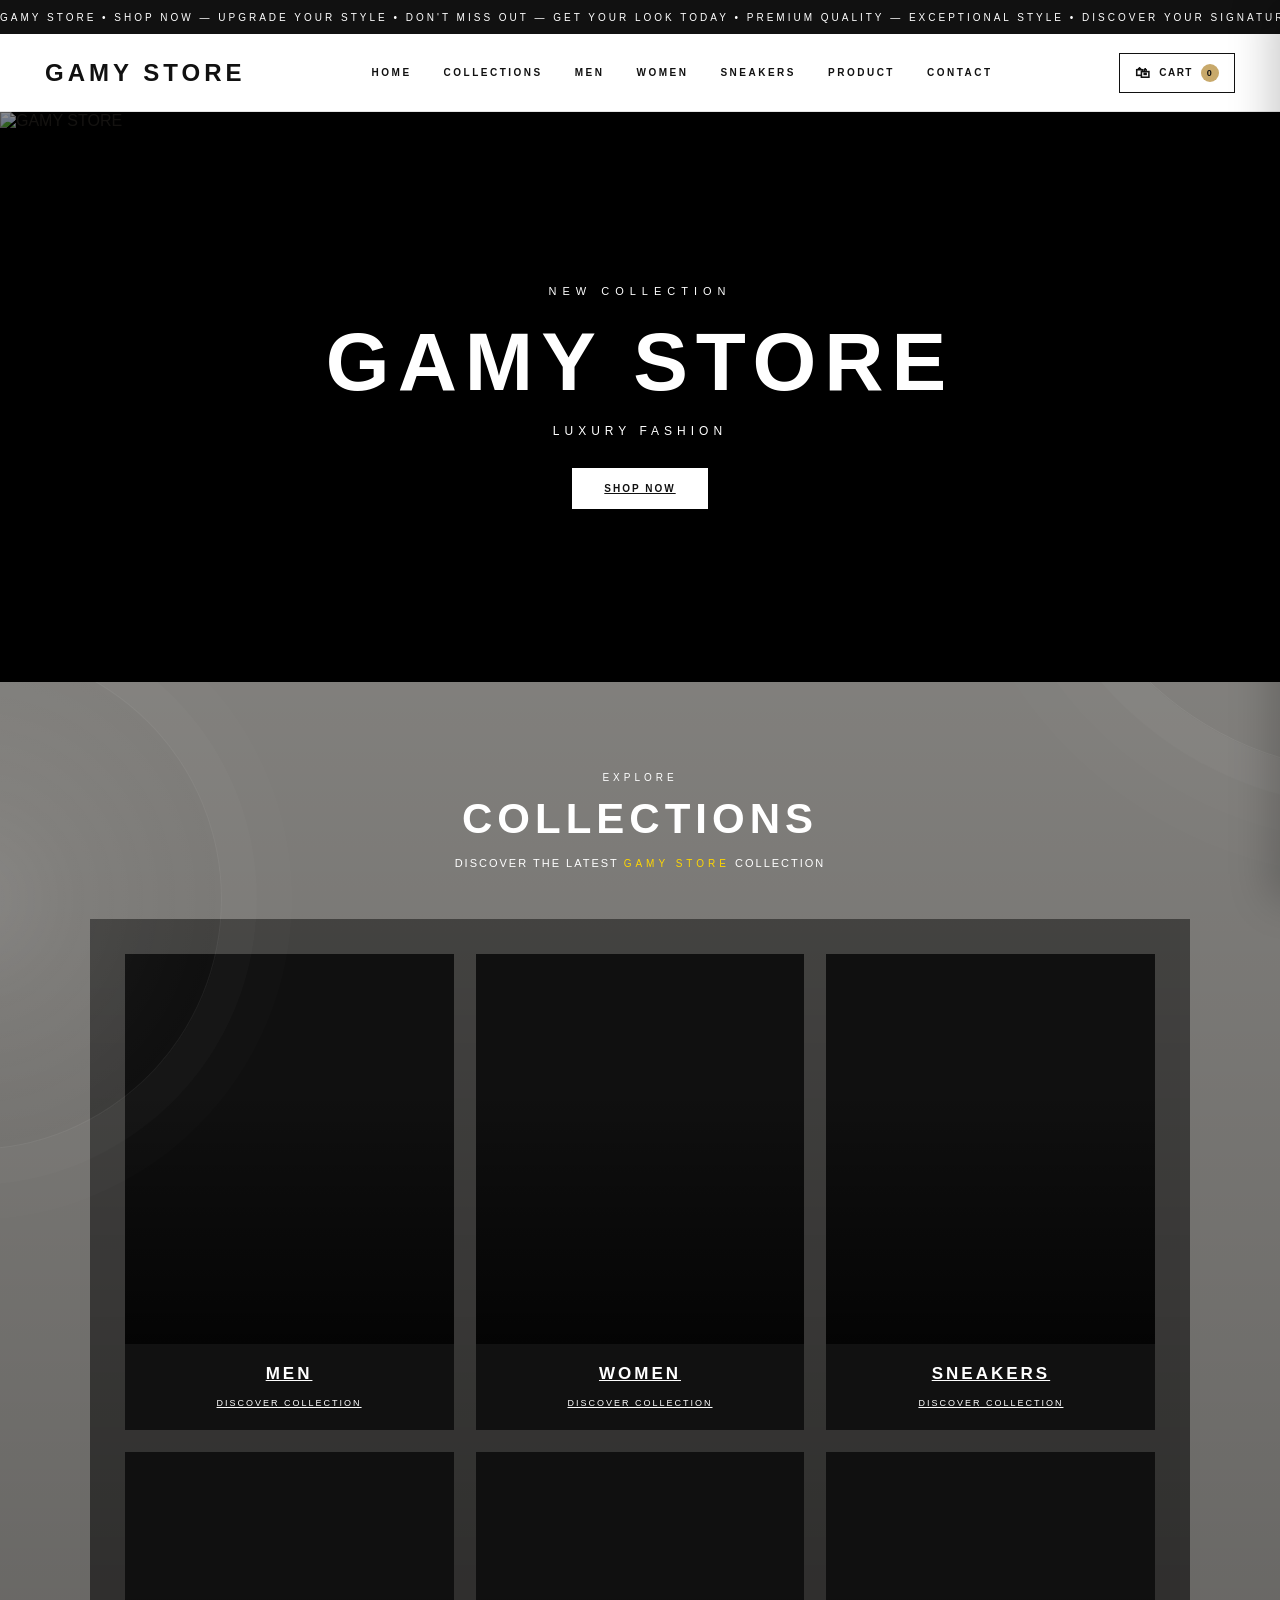
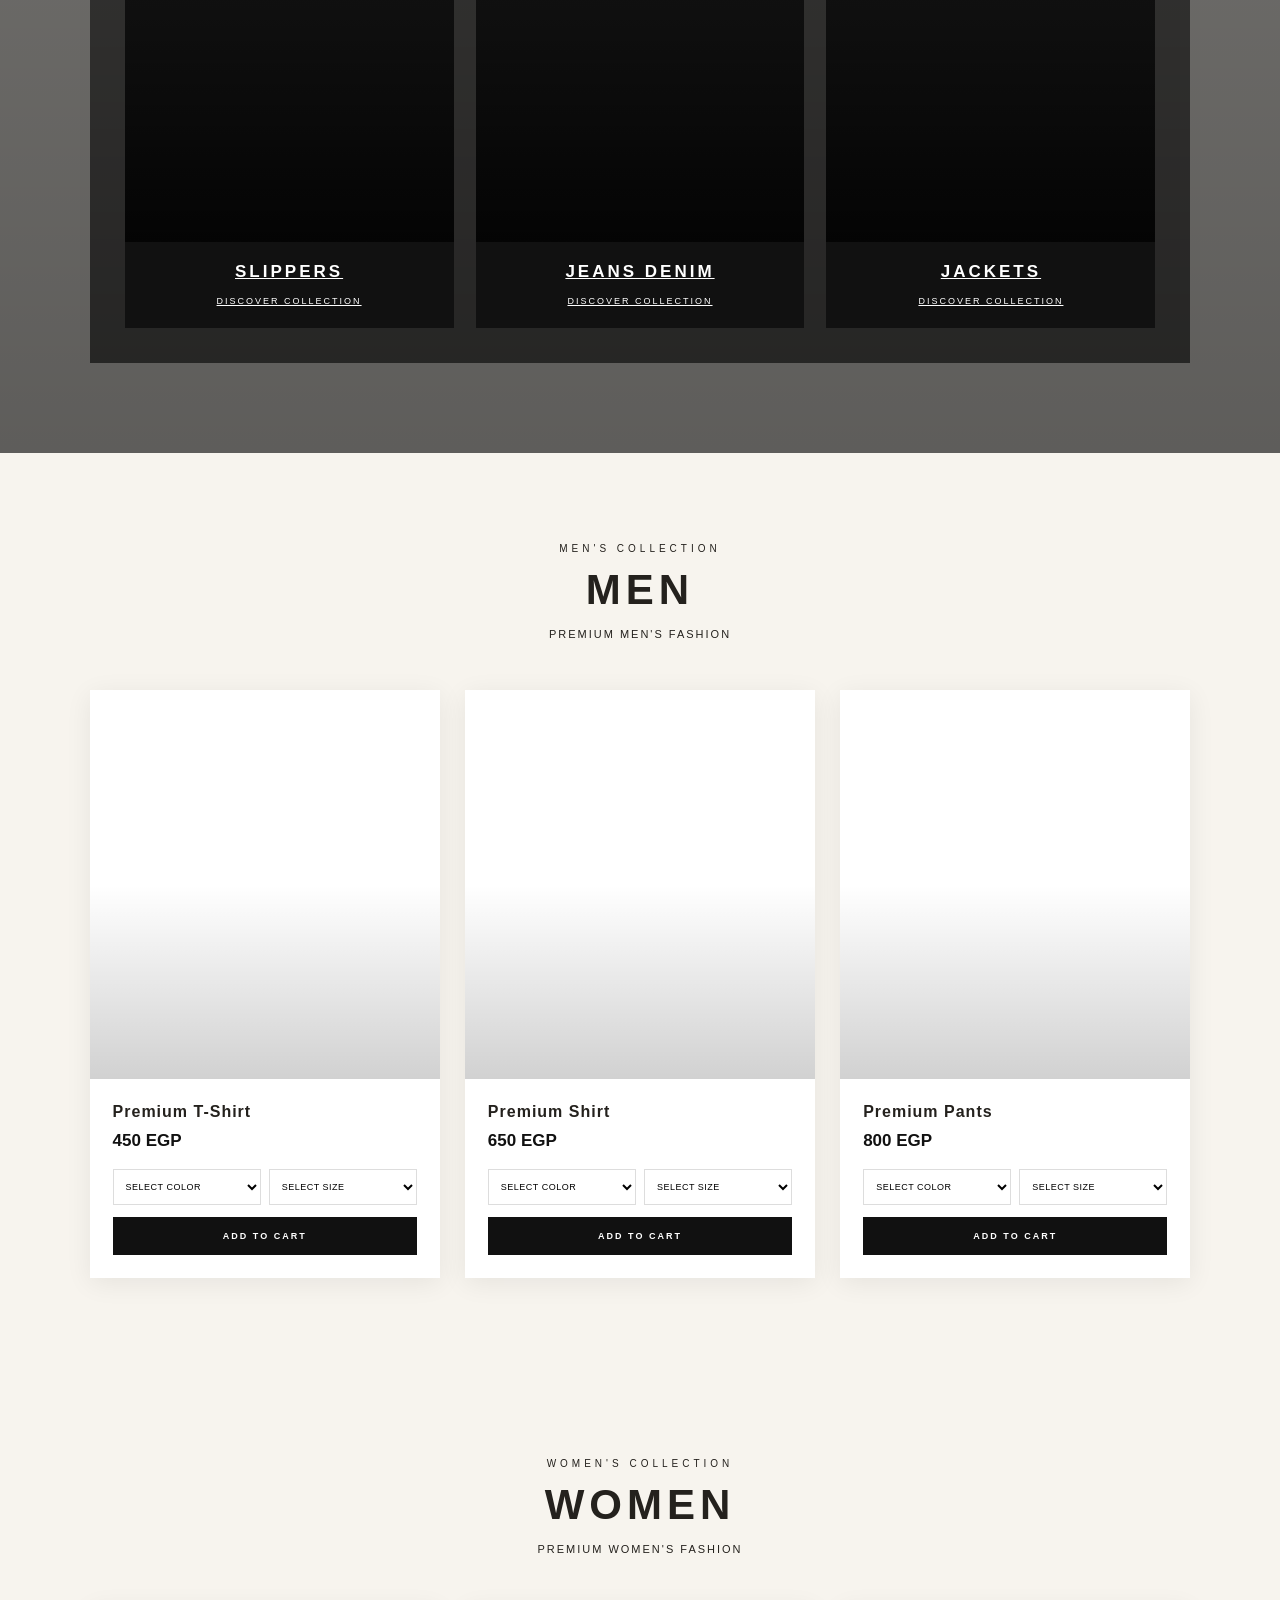
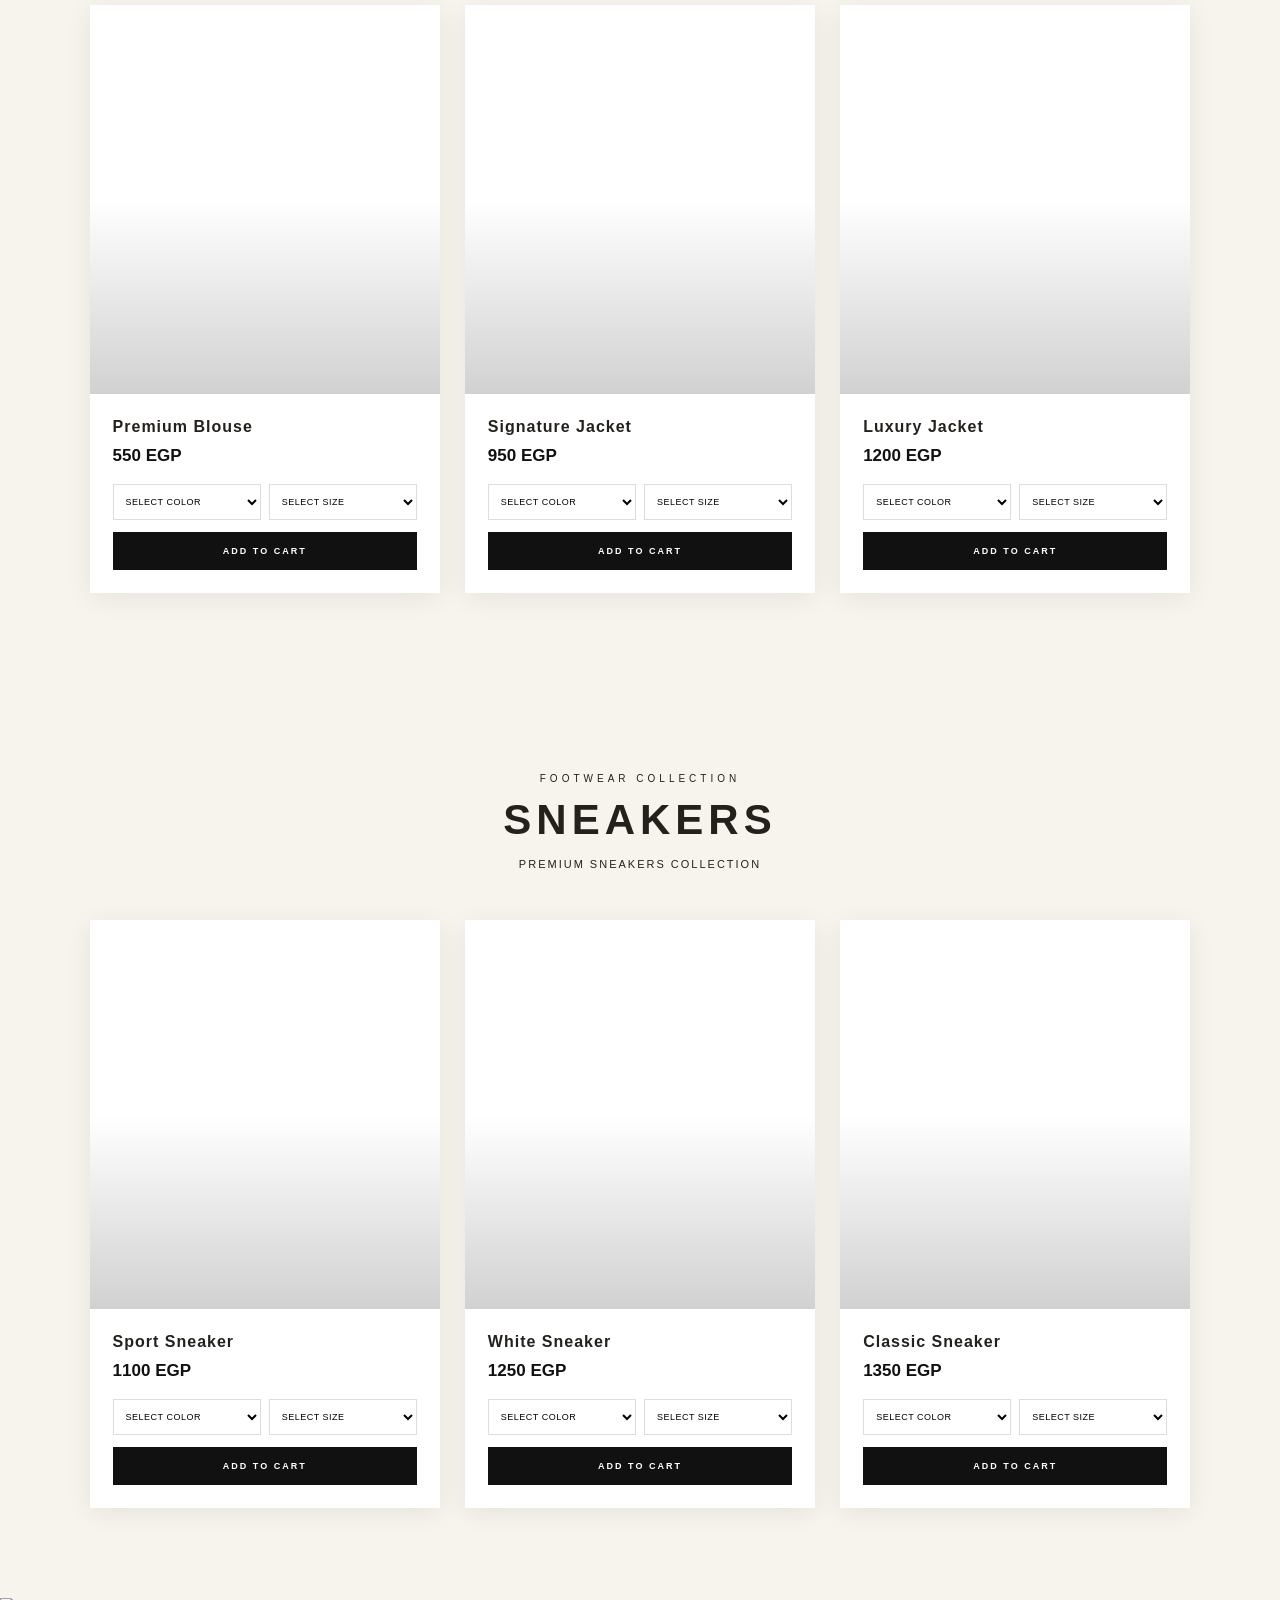
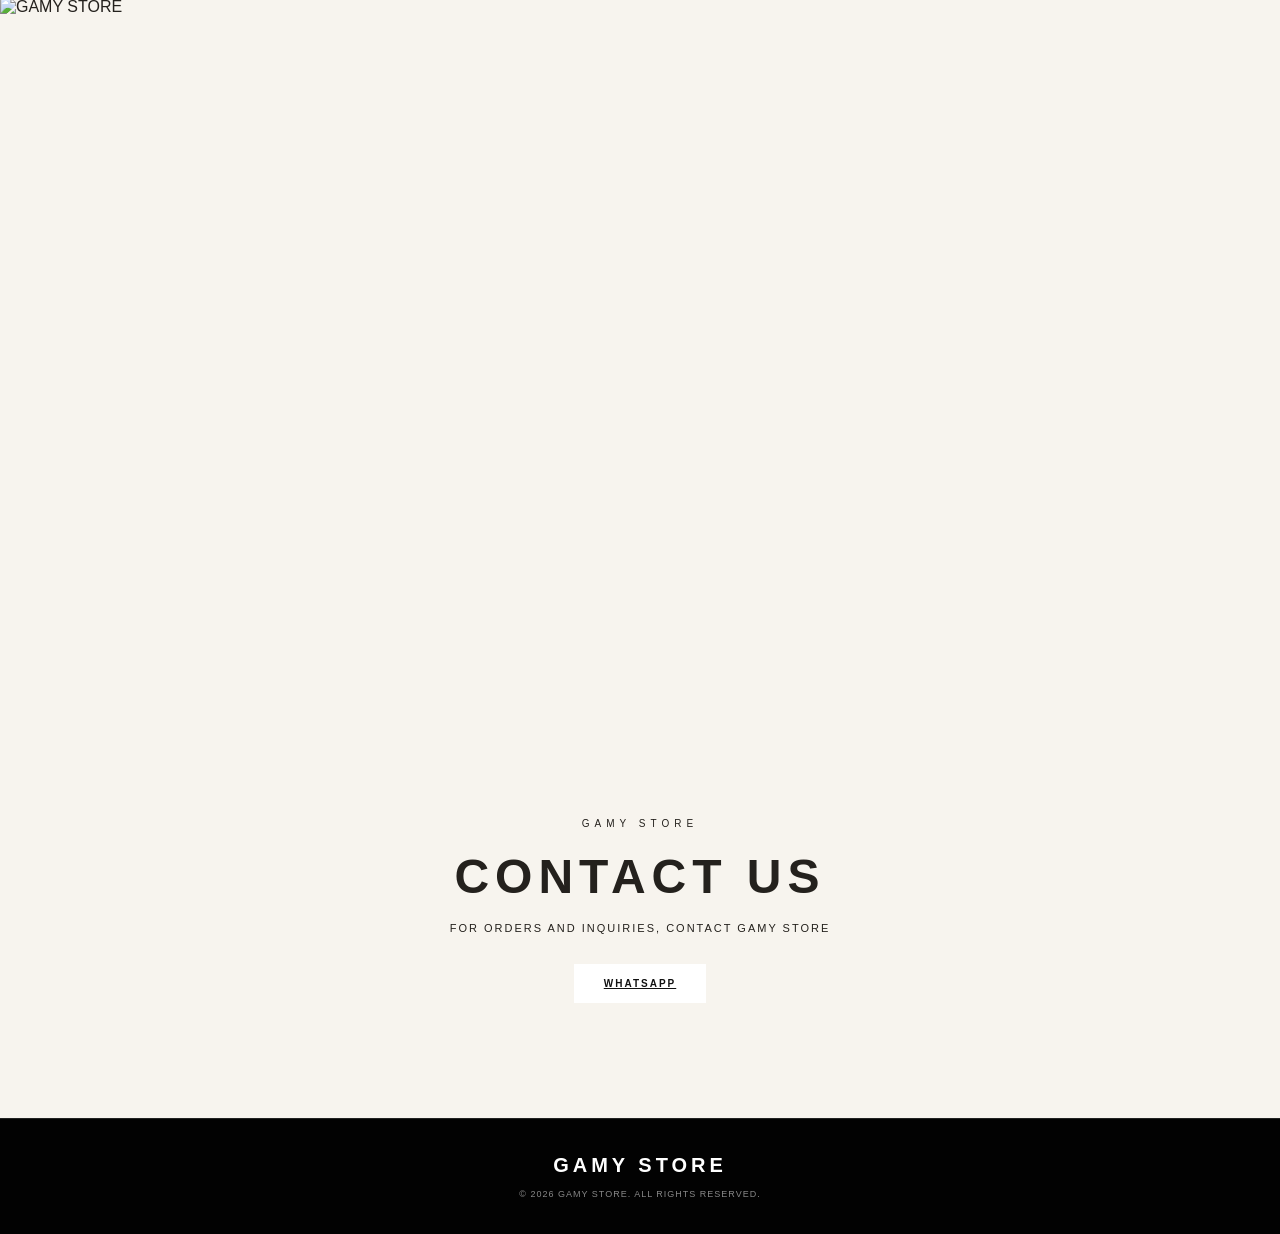
==== index.html @ 2bd69bc7 "index.html" ====
<!DOCTYPE html>
<html lang="en">

<head>

    <meta charset="UTF-8">

    <meta name="viewport"
        content="width=device-width, initial-scale=1.0">

    <title>GAMY STORE | Luxury Fashion</title>

    <style>

        /* =====================================================
           RESET
        ===================================================== */

        * {
            margin: 0;
            padding: 0;
            box-sizing: border-box;
        }

        html {
            scroll-behavior: smooth;
        }

        /* =====================================================
           GAMY STORE - AFRO FASHION BACKGROUND
        ===================================================== */

        body {
            font-family: Arial, Tahoma, sans-serif;
            color: #24211d;
            background-color: #f7f4ee;
            background-image:
                radial-gradient(circle at 50% 0%, rgba(255,255,255,0.95) 0%, rgba(255,255,255,0.35) 35%, transparent 65%),
                linear-gradient(180deg, #faf8f3 0%, #f3efe7 55%, #eee8dd 100%);
            background-attachment: fixed;
            position: relative;
            overflow-x: hidden;
        }

        /* LARGE AFRO CIRCLE - RIGHT */

        body::before {
            content: "";
            position: fixed;
            width: 650px;
            height: 650px;
            top: 120px;
            right: -420px;
            border-radius: 50%;
            border: 1px solid rgba(255,255,255,0.07);
            box-shadow:
                0 0 0 35px rgba(255,255,255,0.018),
                0 0 0 70px rgba(255,255,255,0.012),
                0 0 0 105px rgba(255,255,255,0.008);
            pointer-events: none;
            z-index: 0;
        }

        /* LARGE AFRO CIRCLE - LEFT */

        body::after {
            content: "";
            position: fixed;
            width: 520px;
            height: 520px;
            bottom: -330px;
            left: -300px;
            border-radius: 50%;
            border: 1px solid rgba(255,255,255,0.065);
            box-shadow:
                0 0 0 35px rgba(255,255,255,0.017),
                0 0 0 70px rgba(255,255,255,0.010);
            pointer-events: none;
            z-index: 0;
        }

        /* SOFT WHITE LIGHT - LEFT */

        body::after {
            content: "";
            position: fixed;
            width: 500px;
            height: 500px;
            bottom: -250px;
            left: -280px;
            border-radius: 50%;
            background: radial-gradient(circle, rgba(255,255,255,0.09) 0%, rgba(255,255,255,0.035) 30%, rgba(255,255,255,0.01) 55%, transparent 72%);
            pointer-events: none;
            z-index: 0;
        }

        /* =====================================================
           TOP BAR
        ===================================================== */

        .top-bar {
            width: 100%;
            height: 34px;
            background: #111;
            color: #fff;
            overflow: hidden;
            display: flex;
            align-items: center;
        }

        .top-bar-track {
            white-space: nowrap;
            font-size: 10px;
            letter-spacing: 3px;
            animation: ticker 25s linear infinite;
        }

        @keyframes ticker {
            from { transform: translateX(0); }
            to { transform: translateX(-50%); }
        }

        /* =====================================================
           HEADER
        ===================================================== */

        .header {
            width: 100%;
            height: 78px;
            background: #fff;
            color: #111;
            display: flex;
            align-items: center;
            justify-content: space-between;
            padding: 0 45px;
            position: sticky;
            top: 0;
            z-index: 1000;
            border-bottom: 1px solid #e5e5e5;
        }

        .logo {
            font-size: 24px;
            font-weight: 700;
            letter-spacing: 4px;
            white-space: nowrap;
            color: #111;
        }

        .nav {
            display: flex;
            align-items: center;
            justify-content: center;
            gap: 32px;
        }

        .nav a {
            position: relative;
            color: #111;
            text-decoration: none;
            font-size: 10px;
            font-weight: 600;
            letter-spacing: 2.5px;
            text-transform: uppercase;
            padding: 8px 0;
            transition: color 0.3s ease, transform 0.3s ease;
        }

        .nav a::after {
            content: "";
            position: absolute;
            left: 50%;
            bottom: 0;
            width: 0;
            height: 1px;
            background: #c8a96b;
            transform: translateX(-50%);
            transition: width 0.3s ease;
        }

        .nav a:hover {
            color: #c8a96b;
            transform: translateY(-1px);
        }

        .nav a:hover::after {
            width: 100%;
        }

        .cart-button {
            border: 1px solid #111;
            background: #fff;
            color: #111;
            padding: 10px 15px;
            cursor: pointer;
            display: flex;
            align-items: center;
            gap: 8px;
            font-size: 10px;
            font-weight: bold;
            letter-spacing: 1.5px;
            transition: 0.3s;
            white-space: nowrap;
        }

        .cart-button:hover {
            background: #111;
            color: #fff;
        }

        .cart-icon {
            font-size: 15px;
        }

        .cart-count {
            min-width: 18px;
            height: 18px;
            border-radius: 50%;
            background: #c8a96b;
            color: #111;
            display: inline-flex;
            align-items: center;
            justify-content: center;
            font-size: 9px;
            font-weight: bold;
        }

        /* =====================================================
           HERO
           DO NOT CHANGE
        ===================================================== */



.home {
    width: 100%;
    height: 570px;
    position: relative;
    overflow: hidden;
    background: #f5f5f5;
}


        .hero-video {
            position: absolute;
            inset: 0;
            width: 100%;
            height: 100%;
            overflow: hidden;
            background: #000;
            z-index: 1;
        }

        .hero-video iframe {
            position: absolute;
            top: 50%;
            left: 50%;
            width: 100vw;
            height: 56.25vw;
            min-width: 100%;
            min-height: 100%;
            border: 0;
            transform: translate(-50%, -50%);
            pointer-events: none;
        }

        .hero-video img {
            position: absolute;
            inset: 0;
            width: 100%;
            height: 100%;
            object-fit: cover;
            object-position: center center;
            display: block;
        }

        .hero-overlay {
            position: absolute;
            inset: 0;
            z-index: 2;
            background: linear-gradient(rgba(0,0,0,0.45), rgba(0,0,0,0.45));
            display: flex;
            align-items: center;
            justify-content: center;
            text-align: center;
            color: #fff;
            pointer-events: none;
        }

        .hero-content {
            max-width: 900px;
            padding: 20px;
        }

        .hero-content p {
            font-size: 11px;
            letter-spacing: 6px;
            margin-bottom: 18px;
        }

        .hero-content h1 {
            font-size: clamp(42px, 7vw, 82px);
            letter-spacing: 8px;
            font-weight: 700;
            margin-bottom: 15px;
        }

        .hero-content span {
            display: block;
            font-size: 12px;
            letter-spacing: 5px;
        }

        .hero-button {
            display: inline-block;
            margin-top: 30px;
            background: #fff;
            color: #111;
            padding: 15px 32px;
            font-size: 10px;
            font-weight: bold;
            letter-spacing: 2px;
            pointer-events: auto;
            transition: 0.3s;
        }

        .hero-button:hover {
            background: #c8a96b;
            color: #fff;
        }

        /* HERO CONTROLS */

        .video-controls {
            display: none;
        }

      
/* =====================================================
   GENERAL SECTIONS
===================================================== */

.section {
    width: 100%;
    padding: 90px 7%;
    background: #fff;
}

.products-section {
    background: #f6f6f6;
}

.section-title {
    text-align: center;
    margin-bottom: 50px;
}

.section-title span {
    display: block;
    font-size: 10px;
    letter-spacing: 4px;
    color: #777;
    margin-bottom: 12px;
}

.section-title h2 {
    font-size: 42px;
    letter-spacing: 5px;
    margin-bottom: 14px;
}

.section-title p {
    color: #777;
    font-size: 11px;
    letter-spacing: 2px;
}


/* COLLECTIONS COLORS */
#categories .section-title span {
    color: #ffffff !important;
}

#categories .section-title h2 {
    color: #ffffff !important;
}

#categories .section-title p {
    color: #ffffff !important;
}

#categories .section-title p .gamy-highlight {
    color: #ffd700 !important;
    display: inline;
}



        /* =====================================================
           COLLECTIONS
        ===================================================== */

        .collection-grid {
            max-width: 1200px;
            margin: auto;
            display: grid;
            grid-template-columns: repeat(3, 1fr);
            gap: 22px;
            position: relative;
            isolation: isolate;
            background:
                linear-gradient(rgba(0,0,0,0.45), rgba(0,0,0,0.60)),
                url("https://cdn.phototourl.com/member/2026-10-09-243ced36-5818-4291-971e-3576ff5c4a25.jpg")
                center center / cover no-repeat !important;
            padding: 35px;
            box-sizing: border-box;
        }

        .collection-card {
            background: #111;
            color: #fff;
            overflow: hidden;
            position: relative;
        }

        .collection-image {
            height: 390px;
            display: flex;
            align-items: flex-end;
            justify-content: center;
            padding-bottom: 35px;
            font-size: 25px;
            font-weight: bold;
            letter-spacing: 5px;
            background-size: cover;
            background-position: center;
            position: relative;
            transition: transform 0.5s ease;
            text-shadow: 0 2px 10px #000;
            isolation: isolate;
            color: #fff;
            text-align: center;
            font-family: Arial, sans-serif;
            overflow: hidden;
            z-index: 1;
        }

        .collection-image::after {
            content: "";
            position: absolute;
            inset: 0;
            background: linear-gradient(transparent 35%, rgba(0,0,0,0.75));
            z-index: 1;
            pointer-events: none;
        }

        .collection-image::before {
            content: "";
            position: absolute;
            inset: 0;
            background: rgba(0,0,0,0.08);
            z-index: 0;
        }

        .collection-card:hover .collection-image {
            transform: scale(1.04);
        }

        .men-image { background-image: url("https://cdn.phototourl.com/member/2026-10-12-99795646-9305-4718-962c-2365a0ace3f9.jpg"); }
        .women-image { background-image: url("https://cdn.phototourl.com/member/2026-10-12-dc084a01-5985-4d1a-b7f8-9f802a755767.jpg"); }
        .shoes-image { background-image: url("https://cdn.phototourl.com/member/2026-10-12-a1897a59-c36e-449a-9bae-c11b3ad4d23d.jpg"); }
        .slippers-image { background-image: url("https://cdn.phototourl.com/member/2026-10-12-d3e328a8-1112-4ae9-8e94-4a4449cf1e2a.jpg"); }
        .jeans-image { background-image: url("https://cdn.phototourl.com/member/2026-10-12-6e5a5edd-7ad5-4a70-881f-5bde7f382e5e.jpg"); }
        .jacket-image { background-image: url("https://cdn.phototourl.com/member/2026-10-12-c74d5b89-7390-4475-9560-f8294938c954.jpg"); }

        .collection-image {
            font-size: 0;
        }

        .collection-content {
            background: #111;
            padding: 20px;
            text-align: center;
        }

        .collection-content h3 {
            font-size: 17px;
            letter-spacing: 3px;
            margin-bottom: 8px;
            color: #ffffff !important;
        }

        .collection-content span {
            font-size: 9px;
            color: #ffffff !important;
            letter-spacing: 2px;
        }

        /* =====================================================
           PRODUCTS
        ===================================================== */

        .products-container {
            max-width: 1200px;
            margin: auto;
            display: grid;
            grid-template-columns: repeat(3, 1fr);
            gap: 25px;
        }

        .product {
            background: #fff;
            overflow: hidden;
            box-shadow: 0 5px 25px rgba(0,0,0,0.07);
            transition: 0.3s;
        }

        .product:hover {
            transform: translateY(-5px);
            box-shadow: 0 12px 35px rgba(0,0,0,0.12);
        }

        .product-image {
            width: 100%;
            height: 390px;
            background-size: cover;
            background-position: center;
            display: flex;
            align-items: flex-end;
            justify-content: center;
            padding-bottom: 25px;
            color: #fff;
            font-size: 0;
            position: relative;
            cursor: pointer;
        }

        .product-image::after {
            content: "";
            position: absolute;
            inset: 0;
            background: linear-gradient(transparent 50%, rgba(0,0,0,0.18));
            pointer-events: none;
        }

        .product-shirt { background-image: url("https://cdn.phototourl.com/member/2026-10-03-39a5c3c9-e97a-4a2f-b0d8-449e25069193.jpg"); }
        .product-shirt-dark { background-image: url("https://cdn.phototourl.com/member/2026-10-03-c9407b78-d69f-4ce1-92a4-404859054c20.jpg"); }
        .product-pants { background-image: url("https://cdn.phototourl.com/member/2026-10-03-4e0d7392-2aa8-47f0-9356-6478c2a7e4ee.jpg"); }
        .product-blouse { background-image: url("https://cdn.phototourl.com/member/2026-10-03-38cbd716-c977-4b11-9acf-ef1fc6d25d1e.jpg"); }
        .product-jacket { background-image: url("https://cdn.phototourl.com/member/2026-10-03-fb4dccab-efcb-47cc-89a6-72f9eb9e99cf.jpg"); }
        .product-jacket-light { background-image: url("https://cdn.imagetourls.com/uploads/tyImg/1aMCM8Na2.jpg"); }
        .product-sneaker { background-image: url("https://images.unsplash.com/photo-1542291026-7eec264c27ff?auto=format&fit=crop&w=900&q=85"); }
        .product-sneaker-white { background-image: url("https://images.unsplash.com/photo-1549298916-b41d501d3772?auto=format&fit=crop&w=900&q=85"); }
        .product-sneaker-classic { background-image: url("https://images.unsplash.com/photo-1552346154-21d32810aba3?auto=format&fit=crop&w=900&q=85"); }

        .product-info {
            padding: 23px;
        }

        .product-info h3 {
            font-size: 16px;
            letter-spacing: 1px;
            margin-bottom: 10px;
        }

        .price {
            font-size: 17px;
            font-weight: bold;
            color: #111;
            margin-bottom: 18px;
        }

        .options {
            display: grid;
            grid-template-columns: 1fr 1fr;
            gap: 8px;
            margin-bottom: 12px;
        }

        .options select {
            width: 100%;
            padding: 11px 8px;
            background: #fff;
            border: 1px solid #ddd;
            font-size: 9px;
            letter-spacing: 0.5px;
            outline: none;
            cursor: pointer;
        }

        .options select:focus {
            border-color: #111;
        }

        .add-cart {
            width: 100%;
            padding: 13px;
            background: #111;
            color: #fff;
            border: 1px solid #111;
            cursor: pointer;
            font-size: 9px;
            font-weight: bold;
            letter-spacing: 2px;
            transition: 0.3s;
        }

        .add-cart:hover {
            background: #c8a96b;
            border-color: #c8a96b;
        }

        /* =====================================================
           CONTACT
        ===================================================== */

        .contact {
            min-height: 420px;
            display: flex;
            align-items: center;
            justify-content: center;
            text-align: center;
            color: #fff;
            background:
                linear-gradient(rgba(0,0,0,0.72), rgba(0,0,0,0.72)),
                url("https://cdn.imagetourls.com/uploads/tyImg/Ftog4wiE.jpg");
            background-size: cover;
            background-position: center;
        }

        .contact-content span {
            font-size: 10px;
            letter-spacing: 5px;
        }

        .contact-content h2 {
            font-size: 48px;
            letter-spacing: 6px;
            margin: 18px 0;
        }

        .contact-content p {
            font-size: 11px;
            letter-spacing: 2px;
            color: #ccc;
            margin-bottom: 30px;
        }

        .contact-button {
            display: inline-block;
            padding: 14px 30px;
            background: #fff;
            color: #111;
            font-size: 10px;
            font-weight: bold;
            letter-spacing: 2px;
            transition: 0.3s;
        }

        .contact-button:hover {
            background: #c8a96b;
            color: #fff;
        }

        /* =====================================================
           FOOTER
        ===================================================== */

        footer {
            background: #050505;
            color: #fff;
            text-align: center;
            padding: 35px 20px;
        }

        .footer-logo {
            font-size: 20px;
            font-weight: bold;
            letter-spacing: 4px;
            margin-bottom: 12px;
        }

        footer p {
            font-size: 9px;
            color: #888;
            letter-spacing: 1px;
        }

        /* =====================================================
           CART OVERLAY
        ===================================================== */

        .cart-overlay {
            position: fixed;
            inset: 0;
            background: rgba(0,0,0,0.6);
            opacity: 0;
            visibility: hidden;
            z-index: 1998;
            transition: 0.3s;
        }

        .cart-overlay.active {
            opacity: 1;
            visibility: visible;
        }

        /* =====================================================
           CART
        ===================================================== */

        .cart {
            position: fixed;
            top: 0;
            right: -430px;
            width: min(430px, 92vw);
            height: 100vh;
            background: #fff;
            z-index: 1999;
            display: flex;
            flex-direction: column;
            transition: 0.35s ease;
            box-shadow: -10px 0 40px rgba(0,0,0,0.2);
        }

        .cart.active {
            right: 0;
        }

        .cart-header {
            height: 75px;
            display: flex;
            align-items: center;
            justify-content: space-between;
            padding: 0 25px;
            border-bottom: 1px solid #eee;
        }

        .cart-header h2 {
            font-size: 16px;
            letter-spacing: 2px;
        }

        .close-cart,
        .close-checkout {
            border: 0;
            background: transparent;
            font-size: 30px;
            font-weight: 300;
            cursor: pointer;
            color: #111;
        }

        .cart-items {
            flex: 1;
            overflow-y: auto;
            padding: 20px;
        }

        .cart-empty {
            text-align: center;
            color: #888;
            padding: 60px 20px;
            font-size: 11px;
            letter-spacing: 1px;
        }

        .cart-item {
            display: flex;
            justify-content: space-between;
            gap: 15px;
            border-bottom: 1px solid #eee;
            padding: 18px 0;
        }

        .cart-item-info {
            flex: 1;
        }

        .cart-item-info h4 {
            font-size: 13px;
            margin-bottom: 8px;
        }

        .cart-item-info p {
            font-size: 9px;
            color: #777;
            margin: 4px 0;
            letter-spacing: 1px;
        }

        .cart-item-info strong {
            display: block;
            margin-top: 10px;
            font-size: 12px;
        }

        .remove-cart-item {
            height: max-content;
            border: 1px solid #ddd;
            background: #fff;
            padding: 8px;
            cursor: pointer;
            font-size: 8px;
            letter-spacing: 1px;
        }

        .remove-cart-item:hover {
            background: #111;
            color: #fff;
        }

        .cart-footer {
            padding: 22px;
            border-top: 1px solid #eee;
            flex-shrink: 0;
        }

        .cart-total-row {
            display: flex;
            justify-content: space-between;
            margin-bottom: 18px;
            font-size: 11px;
            letter-spacing: 1px;
        }

        .cart-total-row strong {
            font-size: 15px;
        }

        .checkout-button {
            width: 100%;
            padding: 15px;
            background: #111;
            color: #fff;
            border: 0;
            cursor: pointer;
            font-size: 10px;
            font-weight: bold;
            letter-spacing: 2px;
        }

        .checkout-button:hover {
            background: #c8a96b;
        }

        /* =====================================================
           CHECKOUT
        ===================================================== */

        .checkout-overlay {
            position: fixed;
            inset: 0;
            background: rgba(0,0,0,0.72);
            display: flex;
            align-items: center;
            justify-content: center;
            padding: 20px;
            opacity: 0;
            visibility: hidden;
            z-index: 3000;
            transition: 0.3s;
        }

        .checkout-overlay.active {
            opacity: 1;
            visibility: visible;
        }

        .checkout-modal {
            width: min(700px, 100%);
            max-height: 92vh;
            overflow-y: auto;
            background: #fff;
            padding: 35px;
            position: relative;
        }

        .close-checkout {
            position: absolute;
            top: 15px;
            right: 20px;
        }

        .checkout-title {
            text-align: center;
            margin-bottom: 28px;
        }

        .checkout-title span {
            font-size: 9px;
            letter-spacing: 4px;
            color: #777;
        }

        .checkout-title h2 {
            font-size: 30px;
            letter-spacing: 4px;
            margin: 10px 0;
        }

        .checkout-title p {
            color: #888;
            font-size: 9px;
            letter-spacing: 1px;
        }

        /* GAMY STORE — LUXURY CHECKOUT */

        .checkout-field {
            margin-bottom: 18px;
        }

        .checkout-field label {
            display: block;
            font-size: 9px;
            font-weight: 600;
            color: #222;
            letter-spacing: 2px;
            margin-bottom: 8px;
        }

        .checkout-field input,
        .checkout-field select,
        .checkout-field textarea {
            width: 100%;
            box-sizing: border-box;
            border: 1px solid #d8d1c4;
            background: #fafafa;
            color: #111;
            padding: 14px;
            outline: none;
            font-family: Arial, sans-serif;
            font-size: 11px;
            letter-spacing: 1px;
            border-radius: 0;
            resize: vertical;
            transition: border-color 0.3s ease, background 0.3s ease, box-shadow 0.3s ease;
        }

        .checkout-field input::placeholder,
        .checkout-field textarea::placeholder {
            color: #999;
            font-size: 9px;
            letter-spacing: 1.5px;
        }

        .checkout-field input:focus,
        .checkout-field select:focus,
        .checkout-field textarea:focus {
            border-color: #c8a96b;
            background: #fff;
            box-shadow: 0 0 0 1px rgba(200,169,107,0.15);
        }

        /* TWO COLUMNS */

        .checkout-row {
            display: grid;
            grid-template-columns: 1fr 1fr;
            gap: 16px;
        }

        /* ORDER SUMMARY */

        .checkout-summary {
            display: flex;
            justify-content: space-between;
            align-items: center;
            background: linear-gradient(135deg, #050505, #171717);
            color: #fff;
            padding: 20px;
            margin: 24px 0;
            border: 1px solid #c8a96b;
            position: relative;
        }

        .checkout-summary::before {
            content: "";
            position: absolute;
            left: 0;
            top: 0;
            width: 3px;
            height: 100%;
            background: #c8a96b;
        }

        .checkout-summary div {
            display: flex;
            flex-direction: column;
            gap: 8px;
        }

        .checkout-summary span {
            font-size: 8px;
            color: #c8a96b;
            letter-spacing: 2px;
            font-weight: 600;
        }

        .checkout-summary strong {
            font-size: 16px;
            color: #fff;
            letter-spacing: 1px;
        }

        /* PLACE ORDER BUTTON */

        .place-order-button {
            width: 100%;
            padding: 16px;
            background: #111;
            color: #fff;
            border: 1px solid #c8a96b;
            cursor: pointer;
            font-size: 10px;
            font-weight: bold;
            letter-spacing: 2px;
            transition: 0.3s;
        }

        .place-order-button:hover {
            background: #c8a96b;
            color: #111;
        }

        /* =====================================================
           ORDER RESULT
        ===================================================== */

        .order-result-overlay {
            position: fixed;
            inset: 0;
            background: rgba(0,0,0,0.82);
            backdrop-filter: blur(5px);
            z-index: 5000;
            display: flex;
            align-items: center;
            justify-content: center;
            padding: 20px;
        }

        .order-result-box {
            width: min(430px, 100%);
            background: linear-gradient(145deg, #ffffff, #f7f5f1);
            padding: 42px 30px;
            text-align: center;
            border: 1px solid #c8a96b;
            box-shadow: 0 25px 70px rgba(0,0,0,0.45);
        }

        .order-success-icon {
            width: 65px;
            height: 65px;
            margin: 0 auto 20px;
            border-radius: 50%;
            background: #050505;
            color: #c8a96b;
            border: 1px solid #c8a96b;
            display: flex;
            align-items: center;
            justify-content: center;
            font-size: 28px;
            font-weight: 300;
        }

        .order-result-box h2 {
            font-size: 21px;
            letter-spacing: 4px;
            color: #111;
            margin-bottom: 8px;
        }

        .order-number {
            margin: 15px 0;
            font-size: 13px;
            font-weight: bold;
            color: #c8a96b;
            letter-spacing: 2px;
        }

        .order-result-box p {
            color: #777;
            font-size: 9px;
            letter-spacing: 1.5px;
            margin-bottom: 22px;
        }

        /* CONFIRM / REJECT */

        .confirm-order-button,
        .reject-order-button {
            display: block;
            width: 100%;
            box-sizing: border-box;
            padding: 14px;
            margin-top: 10px;
            font-size: 9px;
            font-weight: bold;
            letter-spacing: 2px;
            text-decoration: none;
            transition: background 0.3s ease, color 0.3s ease, border-color 0.3s ease;
        }

        .confirm-order-button {
            background: #050505;
            color: #fff;
            border: 1px solid #c8a96b;
        }

        .confirm-order-button:hover {
            background: #c8a96b;
            color: #050505;
        }

        .reject-order-button {
            background: transparent;
            color: #111;
            border: 1px solid #ccc;
        }

        .reject-order-button:hover {
            background: #eee;
        }

        /* CLOSE RESULT */

        .close-order-result {
            width: 100%;
            margin-top: 15px;
            padding: 13px;
            background: transparent;
            color: #555;
            border: 1px solid #ddd;
            cursor: pointer;
            font-size: 9px;
            letter-spacing: 2px;
            transition: border-color 0.3s ease, color 0.3s ease;
        }

        .close-order-result:hover {
            border-color: #c8a96b;
            color: #c8a96b;
        }

        /* MOBILE CHECKOUT */

        @media (max-width: 600px) {

            .checkout-row {
                grid-template-columns: 1fr;
                gap: 0;
            }

            .checkout-summary {
                padding: 17px;
            }

            .place-order-button {
                padding: 16px;
            }

            .order-result-box {
                padding: 35px 22px;
            }

        }

        /* =====================================================
           RESPONSIVE
        ===================================================== */

        @media (max-width: 950px) {

            .header {
                padding: 0 20px;
            }

            .nav {
                gap: 14px;
            }

            .nav a {
                font-size: 8px;
            }

            .collection-grid,
            .products-container {
                grid-template-columns: repeat(2, 1fr);
            }

        }

        @media (max-width: 700px) {

            .header {
                height: auto;
                min-height: 70px;
                flex-wrap: wrap;
                padding: 15px;
                gap: 15px;
            }

            .logo {
                font-size: 19px;
            }

            .nav {
                order: 3;
                width: 100%;
                overflow-x: auto;
                justify-content: flex-start;
                padding-bottom: 5px;
                gap: 20px;
            }

            .nav a {
                white-space: nowrap;
            }

            .home {
                height: 500px;
            }

            .hero-video iframe {
                width: 177.78vh;
                height: 100vh;
                min-width: 177.78vh;
                min-height: 100%;
            }

            .hero-content h1 {
                font-size: 40px;
                letter-spacing: 4px;
            }

            .hero-content p {
                font-size: 9px;
                letter-spacing: 4px;
            }

            .hero-content span {
                font-size: 9px;
                letter-spacing: 3px;
            }

            .video-controls {
                bottom: 15px;
                gap: 5px;
            }

            .video-control {
                padding: 8px 9px;
                font-size: 7px;
            }

            .section {
                padding: 65px 5%;
            }

            .section-title h2 {
                font-size: 32px;
            }

            .collection-grid,
            .products-container {
                grid-template-columns: 1fr;
            }

            .collection-image,
            .product-image {
                height: 430px;
            }

            .checkout-row {
                grid-template-columns: 1fr;
                gap: 0;
            }

            .checkout-modal {
                padding: 25px 18px;
            }

            .contact-content h2 {
                font-size: 35px;
            }

            .product-modal {
                padding: 12px;
            }

            .product-modal-box {
                width: 100%;
                max-height: 94vh;
                grid-template-columns: 1fr;
                overflow-y: auto;
            }

            .product-modal-image {
                height: 360px;
                min-height: 360px;
            }

            .product-modal-image img {
                height: 360px;
                min-height: 360px;
            }

            .product-modal-info {
                padding: 30px 25px;
            }

            .product-modal-info h2 {
                font-size: 23px;
            }

            .modal-product-price {
                font-size: 19px;
                margin-bottom: 25px;
            }

            .close-product-modal {
                top: 10px;
                right: 10px;
            }

        }

        @media (max-width: 450px) {

            .cart-button {
                padding: 8px 10px;
            }

            .logo {
                font-size: 16px;
            }

            .home {
                height: 470px;
            }

            .hero-content h1 {
                font-size: 32px;
            }

            .hero-button {
                padding: 12px 24px;
            }

            .video-control {
                padding: 7px 6px;
                letter-spacing: 0.5px;
            }

            .product-image {
                height: 380px;
            }

            .product-modal-image {
                height: 300px;
                min-height: 300px;
            }

            .product-modal-image img {
                height: 300px;
                min-height: 300px;
            }

            .product-modal-info {
                padding: 25px 20px;
            }

        }

        /* =================================================
           PRODUCT DETAILS MODAL
        ================================================= */

        .product-modal {
            position: fixed;
            inset: 0;
            width: 100%;
            height: 100%;
            background: rgba(0,0,0,0.78);
            display: none;
            align-items: center;
            justify-content: center;
            padding: 20px;
            z-index: 99999;
        }

        .product-modal.active {
            display: flex;
        }

        .product-modal-box {
            width: 900px;
            max-width: 100%;
            max-height: 90vh;
            background: #fff;
            position: relative;
            display: grid;
            grid-template-columns: 1fr 1fr;
            overflow: hidden;
            box-shadow: 0 20px 60px rgba(0,0,0,0.35);
        }

        .product-modal-image {
            width: 100%;
            height: 100%;
            min-height: 520px;
            background: #f5f5f5;
        }

        .product-modal-image img {
            width: 100%;
            height: 100%;
            min-height: 520px;
            object-fit: cover;
            display: block;
        }

        .product-modal-info {
            padding: 50px 40px;
            display: flex;
            flex-direction: column;
            justify-content: center;
        }

        .product-modal-info h2 {
            margin: 0 0 15px;
            font-size: 30px;
            font-weight: 600;
            letter-spacing: 1px;
            color: #111;
        }

        .modal-product-price {
            margin-bottom: 30px;
            font-size: 22px;
            font-weight: bold;
            color: #111;
        }

        .modal-option {
            margin-bottom: 20px;
        }

        .modal-option label {
            display: block;
            margin-bottom: 8px;
            font-size: 11px;
            font-weight: bold;
            letter-spacing: 2px;
            color: #111;
        }

        .modal-option select {
            width: 100%;
            height: 45px;
            padding: 0 12px;
            border: 1px solid #ccc;
            background: #fff;
            color: #111;
            font-size: 14px;
            outline: none;
            cursor: pointer;
        }

        .modal-option select:focus {
            border-color: #111;
        }

        .modal-quantity {
            width: max-content;
            display: flex;
            align-items: center;
            border: 1px solid #ccc;
            margin: 10px 0 25px;
        }

        .modal-quantity button {
            width: 45px;
            height: 45px;
            border: none;
            background: #fff;
            color: #111;
            font-size: 22px;
            cursor: pointer;
        }

        .modal-quantity button:hover {
            background: #111;
            color: #fff;
        }

        .modal-quantity span {
            width: 50px;
            text-align: center;
            font-size: 16px;
            font-weight: bold;
        }

        .modal-add-cart {
            width: 100%;
            height: 52px;
            border: none;
            background: #111;
            color: #fff;
            font-size: 11px;
            font-weight: bold;
            letter-spacing: 2px;
            cursor: pointer;
            transition: 0.3s;
        }

        .modal-add-cart:hover {
            background: #c8a96b;
        }

        .close-product-modal {
            position: absolute;
            top: 12px;
            right: 12px;
            width: 40px;
            height: 40px;
            border: none;
            background: #111;
            color: #fff;
            font-size: 25px;
            line-height: 40px;
            text-align: center;
            cursor: pointer;
            z-index: 10;
        }

        .close-product-modal:hover {
            background: #c8a96b;
        }

        /* PRODUCT IMAGE CLICK */

        .product-image {
            cursor: pointer;
        }

        /* =====================================================
           GAMY STORE - FULL AFRO DARK STYLE
        ===================================================== */

        body {
            background-color: #f7f4ee !important;
        }

        section:not(.home) {
            background: #f7f4ee !important;
            color: #24211d !important;
        }

        section:not(.home) h1,
        section:not(.home) h2,
        section:not(.home) h3,
        section:not(.home) p,
        section:not(.home) span,
        section:not(.home) label {
            color: #24211d !important;
        }

        /* PRODUCT CARDS */

        .product-card {
            background: #101010 !important;
            border: 1px solid rgba(255,255,255,0.12) !important;
            border-radius: 0 !important;
            overflow: hidden;
            color: #ffffff !important;
            box-shadow: 0 20px 50px rgba(0,0,0,0.55), inset 0 1px 0 rgba(255,255,255,0.04) !important;
            transition: transform 0.3s ease, box-shadow 0.3s ease, border-color 0.3s ease;
        }

        .product-card:hover {
            transform: translateY(-6px);
            border-color: rgba(255,255,255,0.30) !important;
            box-shadow: 0 25px 60px rgba(0,0,0,0.7), 0 0 30px rgba(255,255,255,0.04) !important;
        }

        .product-card h3 { color: #ffffff !important; }
        .product-card .price { color: #ffffff !important; }
        .product-card .color,
        .product-card .size { color: #bdbdbd !important; }

        .product-card select {
            background: #080808 !important;
            color: #ffffff !important;
            border: 1px solid #333 !important;
        }

        .product-image {
            border-bottom: 1px solid rgba(255,255,255,0.08);
        }

        .product-card .add-cart {
            background: #ffffff !important;
            color: #050505 !important;
            border: none !important;
            transition: 0.3s ease;
        }

        .product-card .add-cart:hover {
            background: #dcdcdc !important;
            transform: translateY(-2px);
        }

        .contact {
            background: #050505 !important;
        }

        footer {
            background: #020202 !important;
            color: #ffffff !important;
            border-top: 1px solid #222;
        }

        .gamy-image-banner {
            width: 100%;
            height: 700px;
            overflow: hidden;
        }

        .gamy-image-banner img {
            width: 100%;
            height: 100%;
            object-fit: cover;
            object-position: center;
            display: block;
        }

        @media (max-width: 768px) {
            .gamy-image-banner {
                height: 420px;
            }
        }

        .gamy-location-marker {
            width: 46px;
            height: 46px;
            border-radius: 50%;
            background: #050505;
            border: 2px solid #c8a96b;
            display: flex;
            align-items: center;
            justify-content: center;
            color: #c8a96b;
            font-family: Arial, sans-serif;
            font-size: 15px;
            font-weight: 700;
            letter-spacing: 1px;
            box-shadow: 0 0 0 5px rgba(200,169,107,0.15), 0 8px 25px rgba(0,0,0,0.45);
        }

        #checkoutButton {
            display: block !important;
            visibility: visible !important;
            opacity: 1 !important;
            width: 100% !important;
            min-height: 45px !important;
            background: #111 !important;
            color: #fff !important;
            border: 1px solid #c8a96b !important;
            cursor: pointer !important;
        }

        /* GAMY STORE — FULL COLLECTIONS BACKGROUND */

        .section:has(.collection-grid) {
            background-image:
                linear-gradient(rgba(0,0,0,0.48), rgba(0,0,0,0.62)),
                url("https://cdn.phototourl.com/member/2026-10-09-243ced36-5818-4291-971e-3576ff5c4a25.jpg") !important;
            background-size: cover !important;
            background-position: center center !important;
            background-repeat: no-repeat !important;
            background-attachment: scroll !important;
        }

        .section:has(.collection-grid) .collection-content h3,
        .section:has(.collection-grid) .collection-content span {
            color: #ffffff !important;
        }

    </style>
</head>

<body>

    <!-- =====================================================
         TOP BAR
    ===================================================== -->
    <div class="top-bar">

        <div class="top-bar-track">

            GAMY STORE • SHOP NOW — UPGRADE YOUR STYLE •
            DON'T MISS OUT — GET YOUR LOOK TODAY •
            PREMIUM QUALITY — EXCEPTIONAL STYLE •
            DISCOVER YOUR SIGNATURE LOOK •
            SHOP THE NEW COLLECTION NOW •
            YOUR NEXT FAVORITE OUTFIT AWAITS •
            STAND OUT FROM THE CROWD •
            FIND YOUR PERFECT FIT •
            STYLE THAT SPEAKS FOR YOU •
            ELEVATE YOUR LOOK TODAY •
            LIMITED STYLE — UNLIMITED CONFIDENCE •
            MAKE EVERY OUTFIT COUNT •
            YOUR STYLE STARTS HERE •
            SHOP NOW — LOOK YOUR BEST •
            GAMY STORE • SHOP NOW — UPGRADE YOUR STYLE •
            DON'T MISS OUT — GET YOUR LOOK TODAY •
            PREMIUM QUALITY — EXCEPTIONAL STYLE •
            DISCOVER YOUR SIGNATURE LOOK •
            SHOP THE NEW COLLECTION NOW •
            YOUR NEXT FAVORITE OUTFIT AWAITS •
            STAND OUT FROM THE CROWD •
            FIND YOUR PERFECT FIT •
            STYLE THAT SPEAKS FOR YOU •
            ELEVATE YOUR LOOK TODAY •
            LIMITED STYLE — UNLIMITED CONFIDENCE •
            MAKE EVERY OUTFIT COUNT •
            YOUR STYLE STARTS HERE •
            SHOP NOW — LOOK YOUR BEST

        </div>

    </div>


    <!-- =====================================================
         HEADER
    ===================================================== -->

    <header class="header">

        <div class="logo">
            GAMY STORE
        </div>

        <nav class="nav">

            <a href="#home">HOME</a>

            <a href="#categories">COLLECTIONS</a>

            <a href="#men">MEN</a>

            <a href="#women">WOMEN</a>

            <a href="#shoes">SNEAKERS</a>

            <a href="product.html">PRODUCT</a>

            <a href="#contact">CONTACT</a>

        </nav>

        <button
            class="cart-button"
            id="openCart"
            type="button">

            <span class="cart-icon">🛍</span>

            <span>CART</span>

            <span
                class="cart-count"
                id="cartCount">0</span>

        </button>

    </header>


    <!-- =====================================================
         HERO
    ===================================================== -->

    <section
        class="home"
        id="home">

        <div class="hero-video">

            <img
                id="heroVideo"
                src="https://cdn.phototourl.com/member/2026-10-12-7c0e8092-6bb5-4216-963e-f685f655ab21.jpg"
                alt="GAMY STORE">

        </div>

        <div class="hero-overlay">

            <div class="hero-content">

                <p>NEW COLLECTION</p>

                <h1>GAMY STORE</h1>

                <span>LUXURY FASHION</span>

                <a
                    href="#men"
                    class="hero-button">

                    SHOP NOW

                </a>

                <button
                    id="homeCheckoutButton"
                    class="hero-button home-checkout-button"
                    type="button"
                    style="display: none; border: 0; cursor: pointer;">

                    CHECKOUT

                </button>

            </div>

        </div>

        <div class="video-controls">

            <button
                id="playButton"
                class="video-control"
                type="button">

                ❚❚ PAUSE

            </button>

            <button
                id="soundButton"
                class="video-control"
                type="button">

                🔇 SOUND OFF

            </button>

            <button
                id="fullscreenButton"
                class="video-control"
                type="button">

                ⛶ FULLSCREEN

            </button>

        </div>

    </section>


    <!-- =====================================================
         COLLECTIONS
    ===================================================== -->

<section
    class="section"
    id="categories">

    <div class="section-title">

        <span>EXPLORE</span>

        <h2>COLLECTIONS</h2>

        <p>DISCOVER THE LATEST <span class="gamy-highlight">GAMY STORE</span> COLLECTION</p>

    </div>

        <div class="collection-grid">

            <a href="#men" class="collection-card">
                <div class="collection-image men-image"></div>
                <div class="collection-content">
                    <h3>MEN</h3>
                    <span>DISCOVER COLLECTION</span>
                </div>
            </a>

            <a href="#women" class="collection-card">
                <div class="collection-image women-image"></div>
                <div class="collection-content">
                    <h3>WOMEN</h3>
                    <span>DISCOVER COLLECTION</span>
                </div>
            </a>

            <a href="#shoes" class="collection-card">
                <div class="collection-image shoes-image"></div>
                <div class="collection-content">
                    <h3>SNEAKERS</h3>
                    <span>DISCOVER COLLECTION</span>
                </div>
            </a>

            <a href="#slippers" class="collection-card">
                <div class="collection-image slippers-image"></div>
                <div class="collection-content">
                    <h3>SLIPPERS</h3>
                    <span>DISCOVER COLLECTION</span>
                </div>
            </a>

            <a href="#jeans" class="collection-card">
                <div class="collection-image jeans-image"></div>
                <div class="collection-content">
                    <h3>JEANS DENIM</h3>
                    <span>DISCOVER COLLECTION</span>
                </div>
            </a>

            <!-- كارت الجاكيت الجديد -->
            <a href="#jackets" class="collection-card">
                <div class="collection-image jacket-image"></div>
                <div class="collection-content">
                    <h3>JACKETS</h3>
                    <span>DISCOVER COLLECTION</span>
                </div>
            </a>

        </div>

    </section>


    <!-- =====================================================
         MEN
    ===================================================== -->

    <section
        class="section products-section"
        id="men"
        style="
            position: relative;
            isolation: isolate;
            background-image:
                linear-gradient(rgba(0, 0, 0, 0.35), rgba(0, 0, 0, 0.35)),
                url('https://cdn.phototourl.com/member/2026-10-12-7ba24626-f168-4cf8-990c-233ea43e33d6.jpg');
            background-size: cover;
            background-position: center;
            background-repeat: no-repeat;
        ">

        <div class="section-title">

            <span>MEN'S COLLECTION</span>

            <h2>MEN</h2>

            <p>PREMIUM MEN'S FASHION</p>

        </div>

        <div class="products-container">

            <!-- MEN 1 -->

            <div class="product">

                <div class="product-image product-shirt"></div>

                <div class="product-info">

                    <h3>Premium T-Shirt</h3>

                    <div class="price">450 EGP</div>

                    <div class="options">

                        <select class="color">
                            <option value="">SELECT COLOR</option>
                            <option value="Black">BLACK</option>
                            <option value="White">WHITE</option>
                            <option value="Navy">NAVY</option>
                        </select>

                        <select class="size">
                            <option value="">SELECT SIZE</option>
                            <option value="S">S</option>
                            <option value="M">M</option>
                            <option value="L">L</option>
                            <option value="XL">XL</option>
                        </select>

                    </div>

                    <button class="add-cart" type="button">ADD TO CART</button>

                </div>

            </div>

            <!-- MEN 2 -->

            <div class="product">

                <div class="product-image product-shirt-dark"></div>

                <div class="product-info">

                    <h3>Premium Shirt</h3>

                    <div class="price">650 EGP</div>

                    <div class="options">

                        <select class="color">
                            <option value="">SELECT COLOR</option>
                            <option value="Black">BLACK</option>
                            <option value="White">WHITE</option>
                            <option value="Gray">GRAY</option>
                        </select>

                        <select class="size">
                            <option value="">SELECT SIZE</option>
                            <option value="S">S</option>
                            <option value="M">M</option>
                            <option value="L">L</option>
                            <option value="XL">XL</option>
                        </select>

                    </div>

                    <button class="add-cart" type="button">ADD TO CART</button>

                </div>

            </div>

            <!-- MEN 3 -->

            <div class="product">

                <div class="product-image product-pants"></div>

                <div class="product-info">

                    <h3>Premium Pants</h3>

                    <div class="price">800 EGP</div>

                    <div class="options">

                        <select class="color">
                            <option value="">SELECT COLOR</option>
                            <option value="Black">BLACK</option>
                            <option value="Gray">GRAY</option>
                            <option value="Navy">NAVY</option>
                        </select>

                        <select class="size">
                            <option value="">SELECT SIZE</option>
                            <option value="S">S</option>
                            <option value="M">M</option>
                            <option value="L">L</option>
                            <option value="XL">XL</option>
                        </select>

                    </div>

                    <button class="add-cart" type="button">ADD TO CART</button>

                </div>

            </div>

        </div>

    </section>


    <!-- =====================================================
         WOMEN
    ===================================================== -->

    <section
        class="section products-section"
        id="women">

        <div class="section-title">

            <span>WOMEN'S COLLECTION</span>

            <h2>WOMEN</h2>

            <p>PREMIUM WOMEN'S FASHION</p>

        </div>

        <div class="products-container">

            <!-- WOMEN 1 -->

            <div class="product">

                <div class="product-image product-blouse"></div>

                <div class="product-info">

                    <h3>Premium Blouse</h3>

                    <div class="price">550 EGP</div>

                    <div class="options">

                        <select class="color">
                            <option value="">SELECT COLOR</option>
                            <option value="Black">BLACK</option>
                            <option value="White">WHITE</option>
                            <option value="Beige">BEIGE</option>
                        </select>

                        <select class="size">
                            <option value="">SELECT SIZE</option>
                            <option value="S">S</option>
                            <option value="M">M</option>
                            <option value="L">L</option>
                            <option value="XL">XL</option>
                        </select>

                    </div>

                    <button class="add-cart" type="button">ADD TO CART</button>

                </div>

            </div>

            <!-- WOMEN 2 -->

            <div class="product">

                <div class="product-image product-jacket"></div>

                <div class="product-info">

                    <h3>Signature Jacket</h3>

                    <div class="price">950 EGP</div>

                    <div class="options">

                        <select class="color">
                            <option value="">SELECT COLOR</option>
                            <option value="Black">BLACK</option>
                            <option value="Brown">BROWN</option>
                            <option value="Beige">BEIGE</option>
                        </select>

                        <select class="size">
                            <option value="">SELECT SIZE</option>
                            <option value="S">S</option>
                            <option value="M">M</option>
                            <option value="L">L</option>
                            <option value="XL">XL</option>
                        </select>

                    </div>

                    <button class="add-cart" type="button">ADD TO CART</button>

                </div>

            </div>

            <!-- WOMEN 3 -->

            <div class="product">

                <div class="product-image product-jacket-light"></div>

                <div class="product-info">

                    <h3>Luxury Jacket</h3>

                    <div class="price">1200 EGP</div>

                    <div class="options">

                        <select class="color">
                            <option value="">SELECT COLOR</option>
                            <option value="Black">BLACK</option>
                            <option value="White">WHITE</option>
                            <option value="Cream">CREAM</option>
                        </select>

                        <select class="size">
                            <option value="">SELECT SIZE</option>
                            <option value="S">S</option>
                            <option value="M">M</option>
                            <option value="L">L</option>
                            <option value="XL">XL</option>
                        </select>

                    </div>

                    <button class="add-cart" type="button">ADD TO CART</button>

                </div>

            </div>

        </div>

    </section>


    <!-- =====================================================
         SNEAKERS
    ===================================================== -->

    <section
        class="section products-section"
        id="shoes">

        <div class="section-title">

            <span>FOOTWEAR COLLECTION</span>

            <h2>SNEAKERS</h2>

            <p>PREMIUM SNEAKERS COLLECTION</p>

        </div>

        <div class="products-container">

            <!-- SNEAKER 1 -->

            <div class="product">

                <div class="product-image product-sneaker"></div>

                <div class="product-info">

                    <h3>Sport Sneaker</h3>

                    <div class="price">1100 EGP</div>

                    <div class="options">

                        <select class="color">
                            <option value="">SELECT COLOR</option>
                            <option value="Black">BLACK</option>
                            <option value="White">WHITE</option>
                            <option value="Gray">GRAY</option>
                        </select>

                        <select class="size">
                            <option value="">SELECT SIZE</option>
                            <option value="40">40</option>
                            <option value="41">41</option>
                            <option value="42">42</option>
                            <option value="43">43</option>
                            <option value="44">44</option>
                        </select>

                    </div>

                    <button class="add-cart" type="button">ADD TO CART</button>

                </div>

            </div>

            <!-- SNEAKER 2 -->

            <div class="product">

                <div class="product-image product-sneaker-white"></div>

                <div class="product-info">

                    <h3>White Sneaker</h3>

                    <div class="price">1250 EGP</div>

                    <div class="options">

                        <select class="color">
                            <option value="">SELECT COLOR</option>
                            <option value="White">WHITE</option>
                            <option value="Black">BLACK</option>
                        </select>

                        <select class="size">
                            <option value="">SELECT SIZE</option>
                            <option value="40">40</option>
                            <option value="41">41</option>
                            <option value="42">42</option>
                            <option value="43">43</option>
                            <option value="44">44</option>
                        </select>

                    </div>

                    <button class="add-cart" type="button">ADD TO CART</button>

                </div>

            </div>

            <!-- SNEAKER 3 -->

            <div class="product">

                <div class="product-image product-sneaker-classic"></div>

                <div class="product-info">

                    <h3>Classic Sneaker</h3>

                    <div class="price">1350 EGP</div>

                    <div class="options">

                        <select class="color">
                            <option value="">SELECT COLOR</option>
                            <option value="Black">BLACK</option>
                            <option value="White">WHITE</option>
                            <option value="Brown">BROWN</option>
                        </select>

                        <select class="size">
                            <option value="">SELECT SIZE</option>
                            <option value="40">40</option>
                            <option value="41">41</option>
                            <option value="42">42</option>
                            <option value="43">43</option>
                            <option value="44">44</option>
                        </select>

                    </div>

                    <button class="add-cart" type="button">ADD TO CART</button>

                </div>

            </div>

        </div>

    </section>


    <!-- =====================================================
         BANNER + CONTACT
    ===================================================== -->

    <section class="gamy-image-banner">

        <img
            src="https://i.ibb.co/wN0g91FB/Marques-Samaritaine.jpg"
            alt="GAMY STORE">

    </section>

    <section
        class="contact"
        id="contact">

        <div class="contact-content">

            <span>GAMY STORE</span>

            <h2>CONTACT US</h2>

            <p>
                FOR ORDERS AND INQUIRIES,
                CONTACT GAMY STORE
            </p>

            <a
                href="https://wa.me/201105178891"
                target="_blank"
                class="contact-button">

                WHATSAPP

            </a>

        </div>

    </section>


    <!-- =====================================================
         FOOTER
    ===================================================== -->

    <footer>

        <div class="footer-logo">
            GAMY STORE
        </div>

        <p>
            © 2026 GAMY STORE.
            ALL RIGHTS RESERVED.
        </p>

    </footer>


    <!-- =====================================================
         CART OVERLAY
    ===================================================== -->

    <div
        class="cart-overlay"
        id="cartOverlay">
    </div>


    <!-- =====================================================
         CART
    ===================================================== -->

    <aside
        class="cart"
        id="cart">

        <div class="cart-header">

            <h2>YOUR CART</h2>

            <button
                id="closeCart"
                class="close-cart"
                type="button">

                ×

            </button>

        </div>

        <div
            class="cart-items"
            id="cartItems">
        </div>

        <div class="cart-footer">

            <div class="cart-total-row">

                <span>TOTAL</span>

                <strong id="cartTotal">0 EGP</strong>

            </div>

            <button
                id="checkoutButton"
                class="checkout-button"
                type="button">

                CHECKOUT

            </button>

        </div>

    </aside>


    <!-- =====================================================
         CHECKOUT
    ===================================================== -->

    <div
        class="checkout-overlay"
        id="checkoutOverlay">

        <div class="checkout-modal">

            <button
                id="closeCheckout"
                class="close-checkout"
                type="button">

                ×

            </button>

            <div class="checkout-title">

                <span>GAMY STORE</span>

                <h2>CHECKOUT</h2>

                <p>COMPLETE YOUR ORDER</p>

            </div>

            <form id="checkoutForm">

                <div class="checkout-field">

                    <label>FULL NAME</label>

                    <input
                        type="text"
                        id="customerName"
                        placeholder="YOUR FULL NAME"
                        required>

                </div>

                <div class="checkout-field">

                    <label>PHONE NUMBER</label>

                    <input
                        type="tel"
                        id="customerPhone"
                        placeholder="YOUR PHONE NUMBER"
                        required>

                </div>

                <div class="checkout-row">

                    <div class="checkout-field">

                        <label>GOVERNORATE</label>

                        <select
                            id="customerCity"
                            required>

                            <option value="">SELECT GOVERNORATE</option>
                            <option value="Cairo">Cairo</option>
                            <option value="Giza">Giza</option>
                            <option value="Alexandria">Alexandria</option>
                            <option value="Qalyubia">Qalyubia</option>
                            <option value="Sharqia">Sharqia</option>
                            <option value="Dakahlia">Dakahlia</option>
                            <option value="Gharbia">Gharbia</option>
                            <option value="Monufia">Monufia</option>
                            <option value="Beheira">Beheira</option>
                            <option value="Kafr El Sheikh">Kafr El Sheikh</option>
                            <option value="Damietta">Damietta</option>
                            <option value="Port Said">Port Said</option>
                            <option value="Ismailia">Ismailia</option>
                            <option value="Suez">Suez</option>
                            <option value="Fayoum">Fayoum</option>
                            <option value="Beni Suef">Beni Suef</option>
                            <option value="Minya">Minya</option>
                            <option value="Asyut">Asyut</option>
                            <option value="Sohag">Sohag</option>
                            <option value="Qena">Qena</option>
                            <option value="Luxor">Luxor</option>
                            <option value="Aswan">Aswan</option>
                            <option value="Red Sea">Red Sea</option>
                            <option value="New Valley">New Valley</option>
                            <option value="Matrouh">Matrouh</option>
                            <option value="North Sinai">North Sinai</option>
                            <option value="South Sinai">South Sinai</option>

                        </select>

                    </div>

                    <div class="checkout-field">

                        <label>AREA</label>

                        <select
                            id="customerArea"
                            required
                            disabled>

                            <option value="">SELECT AREA</option>

                        </select>

                    </div>

                </div>

                <div class="checkout-field">

                    <label>FULL ADDRESS</label>

                    <textarea
                        id="customerAddress"
                        rows="3"
                        placeholder="STREET, BUILDING, FLOOR, APARTMENT"
                        required></textarea>

                </div>

                <div class="checkout-field">

                    <label>ORDER NOTES</label>

                    <textarea
                        id="orderNotes"
                        rows="3"
                        placeholder="OPTIONAL NOTES"></textarea>

                </div>

                <div class="checkout-summary">

                    <div>
                        <span>ITEMS</span>
                        <strong id="checkoutItemsCount">0</strong>
                    </div>

                    <div>
                        <span>TOTAL</span>
                        <strong id="checkoutTotal">0 EGP</strong>
                    </div>

                </div>

                <button
                    type="submit"
                    class="place-order-button">

                    PLACE ORDER

                </button>

            </form>

        </div>

    </div>


    <!-- =====================================================
         PRODUCT DETAILS MODAL
    ===================================================== -->

    <div
        id="productModal"
        class="product-modal">

        <div class="product-modal-box">

            <button
                id="closeProductModal"
                class="close-product-modal"
                type="button">

                ×

            </button>

            <div class="product-modal-image">

                <img
                    id="modalProductImage"
                    src=""
                    alt="Product">

            </div>

            <div class="product-modal-info">

                <h2 id="modalProductName"></h2>

                <div
                    id="modalProductPrice"
                    class="modal-product-price">
                </div>

                <!-- COLOR -->

                <div class="modal-option">

                    <label for="modalProductColor">COLOR</label>

                    <select id="modalProductColor"></select>

                </div>

                <!-- SIZE -->

                <div class="modal-option">

                    <label for="modalProductSize">SIZE</label>

                    <select id="modalProductSize"></select>

                </div>

                <!-- QUANTITY -->

                <div class="modal-quantity">

                    <button
                        id="modalMinus"
                        type="button">

                        −

                    </button>

                    <span id="modalQuantity">1</span>

                    <button
                        id="modalPlus"
                        type="button">

                        +

                    </button>

                </div>

                <!-- ADD TO CART -->

                <button
                    id="modalAddCart"
                    class="modal-add-cart"
                    type="button">

                    ADD TO CART

                </button>

            </div>

        </div>

    </div>


    <!-- =====================================================
         JAVASCRIPT
    ===================================================== -->

    <script>

    document.addEventListener("DOMContentLoaded", function () {

        /* =================================================
           CART STORAGE
        ================================================= */

        var cartItemsArray = [];

        var CART_STORAGE_KEY = "gamyStoreCart";

        function loadCart() {
            try {
                var savedCart = localStorage.getItem(CART_STORAGE_KEY);
                var parsedCart = savedCart ? JSON.parse(savedCart) : [];
                cartItemsArray = Array.isArray(parsedCart) ? parsedCart : [];
            } catch (error) {
                console.error("Could not load cart:", error);
                cartItemsArray = [];
            }
        }

        function saveCart() {
            try {
                localStorage.setItem(CART_STORAGE_KEY, JSON.stringify(cartItemsArray));
            } catch (error) {
                console.error("Could not save cart:", error);
            }
        }

        function escapeHTML(value) {
            return String(value)
                .replace(/&/g, "&amp;")
                .replace(/</g, "&lt;")
                .replace(/>/g, "&gt;")
                .replace(/"/g, "&quot;");
        }


        /* =================================================
           ELEMENTS
        ================================================= */

        var openCartButton = document.getElementById("openCart");
        var closeCartButton = document.getElementById("closeCart");
        var cartElement = document.getElementById("cart");
        var cartOverlay = document.getElementById("cartOverlay");
        var cartItemsContainer = document.getElementById("cartItems");
        var cartCountElement = document.getElementById("cartCount");
        var cartTotalElement = document.getElementById("cartTotal");

        var checkoutButton = document.getElementById("checkoutButton");
        var homeCheckoutButton = document.getElementById("homeCheckoutButton");
        var checkoutOverlay = document.getElementById("checkoutOverlay");
        var closeCheckoutButton = document.getElementById("closeCheckout");
        var checkoutForm = document.getElementById("checkoutForm");
        var customerNameInput = document.getElementById("customerName");
        var customerPhoneInput = document.getElementById("customerPhone");
        var customerGovernorateSelect = document.getElementById("customerCity");
        var customerAreaSelect = document.getElementById("customerArea");
        var customerAddressInput = document.getElementById("customerAddress");
        var orderNotesInput = document.getElementById("orderNotes");
        var checkoutItemsCount = document.getElementById("checkoutItemsCount");
        var checkoutTotal = document.getElementById("checkoutTotal");

        var productModal = document.getElementById("productModal");
        var closeProductModalButton = document.getElementById("closeProductModal");
        var modalProductImage = document.getElementById("modalProductImage");
        var modalProductName = document.getElementById("modalProductName");
        var modalProductPrice = document.getElementById("modalProductPrice");
        var modalProductColor = document.getElementById("modalProductColor");
        var modalProductSize = document.getElementById("modalProductSize");
        var modalMinus = document.getElementById("modalMinus");
        var modalPlus = document.getElementById("modalPlus");
        var modalQuantity = document.getElementById("modalQuantity");
        var modalAddCart = document.getElementById("modalAddCart");

        var currentModalProduct = null;
        var currentModalQuantity = 1;


        /* =================================================
           AREAS
        ================================================= */

        var areasByGovernorate = {

            "Cairo": ["Nasr City", "Heliopolis", "Maadi", "New Cairo", "Fifth Settlement", "Mokattam", "Ain Shams", "El Matareya", "Shorouk", "Badr", "Downtown Cairo", "Zamalek", "Abbasia", "Shubra", "Misr El Kadima"],

            "Giza": ["Dokki", "Mohandessin", "Haram", "Faisal", "6th of October", "Sheikh Zayed", "Hadayek October", "Imbaba", "Agouza", "Bulaq El Dakrour", "Warraq", "Kerdasa"],

            "Alexandria": ["Miami", "Sidi Bishr", "Smouha", "Gleem", "Stanley", "Sporting", "Roushdy", "Mandara", "Montaza", "Agami", "Borg El Arab", "Moharam Bek", "Kafr Abdo"],

            "Qalyubia": ["Banha", "Shubra El Kheima", "Qalyub", "Obour City", "Khanka", "Khosous", "Tukh", "Qaha", "Shebeen El Qanater"],

            "Sharqia": ["Zagazig", "10th of Ramadan", "Belbeis", "Minya Al Qamh", "Abu Kabir", "Faqous", "Hehia", "Mashtoul El Souq"],

            "Dakahlia": ["Mansoura", "Talkha", "Mit Ghamr", "Dekernes", "Sherbin", "Aga", "Belqas", "Manzala", "Sinbillawin"],

            "Gharbia": ["Tanta", "Mahalla El Kubra", "Kafr El Zayat", "Zefta", "Santa", "Basyoun", "Qutour"],

            "Monufia": ["Shibin El Kom", "Menouf", "Ashmoun", "Sadat City", "Quesna", "Tala", "Berket El Sabe"],

            "Beheira": ["Damanhur", "Kafr El Dawwar", "Rashid", "Edku", "Abu Hummus", "Hosh Essa", "Kom Hamada", "Mahmoudiyah"],

            "Kafr El Sheikh": ["Kafr El Sheikh", "Desouk", "Metoubes", "Baltim", "Fouh", "Sidi Salem", "Qallin"],

            "Damietta": ["Damietta", "New Damietta", "Ras El Bar", "Faraskour", "Kafr Saad", "Zarqa"],

            "Port Said": ["Port Said", "Port Fouad", "Arab District", "Zohour District", "Dawahy District"],

            "Ismailia": ["Ismailia", "Fayed", "Qantara East", "Qantara West", "Tal El Kebir", "Abu Suwir"],

            "Suez": ["Suez", "Arbaeen", "Ataqah", "Faisal", "Ganayen"],

            "Fayoum": ["Fayoum", "Sinnuris", "Tamiya", "Ibshaway", "Itsa", "Yousef El Seddik"],

            "Beni Suef": ["Beni Suef", "Al Wasta", "Nasser", "Biba", "Samasta", "Ihnasiya"],

            "Minya": ["Minya", "Mallawi", "Samalut", "Maghagha", "Beni Mazar", "Abu Qurqas", "Deir Mawas"],

            "Asyut": ["Asyut", "Dairut", "Manfalut", "Qusiya", "Abnub", "Sahel Selim", "El Badari"],

            "Sohag": ["Sohag", "Akhmim", "Girga", "Tahta", "Juhayna", "Al Maragha", "Al Monshah"],

            "Qena": ["Qena", "Nag Hammadi", "Qus", "Dishna", "Farshout", "Abu Tesht"],

            "Luxor": ["Luxor", "Esna", "Armant", "El Tod", "Al Bayadiya"],

            "Aswan": ["Aswan", "Kom Ombo", "Edfu", "Daraw", "Abu Simbel"],

            "Red Sea": ["Hurghada", "El Gouna", "Safaga", "Marsa Alam", "Quseir"],

            "New Valley": ["Kharga", "Dakhla", "Farafra", "Baris", "Balat"],

            "Matrouh": ["Marsa Matrouh", "El Alamein", "Dabaa", "Siwa", "Salloum"],

            "North Sinai": ["Arish", "Sheikh Zuweid", "Rafah", "Bir al-Abd"],

            "South Sinai": ["Sharm El Sheikh", "Dahab", "Nuweiba", "Taba", "Saint Catherine", "El Tor"]

        };


        /* =================================================
           OPEN / CLOSE CART
        ================================================= */

        function openCart() {
            cartElement.classList.add("active");
            cartOverlay.classList.add("active");
            document.body.style.overflow = "hidden";
        }

        function closeCart() {
            cartElement.classList.remove("active");
            cartOverlay.classList.remove("active");
            document.body.style.overflow = "";
        }


        /* =================================================
           CHECKOUT
        ================================================= */

        function updateCheckoutSummary() {

            var total = 0;
            var totalItems = 0;

            cartItemsArray.forEach(function (item) {

                var quantity = Number(item.quantity) || 1;
                var price = Number(item.price) || 0;

                total += price * quantity;
                totalItems += quantity;

            });

            if (checkoutItemsCount) {
                checkoutItemsCount.textContent = totalItems;
            }

            if (checkoutTotal) {
                checkoutTotal.textContent = total.toLocaleString() + " EGP";
            }

        }

        function openCheckout() {

            loadCart();

            if (!Array.isArray(cartItemsArray) || cartItemsArray.length === 0) {
                alert("YOUR CART IS EMPTY");
                return;
            }

            updateCheckoutSummary();

            closeCart();

            checkoutOverlay.classList.add("active");

            document.body.style.overflow = "hidden";
        }

        function closeCheckout() {
            checkoutOverlay.classList.remove("active");
            document.body.style.overflow = "";
        }


        /* =================================================
           UPDATE CART
        ================================================= */

        function updateCart() {

            cartItemsContainer.innerHTML = "";

            var total = 0;
            var totalItems = 0;

            if (cartItemsArray.length === 0) {

                cartItemsContainer.innerHTML =
                    '<div class="cart-empty">YOUR CART IS EMPTY</div>';

            }

            cartItemsArray.forEach(function (item, index) {

                var quantity = Number(item.quantity) || 1;
                var price = Number(item.price) || 0;
                var itemTotal = price * quantity;

                total += itemTotal;
                totalItems += quantity;

                var cartItem = document.createElement("div");

                cartItem.className = "cart-item";

                cartItem.innerHTML =
                    '<div class="cart-item-info">' +
                        '<h4>' + escapeHTML(item.name) + '</h4>' +
                        '<p>COLOR: ' + escapeHTML(item.color) + '</p>' +
                        '<p>SIZE: ' + escapeHTML(item.size) + '</p>' +
                        '<p>QUANTITY: ' + quantity + '</p>' +
                        '<strong>' + itemTotal.toLocaleString() + ' EGP</strong>' +
                    '</div>' +
                    '<button class="remove-cart-item" data-index="' + index + '" type="button">REMOVE</button>';

                cartItemsContainer.appendChild(cartItem);

            });

            cartCountElement.textContent = totalItems;

            cartTotalElement.textContent = total.toLocaleString() + " EGP";

            if (homeCheckoutButton) {
                homeCheckoutButton.style.display =
                    cartItemsArray.length > 0 ? "inline-block" : "none";
            }

            updateCheckoutSummary();

        }


        /* =================================================
           ADD ITEM TO CART
        ================================================= */

        function addToCart(name, price, color, size, quantity) {

            loadCart();

            cartItemsArray.push({
                name: name,
                price: Number(price),
                color: color,
                size: size,
                quantity: Math.floor(Number(quantity)) || 1
            });

            saveCart();
            updateCart();
            openCart();

        }


        /* =================================================
           COPY SELECT OPTIONS TO MODAL
        ================================================= */

        function fillModalSelect(modalSelect, originalSelect) {

            modalSelect.innerHTML = "";

            Array.from(originalSelect.options).forEach(function (option) {

                if (!option.value) {
                    return;
                }

                var newOption = document.createElement("option");

                newOption.value = option.value;
                newOption.textContent = option.textContent.trim();

                modalSelect.appendChild(newOption);

            });

        }


        /* =================================================
           OPEN / CLOSE PRODUCT MODAL
        ================================================= */

        function openProductModal(product) {

            currentModalProduct = product;
            currentModalQuantity = 1;
            modalQuantity.textContent = currentModalQuantity;

            var productName = product.querySelector("h3").textContent.trim();

            var productPrice = parseInt(
                product.querySelector(".price").textContent.replace(/[^\d]/g, ""),
                10
            );

            var productImage = product.querySelector(".product-image");

            var imageURL = window.getComputedStyle(productImage).backgroundImage;

            imageURL = imageURL
                .replace(/^url\(["']?/, "")
                .replace(/["']?\)$/, "");

            modalProductImage.src = imageURL;
            modalProductImage.alt = productName;
            modalProductName.textContent = productName;
            modalProductPrice.textContent = productPrice.toLocaleString() + " EGP";

            var originalColor = product.querySelector(".color");
            var originalSize = product.querySelector(".size");

            fillModalSelect(modalProductColor, originalColor);
            fillModalSelect(modalProductSize, originalSize);

            if (originalColor.value) {
                modalProductColor.value = originalColor.value;
            } else {
                modalProductColor.selectedIndex = 0;
            }

            if (originalSize.value) {
                modalProductSize.value = originalSize.value;
            } else {
                modalProductSize.selectedIndex = 0;
            }

            productModal.classList.add("active");

            document.body.style.overflow = "hidden";

        }

        function closeProductModal() {

            productModal.classList.remove("active");

            currentModalProduct = null;
            currentModalQuantity = 1;

            document.body.style.overflow = "";

        }


        /* =================================================
           PRODUCT IMAGE CLICK
        ================================================= */

        document.querySelectorAll(".product-image").forEach(function (image) {

            image.addEventListener("click", function () {

                var product = image.closest(".product");

                if (!product) {
                    return;
                }

                openProductModal(product);

            });

        });


        /* =================================================
           MODAL BUTTONS
        ================================================= */

        closeProductModalButton.addEventListener("click", closeProductModal);

        productModal.addEventListener("click", function (event) {
            if (event.target === productModal) {
                closeProductModal();
            }
        });

        modalMinus.addEventListener("click", function () {
            if (currentModalQuantity > 1) {
                currentModalQuantity--;
                modalQuantity.textContent = currentModalQuantity;
            }
        });

        modalPlus.addEventListener("click", function () {
            if (currentModalQuantity < 99) {
                currentModalQuantity++;
                modalQuantity.textContent = currentModalQuantity;
            }
        });

        /* MODAL ADD TO CART */

        modalAddCart.addEventListener("click", function () {

            if (!currentModalProduct) {
                return;
            }

            var productName = currentModalProduct.querySelector("h3").textContent.trim();

            var productPrice = parseInt(
                currentModalProduct.querySelector(".price").textContent.replace(/[^\d]/g, ""),
                10
            );

            var selectedColor = modalProductColor.value;
            var selectedSize = modalProductSize.value;

            if (!selectedColor) {
                alert("PLEASE SELECT A COLOR");
                return;
            }

            if (!selectedSize) {
                alert("PLEASE SELECT A SIZE");
                return;
            }

            if (!productName || !Number.isFinite(productPrice) || productPrice <= 0) {
                alert("Please select a valid product, color, size, and quantity.");
                return;
            }

            addToCart(productName, productPrice, selectedColor, selectedSize, currentModalQuantity);

            closeProductModal();

            openCart();

        });


        /* =================================================
           ADD TO CART - ORIGINAL BUTTONS
        ================================================= */

        document.querySelectorAll(".add-cart").forEach(function (button) {

            button.addEventListener("click", function () {

                var product = button.closest(".product");

                var productName = product.querySelector("h3").textContent.trim();

                var productPrice = parseInt(
                    product.querySelector(".price").textContent.replace(/[^\d]/g, ""),
                    10
                );

                var selectedColor = product.querySelector(".color").value;
                var selectedSize = product.querySelector(".size").value;

                if (!selectedColor) {
                    alert("PLEASE SELECT A COLOR");
                    return;
                }

                if (!selectedSize) {
                    alert("PLEASE SELECT A SIZE");
                    return;
                }

                addToCart(productName, productPrice, selectedColor, selectedSize, 1);

            });

        });


        /* =================================================
           REMOVE ITEM
        ================================================= */

        cartItemsContainer.addEventListener("click", function (event) {

            if (event.target.classList.contains("remove-cart-item")) {

                var index = parseInt(event.target.dataset.index, 10);

                cartItemsArray.splice(index, 1);

                saveCart();

                updateCart();

            }

        });


        /* =================================================
           CART BUTTONS
        ================================================= */

        openCartButton.addEventListener("click", function () {
            loadCart();
            updateCart();
            openCart();
        });

        closeCartButton.addEventListener("click", closeCart);

        cartOverlay.addEventListener("click", closeCart);


        /* =================================================
           CHECKOUT BUTTONS
        ================================================= */

        if (checkoutButton) {
            checkoutButton.addEventListener("click", openCheckout);
        }

        if (homeCheckoutButton) {
            homeCheckoutButton.addEventListener("click", openCheckout);
        }

        closeCheckoutButton.addEventListener("click", closeCheckout);

        checkoutOverlay.addEventListener("click", function (event) {
            if (event.target === checkoutOverlay) {
                closeCheckout();
            }
        });


        /* =================================================
           SYNC CART BETWEEN TABS
        ================================================= */

        window.addEventListener("storage", function (event) {
            if (event.key === CART_STORAGE_KEY) {
                loadCart();
                updateCart();
            }
        });


        /* =================================================
           GOVERNORATE -> AREA
        ================================================= */

        customerGovernorateSelect.addEventListener("change", function () {

            var selectedGovernorate = customerGovernorateSelect.value;

            customerAreaSelect.innerHTML = '<option value="">SELECT AREA</option>';

            customerAreaSelect.disabled = true;

            if (!selectedGovernorate) {
                return;
            }

            var areas = areasByGovernorate[selectedGovernorate];

            if (!areas) {
                return;
            }

            areas.forEach(function (area) {

                var option = document.createElement("option");

                option.value = area;
                option.textContent = area;

                customerAreaSelect.appendChild(option);

            });

            customerAreaSelect.disabled = false;

        });


        /* =================================================
           PLACE ORDER
        ================================================= */

        checkoutForm.addEventListener("submit", function (event) {

            event.preventDefault();

            loadCart();

            if (cartItemsArray.length === 0) {
                alert("YOUR CART IS EMPTY");
                return;
            }

            var customerName = customerNameInput.value.trim();
            var customerPhone = customerPhoneInput.value.trim();
            var governorate = customerGovernorateSelect.value;
            var area = customerAreaSelect.value;
            var customerAddress = customerAddressInput.value.trim();
            var orderNotes = orderNotesInput.value.trim();

            var total = 0;
            var totalItems = 0;
            var orderDetails = "";

            cartItemsArray.forEach(function (item, index) {

                var quantity = Number(item.quantity) || 1;
                var itemTotal = item.price * quantity;

                total += itemTotal;
                totalItems += quantity;

                orderDetails +=
                    (index + 1) + ". " + item.name + "\n" +
                    "COLOR: " + item.color + "\n" +
                    "SIZE: " + item.size + "\n" +
                    "QUANTITY: " + quantity + "\n" +
                    "UNIT PRICE: " + item.price + " EGP\n" +
                    "ITEM TOTAL: " + itemTotal + " EGP\n\n";

            });

            var orderNumber = "GAMY-" + Date.now().toString().slice(-6);

            var whatsappNumber = "201105178891";

            var confirmMessage =
                "🟢 GAMY STORE - ORDER CONFIRMED\n\n" +
                "ORDER NUMBER: " + orderNumber + "\n\n" +
                "CUSTOMER DETAILS\n" +
                "NAME: " + customerName + "\n" +
                "PHONE: " + customerPhone + "\n\n" +
                "DELIVERY DETAILS\n" +
                "GOVERNORATE: " + governorate + "\n" +
                "AREA: " + area + "\n" +
                "ADDRESS: " + customerAddress + "\n\n" +
                "ORDER DETAILS\n" +
                orderDetails +
                "TOTAL ITEMS: " + totalItems + "\n" +
                "TOTAL: " + total + " EGP\n\n" +
                "NOTES: " + (orderNotes || "No notes") + "\n\n" +
                "✅ CUSTOMER CONFIRMS THIS ORDER.";

            var rejectMessage =
                "🔴 GAMY STORE - ORDER REJECTED\n\n" +
                "ORDER NUMBER: " + orderNumber + "\n\n" +
                "CUSTOMER DETAILS\n" +
                "NAME: " + customerName + "\n" +
                "PHONE: " + customerPhone + "\n\n" +
                "TOTAL ITEMS: " + totalItems + "\n" +
                "TOTAL: " + total + " EGP\n\n" +
                "❌ CUSTOMER REJECTS THIS ORDER.";

            var confirmURL =
                "https://wa.me/" + whatsappNumber + "?text=" + encodeURIComponent(confirmMessage);

            var rejectURL =
                "https://wa.me/" + whatsappNumber + "?text=" + encodeURIComponent(rejectMessage);

            /* SAVE ORDER */

            try {

                var savedOrders = JSON.parse(localStorage.getItem("gamyStoreOrders") || "[]");

                savedOrders.push({
                    orderNumber: orderNumber,
                    customerName: customerName,
                    phone: customerPhone,
                    governorate: governorate,
                    area: area,
                    address: customerAddress,
                    notes: orderNotes,
                    items: cartItemsArray.map(function (item) {
                        return {
                            name: item.name,
                            price: item.price,
                            color: item.color,
                            size: item.size,
                            quantity: item.quantity || 1
                        };
                    }),
                    totalItems: totalItems,
                    total: total,
                    status: "NEW",
                    date: new Date().toLocaleString("en-EG")
                });

                localStorage.setItem("gamyStoreOrders", JSON.stringify(savedOrders));

            } catch (error) {
                console.error("Could not save order:", error);
            }

            /* RESULT POPUP */

            var orderResultOverlay = document.createElement("div");

            orderResultOverlay.className = "order-result-overlay";

            orderResultOverlay.innerHTML =
                '<div class="order-result-box">' +
                    '<div class="order-success-icon">✓</div>' +
                    '<h2>ORDER RECEIVED</h2>' +
                    '<div class="order-number">' + orderNumber + '</div>' +
                    '<p>PLEASE CHOOSE AN OPTION</p>' +
                    '<a href="' + confirmURL + '" target="_blank" class="confirm-order-button">✓ CONFIRM ORDER</a>' +
                    '<a href="' + rejectURL + '" target="_blank" class="reject-order-button">✕ REJECT ORDER</a>' +
                    '<button type="button" class="close-order-result">CLOSE</button>' +
                '</div>';

            document.body.appendChild(orderResultOverlay);

            orderResultOverlay
                .querySelector(".close-order-result")
                .addEventListener("click", function () {

                    orderResultOverlay.remove();

                    cartItemsArray = [];

                    saveCart();

                    updateCart();

                    checkoutForm.reset();

                    customerAreaSelect.innerHTML = '<option value="">SELECT AREA</option>';

                    customerAreaSelect.disabled = true;

                    closeCheckout();

                    closeCart();

                });

        });


        /* =================================================
           HERO CONTROLS (hero is an image now, so these are
           safe no-ops if there is no video iframe)
        ================================================= */

        var heroVideo = document.getElementById("heroVideo");
        var playButton = document.getElementById("playButton");
        var soundButton = document.getElementById("soundButton");
        var fullscreenButton = document.getElementById("fullscreenButton");

        var videoPlaying = true;
        var videoMuted = true;

        function sendYouTubeCommand(command, args) {

            if (!heroVideo || !heroVideo.contentWindow) {
                return;
            }

            heroVideo.contentWindow.postMessage(
                JSON.stringify({
                    event: "command",
                    func: command,
                    args: args || []
                }),
                "*"
            );

        }

        if (playButton) {
            playButton.addEventListener("click", function () {

                if (videoPlaying) {
                    sendYouTubeCommand("pauseVideo");
                    videoPlaying = false;
                    playButton.textContent = "▶ PLAY";
                } else {
                    sendYouTubeCommand("playVideo");
                    videoPlaying = true;
                    playButton.textContent = "❚❚ PAUSE";
                }

            });
        }

        if (soundButton) {
            soundButton.addEventListener("click", function () {

                if (videoMuted) {
                    sendYouTubeCommand("playVideo");
                    sendYouTubeCommand("unMute");
                    sendYouTubeCommand("setVolume", [100]);
                    videoMuted = false;
                    soundButton.textContent = "🔊 SOUND ON";
                } else {
                    sendYouTubeCommand("mute");
                    videoMuted = true;
                    soundButton.textContent = "🔇 SOUND OFF";
                }

            });
        }

        if (fullscreenButton) {
            fullscreenButton.addEventListener("click", function () {

                if (!heroVideo) {
                    return;
                }

                if (heroVideo.requestFullscreen) {
                    heroVideo.requestFullscreen();
                } else if (heroVideo.webkitRequestFullscreen) {
                    heroVideo.webkitRequestFullscreen();
                }

            });
        }


        /* =================================================
           INITIAL CART
        ================================================= */

        loadCart();

        updateCart();


        /* =================================================
           OPEN CHECKOUT WHEN COMING FROM product.html
           (index.html?checkout=1)
        ================================================= */

        if (window.location.search.indexOf("checkout=1") !== -1) {

            openCheckout();

            if (window.history && window.history.replaceState) {
                window.history.replaceState(null, "", window.location.pathname);
            }

        }

    });

    </script>

</body>

</html>
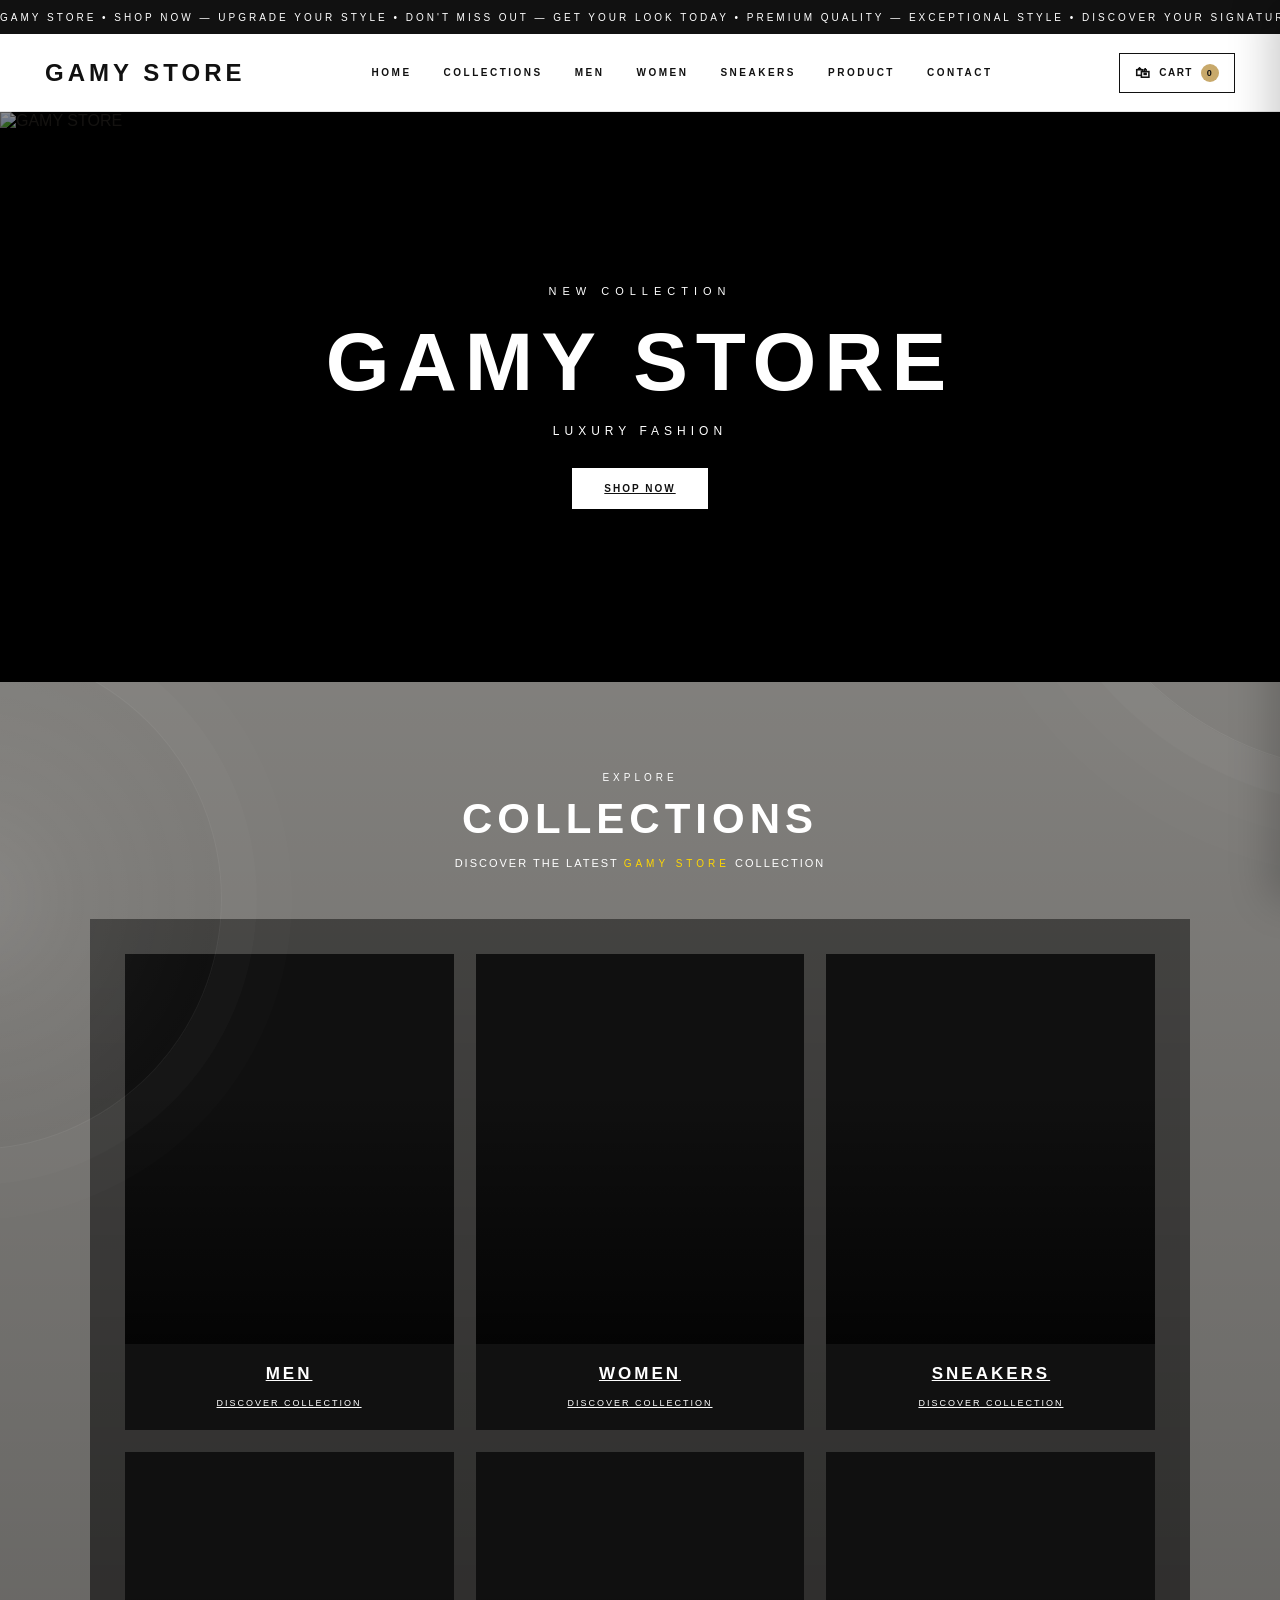
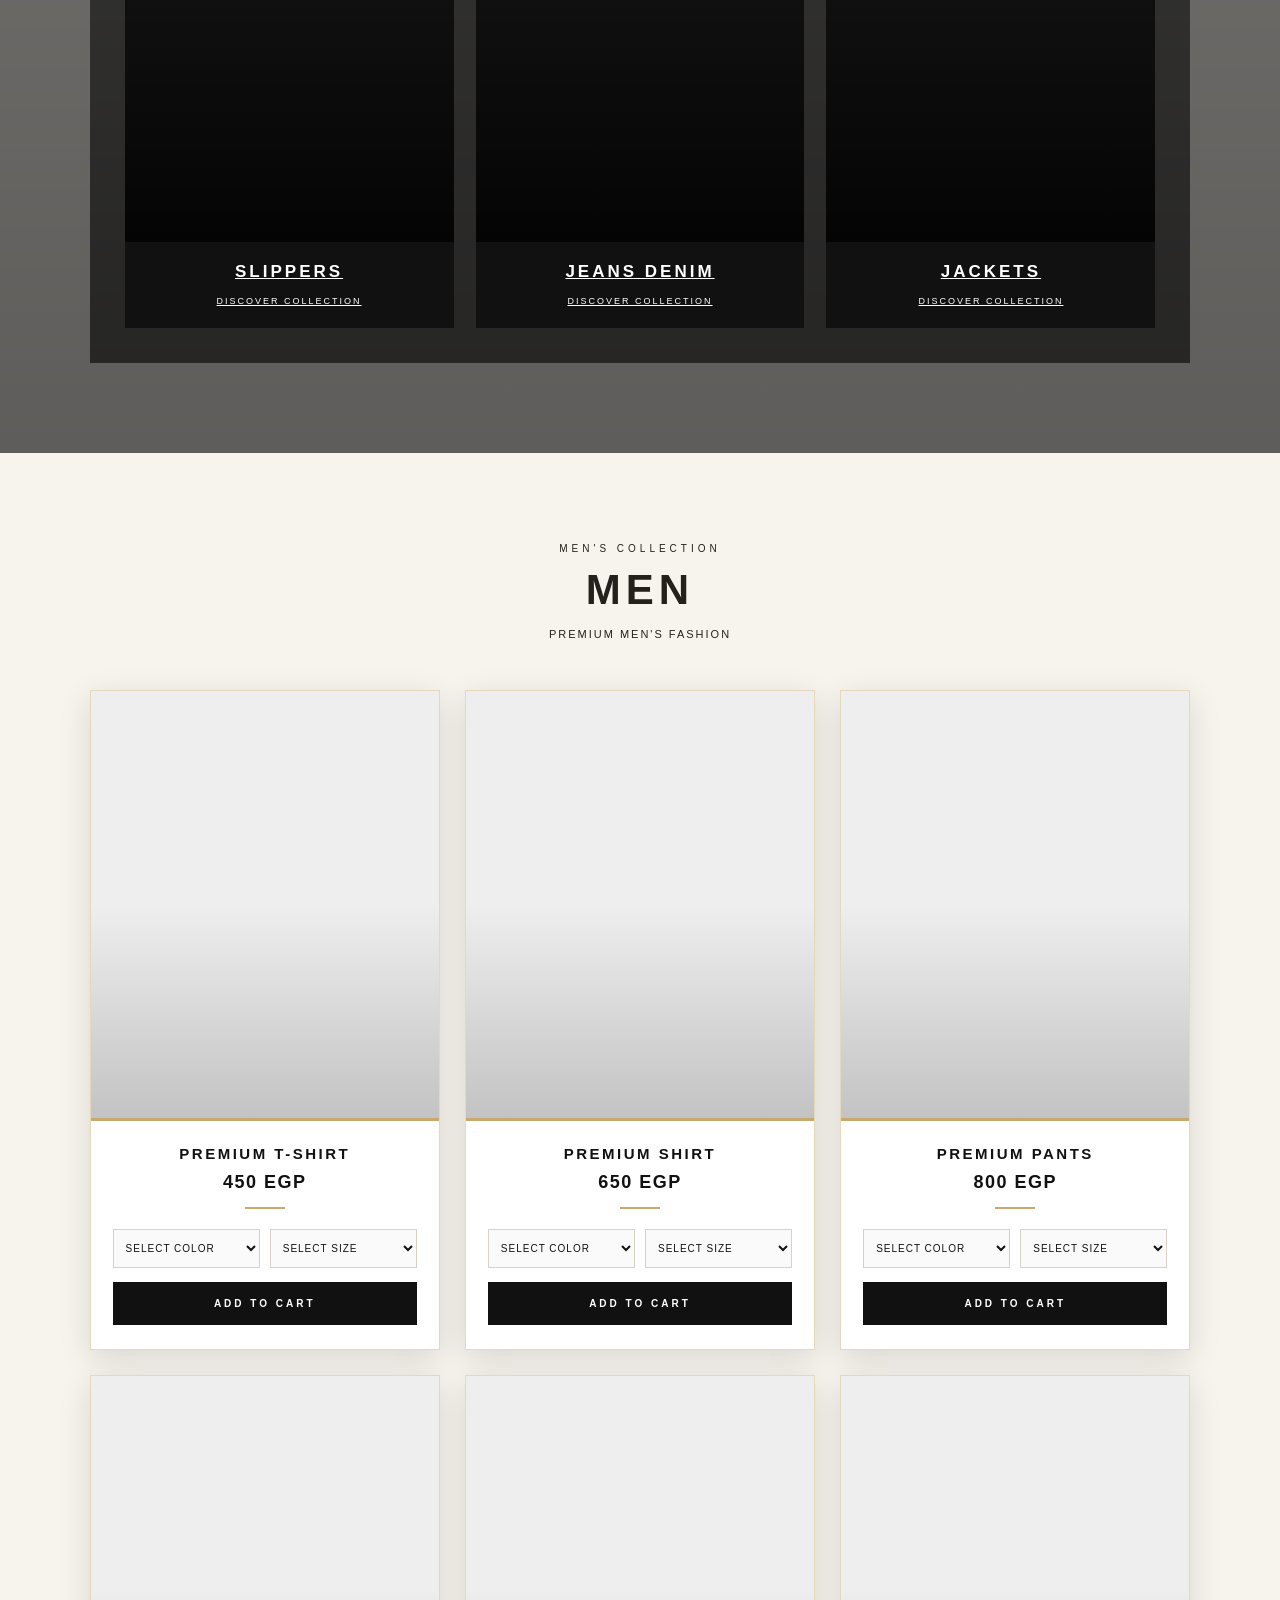
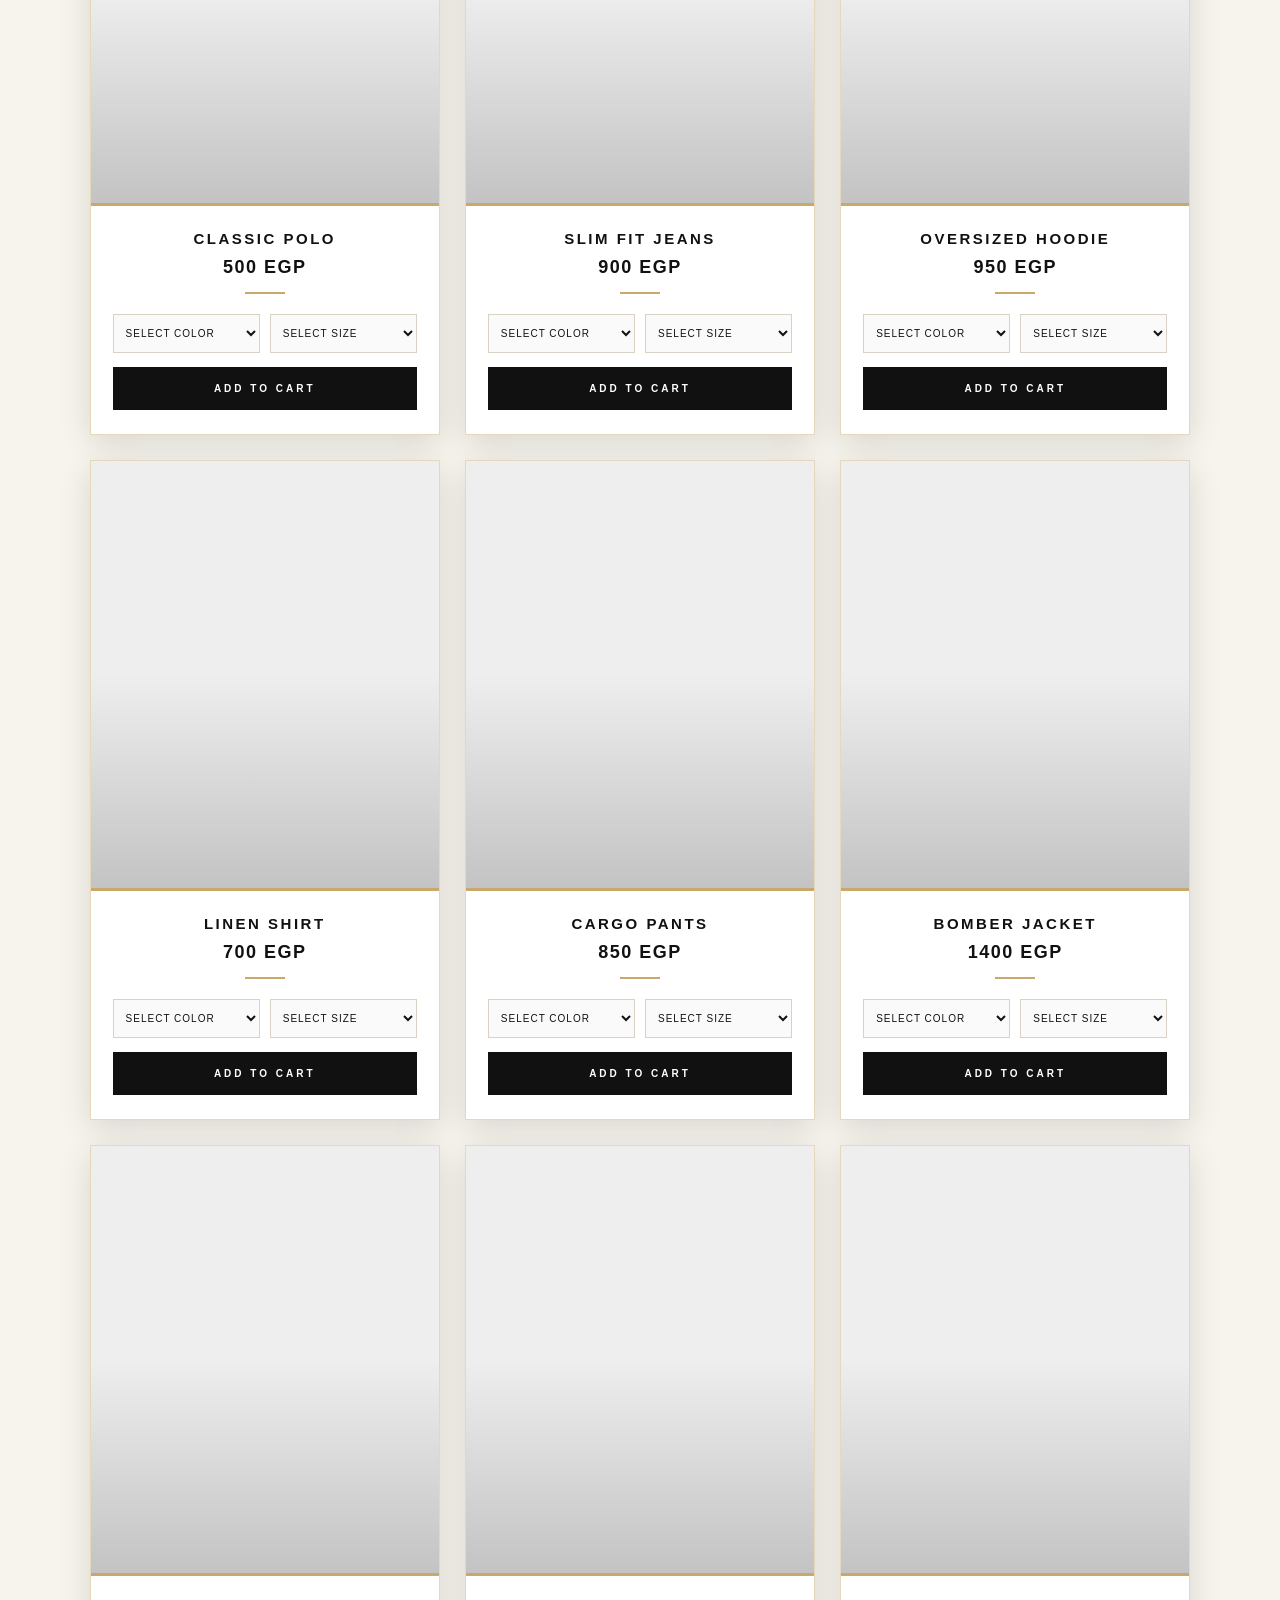
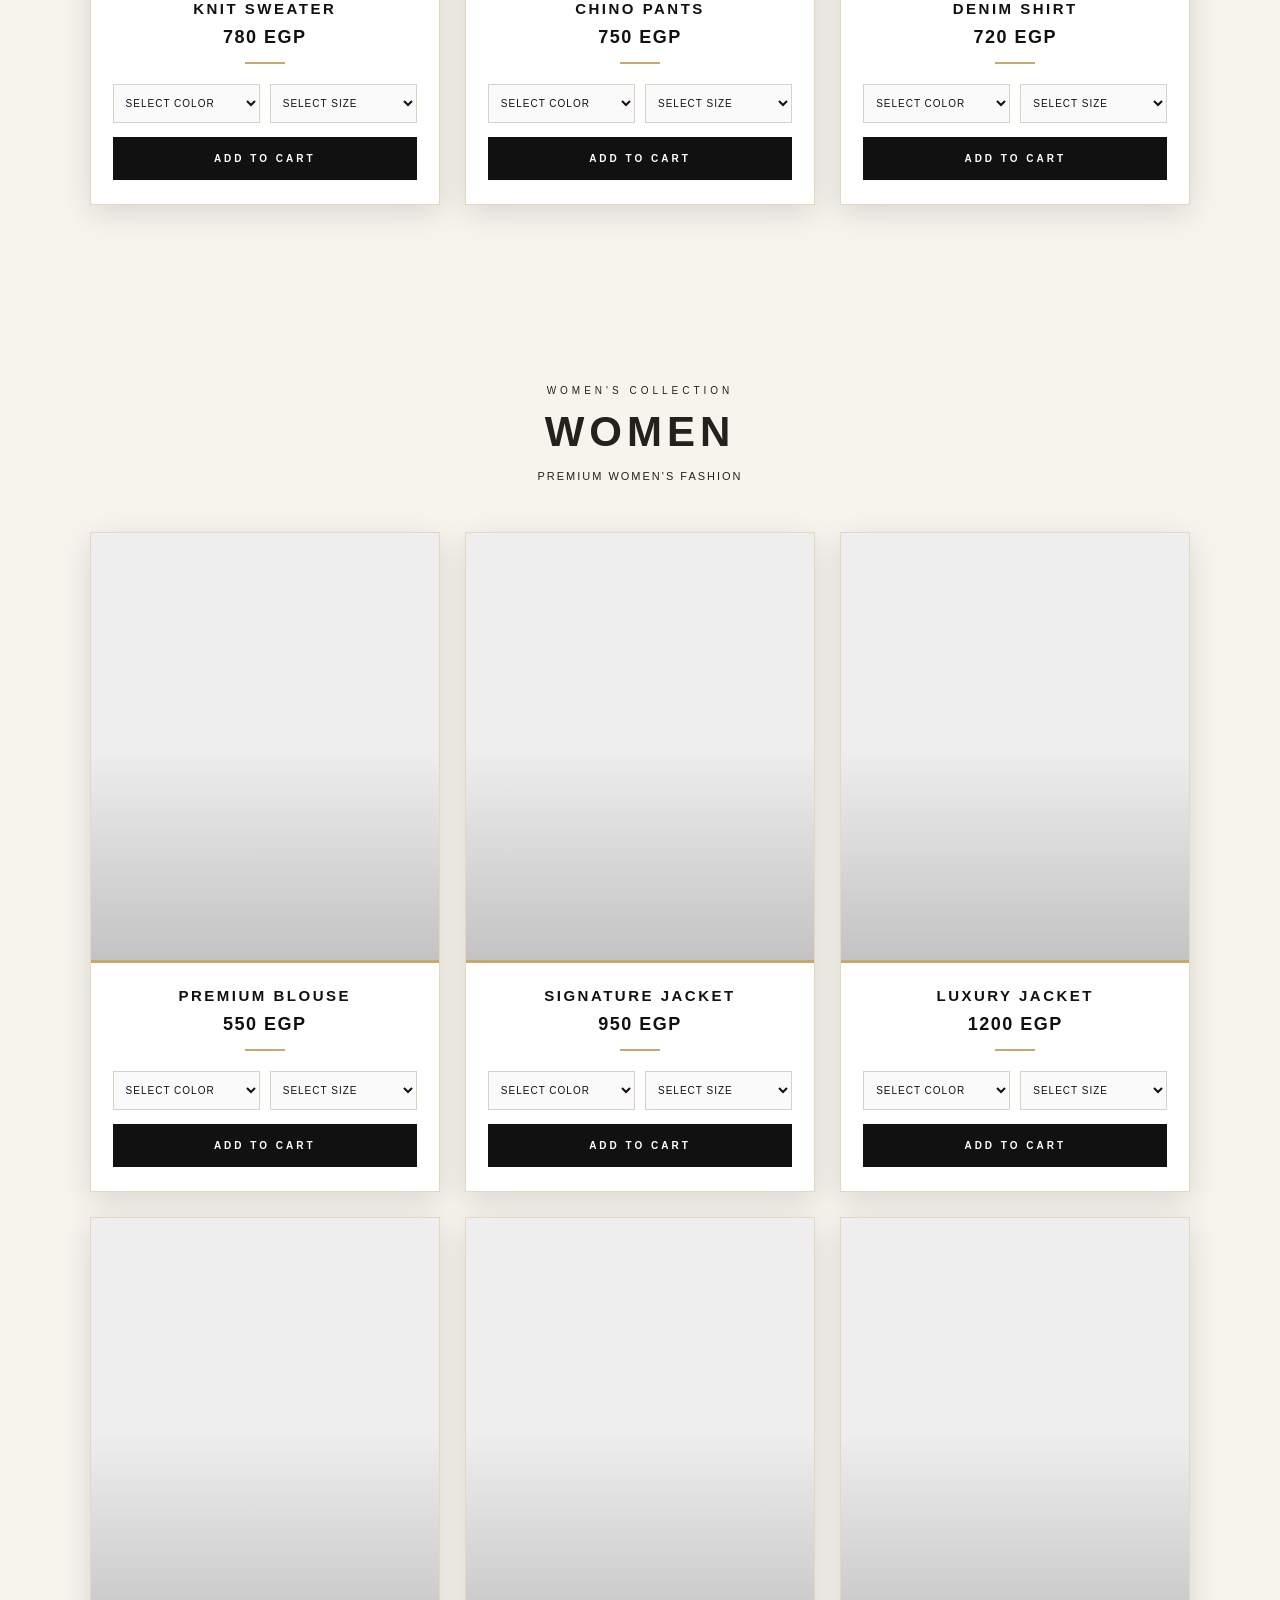
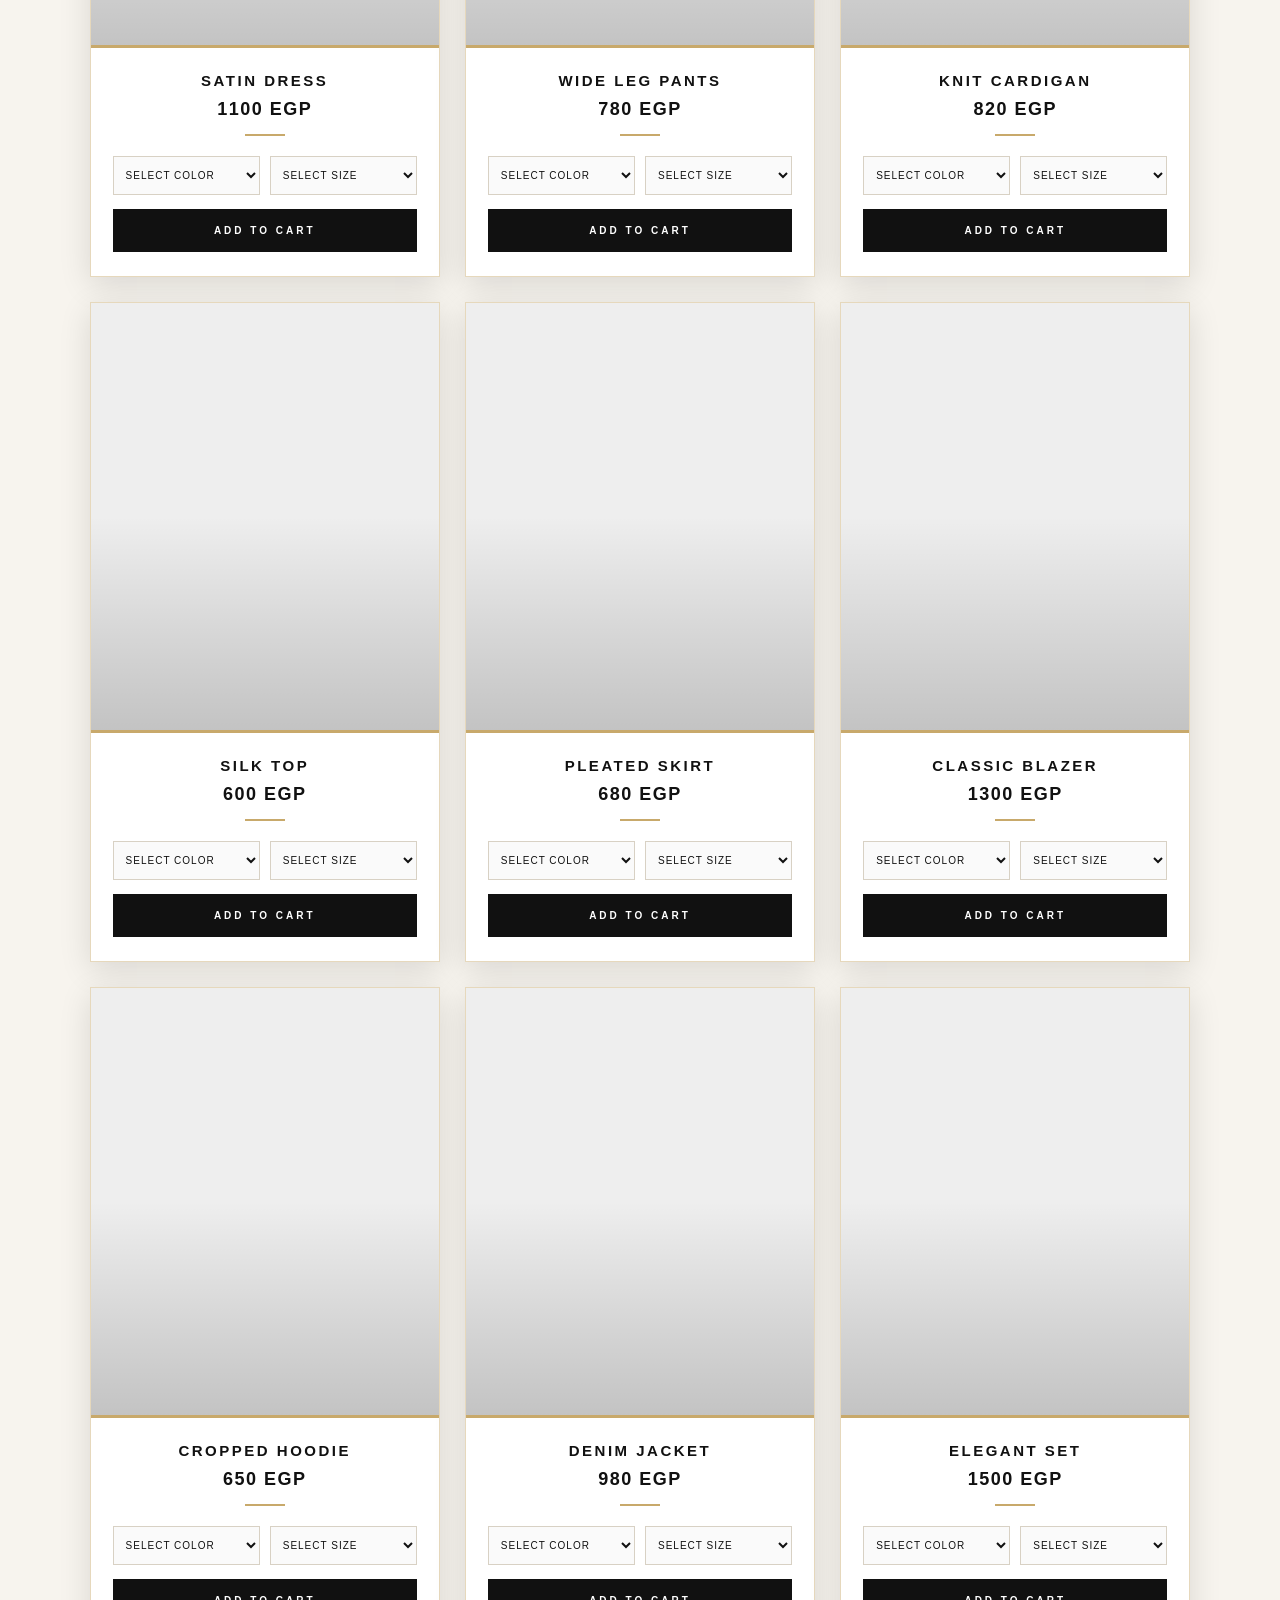
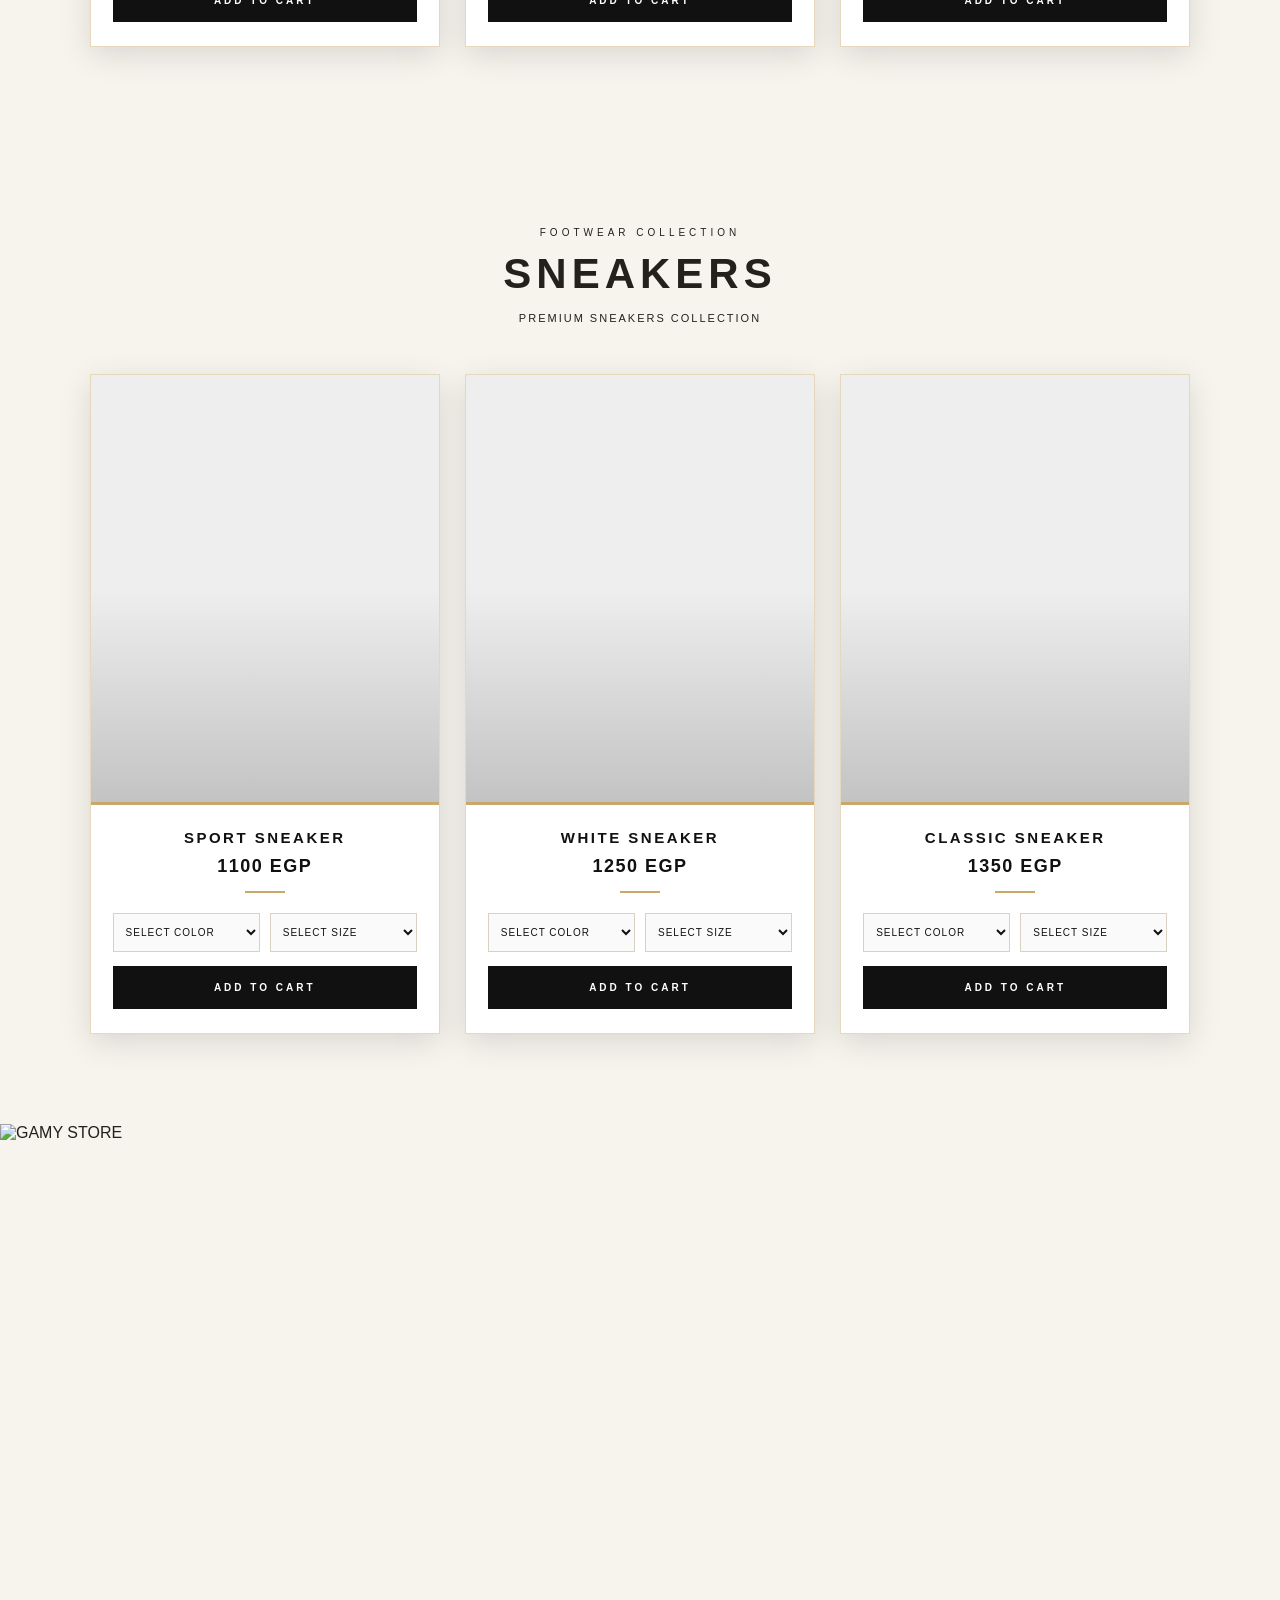
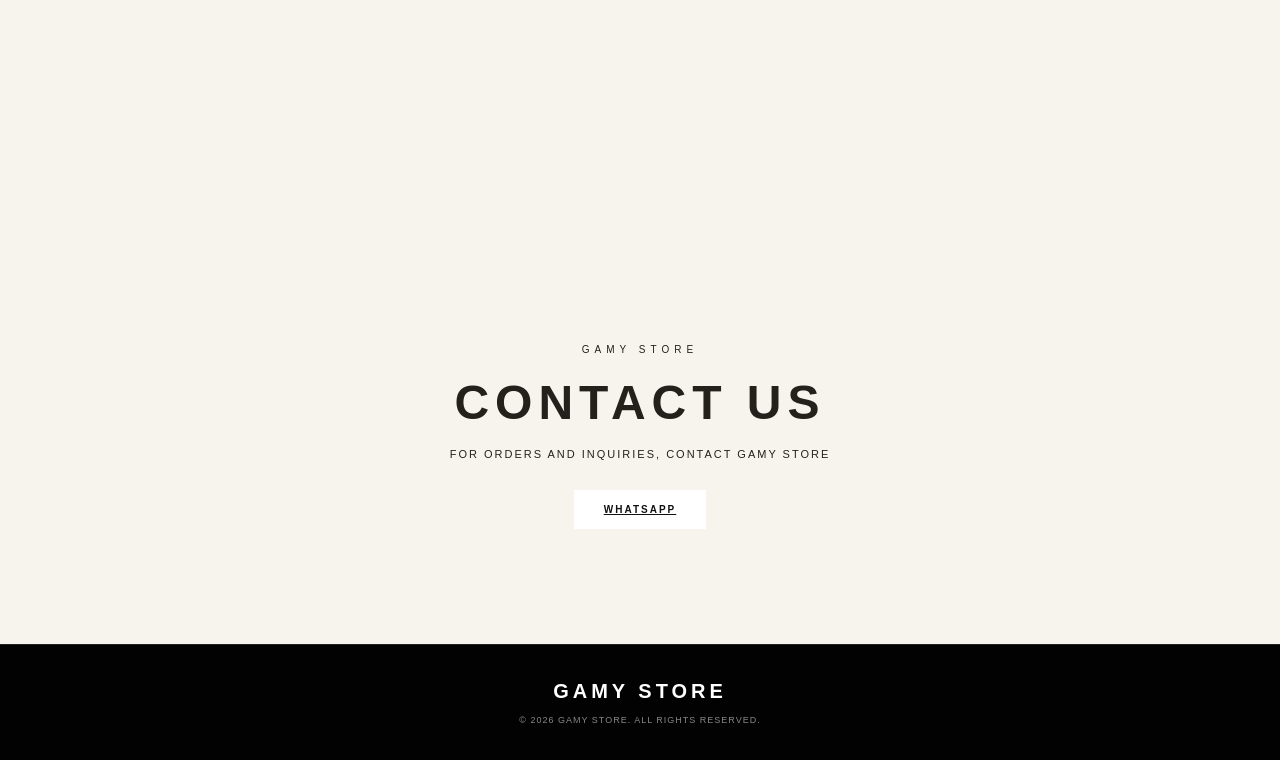
==== commit 6f14d3e4: "index.html" ====
--- a/index.html
+++ b/index.html
@@ -230,16 +230,13 @@
            DO NOT CHANGE
         ===================================================== */
 
-
-
-.home {
-    width: 100%;
-    height: 570px;
-    position: relative;
-    overflow: hidden;
-    background: #f5f5f5;
-}
-
+        .home {
+            width: 100%;
+            height: 570px;
+            position: relative;
+            overflow: hidden;
+            background: #f5f5f5;
+        }
 
         .hero-video {
             position: absolute;
@@ -335,66 +332,62 @@
             display: none;
         }
 
-      
-/* =====================================================
-   GENERAL SECTIONS
-===================================================== */
-
-.section {
-    width: 100%;
-    padding: 90px 7%;
-    background: #fff;
-}
-
-.products-section {
-    background: #f6f6f6;
-}
-
-.section-title {
-    text-align: center;
-    margin-bottom: 50px;
-}
-
-.section-title span {
-    display: block;
-    font-size: 10px;
-    letter-spacing: 4px;
-    color: #777;
-    margin-bottom: 12px;
-}
-
-.section-title h2 {
-    font-size: 42px;
-    letter-spacing: 5px;
-    margin-bottom: 14px;
-}
-
-.section-title p {
-    color: #777;
-    font-size: 11px;
-    letter-spacing: 2px;
-}
-
-
-/* COLLECTIONS COLORS */
-#categories .section-title span {
-    color: #ffffff !important;
-}
-
-#categories .section-title h2 {
-    color: #ffffff !important;
-}
-
-#categories .section-title p {
-    color: #ffffff !important;
-}
-
-#categories .section-title p .gamy-highlight {
-    color: #ffd700 !important;
-    display: inline;
-}
-
-
+        /* =====================================================
+           GENERAL SECTIONS
+        ===================================================== */
+
+        .section {
+            width: 100%;
+            padding: 90px 7%;
+            background: #fff;
+        }
+
+        .products-section {
+            background: #f6f6f6;
+        }
+
+        .section-title {
+            text-align: center;
+            margin-bottom: 50px;
+        }
+
+        .section-title span {
+            display: block;
+            font-size: 10px;
+            letter-spacing: 4px;
+            color: #777;
+            margin-bottom: 12px;
+        }
+
+        .section-title h2 {
+            font-size: 42px;
+            letter-spacing: 5px;
+            margin-bottom: 14px;
+        }
+
+        .section-title p {
+            color: #777;
+            font-size: 11px;
+            letter-spacing: 2px;
+        }
+
+        /* COLLECTIONS COLORS */
+        #categories .section-title span {
+            color: #ffffff !important;
+        }
+
+        #categories .section-title h2 {
+            color: #ffffff !important;
+        }
+
+        #categories .section-title p {
+            color: #ffffff !important;
+        }
+
+        #categories .section-title p .gamy-highlight {
+            color: #ffd700 !important;
+            display: inline;
+        }
 
         /* =====================================================
            COLLECTIONS
@@ -553,6 +546,26 @@
         .product-sneaker-white { background-image: url("https://images.unsplash.com/photo-1549298916-b41d501d3772?auto=format&fit=crop&w=900&q=85"); }
         .product-sneaker-classic { background-image: url("https://images.unsplash.com/photo-1552346154-21d32810aba3?auto=format&fit=crop&w=900&q=85"); }
 
+        /* NEW CARDS IMAGES - replace each URL with the real product photo */
+        .men-p4 { background-image: url("https://cdn.phototourl.com/member/2026-10-03-39a5c3c9-e97a-4a2f-b0d8-449e25069193.jpg"); }
+        .men-p5 { background-image: url("https://cdn.phototourl.com/member/2026-10-03-c9407b78-d69f-4ce1-92a4-404859054c20.jpg"); }
+        .men-p6 { background-image: url("https://cdn.phototourl.com/member/2026-10-03-4e0d7392-2aa8-47f0-9356-6478c2a7e4ee.jpg"); }
+        .men-p7 { background-image: url("https://cdn.phototourl.com/member/2026-10-03-39a5c3c9-e97a-4a2f-b0d8-449e25069193.jpg"); }
+        .men-p8 { background-image: url("https://cdn.phototourl.com/member/2026-10-03-c9407b78-d69f-4ce1-92a4-404859054c20.jpg"); }
+        .men-p9 { background-image: url("https://cdn.phototourl.com/member/2026-10-03-4e0d7392-2aa8-47f0-9356-6478c2a7e4ee.jpg"); }
+        .men-p10 { background-image: url("https://cdn.phototourl.com/member/2026-10-03-39a5c3c9-e97a-4a2f-b0d8-449e25069193.jpg"); }
+        .men-p11 { background-image: url("https://cdn.phototourl.com/member/2026-10-03-c9407b78-d69f-4ce1-92a4-404859054c20.jpg"); }
+        .men-p12 { background-image: url("https://cdn.phototourl.com/member/2026-10-03-4e0d7392-2aa8-47f0-9356-6478c2a7e4ee.jpg"); }
+        .wom-p4 { background-image: url("https://cdn.phototourl.com/member/2026-10-03-38cbd716-c977-4b11-9acf-ef1fc6d25d1e.jpg"); }
+        .wom-p5 { background-image: url("https://cdn.phototourl.com/member/2026-10-03-fb4dccab-efcb-47cc-89a6-72f9eb9e99cf.jpg"); }
+        .wom-p6 { background-image: url("https://cdn.imagetourls.com/uploads/tyImg/1aMCM8Na2.jpg"); }
+        .wom-p7 { background-image: url("https://cdn.phototourl.com/member/2026-10-03-38cbd716-c977-4b11-9acf-ef1fc6d25d1e.jpg"); }
+        .wom-p8 { background-image: url("https://cdn.phototourl.com/member/2026-10-03-fb4dccab-efcb-47cc-89a6-72f9eb9e99cf.jpg"); }
+        .wom-p9 { background-image: url("https://cdn.imagetourls.com/uploads/tyImg/1aMCM8Na2.jpg"); }
+        .wom-p10 { background-image: url("https://cdn.phototourl.com/member/2026-10-03-38cbd716-c977-4b11-9acf-ef1fc6d25d1e.jpg"); }
+        .wom-p11 { background-image: url("https://cdn.phototourl.com/member/2026-10-03-fb4dccab-efcb-47cc-89a6-72f9eb9e99cf.jpg"); }
+        .wom-p12 { background-image: url("https://cdn.imagetourls.com/uploads/tyImg/1aMCM8Na2.jpg"); }
+
         .product-info {
             padding: 23px;
         }
@@ -1686,6 +1699,116 @@
         .section:has(.collection-grid) .collection-content h3,
         .section:has(.collection-grid) .collection-content span {
             color: #ffffff !important;
+        }
+
+        /* =====================================================
+           LUXURY PRODUCT CARDS (MEN / WOMEN / SNEAKERS)
+        ===================================================== */
+
+        .products-container .product {
+            display: flex;
+            flex-direction: column;
+            background: #fff;
+            border: 1px solid rgba(200,169,107,0.45);
+            box-shadow: 0 8px 30px rgba(0,0,0,0.12);
+            transition: transform 0.35s ease, box-shadow 0.35s ease, border-color 0.35s ease;
+        }
+
+        .products-container .product:hover {
+            transform: translateY(-6px);
+            border-color: #c8a96b;
+            box-shadow: 0 18px 45px rgba(0,0,0,0.22);
+        }
+
+        .products-container .product-image {
+            height: 430px;
+            background-position: center top;
+            background-color: #eee;
+            border-bottom: 3px solid #c8a96b;
+        }
+
+        .products-container .product-info {
+            flex: 1;
+            display: flex;
+            flex-direction: column;
+            text-align: center;
+            padding: 24px 22px 24px;
+            background: #fff;
+        }
+
+        .products-container .product-info h3 {
+            font-size: 15px;
+            font-weight: 700;
+            letter-spacing: 2.5px;
+            text-transform: uppercase;
+            margin-bottom: 10px;
+            color: #111 !important;
+        }
+
+        .products-container .price {
+            display: block;
+            font-size: 18px;
+            font-weight: 700;
+            letter-spacing: 1.5px;
+            color: #111;
+            margin-bottom: 20px;
+            padding-bottom: 16px;
+            position: relative;
+        }
+
+        .products-container .price::after {
+            content: "";
+            position: absolute;
+            left: 50%;
+            bottom: 0;
+            width: 40px;
+            height: 2px;
+            background: #c8a96b;
+            transform: translateX(-50%);
+        }
+
+        .products-container .options {
+            gap: 10px;
+            margin-bottom: 14px;
+        }
+
+        .products-container .options select {
+            padding: 12px 8px;
+            font-size: 10px;
+            letter-spacing: 1px;
+            color: #111;
+            border: 1px solid #d8d1c4;
+            background: #fafafa;
+            transition: border-color 0.3s ease;
+        }
+
+        .products-container .options select:focus {
+            border-color: #c8a96b;
+        }
+
+        .products-container .add-cart {
+            margin-top: auto;
+            padding: 15px;
+            font-size: 10px;
+            letter-spacing: 3px;
+        }
+
+        .products-container .add-cart:hover {
+            background: #c8a96b;
+            border-color: #c8a96b;
+            color: #111;
+        }
+
+        @media (max-width: 700px) {
+            .products-container .product-image {
+                height: 430px;
+            }
+        }
+
+        @media (max-width: 450px) {
+            .products-container .product-image {
+                height: 380px;
+            }
         }
 
     </style>
@@ -2078,42 +2201,17 @@
 
             </div>
 
-        </div>
-
-    </section>
-
-
-    <!-- =====================================================
-         WOMEN
-    ===================================================== -->
-
-    <section
-        class="section products-section"
-        id="women">
-
-        <div class="section-title">
-
-            <span>WOMEN'S COLLECTION</span>
-
-            <h2>WOMEN</h2>
-
-            <p>PREMIUM WOMEN'S FASHION</p>
-
-        </div>
-
-        <div class="products-container">
-
-            <!-- WOMEN 1 -->
+            <!-- MEN 4 -->
 
             <div class="product">
 
-                <div class="product-image product-blouse"></div>
+                <div class="product-image men-p4"></div>
 
                 <div class="product-info">
 
-                    <h3>Premium Blouse</h3>
-
-                    <div class="price">550 EGP</div>
+                    <h3>Classic Polo</h3>
+
+                    <div class="price">500 EGP</div>
 
                     <div class="options">
 
@@ -2121,7 +2219,7 @@
                             <option value="">SELECT COLOR</option>
                             <option value="Black">BLACK</option>
                             <option value="White">WHITE</option>
-                            <option value="Beige">BEIGE</option>
+                            <option value="Navy">NAVY</option>
                         </select>
 
                         <select class="size">
@@ -2140,25 +2238,25 @@
 
             </div>
 
-            <!-- WOMEN 2 -->
+            <!-- MEN 5 -->
 
             <div class="product">
 
-                <div class="product-image product-jacket"></div>
+                <div class="product-image men-p5"></div>
 
                 <div class="product-info">
 
-                    <h3>Signature Jacket</h3>
-
-                    <div class="price">950 EGP</div>
+                    <h3>Slim Fit Jeans</h3>
+
+                    <div class="price">900 EGP</div>
 
                     <div class="options">
 
                         <select class="color">
                             <option value="">SELECT COLOR</option>
+                            <option value="Blue">BLUE</option>
                             <option value="Black">BLACK</option>
-                            <option value="Brown">BROWN</option>
-                            <option value="Beige">BEIGE</option>
+                            <option value="Gray">GRAY</option>
                         </select>
 
                         <select class="size">
@@ -2177,25 +2275,25 @@
 
             </div>
 
-            <!-- WOMEN 3 -->
+            <!-- MEN 6 -->
 
             <div class="product">
 
-                <div class="product-image product-jacket-light"></div>
+                <div class="product-image men-p6"></div>
 
                 <div class="product-info">
 
-                    <h3>Luxury Jacket</h3>
-
-                    <div class="price">1200 EGP</div>
+                    <h3>Oversized Hoodie</h3>
+
+                    <div class="price">950 EGP</div>
 
                     <div class="options">
 
                         <select class="color">
                             <option value="">SELECT COLOR</option>
                             <option value="Black">BLACK</option>
-                            <option value="White">WHITE</option>
-                            <option value="Cream">CREAM</option>
+                            <option value="Gray">GRAY</option>
+                            <option value="Beige">BEIGE</option>
                         </select>
 
                         <select class="size">
@@ -2213,6 +2311,699 @@
                 </div>
 
             </div>
+
+            <!-- MEN 7 -->
+
+            <div class="product">
+
+                <div class="product-image men-p7"></div>
+
+                <div class="product-info">
+
+                    <h3>Linen Shirt</h3>
+
+                    <div class="price">700 EGP</div>
+
+                    <div class="options">
+
+                        <select class="color">
+                            <option value="">SELECT COLOR</option>
+                            <option value="White">WHITE</option>
+                            <option value="Beige">BEIGE</option>
+                            <option value="Navy">NAVY</option>
+                        </select>
+
+                        <select class="size">
+                            <option value="">SELECT SIZE</option>
+                            <option value="S">S</option>
+                            <option value="M">M</option>
+                            <option value="L">L</option>
+                            <option value="XL">XL</option>
+                        </select>
+
+                    </div>
+
+                    <button class="add-cart" type="button">ADD TO CART</button>
+
+                </div>
+
+            </div>
+
+            <!-- MEN 8 -->
+
+            <div class="product">
+
+                <div class="product-image men-p8"></div>
+
+                <div class="product-info">
+
+                    <h3>Cargo Pants</h3>
+
+                    <div class="price">850 EGP</div>
+
+                    <div class="options">
+
+                        <select class="color">
+                            <option value="">SELECT COLOR</option>
+                            <option value="Black">BLACK</option>
+                            <option value="Olive">OLIVE</option>
+                            <option value="Beige">BEIGE</option>
+                        </select>
+
+                        <select class="size">
+                            <option value="">SELECT SIZE</option>
+                            <option value="S">S</option>
+                            <option value="M">M</option>
+                            <option value="L">L</option>
+                            <option value="XL">XL</option>
+                        </select>
+
+                    </div>
+
+                    <button class="add-cart" type="button">ADD TO CART</button>
+
+                </div>
+
+            </div>
+
+            <!-- MEN 9 -->
+
+            <div class="product">
+
+                <div class="product-image men-p9"></div>
+
+                <div class="product-info">
+
+                    <h3>Bomber Jacket</h3>
+
+                    <div class="price">1400 EGP</div>
+
+                    <div class="options">
+
+                        <select class="color">
+                            <option value="">SELECT COLOR</option>
+                            <option value="Black">BLACK</option>
+                            <option value="Olive">OLIVE</option>
+                            <option value="Navy">NAVY</option>
+                        </select>
+
+                        <select class="size">
+                            <option value="">SELECT SIZE</option>
+                            <option value="S">S</option>
+                            <option value="M">M</option>
+                            <option value="L">L</option>
+                            <option value="XL">XL</option>
+                        </select>
+
+                    </div>
+
+                    <button class="add-cart" type="button">ADD TO CART</button>
+
+                </div>
+
+            </div>
+
+            <!-- MEN 10 -->
+
+            <div class="product">
+
+                <div class="product-image men-p10"></div>
+
+                <div class="product-info">
+
+                    <h3>Knit Sweater</h3>
+
+                    <div class="price">780 EGP</div>
+
+                    <div class="options">
+
+                        <select class="color">
+                            <option value="">SELECT COLOR</option>
+                            <option value="Black">BLACK</option>
+                            <option value="Gray">GRAY</option>
+                            <option value="Brown">BROWN</option>
+                        </select>
+
+                        <select class="size">
+                            <option value="">SELECT SIZE</option>
+                            <option value="S">S</option>
+                            <option value="M">M</option>
+                            <option value="L">L</option>
+                            <option value="XL">XL</option>
+                        </select>
+
+                    </div>
+
+                    <button class="add-cart" type="button">ADD TO CART</button>
+
+                </div>
+
+            </div>
+
+            <!-- MEN 11 -->
+
+            <div class="product">
+
+                <div class="product-image men-p11"></div>
+
+                <div class="product-info">
+
+                    <h3>Chino Pants</h3>
+
+                    <div class="price">750 EGP</div>
+
+                    <div class="options">
+
+                        <select class="color">
+                            <option value="">SELECT COLOR</option>
+                            <option value="Beige">BEIGE</option>
+                            <option value="Navy">NAVY</option>
+                            <option value="Black">BLACK</option>
+                        </select>
+
+                        <select class="size">
+                            <option value="">SELECT SIZE</option>
+                            <option value="S">S</option>
+                            <option value="M">M</option>
+                            <option value="L">L</option>
+                            <option value="XL">XL</option>
+                        </select>
+
+                    </div>
+
+                    <button class="add-cart" type="button">ADD TO CART</button>
+
+                </div>
+
+            </div>
+
+            <!-- MEN 12 -->
+
+            <div class="product">
+
+                <div class="product-image men-p12"></div>
+
+                <div class="product-info">
+
+                    <h3>Denim Shirt</h3>
+
+                    <div class="price">720 EGP</div>
+
+                    <div class="options">
+
+                        <select class="color">
+                            <option value="">SELECT COLOR</option>
+                            <option value="Blue">BLUE</option>
+                            <option value="Black">BLACK</option>
+                            <option value="Gray">GRAY</option>
+                        </select>
+
+                        <select class="size">
+                            <option value="">SELECT SIZE</option>
+                            <option value="S">S</option>
+                            <option value="M">M</option>
+                            <option value="L">L</option>
+                            <option value="XL">XL</option>
+                        </select>
+
+                    </div>
+
+                    <button class="add-cart" type="button">ADD TO CART</button>
+
+                </div>
+
+            </div>
+
+
+        </div>
+
+    </section>
+
+
+    <!-- =====================================================
+         WOMEN
+    ===================================================== -->
+
+    <section
+        class="section products-section"
+        id="women">
+
+        <div class="section-title">
+
+            <span>WOMEN'S COLLECTION</span>
+
+            <h2>WOMEN</h2>
+
+            <p>PREMIUM WOMEN'S FASHION</p>
+
+        </div>
+
+        <div class="products-container">
+
+            <!-- WOMEN 1 -->
+
+            <div class="product">
+
+                <div class="product-image product-blouse"></div>
+
+                <div class="product-info">
+
+                    <h3>Premium Blouse</h3>
+
+                    <div class="price">550 EGP</div>
+
+                    <div class="options">
+
+                        <select class="color">
+                            <option value="">SELECT COLOR</option>
+                            <option value="Black">BLACK</option>
+                            <option value="White">WHITE</option>
+                            <option value="Beige">BEIGE</option>
+                        </select>
+
+                        <select class="size">
+                            <option value="">SELECT SIZE</option>
+                            <option value="S">S</option>
+                            <option value="M">M</option>
+                            <option value="L">L</option>
+                            <option value="XL">XL</option>
+                        </select>
+
+                    </div>
+
+                    <button class="add-cart" type="button">ADD TO CART</button>
+
+                </div>
+
+            </div>
+
+            <!-- WOMEN 2 -->
+
+            <div class="product">
+
+                <div class="product-image product-jacket"></div>
+
+                <div class="product-info">
+
+                    <h3>Signature Jacket</h3>
+
+                    <div class="price">950 EGP</div>
+
+                    <div class="options">
+
+                        <select class="color">
+                            <option value="">SELECT COLOR</option>
+                            <option value="Black">BLACK</option>
+                            <option value="Brown">BROWN</option>
+                            <option value="Beige">BEIGE</option>
+                        </select>
+
+                        <select class="size">
+                            <option value="">SELECT SIZE</option>
+                            <option value="S">S</option>
+                            <option value="M">M</option>
+                            <option value="L">L</option>
+                            <option value="XL">XL</option>
+                        </select>
+
+                    </div>
+
+                    <button class="add-cart" type="button">ADD TO CART</button>
+
+                </div>
+
+            </div>
+
+            <!-- WOMEN 3 -->
+
+            <div class="product">
+
+                <div class="product-image product-jacket-light"></div>
+
+                <div class="product-info">
+
+                    <h3>Luxury Jacket</h3>
+
+                    <div class="price">1200 EGP</div>
+
+                    <div class="options">
+
+                        <select class="color">
+                            <option value="">SELECT COLOR</option>
+                            <option value="Black">BLACK</option>
+                            <option value="White">WHITE</option>
+                            <option value="Cream">CREAM</option>
+                        </select>
+
+                        <select class="size">
+                            <option value="">SELECT SIZE</option>
+                            <option value="S">S</option>
+                            <option value="M">M</option>
+                            <option value="L">L</option>
+                            <option value="XL">XL</option>
+                        </select>
+
+                    </div>
+
+                    <button class="add-cart" type="button">ADD TO CART</button>
+
+                </div>
+
+            </div>
+
+            <!-- WOMEN 4 -->
+
+            <div class="product">
+
+                <div class="product-image wom-p4"></div>
+
+                <div class="product-info">
+
+                    <h3>Satin Dress</h3>
+
+                    <div class="price">1100 EGP</div>
+
+                    <div class="options">
+
+                        <select class="color">
+                            <option value="">SELECT COLOR</option>
+                            <option value="Black">BLACK</option>
+                            <option value="Burgundy">BURGUNDY</option>
+                            <option value="Champagne">CHAMPAGNE</option>
+                        </select>
+
+                        <select class="size">
+                            <option value="">SELECT SIZE</option>
+                            <option value="S">S</option>
+                            <option value="M">M</option>
+                            <option value="L">L</option>
+                            <option value="XL">XL</option>
+                        </select>
+
+                    </div>
+
+                    <button class="add-cart" type="button">ADD TO CART</button>
+
+                </div>
+
+            </div>
+
+            <!-- WOMEN 5 -->
+
+            <div class="product">
+
+                <div class="product-image wom-p5"></div>
+
+                <div class="product-info">
+
+                    <h3>Wide Leg Pants</h3>
+
+                    <div class="price">780 EGP</div>
+
+                    <div class="options">
+
+                        <select class="color">
+                            <option value="">SELECT COLOR</option>
+                            <option value="Black">BLACK</option>
+                            <option value="Beige">BEIGE</option>
+                            <option value="Gray">GRAY</option>
+                        </select>
+
+                        <select class="size">
+                            <option value="">SELECT SIZE</option>
+                            <option value="S">S</option>
+                            <option value="M">M</option>
+                            <option value="L">L</option>
+                            <option value="XL">XL</option>
+                        </select>
+
+                    </div>
+
+                    <button class="add-cart" type="button">ADD TO CART</button>
+
+                </div>
+
+            </div>
+
+            <!-- WOMEN 6 -->
+
+            <div class="product">
+
+                <div class="product-image wom-p6"></div>
+
+                <div class="product-info">
+
+                    <h3>Knit Cardigan</h3>
+
+                    <div class="price">820 EGP</div>
+
+                    <div class="options">
+
+                        <select class="color">
+                            <option value="">SELECT COLOR</option>
+                            <option value="Cream">CREAM</option>
+                            <option value="Brown">BROWN</option>
+                            <option value="Black">BLACK</option>
+                        </select>
+
+                        <select class="size">
+                            <option value="">SELECT SIZE</option>
+                            <option value="S">S</option>
+                            <option value="M">M</option>
+                            <option value="L">L</option>
+                            <option value="XL">XL</option>
+                        </select>
+
+                    </div>
+
+                    <button class="add-cart" type="button">ADD TO CART</button>
+
+                </div>
+
+            </div>
+
+            <!-- WOMEN 7 -->
+
+            <div class="product">
+
+                <div class="product-image wom-p7"></div>
+
+                <div class="product-info">
+
+                    <h3>Silk Top</h3>
+
+                    <div class="price">600 EGP</div>
+
+                    <div class="options">
+
+                        <select class="color">
+                            <option value="">SELECT COLOR</option>
+                            <option value="White">WHITE</option>
+                            <option value="Black">BLACK</option>
+                            <option value="Rose">ROSE</option>
+                        </select>
+
+                        <select class="size">
+                            <option value="">SELECT SIZE</option>
+                            <option value="S">S</option>
+                            <option value="M">M</option>
+                            <option value="L">L</option>
+                            <option value="XL">XL</option>
+                        </select>
+
+                    </div>
+
+                    <button class="add-cart" type="button">ADD TO CART</button>
+
+                </div>
+
+            </div>
+
+            <!-- WOMEN 8 -->
+
+            <div class="product">
+
+                <div class="product-image wom-p8"></div>
+
+                <div class="product-info">
+
+                    <h3>Pleated Skirt</h3>
+
+                    <div class="price">680 EGP</div>
+
+                    <div class="options">
+
+                        <select class="color">
+                            <option value="">SELECT COLOR</option>
+                            <option value="Black">BLACK</option>
+                            <option value="Beige">BEIGE</option>
+                            <option value="Navy">NAVY</option>
+                        </select>
+
+                        <select class="size">
+                            <option value="">SELECT SIZE</option>
+                            <option value="S">S</option>
+                            <option value="M">M</option>
+                            <option value="L">L</option>
+                            <option value="XL">XL</option>
+                        </select>
+
+                    </div>
+
+                    <button class="add-cart" type="button">ADD TO CART</button>
+
+                </div>
+
+            </div>
+
+            <!-- WOMEN 9 -->
+
+            <div class="product">
+
+                <div class="product-image wom-p9"></div>
+
+                <div class="product-info">
+
+                    <h3>Classic Blazer</h3>
+
+                    <div class="price">1300 EGP</div>
+
+                    <div class="options">
+
+                        <select class="color">
+                            <option value="">SELECT COLOR</option>
+                            <option value="Black">BLACK</option>
+                            <option value="White">WHITE</option>
+                            <option value="Beige">BEIGE</option>
+                        </select>
+
+                        <select class="size">
+                            <option value="">SELECT SIZE</option>
+                            <option value="S">S</option>
+                            <option value="M">M</option>
+                            <option value="L">L</option>
+                            <option value="XL">XL</option>
+                        </select>
+
+                    </div>
+
+                    <button class="add-cart" type="button">ADD TO CART</button>
+
+                </div>
+
+            </div>
+
+            <!-- WOMEN 10 -->
+
+            <div class="product">
+
+                <div class="product-image wom-p10"></div>
+
+                <div class="product-info">
+
+                    <h3>Cropped Hoodie</h3>
+
+                    <div class="price">650 EGP</div>
+
+                    <div class="options">
+
+                        <select class="color">
+                            <option value="">SELECT COLOR</option>
+                            <option value="Black">BLACK</option>
+                            <option value="Gray">GRAY</option>
+                            <option value="Pink">PINK</option>
+                        </select>
+
+                        <select class="size">
+                            <option value="">SELECT SIZE</option>
+                            <option value="S">S</option>
+                            <option value="M">M</option>
+                            <option value="L">L</option>
+                            <option value="XL">XL</option>
+                        </select>
+
+                    </div>
+
+                    <button class="add-cart" type="button">ADD TO CART</button>
+
+                </div>
+
+            </div>
+
+            <!-- WOMEN 11 -->
+
+            <div class="product">
+
+                <div class="product-image wom-p11"></div>
+
+                <div class="product-info">
+
+                    <h3>Denim Jacket</h3>
+
+                    <div class="price">980 EGP</div>
+
+                    <div class="options">
+
+                        <select class="color">
+                            <option value="">SELECT COLOR</option>
+                            <option value="Blue">BLUE</option>
+                            <option value="Black">BLACK</option>
+                            <option value="White">WHITE</option>
+                        </select>
+
+                        <select class="size">
+                            <option value="">SELECT SIZE</option>
+                            <option value="S">S</option>
+                            <option value="M">M</option>
+                            <option value="L">L</option>
+                            <option value="XL">XL</option>
+                        </select>
+
+                    </div>
+
+                    <button class="add-cart" type="button">ADD TO CART</button>
+
+                </div>
+
+            </div>
+
+            <!-- WOMEN 12 -->
+
+            <div class="product">
+
+                <div class="product-image wom-p12"></div>
+
+                <div class="product-info">
+
+                    <h3>Elegant Set</h3>
+
+                    <div class="price">1500 EGP</div>
+
+                    <div class="options">
+
+                        <select class="color">
+                            <option value="">SELECT COLOR</option>
+                            <option value="Black">BLACK</option>
+                            <option value="Beige">BEIGE</option>
+                            <option value="Cream">CREAM</option>
+                        </select>
+
+                        <select class="size">
+                            <option value="">SELECT SIZE</option>
+                            <option value="S">S</option>
+                            <option value="M">M</option>
+                            <option value="L">L</option>
+                            <option value="XL">XL</option>
+                        </select>
+
+                    </div>
+
+                    <button class="add-cart" type="button">ADD TO CART</button>
+
+                </div>
+
+            </div>
+
 
         </div>
 
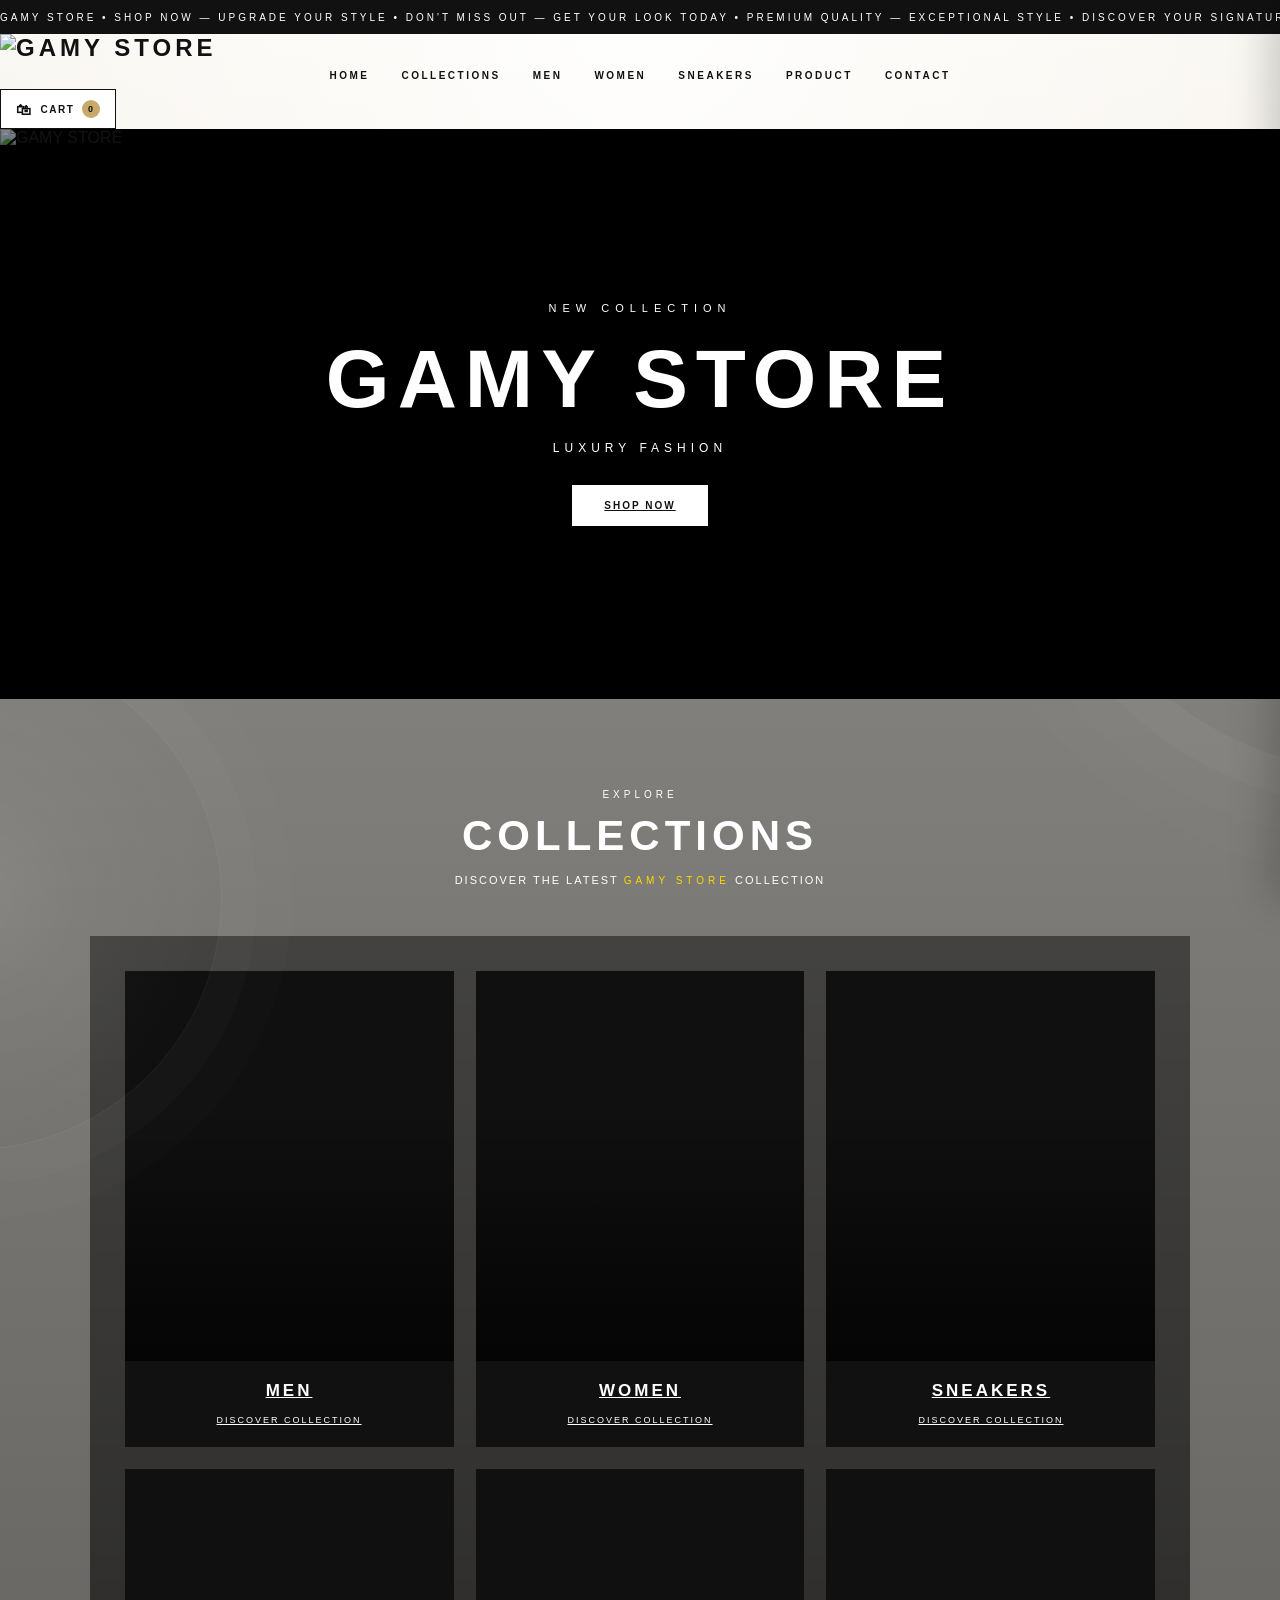
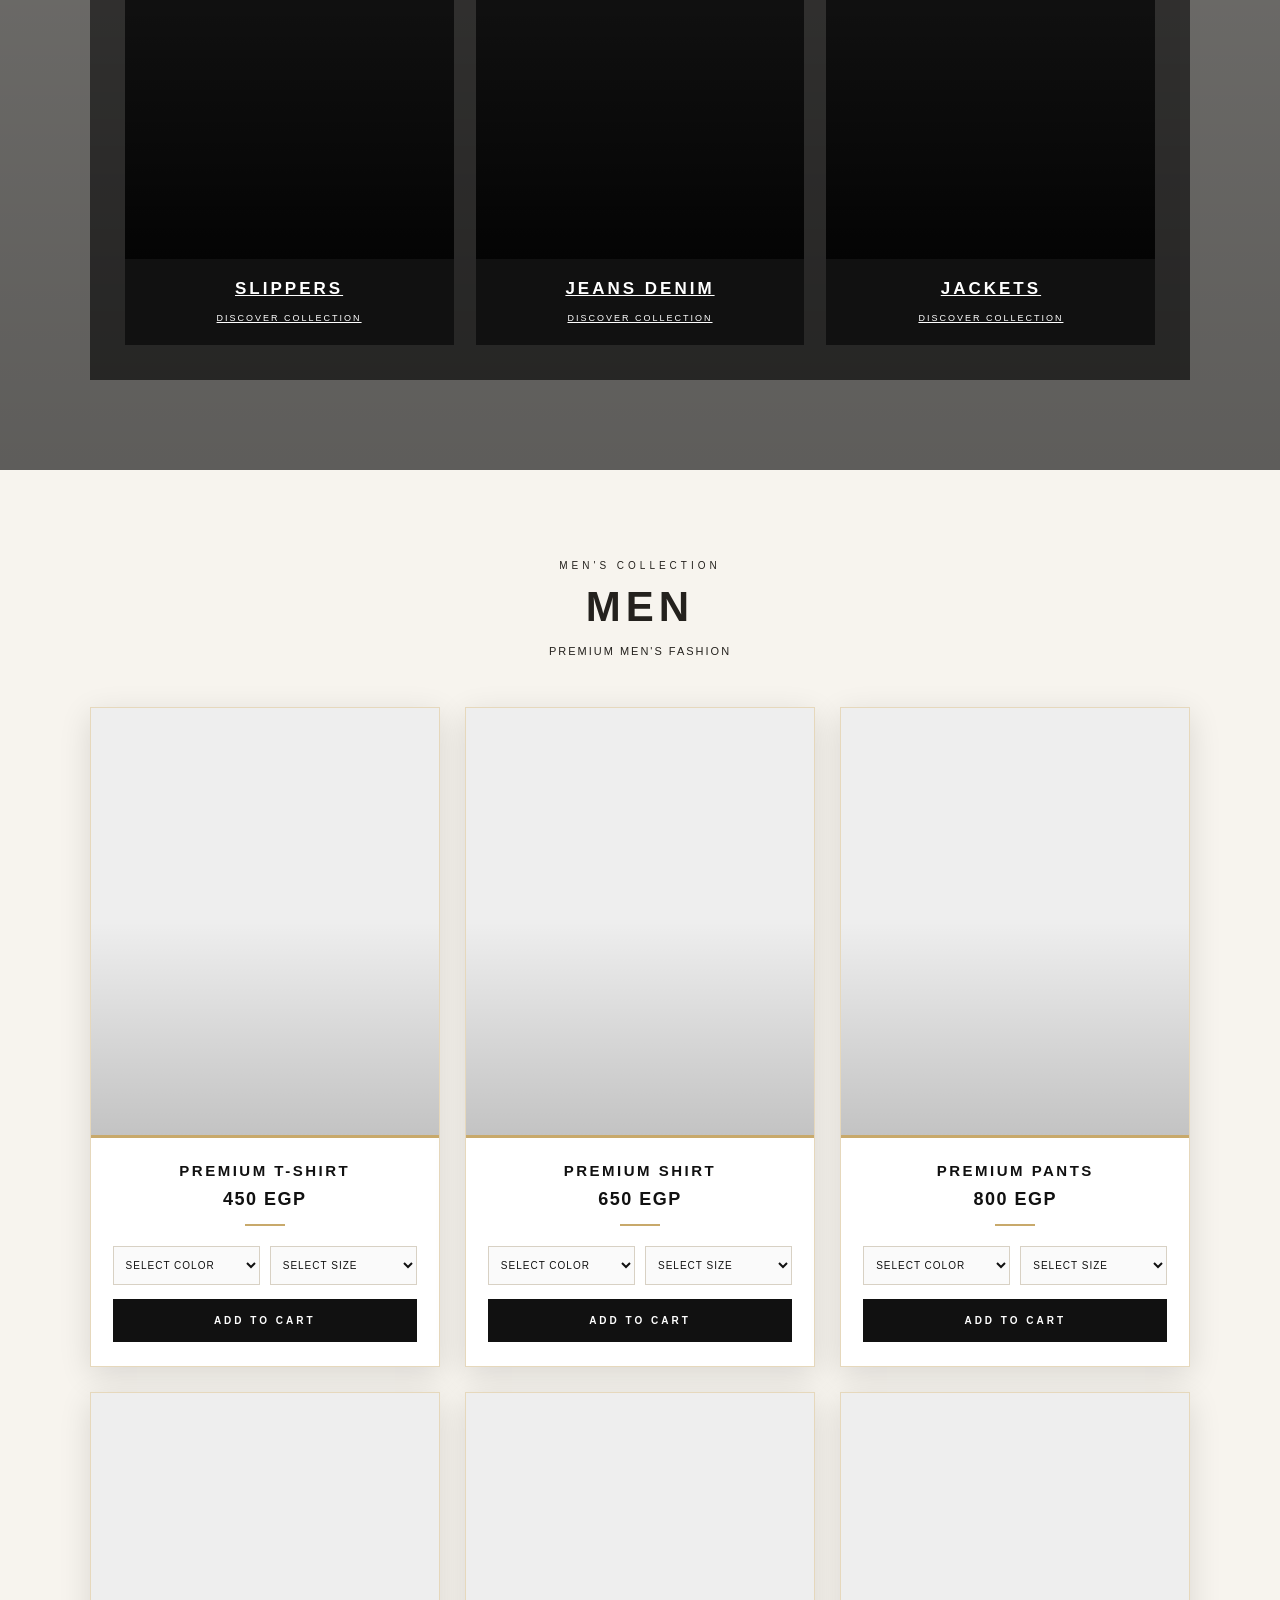
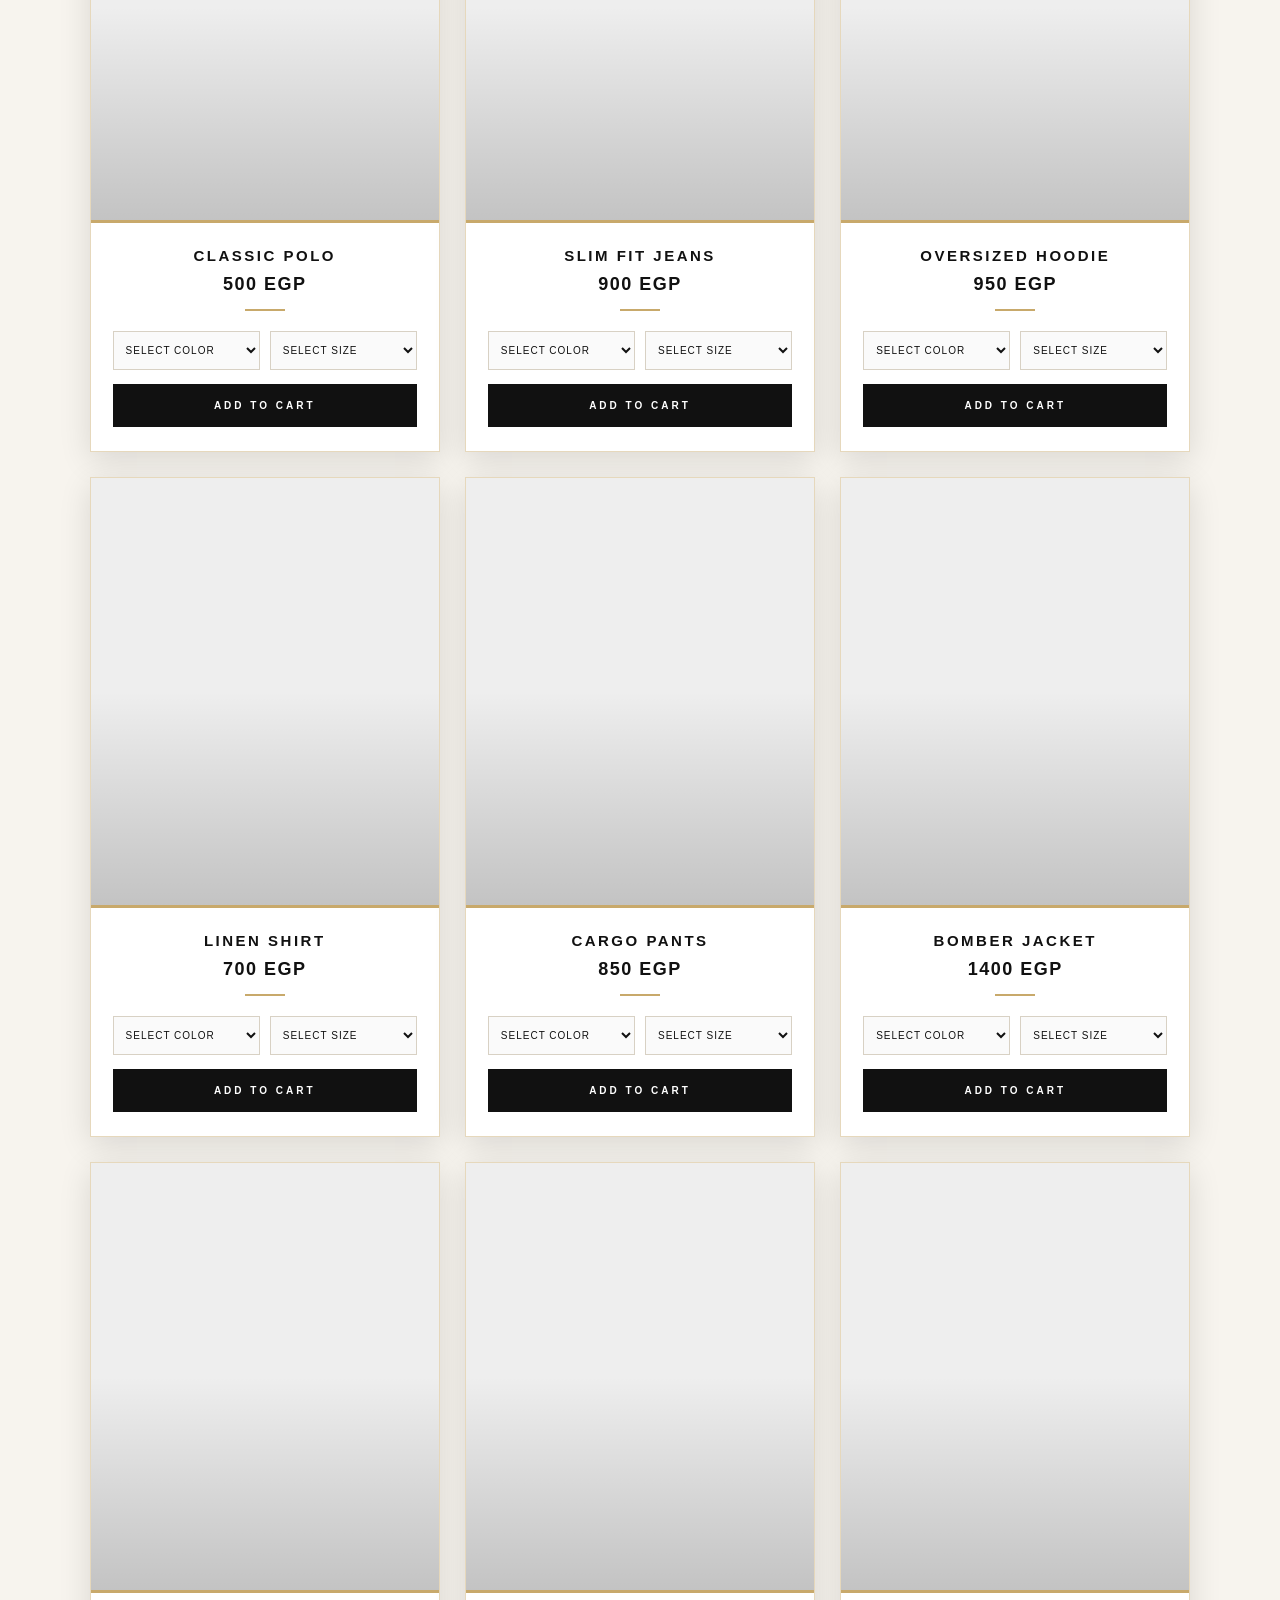
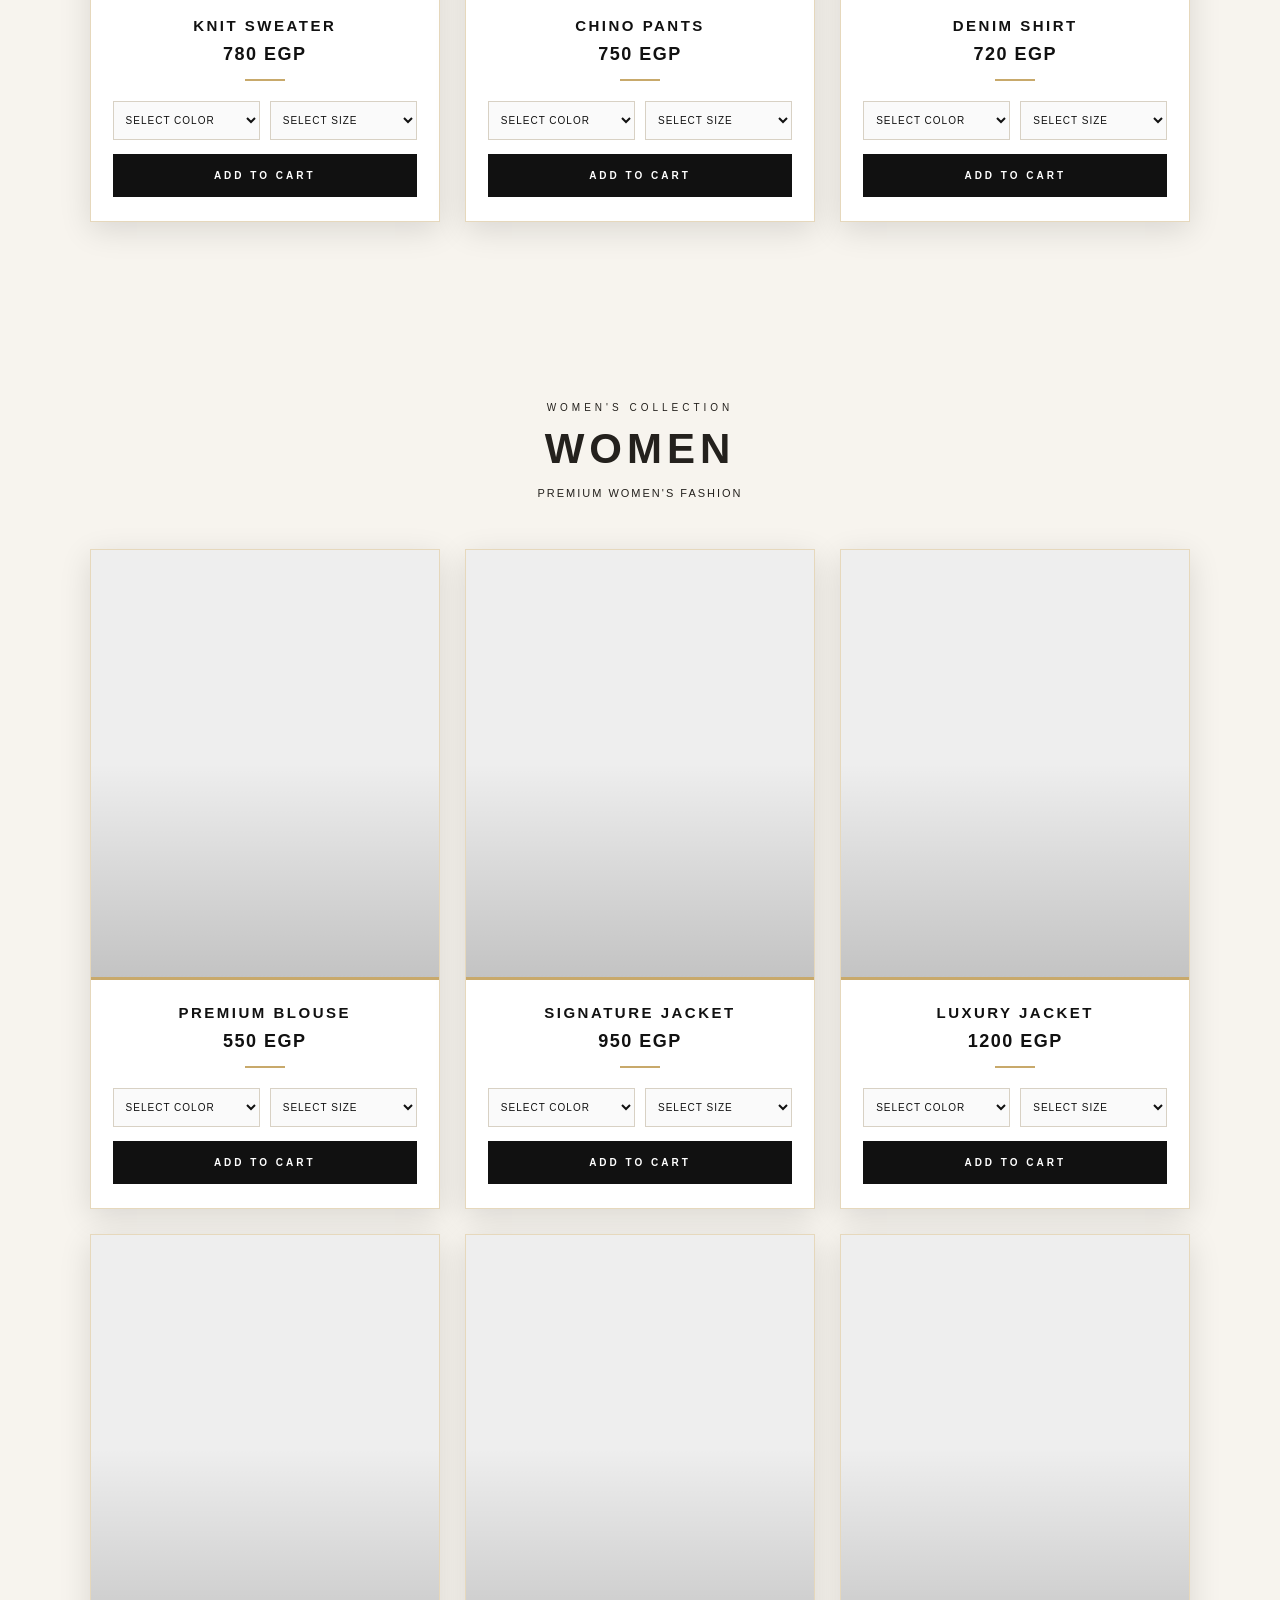
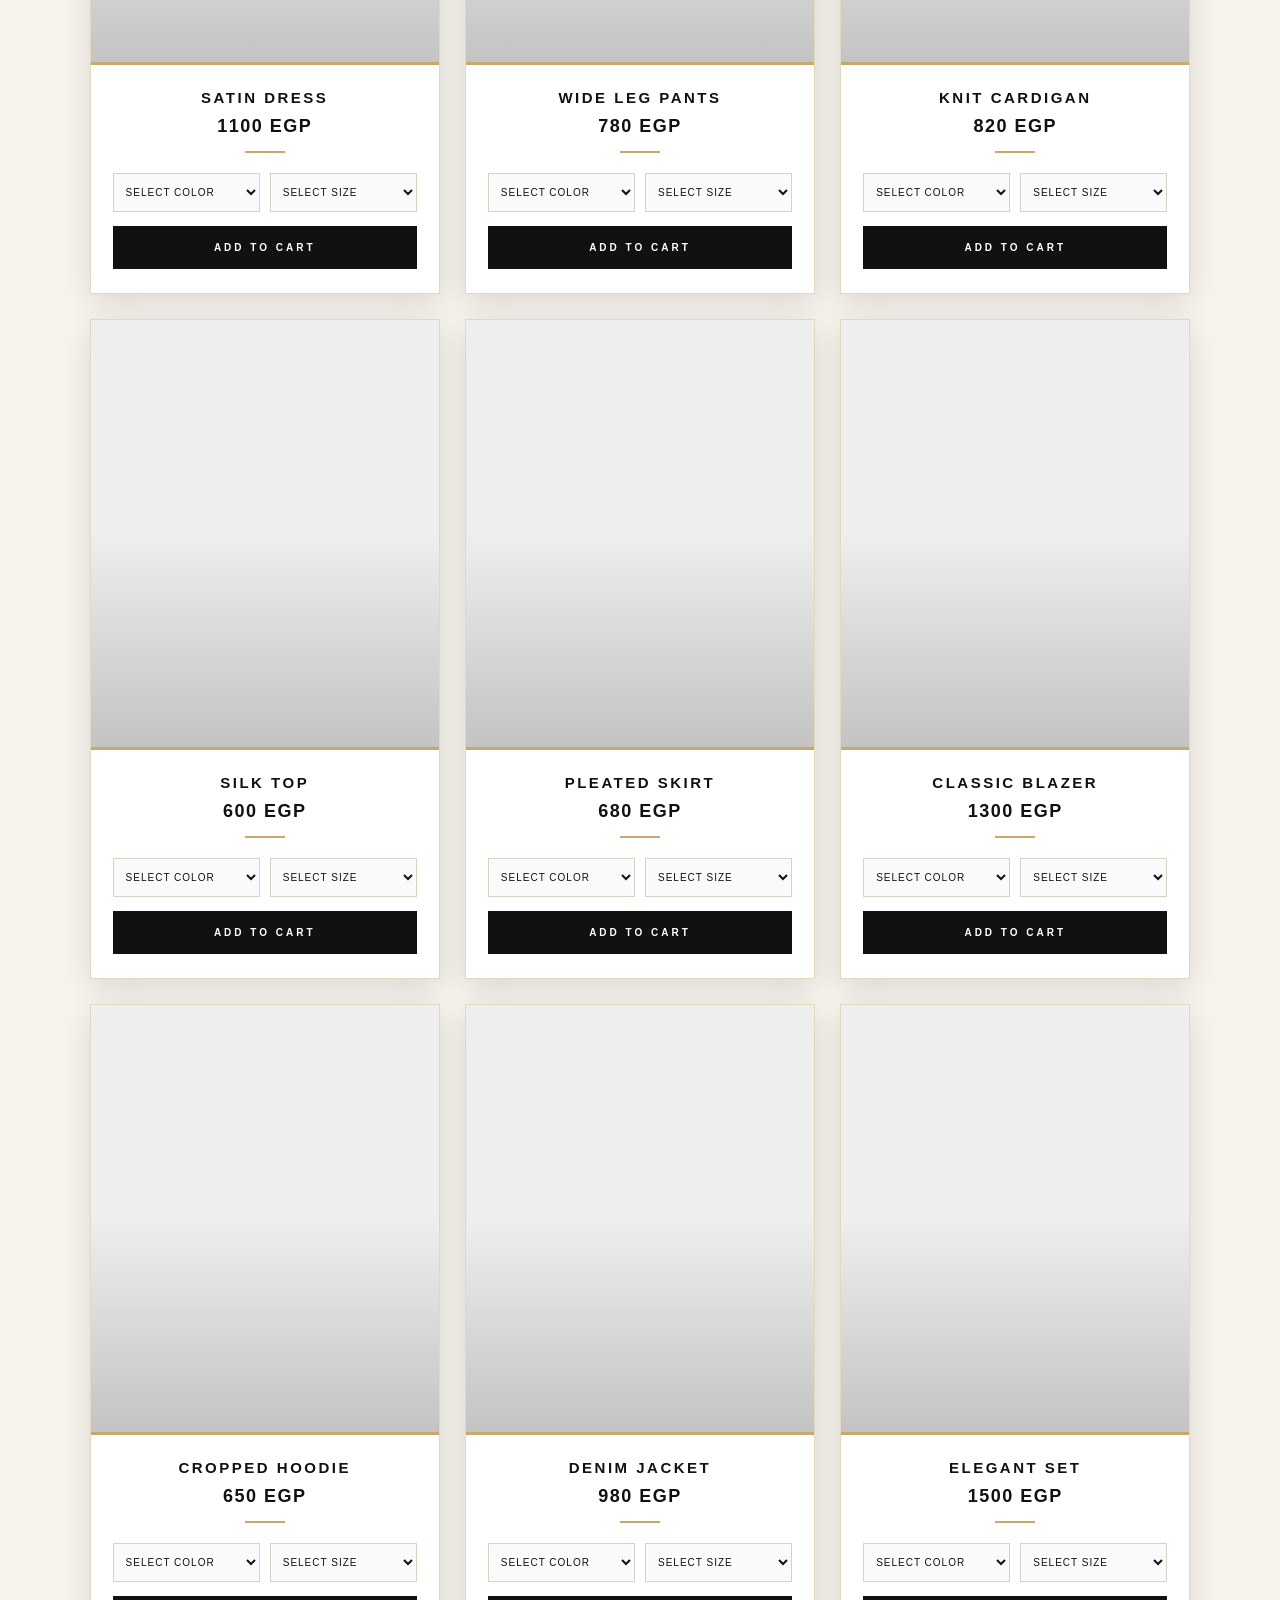
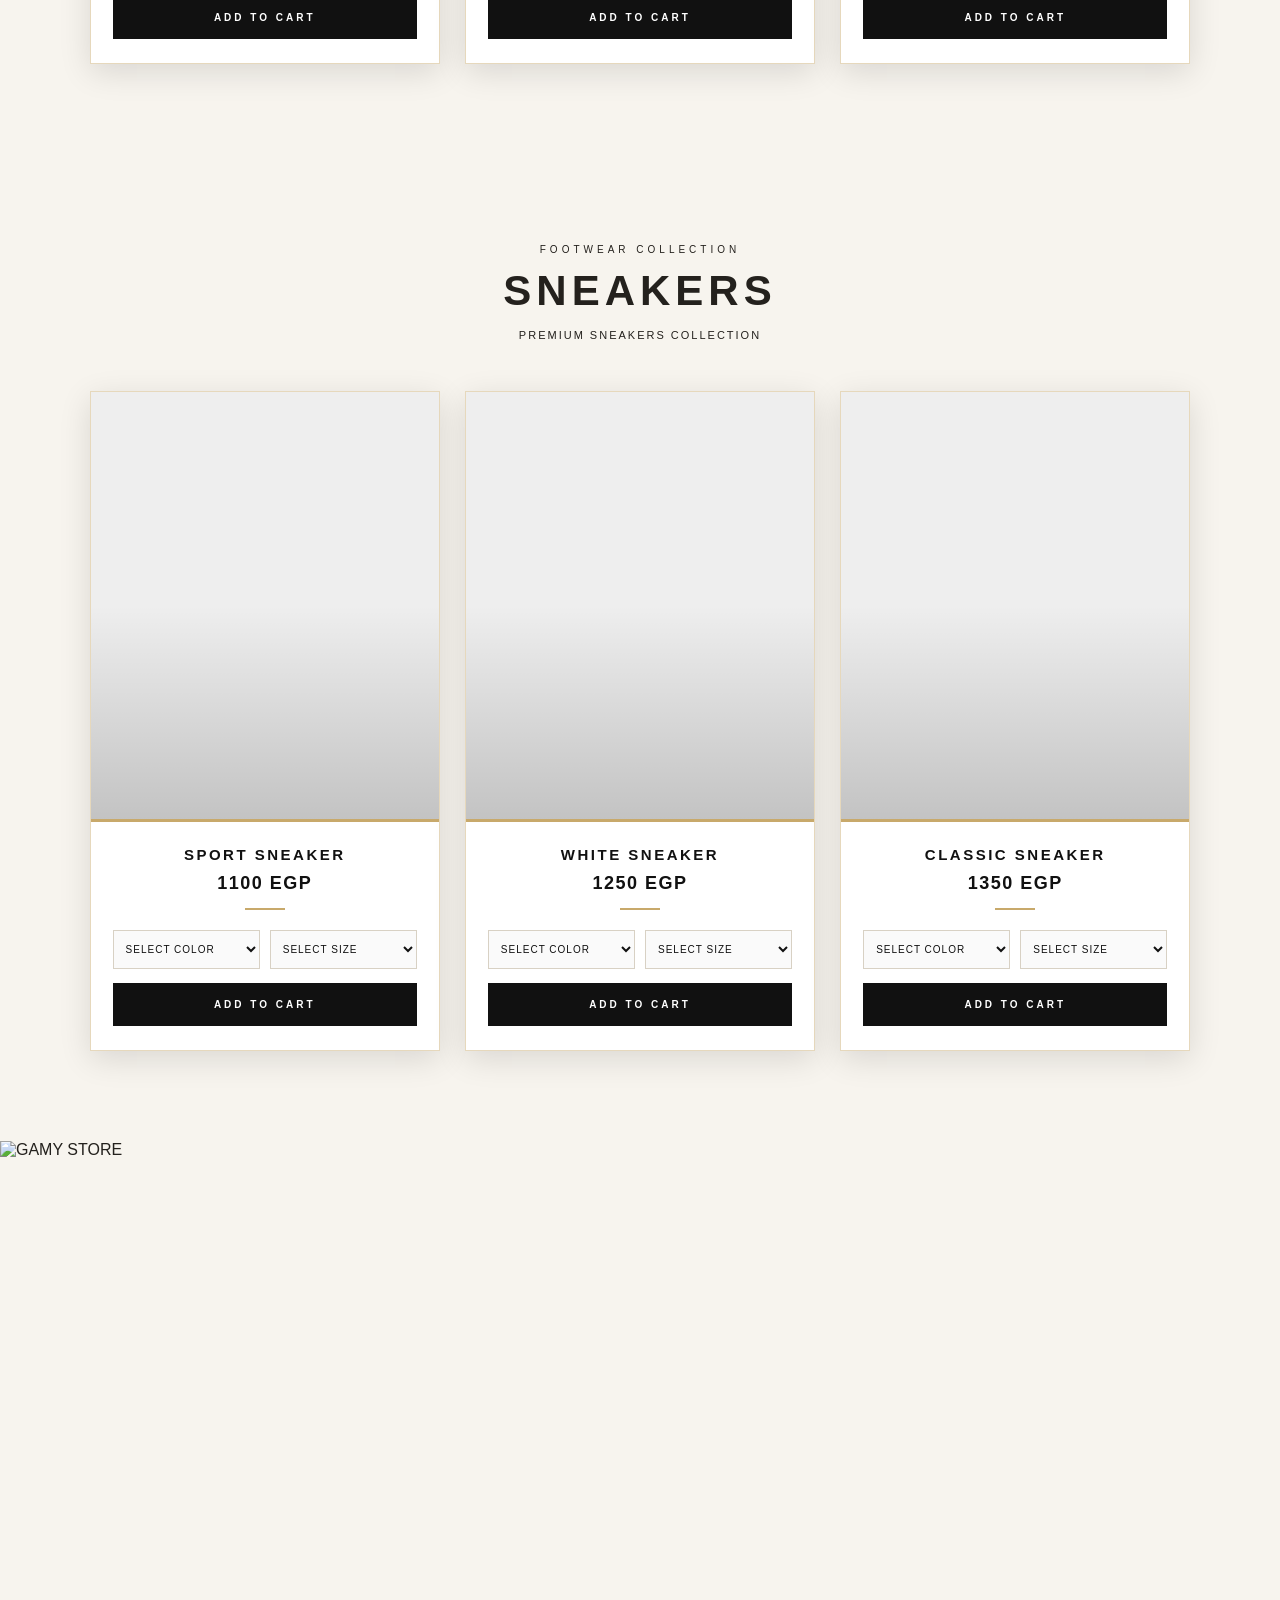
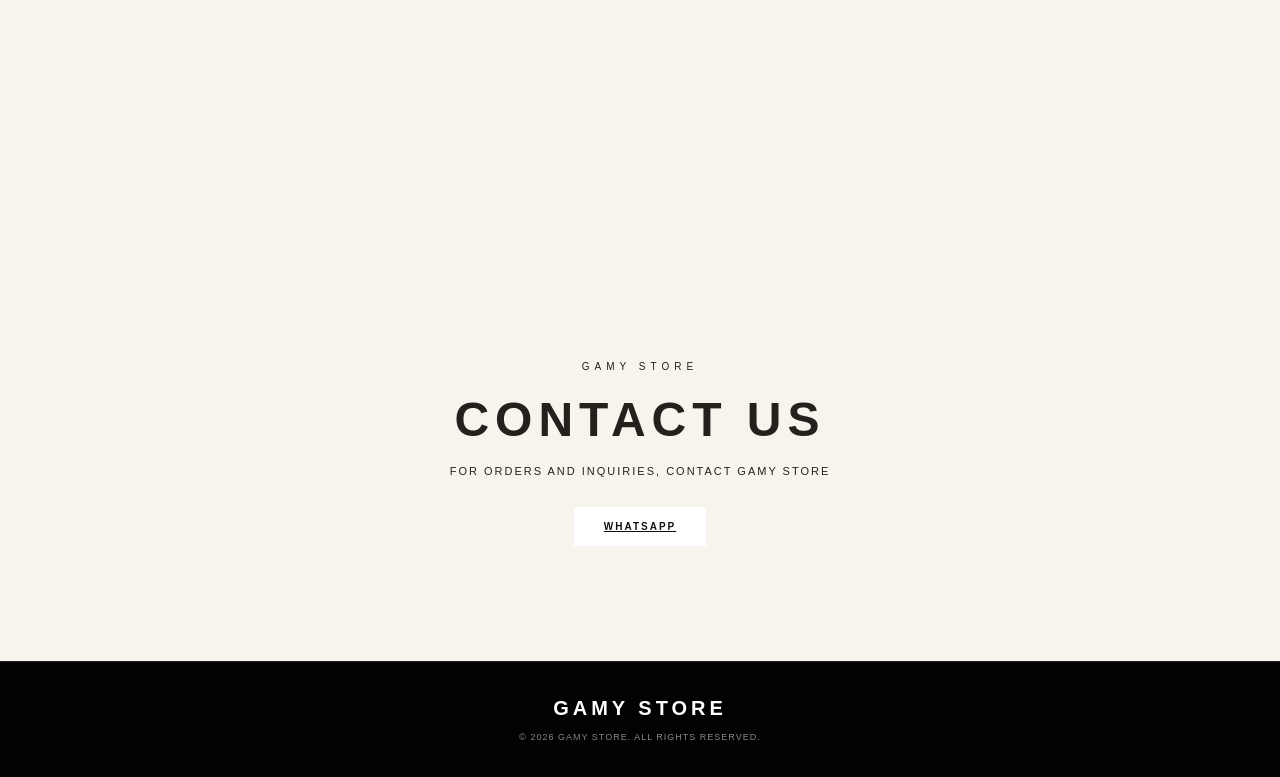
==== commit 3cc87073: "index.html" ====
--- a/index.html
+++ b/index.html
@@ -1810,7 +1810,24 @@
                 height: 380px;
             }
         }
-
+.gamy-logo-image {
+    width: 58px;
+    height: 58px;
+    object-fit: contain;
+    transition: transform 0.7s ease, filter 0.7s ease;
+}
+
+.gamy-logo-image:hover {
+    transform: rotate(360deg);
+    filter: drop-shadow(0 0 8px #c8a96b);
+}
+
+@media (max-width: 700px) {
+    .gamy-logo-image {
+        width: 44px;
+        height: 44px;
+    }
+}
     </style>
 </head>
 
@@ -1861,11 +1878,15 @@
          HEADER
     ===================================================== -->
 
-    <header class="header">
-
-        <div class="logo">
-            GAMY STORE
-        </div>
+ 
+<div class="logo">
+    <img
+        src="https://cdn.phototourl.com/member/2026-10-14-47cbdbb9-b046-459e-8cfb-e4eed73b54dd.jpg"
+        alt="GAMY STORE"
+        class="gamy-logo-image"
+    >
+</div>
+
 
         <nav class="nav">
 
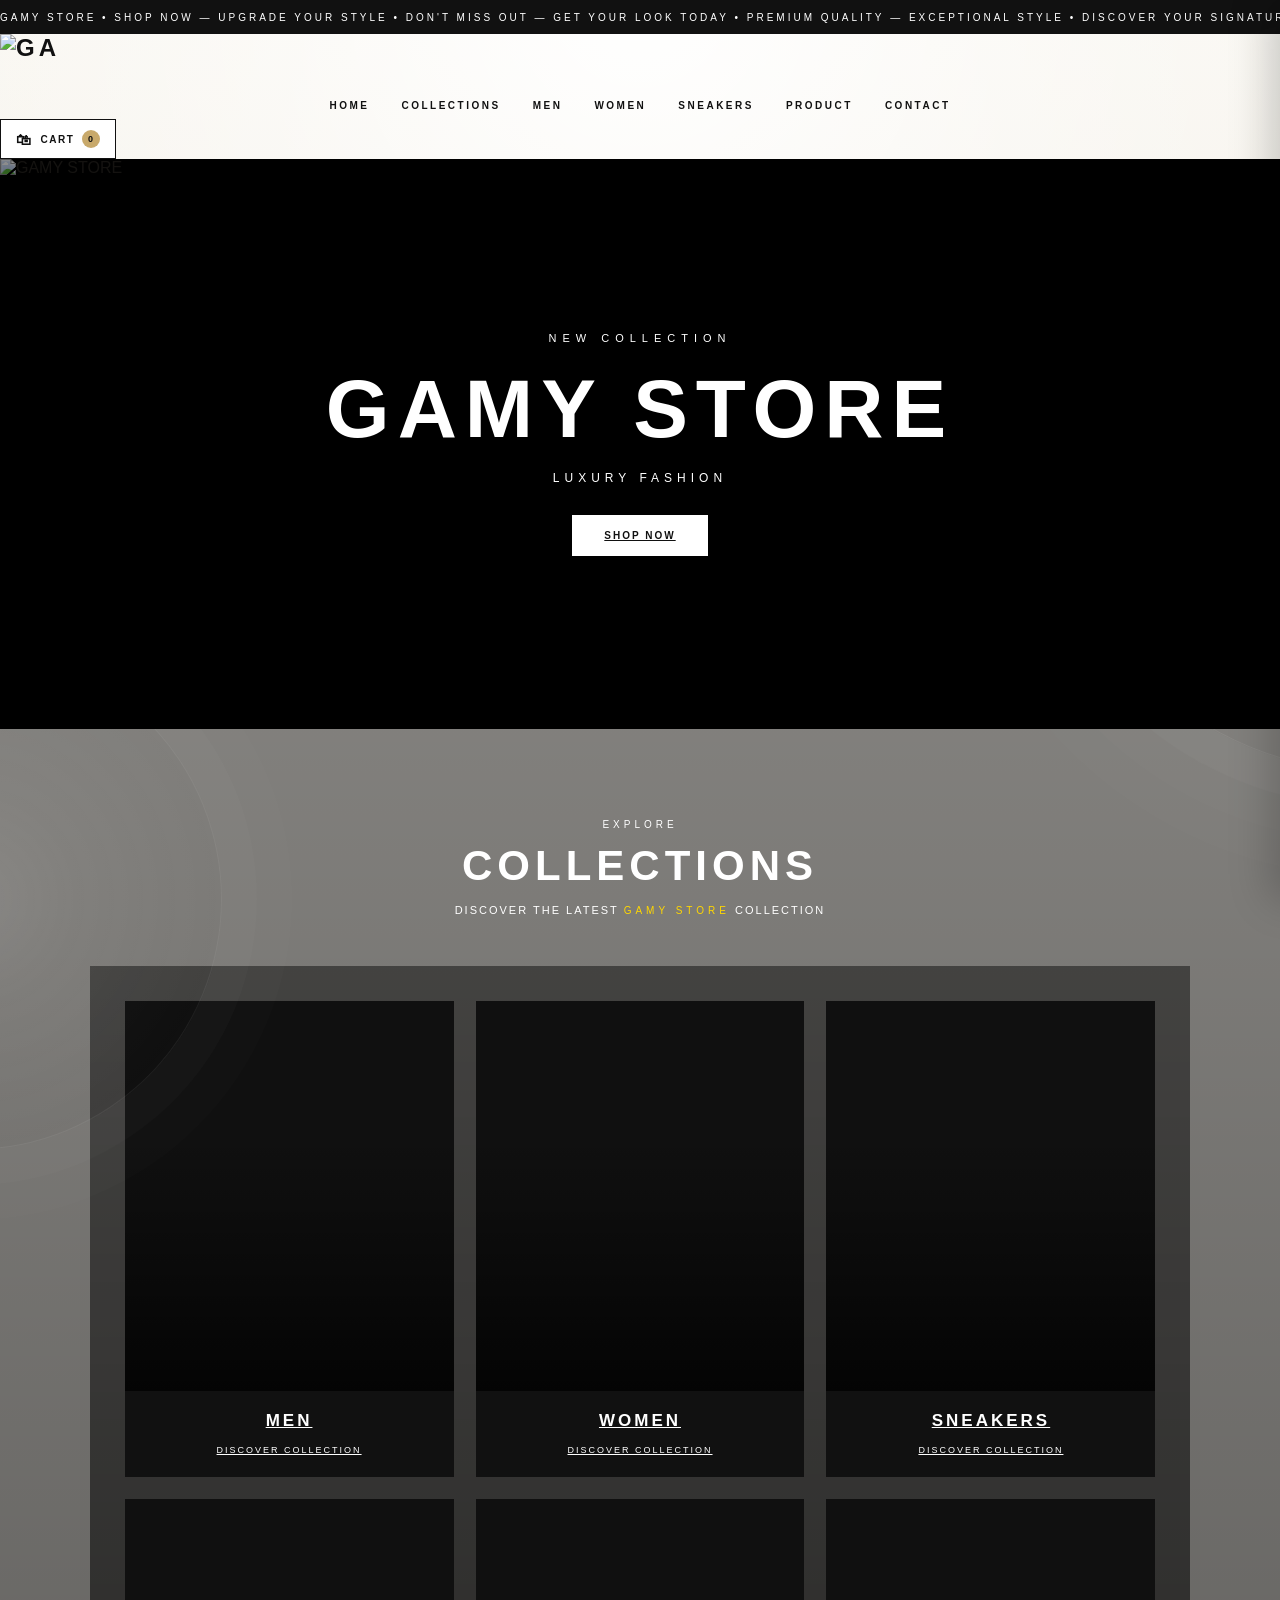
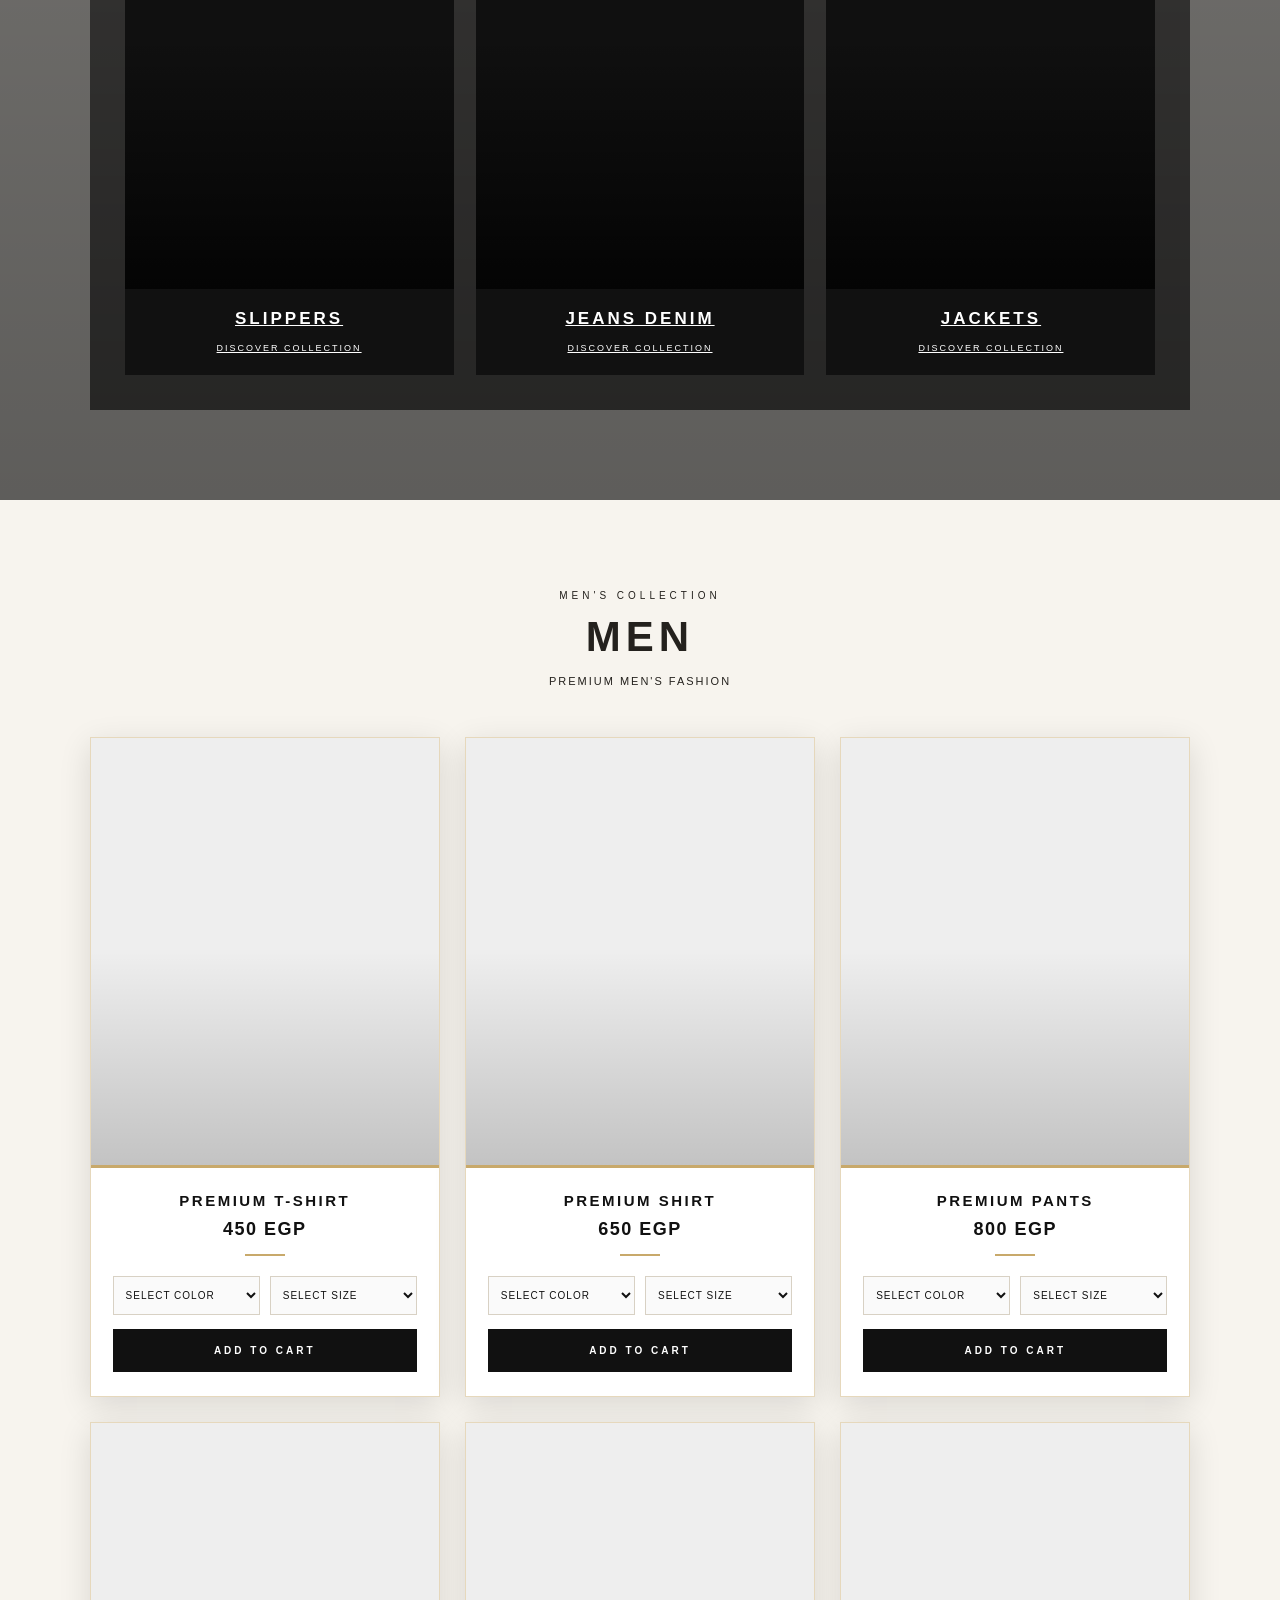
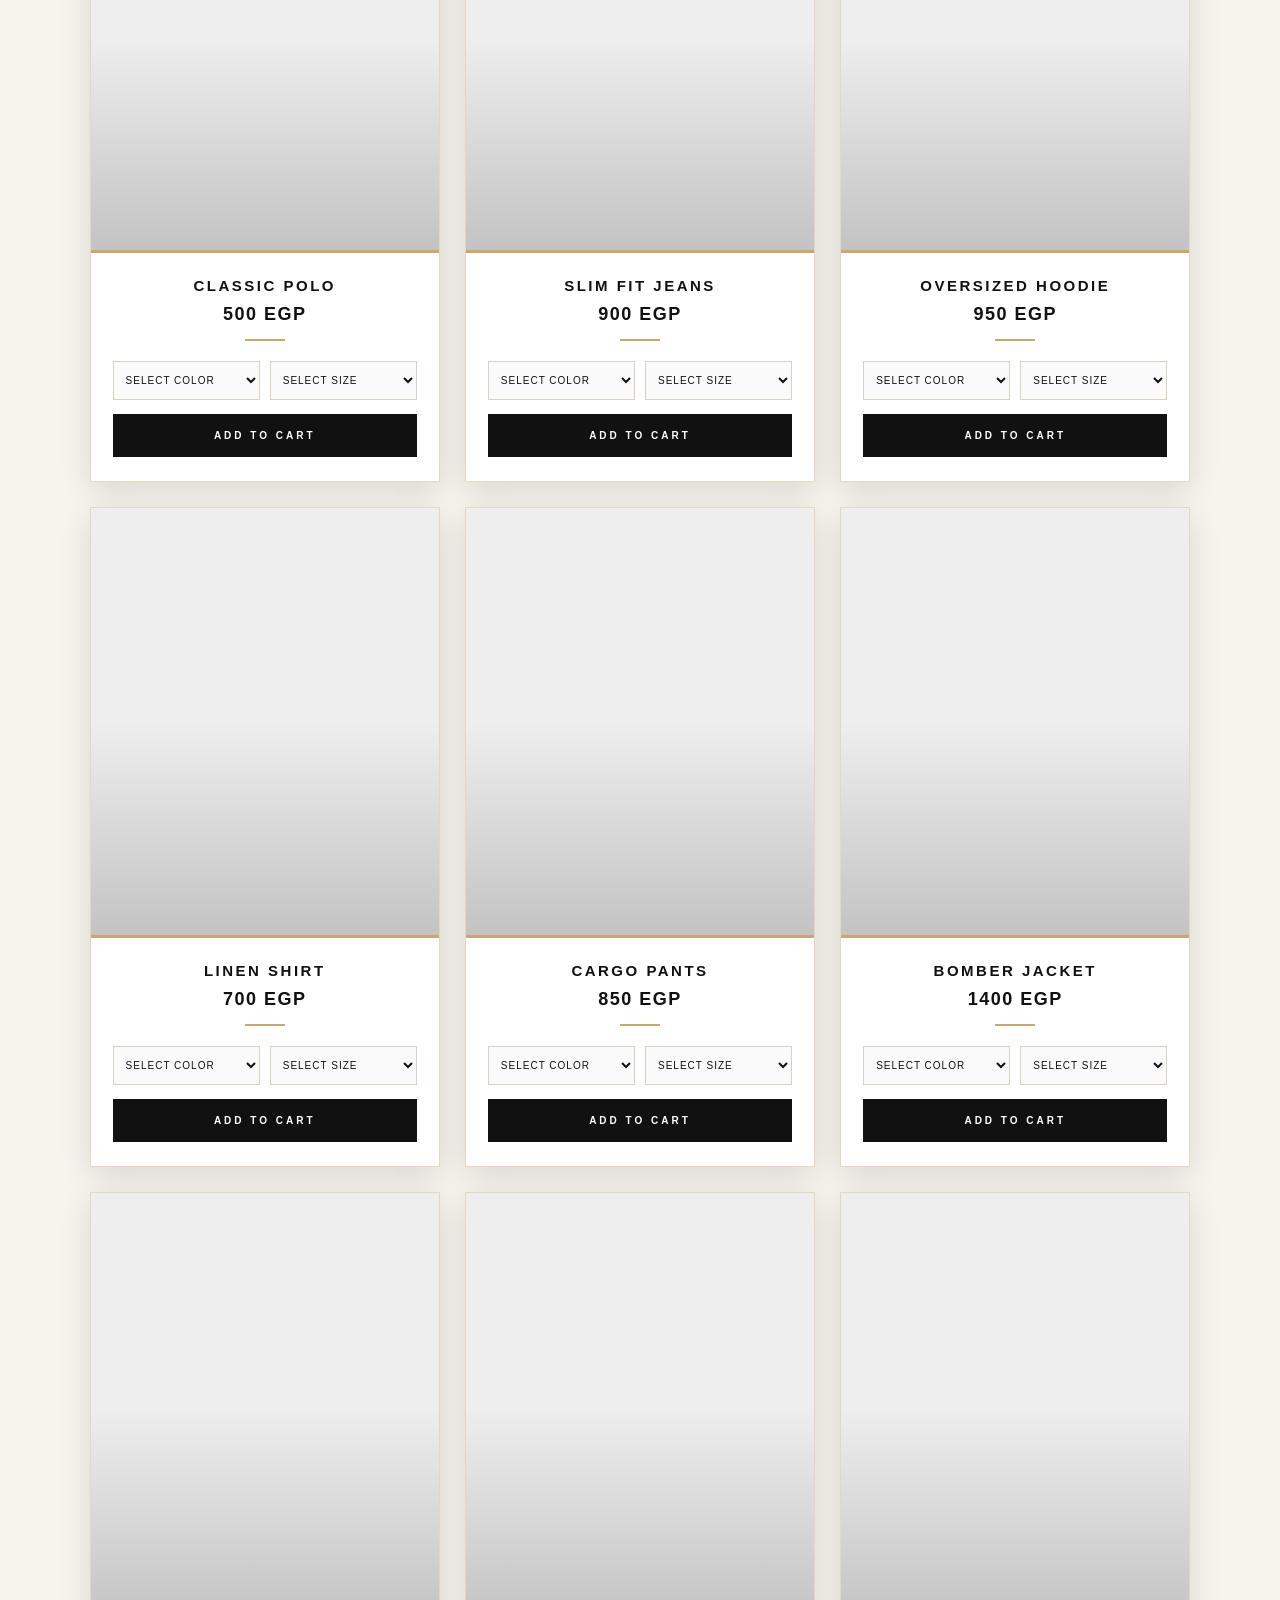
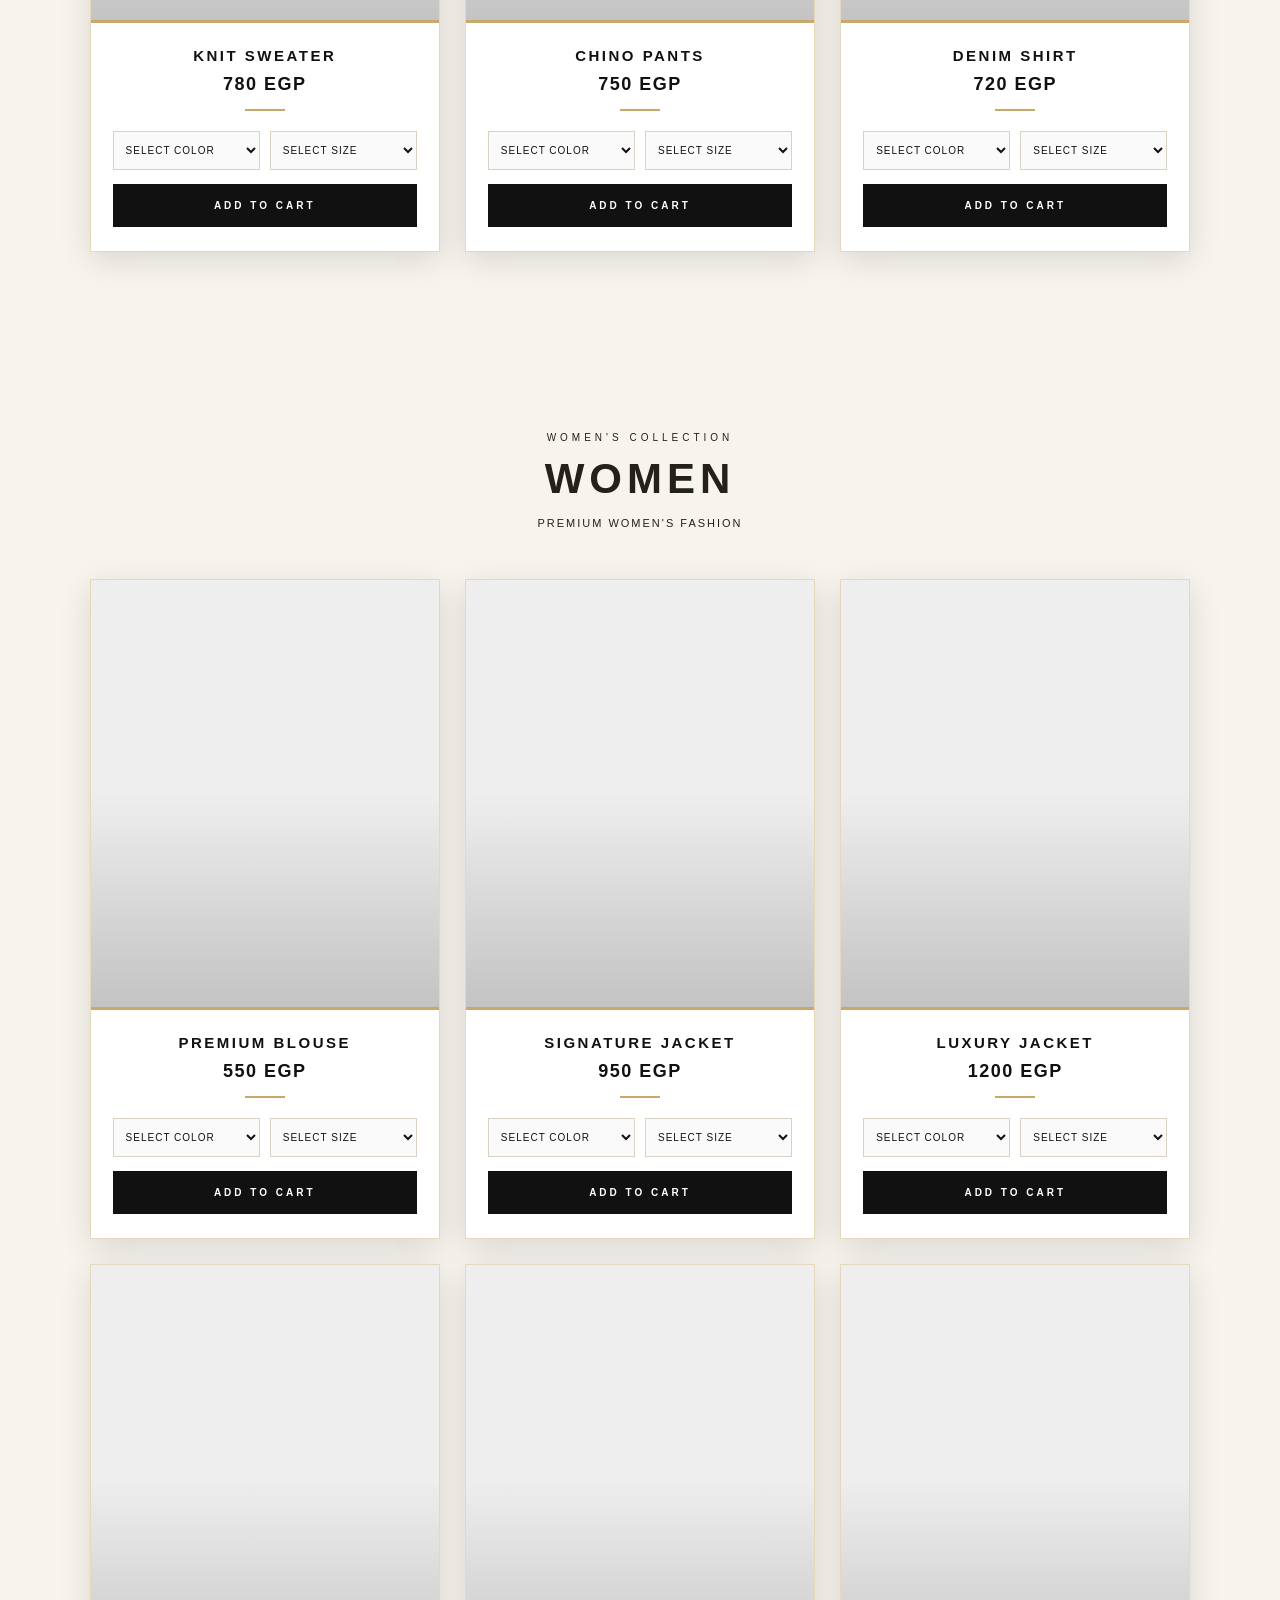
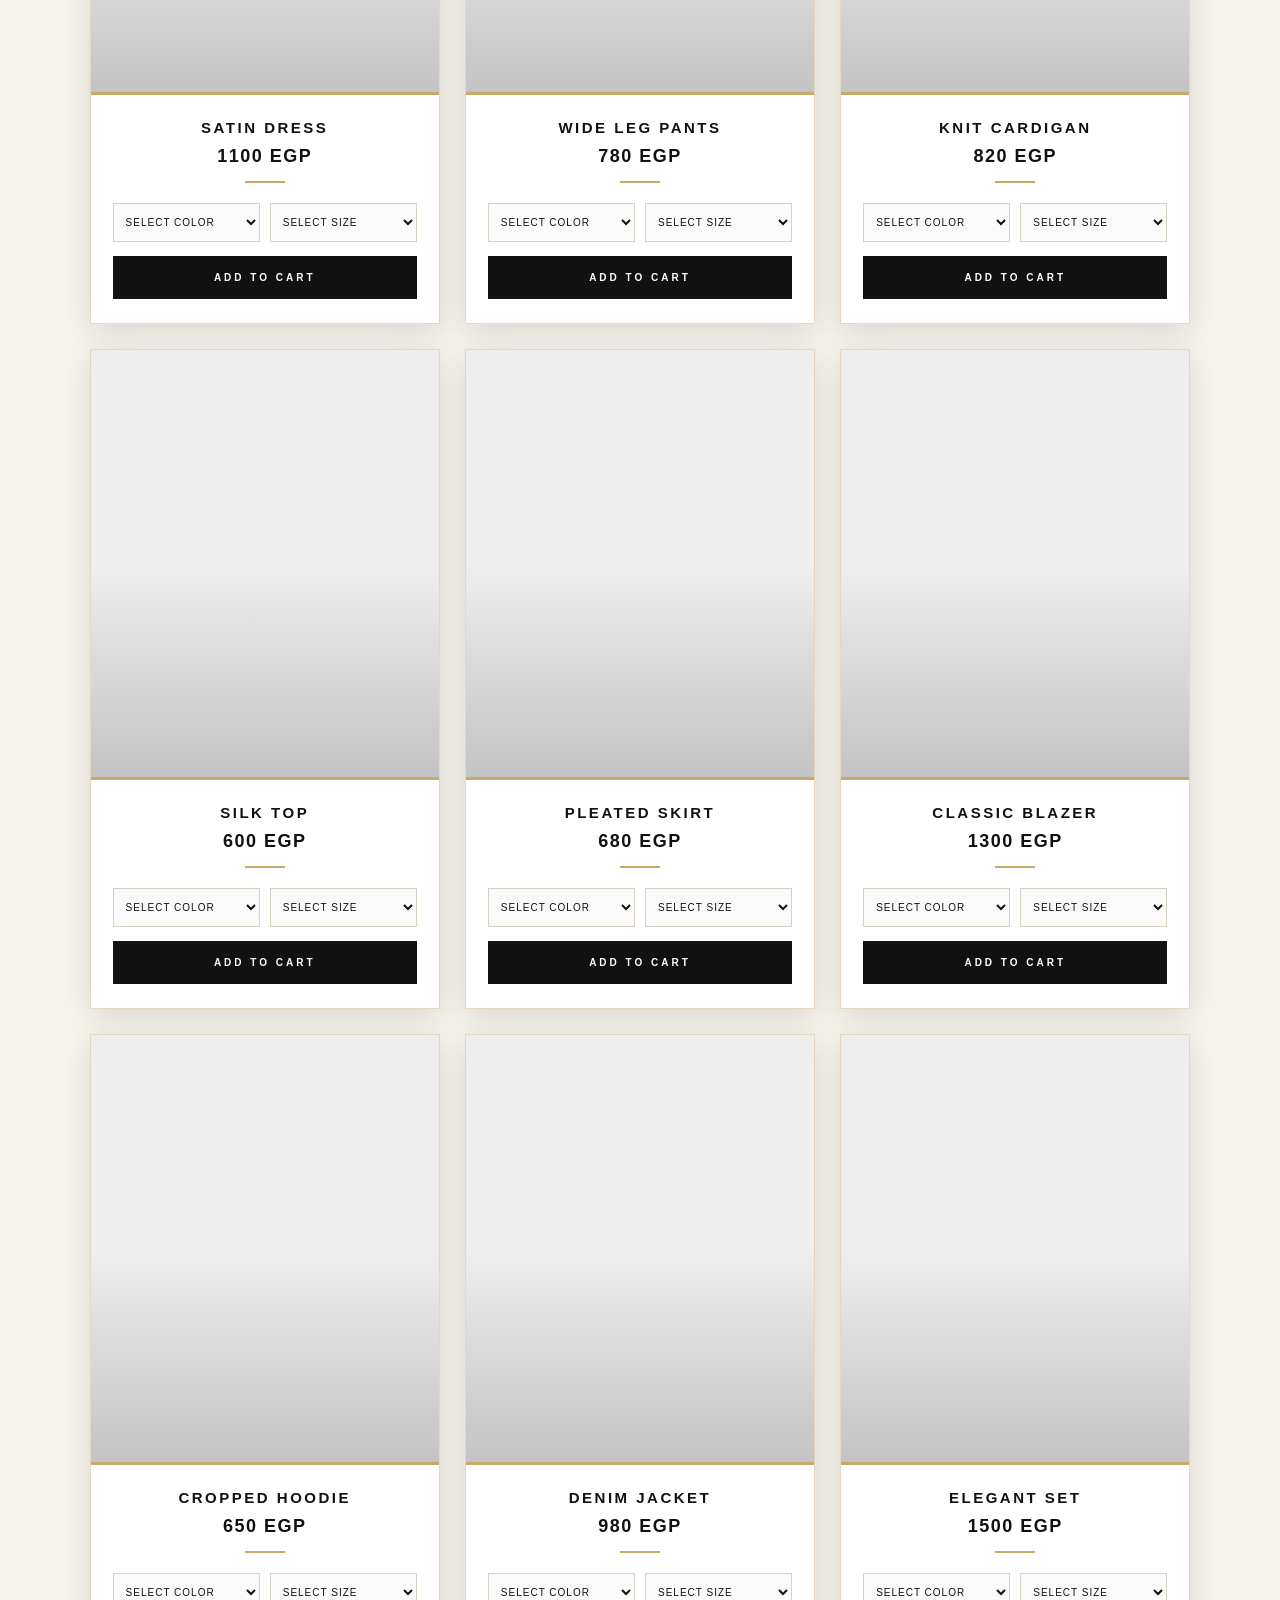
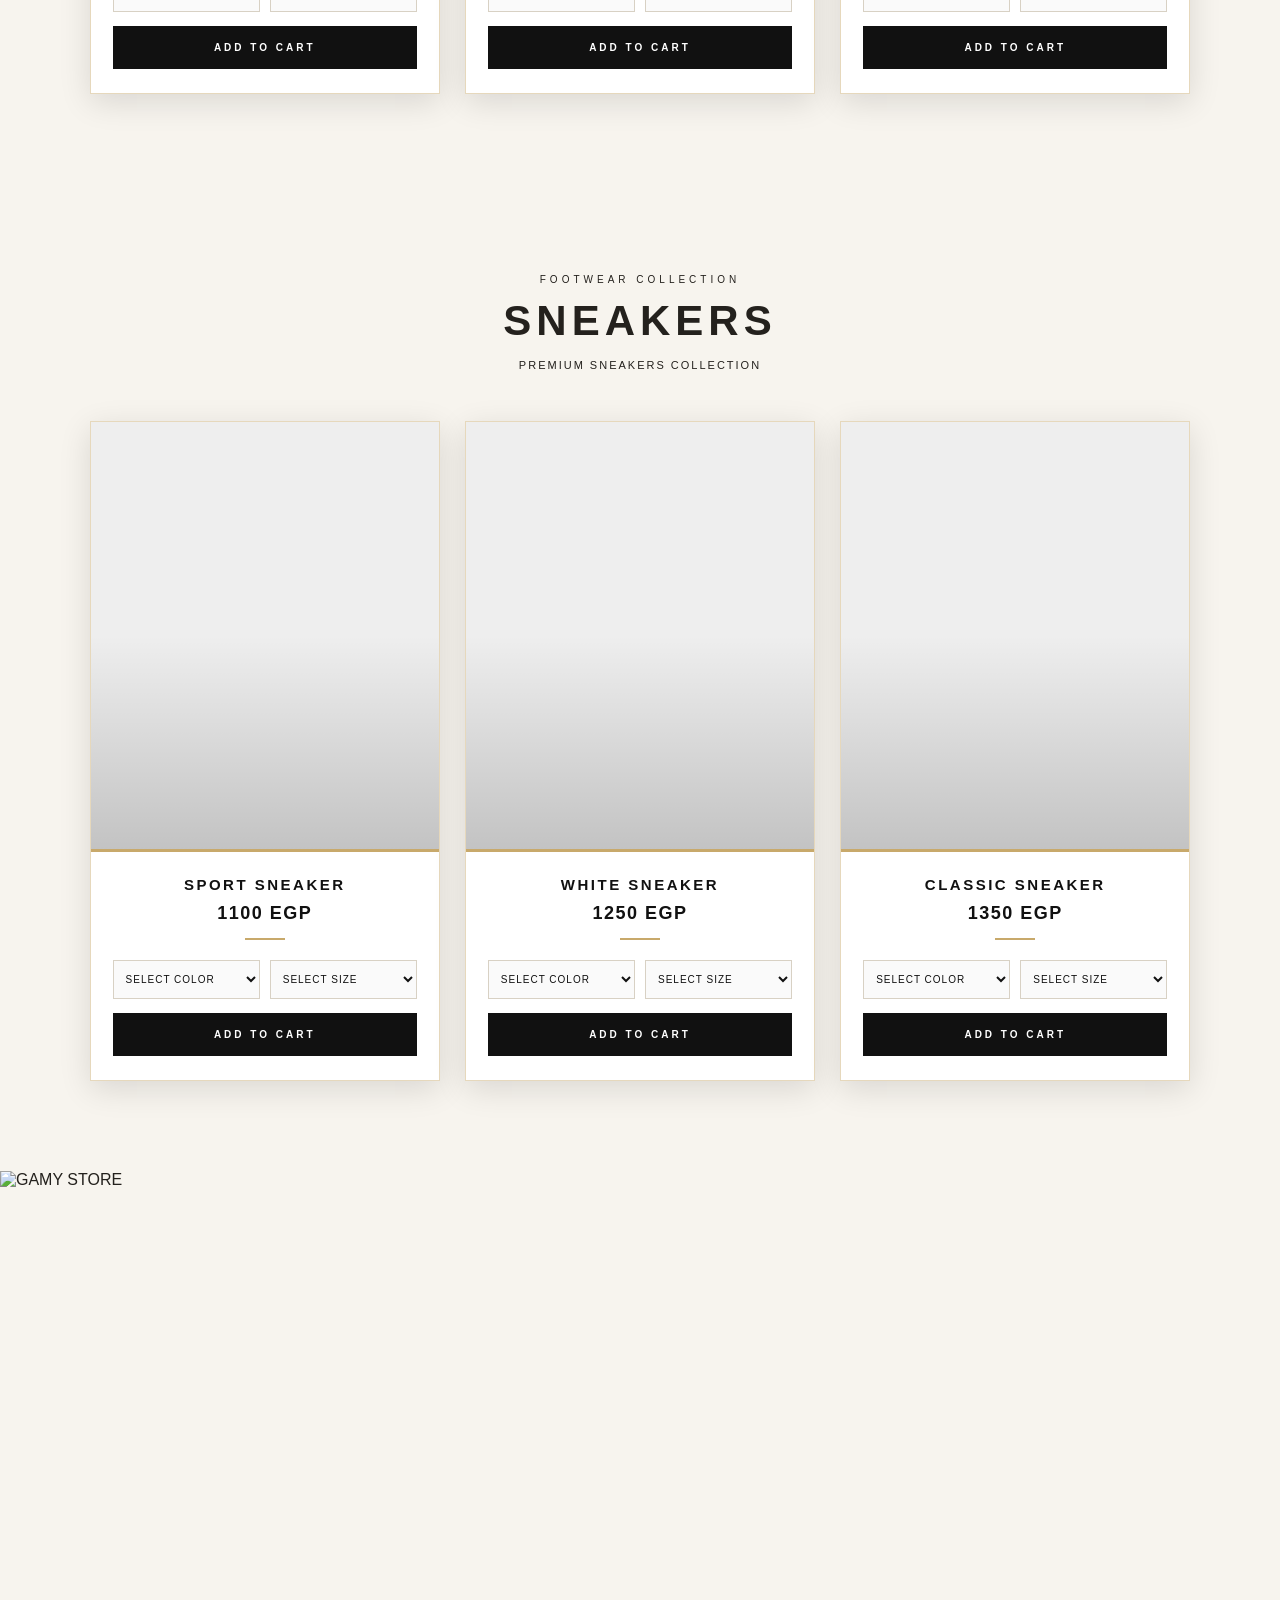
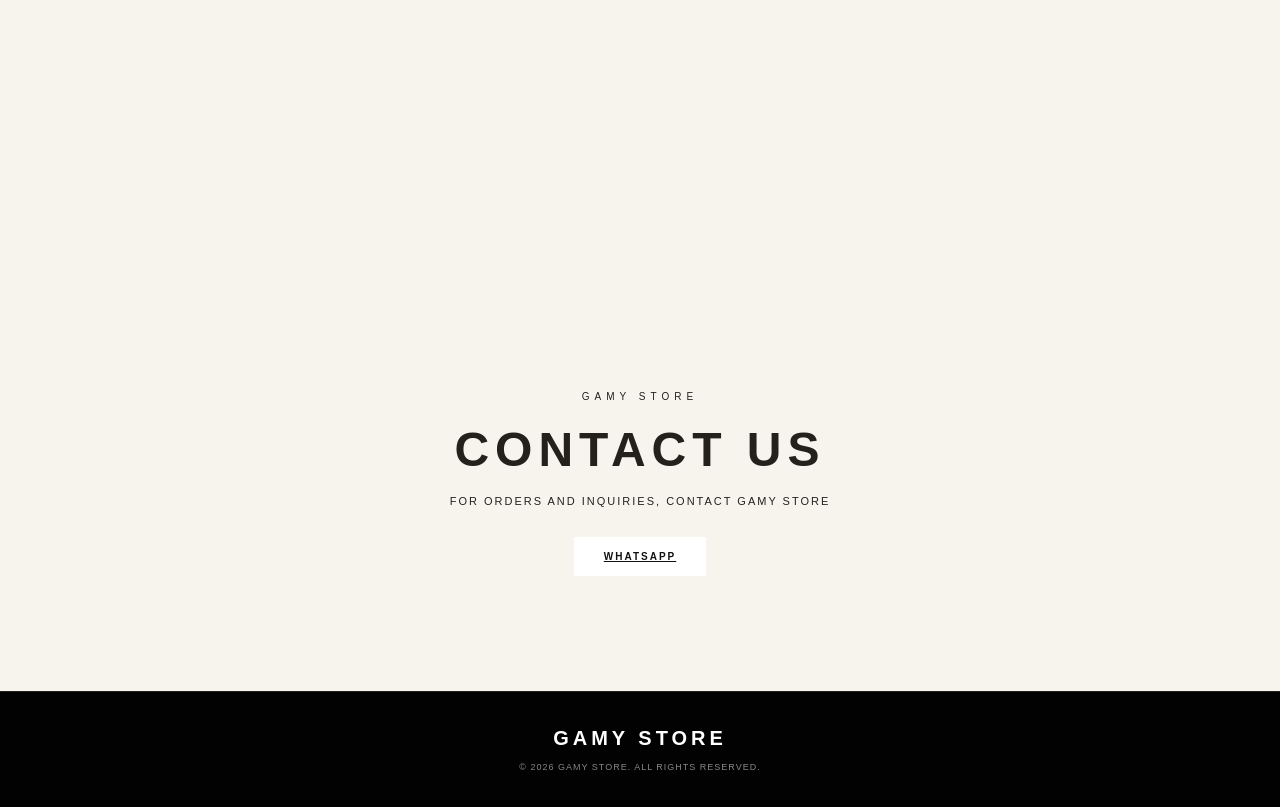
==== commit e1662af8: "Update index.html" ====
--- a/index.html
+++ b/index.html
@@ -146,7 +146,12 @@
             white-space: nowrap;
             color: #111;
         }
-
+.gamy-logo-image {
+    width: 40px;
+    height: 40px;
+    object-fit: contain;
+    display: block;
+}
         .nav {
             display: flex;
             align-items: center;
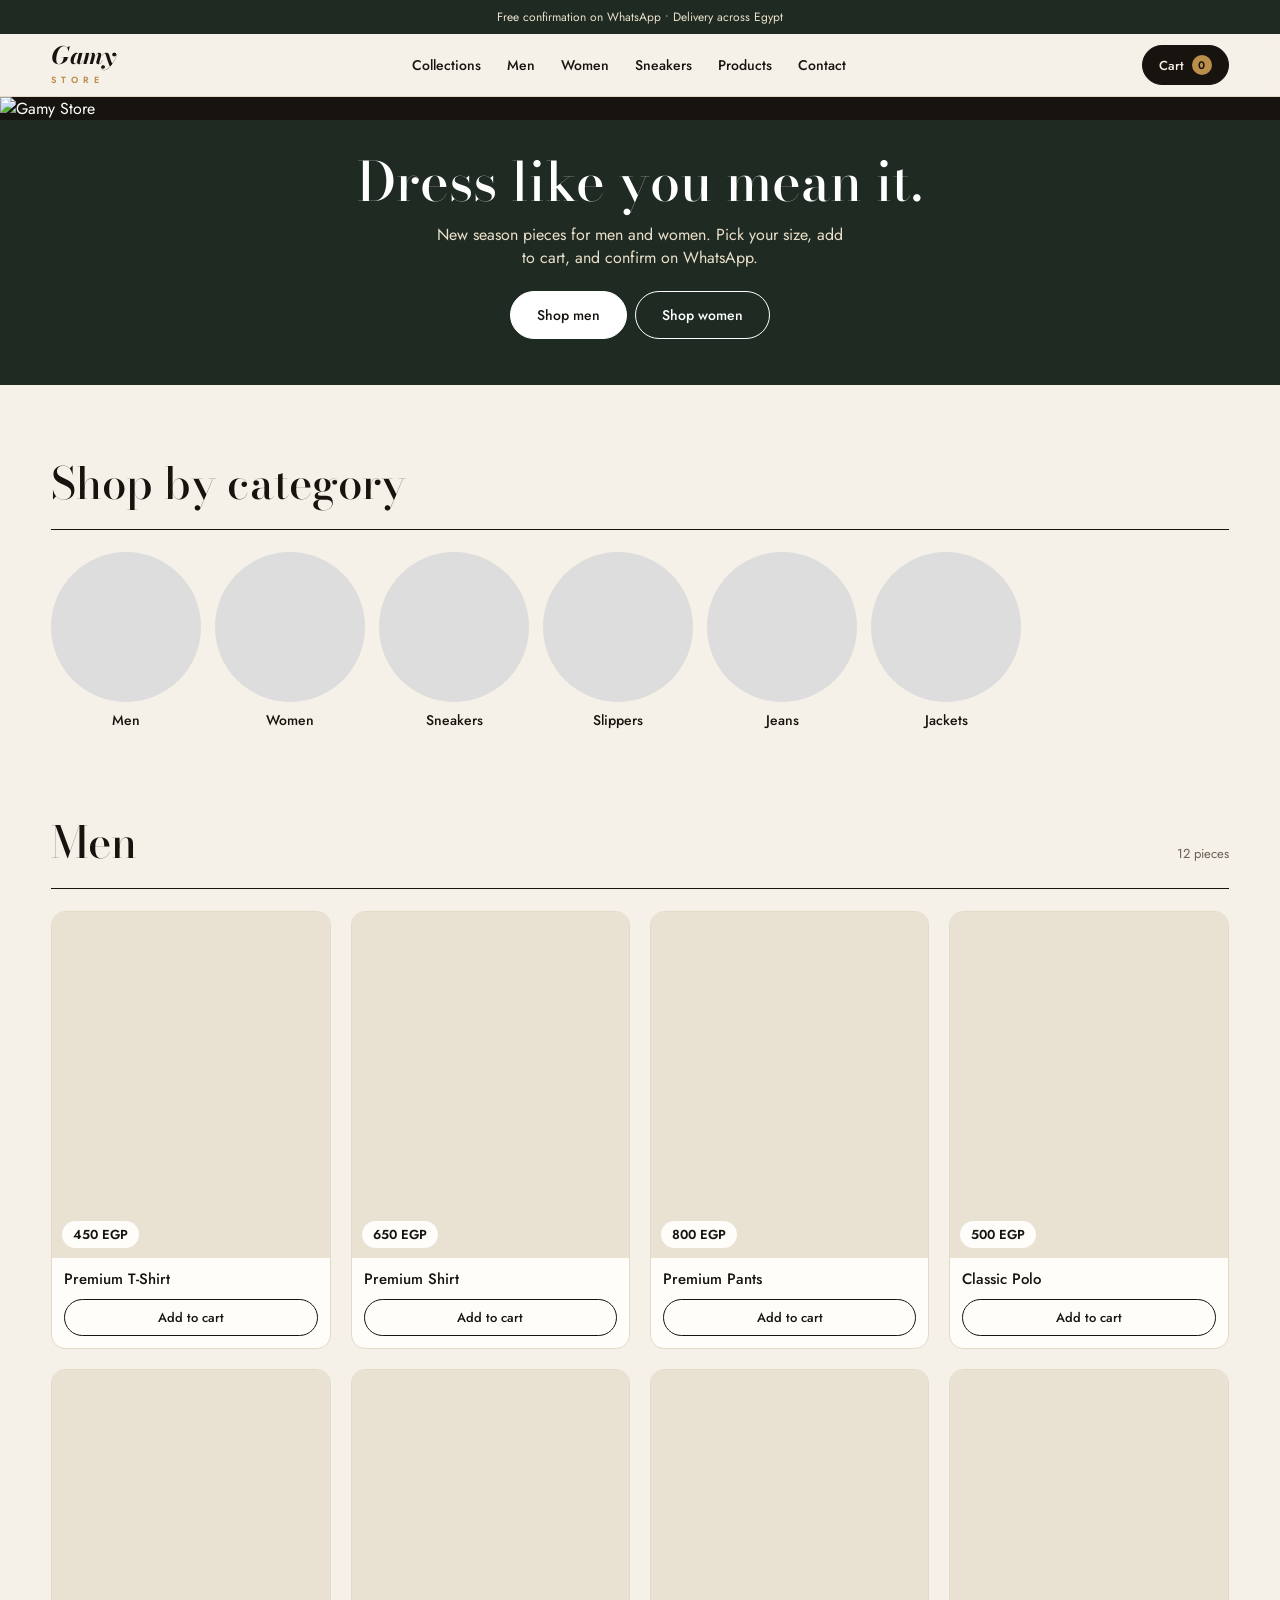
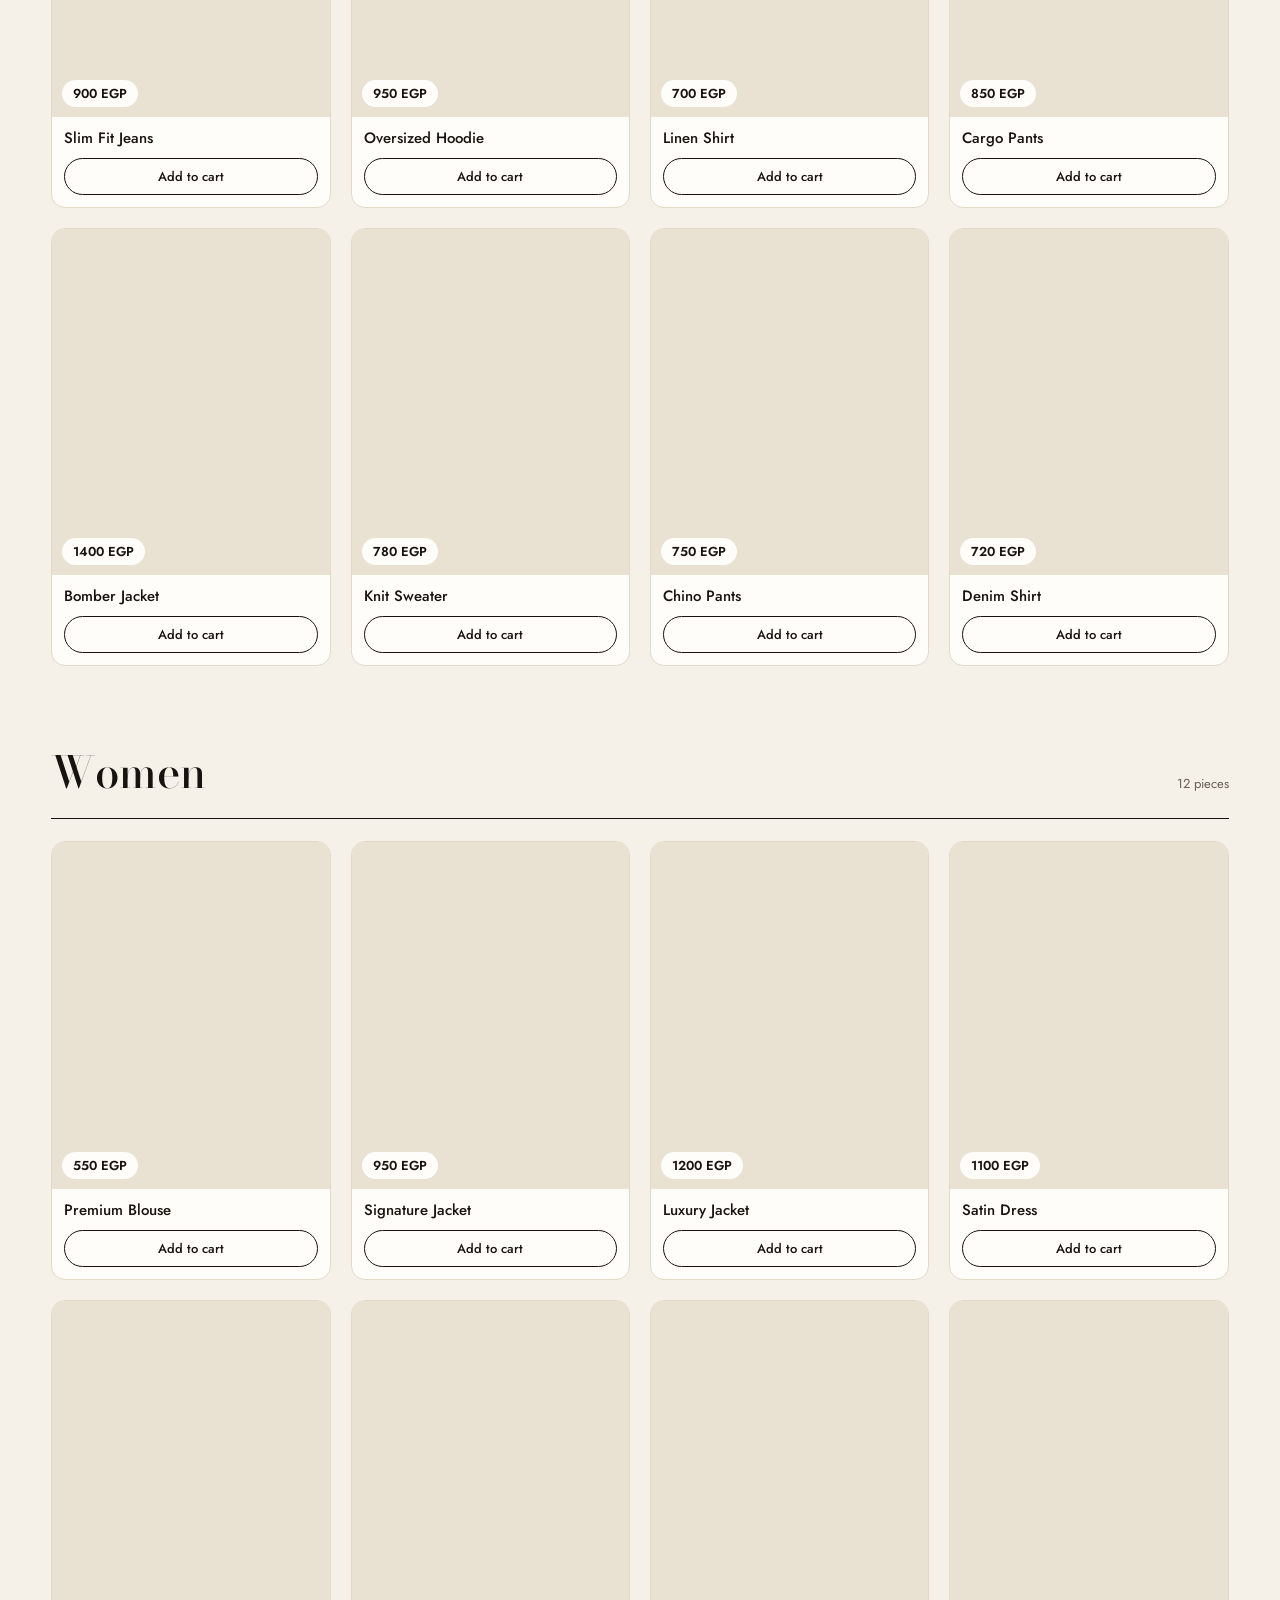
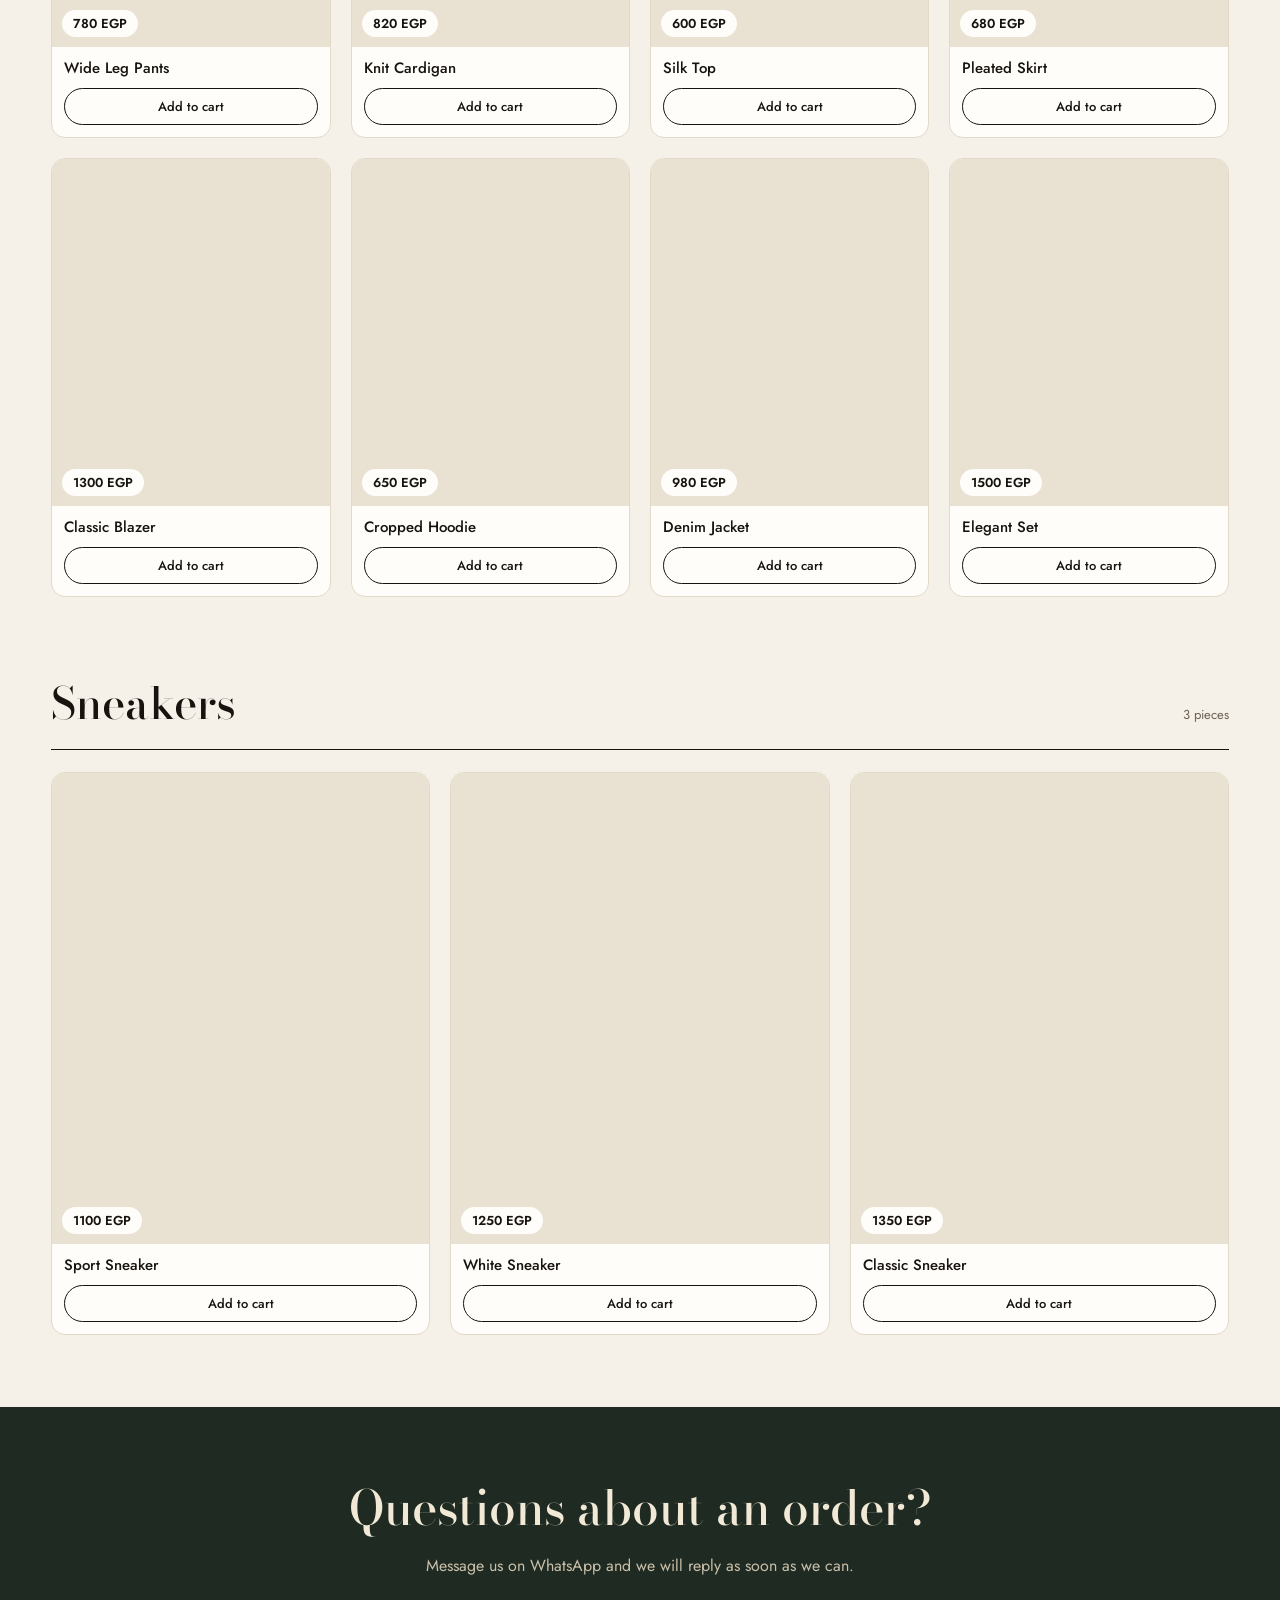
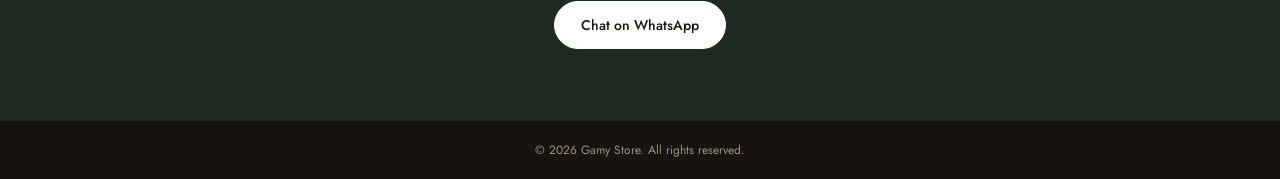
==== commit fc7d80f3: "index.html" ====
--- a/index.html
+++ b/index.html
@@ -1,4463 +1,226 @@
 <!DOCTYPE html>
 <html lang="en">
-
 <head>
-
-    <meta charset="UTF-8">
-
-    <meta name="viewport"
-        content="width=device-width, initial-scale=1.0">
-
-    <title>GAMY STORE | Luxury Fashion</title>
-
-    <style>
-
-        /* =====================================================
-           RESET
-        ===================================================== */
-
-        * {
-            margin: 0;
-            padding: 0;
-            box-sizing: border-box;
-        }
-
-        html {
-            scroll-behavior: smooth;
-        }
-
-        /* =====================================================
-           GAMY STORE - AFRO FASHION BACKGROUND
-        ===================================================== */
-
-        body {
-            font-family: Arial, Tahoma, sans-serif;
-            color: #24211d;
-            background-color: #f7f4ee;
-            background-image:
-                radial-gradient(circle at 50% 0%, rgba(255,255,255,0.95) 0%, rgba(255,255,255,0.35) 35%, transparent 65%),
-                linear-gradient(180deg, #faf8f3 0%, #f3efe7 55%, #eee8dd 100%);
-            background-attachment: fixed;
-            position: relative;
-            overflow-x: hidden;
-        }
-
-        /* LARGE AFRO CIRCLE - RIGHT */
-
-        body::before {
-            content: "";
-            position: fixed;
-            width: 650px;
-            height: 650px;
-            top: 120px;
-            right: -420px;
-            border-radius: 50%;
-            border: 1px solid rgba(255,255,255,0.07);
-            box-shadow:
-                0 0 0 35px rgba(255,255,255,0.018),
-                0 0 0 70px rgba(255,255,255,0.012),
-                0 0 0 105px rgba(255,255,255,0.008);
-            pointer-events: none;
-            z-index: 0;
-        }
-
-        /* LARGE AFRO CIRCLE - LEFT */
-
-        body::after {
-            content: "";
-            position: fixed;
-            width: 520px;
-            height: 520px;
-            bottom: -330px;
-            left: -300px;
-            border-radius: 50%;
-            border: 1px solid rgba(255,255,255,0.065);
-            box-shadow:
-                0 0 0 35px rgba(255,255,255,0.017),
-                0 0 0 70px rgba(255,255,255,0.010);
-            pointer-events: none;
-            z-index: 0;
-        }
-
-        /* SOFT WHITE LIGHT - LEFT */
-
-        body::after {
-            content: "";
-            position: fixed;
-            width: 500px;
-            height: 500px;
-            bottom: -250px;
-            left: -280px;
-            border-radius: 50%;
-            background: radial-gradient(circle, rgba(255,255,255,0.09) 0%, rgba(255,255,255,0.035) 30%, rgba(255,255,255,0.01) 55%, transparent 72%);
-            pointer-events: none;
-            z-index: 0;
-        }
-
-        /* =====================================================
-           TOP BAR
-        ===================================================== */
-
-        .top-bar {
-            width: 100%;
-            height: 34px;
-            background: #111;
-            color: #fff;
-            overflow: hidden;
-            display: flex;
-            align-items: center;
-        }
-
-        .top-bar-track {
-            white-space: nowrap;
-            font-size: 10px;
-            letter-spacing: 3px;
-            animation: ticker 25s linear infinite;
-        }
-
-        @keyframes ticker {
-            from { transform: translateX(0); }
-            to { transform: translateX(-50%); }
-        }
-
-        /* =====================================================
-           HEADER
-        ===================================================== */
-
-        .header {
-            width: 100%;
-            height: 78px;
-            background: #fff;
-            color: #111;
-            display: flex;
-            align-items: center;
-            justify-content: space-between;
-            padding: 0 45px;
-            position: sticky;
-            top: 0;
-            z-index: 1000;
-            border-bottom: 1px solid #e5e5e5;
-        }
-
-        .logo {
-            font-size: 24px;
-            font-weight: 700;
-            letter-spacing: 4px;
-            white-space: nowrap;
-            color: #111;
-        }
-.gamy-logo-image {
-    width: 40px;
-    height: 40px;
-    object-fit: contain;
-    display: block;
-}
-        .nav {
-            display: flex;
-            align-items: center;
-            justify-content: center;
-            gap: 32px;
-        }
-
-        .nav a {
-            position: relative;
-            color: #111;
-            text-decoration: none;
-            font-size: 10px;
-            font-weight: 600;
-            letter-spacing: 2.5px;
-            text-transform: uppercase;
-            padding: 8px 0;
-            transition: color 0.3s ease, transform 0.3s ease;
-        }
-
-        .nav a::after {
-            content: "";
-            position: absolute;
-            left: 50%;
-            bottom: 0;
-            width: 0;
-            height: 1px;
-            background: #c8a96b;
-            transform: translateX(-50%);
-            transition: width 0.3s ease;
-        }
-
-        .nav a:hover {
-            color: #c8a96b;
-            transform: translateY(-1px);
-        }
-
-        .nav a:hover::after {
-            width: 100%;
-        }
-
-        .cart-button {
-            border: 1px solid #111;
-            background: #fff;
-            color: #111;
-            padding: 10px 15px;
-            cursor: pointer;
-            display: flex;
-            align-items: center;
-            gap: 8px;
-            font-size: 10px;
-            font-weight: bold;
-            letter-spacing: 1.5px;
-            transition: 0.3s;
-            white-space: nowrap;
-        }
-
-        .cart-button:hover {
-            background: #111;
-            color: #fff;
-        }
-
-        .cart-icon {
-            font-size: 15px;
-        }
-
-        .cart-count {
-            min-width: 18px;
-            height: 18px;
-            border-radius: 50%;
-            background: #c8a96b;
-            color: #111;
-            display: inline-flex;
-            align-items: center;
-            justify-content: center;
-            font-size: 9px;
-            font-weight: bold;
-        }
-
-        /* =====================================================
-           HERO
-           DO NOT CHANGE
-        ===================================================== */
-
-        .home {
-            width: 100%;
-            height: 570px;
-            position: relative;
-            overflow: hidden;
-            background: #f5f5f5;
-        }
-
-        .hero-video {
-            position: absolute;
-            inset: 0;
-            width: 100%;
-            height: 100%;
-            overflow: hidden;
-            background: #000;
-            z-index: 1;
-        }
-
-        .hero-video iframe {
-            position: absolute;
-            top: 50%;
-            left: 50%;
-            width: 100vw;
-            height: 56.25vw;
-            min-width: 100%;
-            min-height: 100%;
-            border: 0;
-            transform: translate(-50%, -50%);
-            pointer-events: none;
-        }
-
-        .hero-video img {
-            position: absolute;
-            inset: 0;
-            width: 100%;
-            height: 100%;
-            object-fit: cover;
-            object-position: center center;
-            display: block;
-        }
-
-        .hero-overlay {
-            position: absolute;
-            inset: 0;
-            z-index: 2;
-            background: linear-gradient(rgba(0,0,0,0.45), rgba(0,0,0,0.45));
-            display: flex;
-            align-items: center;
-            justify-content: center;
-            text-align: center;
-            color: #fff;
-            pointer-events: none;
-        }
-
-        .hero-content {
-            max-width: 900px;
-            padding: 20px;
-        }
-
-        .hero-content p {
-            font-size: 11px;
-            letter-spacing: 6px;
-            margin-bottom: 18px;
-        }
-
-        .hero-content h1 {
-            font-size: clamp(42px, 7vw, 82px);
-            letter-spacing: 8px;
-            font-weight: 700;
-            margin-bottom: 15px;
-        }
-
-        .hero-content span {
-            display: block;
-            font-size: 12px;
-            letter-spacing: 5px;
-        }
-
-        .hero-button {
-            display: inline-block;
-            margin-top: 30px;
-            background: #fff;
-            color: #111;
-            padding: 15px 32px;
-            font-size: 10px;
-            font-weight: bold;
-            letter-spacing: 2px;
-            pointer-events: auto;
-            transition: 0.3s;
-        }
-
-        .hero-button:hover {
-            background: #c8a96b;
-            color: #fff;
-        }
-
-        /* HERO CONTROLS */
-
-        .video-controls {
-            display: none;
-        }
-
-        /* =====================================================
-           GENERAL SECTIONS
-        ===================================================== */
-
-        .section {
-            width: 100%;
-            padding: 90px 7%;
-            background: #fff;
-        }
-
-        .products-section {
-            background: #f6f6f6;
-        }
-
-        .section-title {
-            text-align: center;
-            margin-bottom: 50px;
-        }
-
-        .section-title span {
-            display: block;
-            font-size: 10px;
-            letter-spacing: 4px;
-            color: #777;
-            margin-bottom: 12px;
-        }
-
-        .section-title h2 {
-            font-size: 42px;
-            letter-spacing: 5px;
-            margin-bottom: 14px;
-        }
-
-        .section-title p {
-            color: #777;
-            font-size: 11px;
-            letter-spacing: 2px;
-        }
-
-        /* COLLECTIONS COLORS */
-        #categories .section-title span {
-            color: #ffffff !important;
-        }
-
-        #categories .section-title h2 {
-            color: #ffffff !important;
-        }
-
-        #categories .section-title p {
-            color: #ffffff !important;
-        }
-
-        #categories .section-title p .gamy-highlight {
-            color: #ffd700 !important;
-            display: inline;
-        }
-
-        /* =====================================================
-           COLLECTIONS
-        ===================================================== */
-
-        .collection-grid {
-            max-width: 1200px;
-            margin: auto;
-            display: grid;
-            grid-template-columns: repeat(3, 1fr);
-            gap: 22px;
-            position: relative;
-            isolation: isolate;
-            background:
-                linear-gradient(rgba(0,0,0,0.45), rgba(0,0,0,0.60)),
-                url("https://cdn.phototourl.com/member/2026-10-09-243ced36-5818-4291-971e-3576ff5c4a25.jpg")
-                center center / cover no-repeat !important;
-            padding: 35px;
-            box-sizing: border-box;
-        }
-
-        .collection-card {
-            background: #111;
-            color: #fff;
-            overflow: hidden;
-            position: relative;
-        }
-
-        .collection-image {
-            height: 390px;
-            display: flex;
-            align-items: flex-end;
-            justify-content: center;
-            padding-bottom: 35px;
-            font-size: 25px;
-            font-weight: bold;
-            letter-spacing: 5px;
-            background-size: cover;
-            background-position: center;
-            position: relative;
-            transition: transform 0.5s ease;
-            text-shadow: 0 2px 10px #000;
-            isolation: isolate;
-            color: #fff;
-            text-align: center;
-            font-family: Arial, sans-serif;
-            overflow: hidden;
-            z-index: 1;
-        }
-
-        .collection-image::after {
-            content: "";
-            position: absolute;
-            inset: 0;
-            background: linear-gradient(transparent 35%, rgba(0,0,0,0.75));
-            z-index: 1;
-            pointer-events: none;
-        }
-
-        .collection-image::before {
-            content: "";
-            position: absolute;
-            inset: 0;
-            background: rgba(0,0,0,0.08);
-            z-index: 0;
-        }
-
-        .collection-card:hover .collection-image {
-            transform: scale(1.04);
-        }
-
-        .men-image { background-image: url("https://cdn.phototourl.com/member/2026-10-12-99795646-9305-4718-962c-2365a0ace3f9.jpg"); }
-        .women-image { background-image: url("https://cdn.phototourl.com/member/2026-10-12-dc084a01-5985-4d1a-b7f8-9f802a755767.jpg"); }
-        .shoes-image { background-image: url("https://cdn.phototourl.com/member/2026-10-12-a1897a59-c36e-449a-9bae-c11b3ad4d23d.jpg"); }
-        .slippers-image { background-image: url("https://cdn.phototourl.com/member/2026-10-12-d3e328a8-1112-4ae9-8e94-4a4449cf1e2a.jpg"); }
-        .jeans-image { background-image: url("https://cdn.phototourl.com/member/2026-10-12-6e5a5edd-7ad5-4a70-881f-5bde7f382e5e.jpg"); }
-        .jacket-image { background-image: url("https://cdn.phototourl.com/member/2026-10-12-c74d5b89-7390-4475-9560-f8294938c954.jpg"); }
-
-        .collection-image {
-            font-size: 0;
-        }
-
-        .collection-content {
-            background: #111;
-            padding: 20px;
-            text-align: center;
-        }
-
-        .collection-content h3 {
-            font-size: 17px;
-            letter-spacing: 3px;
-            margin-bottom: 8px;
-            color: #ffffff !important;
-        }
-
-        .collection-content span {
-            font-size: 9px;
-            color: #ffffff !important;
-            letter-spacing: 2px;
-        }
-
-        /* =====================================================
-           PRODUCTS
-        ===================================================== */
-
-        .products-container {
-            max-width: 1200px;
-            margin: auto;
-            display: grid;
-            grid-template-columns: repeat(3, 1fr);
-            gap: 25px;
-        }
-
-        .product {
-            background: #fff;
-            overflow: hidden;
-            box-shadow: 0 5px 25px rgba(0,0,0,0.07);
-            transition: 0.3s;
-        }
-
-        .product:hover {
-            transform: translateY(-5px);
-            box-shadow: 0 12px 35px rgba(0,0,0,0.12);
-        }
-
-        .product-image {
-            width: 100%;
-            height: 390px;
-            background-size: cover;
-            background-position: center;
-            display: flex;
-            align-items: flex-end;
-            justify-content: center;
-            padding-bottom: 25px;
-            color: #fff;
-            font-size: 0;
-            position: relative;
-            cursor: pointer;
-        }
-
-        .product-image::after {
-            content: "";
-            position: absolute;
-            inset: 0;
-            background: linear-gradient(transparent 50%, rgba(0,0,0,0.18));
-            pointer-events: none;
-        }
-
-        .product-shirt { background-image: url("https://cdn.phototourl.com/member/2026-10-03-39a5c3c9-e97a-4a2f-b0d8-449e25069193.jpg"); }
-        .product-shirt-dark { background-image: url("https://cdn.phototourl.com/member/2026-10-03-c9407b78-d69f-4ce1-92a4-404859054c20.jpg"); }
-        .product-pants { background-image: url("https://cdn.phototourl.com/member/2026-10-03-4e0d7392-2aa8-47f0-9356-6478c2a7e4ee.jpg"); }
-        .product-blouse { background-image: url("https://cdn.phototourl.com/member/2026-10-03-38cbd716-c977-4b11-9acf-ef1fc6d25d1e.jpg"); }
-        .product-jacket { background-image: url("https://cdn.phototourl.com/member/2026-10-03-fb4dccab-efcb-47cc-89a6-72f9eb9e99cf.jpg"); }
-        .product-jacket-light { background-image: url("https://cdn.imagetourls.com/uploads/tyImg/1aMCM8Na2.jpg"); }
-        .product-sneaker { background-image: url("https://images.unsplash.com/photo-1542291026-7eec264c27ff?auto=format&fit=crop&w=900&q=85"); }
-        .product-sneaker-white { background-image: url("https://images.unsplash.com/photo-1549298916-b41d501d3772?auto=format&fit=crop&w=900&q=85"); }
-        .product-sneaker-classic { background-image: url("https://images.unsplash.com/photo-1552346154-21d32810aba3?auto=format&fit=crop&w=900&q=85"); }
-
-        /* NEW CARDS IMAGES - replace each URL with the real product photo */
-        .men-p4 { background-image: url("https://cdn.phototourl.com/member/2026-10-03-39a5c3c9-e97a-4a2f-b0d8-449e25069193.jpg"); }
-        .men-p5 { background-image: url("https://cdn.phototourl.com/member/2026-10-03-c9407b78-d69f-4ce1-92a4-404859054c20.jpg"); }
-        .men-p6 { background-image: url("https://cdn.phototourl.com/member/2026-10-03-4e0d7392-2aa8-47f0-9356-6478c2a7e4ee.jpg"); }
-        .men-p7 { background-image: url("https://cdn.phototourl.com/member/2026-10-03-39a5c3c9-e97a-4a2f-b0d8-449e25069193.jpg"); }
-        .men-p8 { background-image: url("https://cdn.phototourl.com/member/2026-10-03-c9407b78-d69f-4ce1-92a4-404859054c20.jpg"); }
-        .men-p9 { background-image: url("https://cdn.phototourl.com/member/2026-10-03-4e0d7392-2aa8-47f0-9356-6478c2a7e4ee.jpg"); }
-        .men-p10 { background-image: url("https://cdn.phototourl.com/member/2026-10-03-39a5c3c9-e97a-4a2f-b0d8-449e25069193.jpg"); }
-        .men-p11 { background-image: url("https://cdn.phototourl.com/member/2026-10-03-c9407b78-d69f-4ce1-92a4-404859054c20.jpg"); }
-        .men-p12 { background-image: url("https://cdn.phototourl.com/member/2026-10-03-4e0d7392-2aa8-47f0-9356-6478c2a7e4ee.jpg"); }
-        .wom-p4 { background-image: url("https://cdn.phototourl.com/member/2026-10-03-38cbd716-c977-4b11-9acf-ef1fc6d25d1e.jpg"); }
-        .wom-p5 { background-image: url("https://cdn.phototourl.com/member/2026-10-03-fb4dccab-efcb-47cc-89a6-72f9eb9e99cf.jpg"); }
-        .wom-p6 { background-image: url("https://cdn.imagetourls.com/uploads/tyImg/1aMCM8Na2.jpg"); }
-        .wom-p7 { background-image: url("https://cdn.phototourl.com/member/2026-10-03-38cbd716-c977-4b11-9acf-ef1fc6d25d1e.jpg"); }
-        .wom-p8 { background-image: url("https://cdn.phototourl.com/member/2026-10-03-fb4dccab-efcb-47cc-89a6-72f9eb9e99cf.jpg"); }
-        .wom-p9 { background-image: url("https://cdn.imagetourls.com/uploads/tyImg/1aMCM8Na2.jpg"); }
-        .wom-p10 { background-image: url("https://cdn.phototourl.com/member/2026-10-03-38cbd716-c977-4b11-9acf-ef1fc6d25d1e.jpg"); }
-        .wom-p11 { background-image: url("https://cdn.phototourl.com/member/2026-10-03-fb4dccab-efcb-47cc-89a6-72f9eb9e99cf.jpg"); }
-        .wom-p12 { background-image: url("https://cdn.imagetourls.com/uploads/tyImg/1aMCM8Na2.jpg"); }
-
-        .product-info {
-            padding: 23px;
-        }
-
-        .product-info h3 {
-            font-size: 16px;
-            letter-spacing: 1px;
-            margin-bottom: 10px;
-        }
-
-        .price {
-            font-size: 17px;
-            font-weight: bold;
-            color: #111;
-            margin-bottom: 18px;
-        }
-
-        .options {
-            display: grid;
-            grid-template-columns: 1fr 1fr;
-            gap: 8px;
-            margin-bottom: 12px;
-        }
-
-        .options select {
-            width: 100%;
-            padding: 11px 8px;
-            background: #fff;
-            border: 1px solid #ddd;
-            font-size: 9px;
-            letter-spacing: 0.5px;
-            outline: none;
-            cursor: pointer;
-        }
-
-        .options select:focus {
-            border-color: #111;
-        }
-
-        .add-cart {
-            width: 100%;
-            padding: 13px;
-            background: #111;
-            color: #fff;
-            border: 1px solid #111;
-            cursor: pointer;
-            font-size: 9px;
-            font-weight: bold;
-            letter-spacing: 2px;
-            transition: 0.3s;
-        }
-
-        .add-cart:hover {
-            background: #c8a96b;
-            border-color: #c8a96b;
-        }
-
-        /* =====================================================
-           CONTACT
-        ===================================================== */
-
-        .contact {
-            min-height: 420px;
-            display: flex;
-            align-items: center;
-            justify-content: center;
-            text-align: center;
-            color: #fff;
-            background:
-                linear-gradient(rgba(0,0,0,0.72), rgba(0,0,0,0.72)),
-                url("https://cdn.imagetourls.com/uploads/tyImg/Ftog4wiE.jpg");
-            background-size: cover;
-            background-position: center;
-        }
-
-        .contact-content span {
-            font-size: 10px;
-            letter-spacing: 5px;
-        }
-
-        .contact-content h2 {
-            font-size: 48px;
-            letter-spacing: 6px;
-            margin: 18px 0;
-        }
-
-        .contact-content p {
-            font-size: 11px;
-            letter-spacing: 2px;
-            color: #ccc;
-            margin-bottom: 30px;
-        }
-
-        .contact-button {
-            display: inline-block;
-            padding: 14px 30px;
-            background: #fff;
-            color: #111;
-            font-size: 10px;
-            font-weight: bold;
-            letter-spacing: 2px;
-            transition: 0.3s;
-        }
-
-        .contact-button:hover {
-            background: #c8a96b;
-            color: #fff;
-        }
-
-        /* =====================================================
-           FOOTER
-        ===================================================== */
-
-        footer {
-            background: #050505;
-            color: #fff;
-            text-align: center;
-            padding: 35px 20px;
-        }
-
-        .footer-logo {
-            font-size: 20px;
-            font-weight: bold;
-            letter-spacing: 4px;
-            margin-bottom: 12px;
-        }
-
-        footer p {
-            font-size: 9px;
-            color: #888;
-            letter-spacing: 1px;
-        }
-
-        /* =====================================================
-           CART OVERLAY
-        ===================================================== */
-
-        .cart-overlay {
-            position: fixed;
-            inset: 0;
-            background: rgba(0,0,0,0.6);
-            opacity: 0;
-            visibility: hidden;
-            z-index: 1998;
-            transition: 0.3s;
-        }
-
-        .cart-overlay.active {
-            opacity: 1;
-            visibility: visible;
-        }
-
-        /* =====================================================
-           CART
-        ===================================================== */
-
-        .cart {
-            position: fixed;
-            top: 0;
-            right: -430px;
-            width: min(430px, 92vw);
-            height: 100vh;
-            background: #fff;
-            z-index: 1999;
-            display: flex;
-            flex-direction: column;
-            transition: 0.35s ease;
-            box-shadow: -10px 0 40px rgba(0,0,0,0.2);
-        }
-
-        .cart.active {
-            right: 0;
-        }
-
-        .cart-header {
-            height: 75px;
-            display: flex;
-            align-items: center;
-            justify-content: space-between;
-            padding: 0 25px;
-            border-bottom: 1px solid #eee;
-        }
-
-        .cart-header h2 {
-            font-size: 16px;
-            letter-spacing: 2px;
-        }
-
-        .close-cart,
-        .close-checkout {
-            border: 0;
-            background: transparent;
-            font-size: 30px;
-            font-weight: 300;
-            cursor: pointer;
-            color: #111;
-        }
-
-        .cart-items {
-            flex: 1;
-            overflow-y: auto;
-            padding: 20px;
-        }
-
-        .cart-empty {
-            text-align: center;
-            color: #888;
-            padding: 60px 20px;
-            font-size: 11px;
-            letter-spacing: 1px;
-        }
-
-        .cart-item {
-            display: flex;
-            justify-content: space-between;
-            gap: 15px;
-            border-bottom: 1px solid #eee;
-            padding: 18px 0;
-        }
-
-        .cart-item-info {
-            flex: 1;
-        }
-
-        .cart-item-info h4 {
-            font-size: 13px;
-            margin-bottom: 8px;
-        }
-
-        .cart-item-info p {
-            font-size: 9px;
-            color: #777;
-            margin: 4px 0;
-            letter-spacing: 1px;
-        }
-
-        .cart-item-info strong {
-            display: block;
-            margin-top: 10px;
-            font-size: 12px;
-        }
-
-        .remove-cart-item {
-            height: max-content;
-            border: 1px solid #ddd;
-            background: #fff;
-            padding: 8px;
-            cursor: pointer;
-            font-size: 8px;
-            letter-spacing: 1px;
-        }
-
-        .remove-cart-item:hover {
-            background: #111;
-            color: #fff;
-        }
-
-        .cart-footer {
-            padding: 22px;
-            border-top: 1px solid #eee;
-            flex-shrink: 0;
-        }
-
-        .cart-total-row {
-            display: flex;
-            justify-content: space-between;
-            margin-bottom: 18px;
-            font-size: 11px;
-            letter-spacing: 1px;
-        }
-
-        .cart-total-row strong {
-            font-size: 15px;
-        }
-
-        .checkout-button {
-            width: 100%;
-            padding: 15px;
-            background: #111;
-            color: #fff;
-            border: 0;
-            cursor: pointer;
-            font-size: 10px;
-            font-weight: bold;
-            letter-spacing: 2px;
-        }
-
-        .checkout-button:hover {
-            background: #c8a96b;
-        }
-
-        /* =====================================================
-           CHECKOUT
-        ===================================================== */
-
-        .checkout-overlay {
-            position: fixed;
-            inset: 0;
-            background: rgba(0,0,0,0.72);
-            display: flex;
-            align-items: center;
-            justify-content: center;
-            padding: 20px;
-            opacity: 0;
-            visibility: hidden;
-            z-index: 3000;
-            transition: 0.3s;
-        }
-
-        .checkout-overlay.active {
-            opacity: 1;
-            visibility: visible;
-        }
-
-        .checkout-modal {
-            width: min(700px, 100%);
-            max-height: 92vh;
-            overflow-y: auto;
-            background: #fff;
-            padding: 35px;
-            position: relative;
-        }
-
-        .close-checkout {
-            position: absolute;
-            top: 15px;
-            right: 20px;
-        }
-
-        .checkout-title {
-            text-align: center;
-            margin-bottom: 28px;
-        }
-
-        .checkout-title span {
-            font-size: 9px;
-            letter-spacing: 4px;
-            color: #777;
-        }
-
-        .checkout-title h2 {
-            font-size: 30px;
-            letter-spacing: 4px;
-            margin: 10px 0;
-        }
-
-        .checkout-title p {
-            color: #888;
-            font-size: 9px;
-            letter-spacing: 1px;
-        }
-
-        /* GAMY STORE — LUXURY CHECKOUT */
-
-        .checkout-field {
-            margin-bottom: 18px;
-        }
-
-        .checkout-field label {
-            display: block;
-            font-size: 9px;
-            font-weight: 600;
-            color: #222;
-            letter-spacing: 2px;
-            margin-bottom: 8px;
-        }
-
-        .checkout-field input,
-        .checkout-field select,
-        .checkout-field textarea {
-            width: 100%;
-            box-sizing: border-box;
-            border: 1px solid #d8d1c4;
-            background: #fafafa;
-            color: #111;
-            padding: 14px;
-            outline: none;
-            font-family: Arial, sans-serif;
-            font-size: 11px;
-            letter-spacing: 1px;
-            border-radius: 0;
-            resize: vertical;
-            transition: border-color 0.3s ease, background 0.3s ease, box-shadow 0.3s ease;
-        }
-
-        .checkout-field input::placeholder,
-        .checkout-field textarea::placeholder {
-            color: #999;
-            font-size: 9px;
-            letter-spacing: 1.5px;
-        }
-
-        .checkout-field input:focus,
-        .checkout-field select:focus,
-        .checkout-field textarea:focus {
-            border-color: #c8a96b;
-            background: #fff;
-            box-shadow: 0 0 0 1px rgba(200,169,107,0.15);
-        }
-
-        /* TWO COLUMNS */
-
-        .checkout-row {
-            display: grid;
-            grid-template-columns: 1fr 1fr;
-            gap: 16px;
-        }
-
-        /* ORDER SUMMARY */
-
-        .checkout-summary {
-            display: flex;
-            justify-content: space-between;
-            align-items: center;
-            background: linear-gradient(135deg, #050505, #171717);
-            color: #fff;
-            padding: 20px;
-            margin: 24px 0;
-            border: 1px solid #c8a96b;
-            position: relative;
-        }
-
-        .checkout-summary::before {
-            content: "";
-            position: absolute;
-            left: 0;
-            top: 0;
-            width: 3px;
-            height: 100%;
-            background: #c8a96b;
-        }
-
-        .checkout-summary div {
-            display: flex;
-            flex-direction: column;
-            gap: 8px;
-        }
-
-        .checkout-summary span {
-            font-size: 8px;
-            color: #c8a96b;
-            letter-spacing: 2px;
-            font-weight: 600;
-        }
-
-        .checkout-summary strong {
-            font-size: 16px;
-            color: #fff;
-            letter-spacing: 1px;
-        }
-
-        /* PLACE ORDER BUTTON */
-
-        .place-order-button {
-            width: 100%;
-            padding: 16px;
-            background: #111;
-            color: #fff;
-            border: 1px solid #c8a96b;
-            cursor: pointer;
-            font-size: 10px;
-            font-weight: bold;
-            letter-spacing: 2px;
-            transition: 0.3s;
-        }
-
-        .place-order-button:hover {
-            background: #c8a96b;
-            color: #111;
-        }
-
-        /* =====================================================
-           ORDER RESULT
-        ===================================================== */
-
-        .order-result-overlay {
-            position: fixed;
-            inset: 0;
-            background: rgba(0,0,0,0.82);
-            backdrop-filter: blur(5px);
-            z-index: 5000;
-            display: flex;
-            align-items: center;
-            justify-content: center;
-            padding: 20px;
-        }
-
-        .order-result-box {
-            width: min(430px, 100%);
-            background: linear-gradient(145deg, #ffffff, #f7f5f1);
-            padding: 42px 30px;
-            text-align: center;
-            border: 1px solid #c8a96b;
-            box-shadow: 0 25px 70px rgba(0,0,0,0.45);
-        }
-
-        .order-success-icon {
-            width: 65px;
-            height: 65px;
-            margin: 0 auto 20px;
-            border-radius: 50%;
-            background: #050505;
-            color: #c8a96b;
-            border: 1px solid #c8a96b;
-            display: flex;
-            align-items: center;
-            justify-content: center;
-            font-size: 28px;
-            font-weight: 300;
-        }
-
-        .order-result-box h2 {
-            font-size: 21px;
-            letter-spacing: 4px;
-            color: #111;
-            margin-bottom: 8px;
-        }
-
-        .order-number {
-            margin: 15px 0;
-            font-size: 13px;
-            font-weight: bold;
-            color: #c8a96b;
-            letter-spacing: 2px;
-        }
-
-        .order-result-box p {
-            color: #777;
-            font-size: 9px;
-            letter-spacing: 1.5px;
-            margin-bottom: 22px;
-        }
-
-        /* CONFIRM / REJECT */
-
-        .confirm-order-button,
-        .reject-order-button {
-            display: block;
-            width: 100%;
-            box-sizing: border-box;
-            padding: 14px;
-            margin-top: 10px;
-            font-size: 9px;
-            font-weight: bold;
-            letter-spacing: 2px;
-            text-decoration: none;
-            transition: background 0.3s ease, color 0.3s ease, border-color 0.3s ease;
-        }
-
-        .confirm-order-button {
-            background: #050505;
-            color: #fff;
-            border: 1px solid #c8a96b;
-        }
-
-        .confirm-order-button:hover {
-            background: #c8a96b;
-            color: #050505;
-        }
-
-        .reject-order-button {
-            background: transparent;
-            color: #111;
-            border: 1px solid #ccc;
-        }
-
-        .reject-order-button:hover {
-            background: #eee;
-        }
-
-        /* CLOSE RESULT */
-
-        .close-order-result {
-            width: 100%;
-            margin-top: 15px;
-            padding: 13px;
-            background: transparent;
-            color: #555;
-            border: 1px solid #ddd;
-            cursor: pointer;
-            font-size: 9px;
-            letter-spacing: 2px;
-            transition: border-color 0.3s ease, color 0.3s ease;
-        }
-
-        .close-order-result:hover {
-            border-color: #c8a96b;
-            color: #c8a96b;
-        }
-
-        /* MOBILE CHECKOUT */
-
-        @media (max-width: 600px) {
-
-            .checkout-row {
-                grid-template-columns: 1fr;
-                gap: 0;
-            }
-
-            .checkout-summary {
-                padding: 17px;
-            }
-
-            .place-order-button {
-                padding: 16px;
-            }
-
-            .order-result-box {
-                padding: 35px 22px;
-            }
-
-        }
-
-        /* =====================================================
-           RESPONSIVE
-        ===================================================== */
-
-        @media (max-width: 950px) {
-
-            .header {
-                padding: 0 20px;
-            }
-
-            .nav {
-                gap: 14px;
-            }
-
-            .nav a {
-                font-size: 8px;
-            }
-
-            .collection-grid,
-            .products-container {
-                grid-template-columns: repeat(2, 1fr);
-            }
-
-        }
-
-        @media (max-width: 700px) {
-
-            .header {
-                height: auto;
-                min-height: 70px;
-                flex-wrap: wrap;
-                padding: 15px;
-                gap: 15px;
-            }
-
-            .logo {
-                font-size: 19px;
-            }
-
-            .nav {
-                order: 3;
-                width: 100%;
-                overflow-x: auto;
-                justify-content: flex-start;
-                padding-bottom: 5px;
-                gap: 20px;
-            }
-
-            .nav a {
-                white-space: nowrap;
-            }
-
-            .home {
-                height: 500px;
-            }
-
-            .hero-video iframe {
-                width: 177.78vh;
-                height: 100vh;
-                min-width: 177.78vh;
-                min-height: 100%;
-            }
-
-            .hero-content h1 {
-                font-size: 40px;
-                letter-spacing: 4px;
-            }
-
-            .hero-content p {
-                font-size: 9px;
-                letter-spacing: 4px;
-            }
-
-            .hero-content span {
-                font-size: 9px;
-                letter-spacing: 3px;
-            }
-
-            .video-controls {
-                bottom: 15px;
-                gap: 5px;
-            }
-
-            .video-control {
-                padding: 8px 9px;
-                font-size: 7px;
-            }
-
-            .section {
-                padding: 65px 5%;
-            }
-
-            .section-title h2 {
-                font-size: 32px;
-            }
-
-            .collection-grid,
-            .products-container {
-                grid-template-columns: 1fr;
-            }
-
-            .collection-image,
-            .product-image {
-                height: 430px;
-            }
-
-            .checkout-row {
-                grid-template-columns: 1fr;
-                gap: 0;
-            }
-
-            .checkout-modal {
-                padding: 25px 18px;
-            }
-
-            .contact-content h2 {
-                font-size: 35px;
-            }
-
-            .product-modal {
-                padding: 12px;
-            }
-
-            .product-modal-box {
-                width: 100%;
-                max-height: 94vh;
-                grid-template-columns: 1fr;
-                overflow-y: auto;
-            }
-
-            .product-modal-image {
-                height: 360px;
-                min-height: 360px;
-            }
-
-            .product-modal-image img {
-                height: 360px;
-                min-height: 360px;
-            }
-
-            .product-modal-info {
-                padding: 30px 25px;
-            }
-
-            .product-modal-info h2 {
-                font-size: 23px;
-            }
-
-            .modal-product-price {
-                font-size: 19px;
-                margin-bottom: 25px;
-            }
-
-            .close-product-modal {
-                top: 10px;
-                right: 10px;
-            }
-
-        }
-
-        @media (max-width: 450px) {
-
-            .cart-button {
-                padding: 8px 10px;
-            }
-
-            .logo {
-                font-size: 16px;
-            }
-
-            .home {
-                height: 470px;
-            }
-
-            .hero-content h1 {
-                font-size: 32px;
-            }
-
-            .hero-button {
-                padding: 12px 24px;
-            }
-
-            .video-control {
-                padding: 7px 6px;
-                letter-spacing: 0.5px;
-            }
-
-            .product-image {
-                height: 380px;
-            }
-
-            .product-modal-image {
-                height: 300px;
-                min-height: 300px;
-            }
-
-            .product-modal-image img {
-                height: 300px;
-                min-height: 300px;
-            }
-
-            .product-modal-info {
-                padding: 25px 20px;
-            }
-
-        }
-
-        /* =================================================
-           PRODUCT DETAILS MODAL
-        ================================================= */
-
-        .product-modal {
-            position: fixed;
-            inset: 0;
-            width: 100%;
-            height: 100%;
-            background: rgba(0,0,0,0.78);
-            display: none;
-            align-items: center;
-            justify-content: center;
-            padding: 20px;
-            z-index: 99999;
-        }
-
-        .product-modal.active {
-            display: flex;
-        }
-
-        .product-modal-box {
-            width: 900px;
-            max-width: 100%;
-            max-height: 90vh;
-            background: #fff;
-            position: relative;
-            display: grid;
-            grid-template-columns: 1fr 1fr;
-            overflow: hidden;
-            box-shadow: 0 20px 60px rgba(0,0,0,0.35);
-        }
-
-        .product-modal-image {
-            width: 100%;
-            height: 100%;
-            min-height: 520px;
-            background: #f5f5f5;
-        }
-
-        .product-modal-image img {
-            width: 100%;
-            height: 100%;
-            min-height: 520px;
-            object-fit: cover;
-            display: block;
-        }
-
-        .product-modal-info {
-            padding: 50px 40px;
-            display: flex;
-            flex-direction: column;
-            justify-content: center;
-        }
-
-        .product-modal-info h2 {
-            margin: 0 0 15px;
-            font-size: 30px;
-            font-weight: 600;
-            letter-spacing: 1px;
-            color: #111;
-        }
-
-        .modal-product-price {
-            margin-bottom: 30px;
-            font-size: 22px;
-            font-weight: bold;
-            color: #111;
-        }
-
-        .modal-option {
-            margin-bottom: 20px;
-        }
-
-        .modal-option label {
-            display: block;
-            margin-bottom: 8px;
-            font-size: 11px;
-            font-weight: bold;
-            letter-spacing: 2px;
-            color: #111;
-        }
-
-        .modal-option select {
-            width: 100%;
-            height: 45px;
-            padding: 0 12px;
-            border: 1px solid #ccc;
-            background: #fff;
-            color: #111;
-            font-size: 14px;
-            outline: none;
-            cursor: pointer;
-        }
-
-        .modal-option select:focus {
-            border-color: #111;
-        }
-
-        .modal-quantity {
-            width: max-content;
-            display: flex;
-            align-items: center;
-            border: 1px solid #ccc;
-            margin: 10px 0 25px;
-        }
-
-        .modal-quantity button {
-            width: 45px;
-            height: 45px;
-            border: none;
-            background: #fff;
-            color: #111;
-            font-size: 22px;
-            cursor: pointer;
-        }
-
-        .modal-quantity button:hover {
-            background: #111;
-            color: #fff;
-        }
-
-        .modal-quantity span {
-            width: 50px;
-            text-align: center;
-            font-size: 16px;
-            font-weight: bold;
-        }
-
-        .modal-add-cart {
-            width: 100%;
-            height: 52px;
-            border: none;
-            background: #111;
-            color: #fff;
-            font-size: 11px;
-            font-weight: bold;
-            letter-spacing: 2px;
-            cursor: pointer;
-            transition: 0.3s;
-        }
-
-        .modal-add-cart:hover {
-            background: #c8a96b;
-        }
-
-        .close-product-modal {
-            position: absolute;
-            top: 12px;
-            right: 12px;
-            width: 40px;
-            height: 40px;
-            border: none;
-            background: #111;
-            color: #fff;
-            font-size: 25px;
-            line-height: 40px;
-            text-align: center;
-            cursor: pointer;
-            z-index: 10;
-        }
-
-        .close-product-modal:hover {
-            background: #c8a96b;
-        }
-
-        /* PRODUCT IMAGE CLICK */
-
-        .product-image {
-            cursor: pointer;
-        }
-
-        /* =====================================================
-           GAMY STORE - FULL AFRO DARK STYLE
-        ===================================================== */
-
-        body {
-            background-color: #f7f4ee !important;
-        }
-
-        section:not(.home) {
-            background: #f7f4ee !important;
-            color: #24211d !important;
-        }
-
-        section:not(.home) h1,
-        section:not(.home) h2,
-        section:not(.home) h3,
-        section:not(.home) p,
-        section:not(.home) span,
-        section:not(.home) label {
-            color: #24211d !important;
-        }
-
-        /* PRODUCT CARDS */
-
-        .product-card {
-            background: #101010 !important;
-            border: 1px solid rgba(255,255,255,0.12) !important;
-            border-radius: 0 !important;
-            overflow: hidden;
-            color: #ffffff !important;
-            box-shadow: 0 20px 50px rgba(0,0,0,0.55), inset 0 1px 0 rgba(255,255,255,0.04) !important;
-            transition: transform 0.3s ease, box-shadow 0.3s ease, border-color 0.3s ease;
-        }
-
-        .product-card:hover {
-            transform: translateY(-6px);
-            border-color: rgba(255,255,255,0.30) !important;
-            box-shadow: 0 25px 60px rgba(0,0,0,0.7), 0 0 30px rgba(255,255,255,0.04) !important;
-        }
-
-        .product-card h3 { color: #ffffff !important; }
-        .product-card .price { color: #ffffff !important; }
-        .product-card .color,
-        .product-card .size { color: #bdbdbd !important; }
-
-        .product-card select {
-            background: #080808 !important;
-            color: #ffffff !important;
-            border: 1px solid #333 !important;
-        }
-
-        .product-image {
-            border-bottom: 1px solid rgba(255,255,255,0.08);
-        }
-
-        .product-card .add-cart {
-            background: #ffffff !important;
-            color: #050505 !important;
-            border: none !important;
-            transition: 0.3s ease;
-        }
-
-        .product-card .add-cart:hover {
-            background: #dcdcdc !important;
-            transform: translateY(-2px);
-        }
-
-        .contact {
-            background: #050505 !important;
-        }
-
-        footer {
-            background: #020202 !important;
-            color: #ffffff !important;
-            border-top: 1px solid #222;
-        }
-
-        .gamy-image-banner {
-            width: 100%;
-            height: 700px;
-            overflow: hidden;
-        }
-
-        .gamy-image-banner img {
-            width: 100%;
-            height: 100%;
-            object-fit: cover;
-            object-position: center;
-            display: block;
-        }
-
-        @media (max-width: 768px) {
-            .gamy-image-banner {
-                height: 420px;
-            }
-        }
-
-        .gamy-location-marker {
-            width: 46px;
-            height: 46px;
-            border-radius: 50%;
-            background: #050505;
-            border: 2px solid #c8a96b;
-            display: flex;
-            align-items: center;
-            justify-content: center;
-            color: #c8a96b;
-            font-family: Arial, sans-serif;
-            font-size: 15px;
-            font-weight: 700;
-            letter-spacing: 1px;
-            box-shadow: 0 0 0 5px rgba(200,169,107,0.15), 0 8px 25px rgba(0,0,0,0.45);
-        }
-
-        #checkoutButton {
-            display: block !important;
-            visibility: visible !important;
-            opacity: 1 !important;
-            width: 100% !important;
-            min-height: 45px !important;
-            background: #111 !important;
-            color: #fff !important;
-            border: 1px solid #c8a96b !important;
-            cursor: pointer !important;
-        }
-
-        /* GAMY STORE — FULL COLLECTIONS BACKGROUND */
-
-        .section:has(.collection-grid) {
-            background-image:
-                linear-gradient(rgba(0,0,0,0.48), rgba(0,0,0,0.62)),
-                url("https://cdn.phototourl.com/member/2026-10-09-243ced36-5818-4291-971e-3576ff5c4a25.jpg") !important;
-            background-size: cover !important;
-            background-position: center center !important;
-            background-repeat: no-repeat !important;
-            background-attachment: scroll !important;
-        }
-
-        .section:has(.collection-grid) .collection-content h3,
-        .section:has(.collection-grid) .collection-content span {
-            color: #ffffff !important;
-        }
-
-        /* =====================================================
-           LUXURY PRODUCT CARDS (MEN / WOMEN / SNEAKERS)
-        ===================================================== */
-
-        .products-container .product {
-            display: flex;
-            flex-direction: column;
-            background: #fff;
-            border: 1px solid rgba(200,169,107,0.45);
-            box-shadow: 0 8px 30px rgba(0,0,0,0.12);
-            transition: transform 0.35s ease, box-shadow 0.35s ease, border-color 0.35s ease;
-        }
-
-        .products-container .product:hover {
-            transform: translateY(-6px);
-            border-color: #c8a96b;
-            box-shadow: 0 18px 45px rgba(0,0,0,0.22);
-        }
-
-        .products-container .product-image {
-            height: 430px;
-            background-position: center top;
-            background-color: #eee;
-            border-bottom: 3px solid #c8a96b;
-        }
-
-        .products-container .product-info {
-            flex: 1;
-            display: flex;
-            flex-direction: column;
-            text-align: center;
-            padding: 24px 22px 24px;
-            background: #fff;
-        }
-
-        .products-container .product-info h3 {
-            font-size: 15px;
-            font-weight: 700;
-            letter-spacing: 2.5px;
-            text-transform: uppercase;
-            margin-bottom: 10px;
-            color: #111 !important;
-        }
-
-        .products-container .price {
-            display: block;
-            font-size: 18px;
-            font-weight: 700;
-            letter-spacing: 1.5px;
-            color: #111;
-            margin-bottom: 20px;
-            padding-bottom: 16px;
-            position: relative;
-        }
-
-        .products-container .price::after {
-            content: "";
-            position: absolute;
-            left: 50%;
-            bottom: 0;
-            width: 40px;
-            height: 2px;
-            background: #c8a96b;
-            transform: translateX(-50%);
-        }
-
-        .products-container .options {
-            gap: 10px;
-            margin-bottom: 14px;
-        }
-
-        .products-container .options select {
-            padding: 12px 8px;
-            font-size: 10px;
-            letter-spacing: 1px;
-            color: #111;
-            border: 1px solid #d8d1c4;
-            background: #fafafa;
-            transition: border-color 0.3s ease;
-        }
-
-        .products-container .options select:focus {
-            border-color: #c8a96b;
-        }
-
-        .products-container .add-cart {
-            margin-top: auto;
-            padding: 15px;
-            font-size: 10px;
-            letter-spacing: 3px;
-        }
-
-        .products-container .add-cart:hover {
-            background: #c8a96b;
-            border-color: #c8a96b;
-            color: #111;
-        }
-
-        @media (max-width: 700px) {
-            .products-container .product-image {
-                height: 430px;
-            }
-        }
-
-        @media (max-width: 450px) {
-            .products-container .product-image {
-                height: 380px;
-            }
-        }
-.gamy-logo-image {
-    width: 58px;
-    height: 58px;
-    object-fit: contain;
-    transition: transform 0.7s ease, filter 0.7s ease;
-}
-
-.gamy-logo-image:hover {
-    transform: rotate(360deg);
-    filter: drop-shadow(0 0 8px #c8a96b);
-}
-
-@media (max-width: 700px) {
-    .gamy-logo-image {
-        width: 44px;
-        height: 44px;
-    }
-}
-    </style>
+<meta charset="UTF-8">
+<meta name="viewport" content="width=device-width, initial-scale=1">
+<title>Gamy Store | Fashion</title>
+<link rel="preconnect" href="https://fonts.googleapis.com">
+<link href="https://fonts.googleapis.com/css2?family=Bodoni+Moda:ital,wght@0,500;0,700;1,500&family=Jost:wght@400;500;600&display=swap" rel="stylesheet">
+<style>
+:root{--ink:#17130f;--bone:#f5f0e8;--paper:#fffdf9;--gold:#b98f4a;--forest:#1f2b22;--line:#e2d9c8;--serif:"Bodoni Moda",Georgia,serif;--sans:"Jost",Arial,sans-serif}
+*{margin:0;padding:0;box-sizing:border-box}
+html{scroll-behavior:smooth;scroll-padding-top:70px}
+body{font-family:var(--sans);background:var(--bone);color:var(--ink);overflow-x:hidden}
+button,select,input,textarea{font:inherit;color:inherit}
+a{color:inherit;text-decoration:none}
+:focus-visible{outline:2px solid var(--gold);outline-offset:2px}
+.note{background:var(--forest);color:#e9dfca;text-align:center;font-size:12px;padding:8px 12px}
+header{position:sticky;top:0;z-index:50;background:rgba(245,240,232,.94);backdrop-filter:blur(8px);border-bottom:1px solid var(--line);display:flex;align-items:center;justify-content:space-between;gap:16px;padding:10px 4%}
+.brand b{font-family:var(--serif);font-size:24px;font-weight:700;font-style:italic;line-height:1}
+.brand small{display:block;font-size:9px;letter-spacing:5px;margin-top:3px;color:var(--gold);font-weight:600}
+nav{display:flex;gap:26px;font-size:14px;font-weight:500}
+nav a:hover{color:var(--gold)}
+#openCart{border:1px solid var(--ink);background:var(--ink);color:var(--bone);border-radius:30px;padding:9px 16px;cursor:pointer;font-size:13px;font-weight:500;display:flex;gap:8px;align-items:center}
+#cartCount{background:var(--gold);color:var(--ink);border-radius:50%;min-width:20px;height:20px;display:grid;place-items:center;font-size:11px;font-weight:600}
+.hero{background:var(--forest);color:#fff;overflow:hidden}
+.frame{position:relative;display:flex;justify-content:center;background:#17130f;overflow:hidden}
+.frame .bg{position:absolute;inset:-30px;background:center/cover no-repeat;filter:blur(28px) brightness(.55)}
+.frame img{position:relative;display:block;width:100%;max-width:1400px;height:auto;max-height:78vh;object-fit:contain}
+.hero .tx{text-align:center;padding:34px 5% 38px;max-width:760px;margin:auto}
+.hero .tx h1{font-family:var(--serif);font-size:clamp(30px,5vw,54px);line-height:1.05;font-weight:500;margin-bottom:12px}
+.hero .tx p{font-size:16px;margin:0 auto 22px;color:#eadfca;max-width:420px}
+.btn{display:inline-block;border:1px solid #fff;padding:13px 26px;border-radius:30px;font-weight:500;font-size:14px;cursor:pointer;background:transparent;color:#fff;margin:0 4px 8px}
+.btn.fill{background:#fff;color:var(--ink)}
+.btn:hover{background:var(--gold);border-color:var(--gold);color:var(--ink)}
+#homeCheckout{display:none}
+.sec{padding:64px 4% 8px;max-width:1280px;margin:auto}
+.head{display:flex;justify-content:space-between;align-items:baseline;border-bottom:1px solid var(--ink);padding-bottom:12px;margin-bottom:22px}
+.head h2{font-family:var(--serif);font-size:clamp(28px,4vw,44px);font-weight:500}
+.head span{font-size:13px;color:#6b6155}
+.cols{display:flex;gap:14px;overflow-x:auto;padding-bottom:6px;scrollbar-width:none}
+.cols a{flex:0 0 auto;width:150px;text-align:center;font-size:14px;font-weight:500}
+.cols i{display:block;aspect-ratio:1;border-radius:50%;background:#ddd center/cover;margin-bottom:8px;border:2px solid transparent;transition:border-color .2s}
+.cols a:hover i{border-color:var(--gold)}
+.grid{display:grid;grid-template-columns:repeat(4,1fr);gap:20px}
+.p{background:var(--paper);border:1px solid var(--line);border-radius:14px;overflow:hidden;display:flex;flex-direction:column}
+.pi{border:0;width:100%;aspect-ratio:4/5;background:#e9e2d3 center top/cover;position:relative;cursor:pointer}
+.pi b{position:absolute;left:10px;bottom:10px;background:var(--paper);border-radius:20px;padding:4px 11px;font-size:13px;font-weight:600}
+.pn{padding:12px;display:flex;flex-direction:column;gap:10px;flex:1;justify-content:space-between}
+.pn h3{font-size:15px;font-weight:500;line-height:1.25}
+.add{border:1px solid var(--ink);background:transparent;border-radius:30px;padding:8px;cursor:pointer;font-size:13px;font-weight:500}
+.add:hover{background:var(--ink);color:var(--bone)}
+#shoes .grid{grid-template-columns:repeat(3,1fr)}
+.contact{margin-top:64px;background:var(--forest);color:#f1e8d6;text-align:center;padding:64px 5%}
+.contact h2{font-family:var(--serif);font-size:clamp(30px,5vw,48px);font-weight:500;margin-bottom:10px}
+.contact p{margin-bottom:24px;color:#c9bfa9}
+footer{background:var(--ink);color:#9d9381;text-align:center;font-size:12px;padding:20px}
+.ov{position:fixed;inset:0;background:rgba(0,0,0,.6);opacity:0;visibility:hidden;transition:.25s;z-index:90;display:flex;align-items:center;justify-content:center;padding:14px}
+.ov.on{opacity:1;visibility:visible}
+#cart{position:fixed;top:0;right:0;height:100%;width:min(400px,100%);background:var(--paper);z-index:100;transform:translateX(100%);transition:.3s;display:flex;flex-direction:column}
+#cart.on{transform:none}
+.ch{display:flex;justify-content:space-between;align-items:center;padding:18px 20px;border-bottom:1px solid var(--line);font-family:var(--serif);font-size:22px}
+.x{border:0;background:none;font-size:28px;cursor:pointer;line-height:1}
+#items{flex:1;overflow:auto;padding:8px 20px}
+.it{display:flex;justify-content:space-between;gap:10px;padding:14px 0;border-bottom:1px solid var(--line);font-size:13px}
+.it h4{font-size:15px;font-weight:500;margin-bottom:4px}
+.it p{color:#6b6155}
+.rm{border:1px solid var(--line);background:none;border-radius:20px;padding:4px 10px;cursor:pointer;height:max-content;font-size:12px}
+.empty{text-align:center;color:#8a8070;padding:50px 0}
+.cf{padding:18px 20px;border-top:1px solid var(--line)}
+.tot{display:flex;justify-content:space-between;margin-bottom:14px;font-weight:600}
+.main{width:100%;border:0;background:var(--ink);color:var(--bone);border-radius:30px;padding:14px;cursor:pointer;font-weight:500}
+.main:hover{background:var(--gold);color:var(--ink)}
+.box{background:var(--paper);border-radius:16px;width:min(720px,100%);max-height:92vh;overflow:auto;position:relative}
+.box>.x{position:absolute;right:14px;top:10px;z-index:2}
+#co{padding:28px 24px}
+#co h2,.rb h2{font-family:var(--serif);font-weight:500;font-size:28px;margin-bottom:16px}
+.f{margin-bottom:12px}
+.f label{display:block;font-size:12px;font-weight:600;margin-bottom:5px}
+.f input,.f select,.f textarea{width:100%;border:1px solid var(--line);background:#fff;border-radius:8px;padding:11px}
+.r2{display:grid;grid-template-columns:1fr 1fr;gap:12px}
+.sum{display:flex;justify-content:space-between;background:var(--forest);color:#fff;border-radius:10px;padding:14px 16px;margin:16px 0;font-weight:600}
+.pm{display:grid;grid-template-columns:1fr 1fr}
+.pm .im{background:#e9e2d3 center/cover;min-height:460px}
+.pm .in{padding:40px 28px;display:flex;flex-direction:column;gap:14px;justify-content:center}
+.pm h2{font-family:var(--serif);font-weight:500;font-size:28px}
+.qty{display:flex;align-items:center;border:1px solid var(--line);border-radius:30px;width:max-content}
+.qty button{width:40px;height:40px;border:0;background:none;font-size:20px;cursor:pointer}
+.qty span{width:34px;text-align:center;font-weight:600}
+.rb{text-align:center;padding:36px 26px;display:flex;flex-direction:column;gap:10px}
+.rb .no{color:var(--gold);font-weight:600;letter-spacing:2px}
+.rb a,.rb button{border:1px solid var(--ink);border-radius:30px;padding:12px;font-size:14px;background:none;cursor:pointer}
+.rb a.ok{background:var(--ink);color:var(--bone)}
+@media(max-width:900px){.grid,#shoes .grid{grid-template-columns:repeat(2,1fr);gap:10px}.pm{grid-template-columns:1fr}.pm .im{min-height:280px}}
+@media(max-width:700px){nav{display:none}.frame img{max-height:62vh}.sec{padding-top:44px}.cols a{width:96px;font-size:12px}.pn{padding:9px;gap:8px}.pn h3{font-size:13px}.pi b{font-size:11px;padding:3px 8px}.add{font-size:12px;padding:7px}.r2{grid-template-columns:1fr}.brand b{font-size:20px}}
+</style>
 </head>
-
 <body>
-
-    <!-- =====================================================
-         TOP BAR
-    ===================================================== -->
-    <div class="top-bar">
-
-        <div class="top-bar-track">
-
-            GAMY STORE • SHOP NOW — UPGRADE YOUR STYLE •
-            DON'T MISS OUT — GET YOUR LOOK TODAY •
-            PREMIUM QUALITY — EXCEPTIONAL STYLE •
-            DISCOVER YOUR SIGNATURE LOOK •
-            SHOP THE NEW COLLECTION NOW •
-            YOUR NEXT FAVORITE OUTFIT AWAITS •
-            STAND OUT FROM THE CROWD •
-            FIND YOUR PERFECT FIT •
-            STYLE THAT SPEAKS FOR YOU •
-            ELEVATE YOUR LOOK TODAY •
-            LIMITED STYLE — UNLIMITED CONFIDENCE •
-            MAKE EVERY OUTFIT COUNT •
-            YOUR STYLE STARTS HERE •
-            SHOP NOW — LOOK YOUR BEST •
-            GAMY STORE • SHOP NOW — UPGRADE YOUR STYLE •
-            DON'T MISS OUT — GET YOUR LOOK TODAY •
-            PREMIUM QUALITY — EXCEPTIONAL STYLE •
-            DISCOVER YOUR SIGNATURE LOOK •
-            SHOP THE NEW COLLECTION NOW •
-            YOUR NEXT FAVORITE OUTFIT AWAITS •
-            STAND OUT FROM THE CROWD •
-            FIND YOUR PERFECT FIT •
-            STYLE THAT SPEAKS FOR YOU •
-            ELEVATE YOUR LOOK TODAY •
-            LIMITED STYLE — UNLIMITED CONFIDENCE •
-            MAKE EVERY OUTFIT COUNT •
-            YOUR STYLE STARTS HERE •
-            SHOP NOW — LOOK YOUR BEST
-
-        </div>
-
-    </div>
-
-
-    <!-- =====================================================
-         HEADER
-    ===================================================== -->
-
- 
-<div class="logo">
-    <img
-        src="https://cdn.phototourl.com/member/2026-10-14-47cbdbb9-b046-459e-8cfb-e4eed73b54dd.jpg"
-        alt="GAMY STORE"
-        class="gamy-logo-image"
-    >
-</div>
-
-
-        <nav class="nav">
-
-            <a href="#home">HOME</a>
-
-            <a href="#categories">COLLECTIONS</a>
-
-            <a href="#men">MEN</a>
-
-            <a href="#women">WOMEN</a>
-
-            <a href="#shoes">SNEAKERS</a>
-
-            <a href="product.html">PRODUCT</a>
-
-            <a href="#contact">CONTACT</a>
-
-        </nav>
-
-        <button
-            class="cart-button"
-            id="openCart"
-            type="button">
-
-            <span class="cart-icon">🛍</span>
-
-            <span>CART</span>
-
-            <span
-                class="cart-count"
-                id="cartCount">0</span>
-
-        </button>
-
-    </header>
-
-
-    <!-- =====================================================
-         HERO
-    ===================================================== -->
-
-    <section
-        class="home"
-        id="home">
-
-        <div class="hero-video">
-
-            <img
-                id="heroVideo"
-                src="https://cdn.phototourl.com/member/2026-10-12-7c0e8092-6bb5-4216-963e-f685f655ab21.jpg"
-                alt="GAMY STORE">
-
-        </div>
-
-        <div class="hero-overlay">
-
-            <div class="hero-content">
-
-                <p>NEW COLLECTION</p>
-
-                <h1>GAMY STORE</h1>
-
-                <span>LUXURY FASHION</span>
-
-                <a
-                    href="#men"
-                    class="hero-button">
-
-                    SHOP NOW
-
-                </a>
-
-                <button
-                    id="homeCheckoutButton"
-                    class="hero-button home-checkout-button"
-                    type="button"
-                    style="display: none; border: 0; cursor: pointer;">
-
-                    CHECKOUT
-
-                </button>
-
-            </div>
-
-        </div>
-
-        <div class="video-controls">
-
-            <button
-                id="playButton"
-                class="video-control"
-                type="button">
-
-                ❚❚ PAUSE
-
-            </button>
-
-            <button
-                id="soundButton"
-                class="video-control"
-                type="button">
-
-                🔇 SOUND OFF
-
-            </button>
-
-            <button
-                id="fullscreenButton"
-                class="video-control"
-                type="button">
-
-                ⛶ FULLSCREEN
-
-            </button>
-
-        </div>
-
-    </section>
-
-
-    <!-- =====================================================
-         COLLECTIONS
-    ===================================================== -->
-
-<section
-    class="section"
-    id="categories">
-
-    <div class="section-title">
-
-        <span>EXPLORE</span>
-
-        <h2>COLLECTIONS</h2>
-
-        <p>DISCOVER THE LATEST <span class="gamy-highlight">GAMY STORE</span> COLLECTION</p>
-
-    </div>
-
-        <div class="collection-grid">
-
-            <a href="#men" class="collection-card">
-                <div class="collection-image men-image"></div>
-                <div class="collection-content">
-                    <h3>MEN</h3>
-                    <span>DISCOVER COLLECTION</span>
-                </div>
-            </a>
-
-            <a href="#women" class="collection-card">
-                <div class="collection-image women-image"></div>
-                <div class="collection-content">
-                    <h3>WOMEN</h3>
-                    <span>DISCOVER COLLECTION</span>
-                </div>
-            </a>
-
-            <a href="#shoes" class="collection-card">
-                <div class="collection-image shoes-image"></div>
-                <div class="collection-content">
-                    <h3>SNEAKERS</h3>
-                    <span>DISCOVER COLLECTION</span>
-                </div>
-            </a>
-
-            <a href="#slippers" class="collection-card">
-                <div class="collection-image slippers-image"></div>
-                <div class="collection-content">
-                    <h3>SLIPPERS</h3>
-                    <span>DISCOVER COLLECTION</span>
-                </div>
-            </a>
-
-            <a href="#jeans" class="collection-card">
-                <div class="collection-image jeans-image"></div>
-                <div class="collection-content">
-                    <h3>JEANS DENIM</h3>
-                    <span>DISCOVER COLLECTION</span>
-                </div>
-            </a>
-
-            <!-- كارت الجاكيت الجديد -->
-            <a href="#jackets" class="collection-card">
-                <div class="collection-image jacket-image"></div>
-                <div class="collection-content">
-                    <h3>JACKETS</h3>
-                    <span>DISCOVER COLLECTION</span>
-                </div>
-            </a>
-
-        </div>
-
-    </section>
-
-
-    <!-- =====================================================
-         MEN
-    ===================================================== -->
-
-    <section
-        class="section products-section"
-        id="men"
-        style="
-            position: relative;
-            isolation: isolate;
-            background-image:
-                linear-gradient(rgba(0, 0, 0, 0.35), rgba(0, 0, 0, 0.35)),
-                url('https://cdn.phototourl.com/member/2026-10-12-7ba24626-f168-4cf8-990c-233ea43e33d6.jpg');
-            background-size: cover;
-            background-position: center;
-            background-repeat: no-repeat;
-        ">
-
-        <div class="section-title">
-
-            <span>MEN'S COLLECTION</span>
-
-            <h2>MEN</h2>
-
-            <p>PREMIUM MEN'S FASHION</p>
-
-        </div>
-
-        <div class="products-container">
-
-            <!-- MEN 1 -->
-
-            <div class="product">
-
-                <div class="product-image product-shirt"></div>
-
-                <div class="product-info">
-
-                    <h3>Premium T-Shirt</h3>
-
-                    <div class="price">450 EGP</div>
-
-                    <div class="options">
-
-                        <select class="color">
-                            <option value="">SELECT COLOR</option>
-                            <option value="Black">BLACK</option>
-                            <option value="White">WHITE</option>
-                            <option value="Navy">NAVY</option>
-                        </select>
-
-                        <select class="size">
-                            <option value="">SELECT SIZE</option>
-                            <option value="S">S</option>
-                            <option value="M">M</option>
-                            <option value="L">L</option>
-                            <option value="XL">XL</option>
-                        </select>
-
-                    </div>
-
-                    <button class="add-cart" type="button">ADD TO CART</button>
-
-                </div>
-
-            </div>
-
-            <!-- MEN 2 -->
-
-            <div class="product">
-
-                <div class="product-image product-shirt-dark"></div>
-
-                <div class="product-info">
-
-                    <h3>Premium Shirt</h3>
-
-                    <div class="price">650 EGP</div>
-
-                    <div class="options">
-
-                        <select class="color">
-                            <option value="">SELECT COLOR</option>
-                            <option value="Black">BLACK</option>
-                            <option value="White">WHITE</option>
-                            <option value="Gray">GRAY</option>
-                        </select>
-
-                        <select class="size">
-                            <option value="">SELECT SIZE</option>
-                            <option value="S">S</option>
-                            <option value="M">M</option>
-                            <option value="L">L</option>
-                            <option value="XL">XL</option>
-                        </select>
-
-                    </div>
-
-                    <button class="add-cart" type="button">ADD TO CART</button>
-
-                </div>
-
-            </div>
-
-            <!-- MEN 3 -->
-
-            <div class="product">
-
-                <div class="product-image product-pants"></div>
-
-                <div class="product-info">
-
-                    <h3>Premium Pants</h3>
-
-                    <div class="price">800 EGP</div>
-
-                    <div class="options">
-
-                        <select class="color">
-                            <option value="">SELECT COLOR</option>
-                            <option value="Black">BLACK</option>
-                            <option value="Gray">GRAY</option>
-                            <option value="Navy">NAVY</option>
-                        </select>
-
-                        <select class="size">
-                            <option value="">SELECT SIZE</option>
-                            <option value="S">S</option>
-                            <option value="M">M</option>
-                            <option value="L">L</option>
-                            <option value="XL">XL</option>
-                        </select>
-
-                    </div>
-
-                    <button class="add-cart" type="button">ADD TO CART</button>
-
-                </div>
-
-            </div>
-
-            <!-- MEN 4 -->
-
-            <div class="product">
-
-                <div class="product-image men-p4"></div>
-
-                <div class="product-info">
-
-                    <h3>Classic Polo</h3>
-
-                    <div class="price">500 EGP</div>
-
-                    <div class="options">
-
-                        <select class="color">
-                            <option value="">SELECT COLOR</option>
-                            <option value="Black">BLACK</option>
-                            <option value="White">WHITE</option>
-                            <option value="Navy">NAVY</option>
-                        </select>
-
-                        <select class="size">
-                            <option value="">SELECT SIZE</option>
-                            <option value="S">S</option>
-                            <option value="M">M</option>
-                            <option value="L">L</option>
-                            <option value="XL">XL</option>
-                        </select>
-
-                    </div>
-
-                    <button class="add-cart" type="button">ADD TO CART</button>
-
-                </div>
-
-            </div>
-
-            <!-- MEN 5 -->
-
-            <div class="product">
-
-                <div class="product-image men-p5"></div>
-
-                <div class="product-info">
-
-                    <h3>Slim Fit Jeans</h3>
-
-                    <div class="price">900 EGP</div>
-
-                    <div class="options">
-
-                        <select class="color">
-                            <option value="">SELECT COLOR</option>
-                            <option value="Blue">BLUE</option>
-                            <option value="Black">BLACK</option>
-                            <option value="Gray">GRAY</option>
-                        </select>
-
-                        <select class="size">
-                            <option value="">SELECT SIZE</option>
-                            <option value="S">S</option>
-                            <option value="M">M</option>
-                            <option value="L">L</option>
-                            <option value="XL">XL</option>
-                        </select>
-
-                    </div>
-
-                    <button class="add-cart" type="button">ADD TO CART</button>
-
-                </div>
-
-            </div>
-
-            <!-- MEN 6 -->
-
-            <div class="product">
-
-                <div class="product-image men-p6"></div>
-
-                <div class="product-info">
-
-                    <h3>Oversized Hoodie</h3>
-
-                    <div class="price">950 EGP</div>
-
-                    <div class="options">
-
-                        <select class="color">
-                            <option value="">SELECT COLOR</option>
-                            <option value="Black">BLACK</option>
-                            <option value="Gray">GRAY</option>
-                            <option value="Beige">BEIGE</option>
-                        </select>
-
-                        <select class="size">
-                            <option value="">SELECT SIZE</option>
-                            <option value="S">S</option>
-                            <option value="M">M</option>
-                            <option value="L">L</option>
-                            <option value="XL">XL</option>
-                        </select>
-
-                    </div>
-
-                    <button class="add-cart" type="button">ADD TO CART</button>
-
-                </div>
-
-            </div>
-
-            <!-- MEN 7 -->
-
-            <div class="product">
-
-                <div class="product-image men-p7"></div>
-
-                <div class="product-info">
-
-                    <h3>Linen Shirt</h3>
-
-                    <div class="price">700 EGP</div>
-
-                    <div class="options">
-
-                        <select class="color">
-                            <option value="">SELECT COLOR</option>
-                            <option value="White">WHITE</option>
-                            <option value="Beige">BEIGE</option>
-                            <option value="Navy">NAVY</option>
-                        </select>
-
-                        <select class="size">
-                            <option value="">SELECT SIZE</option>
-                            <option value="S">S</option>
-                            <option value="M">M</option>
-                            <option value="L">L</option>
-                            <option value="XL">XL</option>
-                        </select>
-
-                    </div>
-
-                    <button class="add-cart" type="button">ADD TO CART</button>
-
-                </div>
-
-            </div>
-
-            <!-- MEN 8 -->
-
-            <div class="product">
-
-                <div class="product-image men-p8"></div>
-
-                <div class="product-info">
-
-                    <h3>Cargo Pants</h3>
-
-                    <div class="price">850 EGP</div>
-
-                    <div class="options">
-
-                        <select class="color">
-                            <option value="">SELECT COLOR</option>
-                            <option value="Black">BLACK</option>
-                            <option value="Olive">OLIVE</option>
-                            <option value="Beige">BEIGE</option>
-                        </select>
-
-                        <select class="size">
-                            <option value="">SELECT SIZE</option>
-                            <option value="S">S</option>
-                            <option value="M">M</option>
-                            <option value="L">L</option>
-                            <option value="XL">XL</option>
-                        </select>
-
-                    </div>
-
-                    <button class="add-cart" type="button">ADD TO CART</button>
-
-                </div>
-
-            </div>
-
-            <!-- MEN 9 -->
-
-            <div class="product">
-
-                <div class="product-image men-p9"></div>
-
-                <div class="product-info">
-
-                    <h3>Bomber Jacket</h3>
-
-                    <div class="price">1400 EGP</div>
-
-                    <div class="options">
-
-                        <select class="color">
-                            <option value="">SELECT COLOR</option>
-                            <option value="Black">BLACK</option>
-                            <option value="Olive">OLIVE</option>
-                            <option value="Navy">NAVY</option>
-                        </select>
-
-                        <select class="size">
-                            <option value="">SELECT SIZE</option>
-                            <option value="S">S</option>
-                            <option value="M">M</option>
-                            <option value="L">L</option>
-                            <option value="XL">XL</option>
-                        </select>
-
-                    </div>
-
-                    <button class="add-cart" type="button">ADD TO CART</button>
-
-                </div>
-
-            </div>
-
-            <!-- MEN 10 -->
-
-            <div class="product">
-
-                <div class="product-image men-p10"></div>
-
-                <div class="product-info">
-
-                    <h3>Knit Sweater</h3>
-
-                    <div class="price">780 EGP</div>
-
-                    <div class="options">
-
-                        <select class="color">
-                            <option value="">SELECT COLOR</option>
-                            <option value="Black">BLACK</option>
-                            <option value="Gray">GRAY</option>
-                            <option value="Brown">BROWN</option>
-                        </select>
-
-                        <select class="size">
-                            <option value="">SELECT SIZE</option>
-                            <option value="S">S</option>
-                            <option value="M">M</option>
-                            <option value="L">L</option>
-                            <option value="XL">XL</option>
-                        </select>
-
-                    </div>
-
-                    <button class="add-cart" type="button">ADD TO CART</button>
-
-                </div>
-
-            </div>
-
-            <!-- MEN 11 -->
-
-            <div class="product">
-
-                <div class="product-image men-p11"></div>
-
-                <div class="product-info">
-
-                    <h3>Chino Pants</h3>
-
-                    <div class="price">750 EGP</div>
-
-                    <div class="options">
-
-                        <select class="color">
-                            <option value="">SELECT COLOR</option>
-                            <option value="Beige">BEIGE</option>
-                            <option value="Navy">NAVY</option>
-                            <option value="Black">BLACK</option>
-                        </select>
-
-                        <select class="size">
-                            <option value="">SELECT SIZE</option>
-                            <option value="S">S</option>
-                            <option value="M">M</option>
-                            <option value="L">L</option>
-                            <option value="XL">XL</option>
-                        </select>
-
-                    </div>
-
-                    <button class="add-cart" type="button">ADD TO CART</button>
-
-                </div>
-
-            </div>
-
-            <!-- MEN 12 -->
-
-            <div class="product">
-
-                <div class="product-image men-p12"></div>
-
-                <div class="product-info">
-
-                    <h3>Denim Shirt</h3>
-
-                    <div class="price">720 EGP</div>
-
-                    <div class="options">
-
-                        <select class="color">
-                            <option value="">SELECT COLOR</option>
-                            <option value="Blue">BLUE</option>
-                            <option value="Black">BLACK</option>
-                            <option value="Gray">GRAY</option>
-                        </select>
-
-                        <select class="size">
-                            <option value="">SELECT SIZE</option>
-                            <option value="S">S</option>
-                            <option value="M">M</option>
-                            <option value="L">L</option>
-                            <option value="XL">XL</option>
-                        </select>
-
-                    </div>
-
-                    <button class="add-cart" type="button">ADD TO CART</button>
-
-                </div>
-
-            </div>
-
-
-        </div>
-
-    </section>
-
-
-    <!-- =====================================================
-         WOMEN
-    ===================================================== -->
-
-    <section
-        class="section products-section"
-        id="women">
-
-        <div class="section-title">
-
-            <span>WOMEN'S COLLECTION</span>
-
-            <h2>WOMEN</h2>
-
-            <p>PREMIUM WOMEN'S FASHION</p>
-
-        </div>
-
-        <div class="products-container">
-
-            <!-- WOMEN 1 -->
-
-            <div class="product">
-
-                <div class="product-image product-blouse"></div>
-
-                <div class="product-info">
-
-                    <h3>Premium Blouse</h3>
-
-                    <div class="price">550 EGP</div>
-
-                    <div class="options">
-
-                        <select class="color">
-                            <option value="">SELECT COLOR</option>
-                            <option value="Black">BLACK</option>
-                            <option value="White">WHITE</option>
-                            <option value="Beige">BEIGE</option>
-                        </select>
-
-                        <select class="size">
-                            <option value="">SELECT SIZE</option>
-                            <option value="S">S</option>
-                            <option value="M">M</option>
-                            <option value="L">L</option>
-                            <option value="XL">XL</option>
-                        </select>
-
-                    </div>
-
-                    <button class="add-cart" type="button">ADD TO CART</button>
-
-                </div>
-
-            </div>
-
-            <!-- WOMEN 2 -->
-
-            <div class="product">
-
-                <div class="product-image product-jacket"></div>
-
-                <div class="product-info">
-
-                    <h3>Signature Jacket</h3>
-
-                    <div class="price">950 EGP</div>
-
-                    <div class="options">
-
-                        <select class="color">
-                            <option value="">SELECT COLOR</option>
-                            <option value="Black">BLACK</option>
-                            <option value="Brown">BROWN</option>
-                            <option value="Beige">BEIGE</option>
-                        </select>
-
-                        <select class="size">
-                            <option value="">SELECT SIZE</option>
-                            <option value="S">S</option>
-                            <option value="M">M</option>
-                            <option value="L">L</option>
-                            <option value="XL">XL</option>
-                        </select>
-
-                    </div>
-
-                    <button class="add-cart" type="button">ADD TO CART</button>
-
-                </div>
-
-            </div>
-
-            <!-- WOMEN 3 -->
-
-            <div class="product">
-
-                <div class="product-image product-jacket-light"></div>
-
-                <div class="product-info">
-
-                    <h3>Luxury Jacket</h3>
-
-                    <div class="price">1200 EGP</div>
-
-                    <div class="options">
-
-                        <select class="color">
-                            <option value="">SELECT COLOR</option>
-                            <option value="Black">BLACK</option>
-                            <option value="White">WHITE</option>
-                            <option value="Cream">CREAM</option>
-                        </select>
-
-                        <select class="size">
-                            <option value="">SELECT SIZE</option>
-                            <option value="S">S</option>
-                            <option value="M">M</option>
-                            <option value="L">L</option>
-                            <option value="XL">XL</option>
-                        </select>
-
-                    </div>
-
-                    <button class="add-cart" type="button">ADD TO CART</button>
-
-                </div>
-
-            </div>
-
-            <!-- WOMEN 4 -->
-
-            <div class="product">
-
-                <div class="product-image wom-p4"></div>
-
-                <div class="product-info">
-
-                    <h3>Satin Dress</h3>
-
-                    <div class="price">1100 EGP</div>
-
-                    <div class="options">
-
-                        <select class="color">
-                            <option value="">SELECT COLOR</option>
-                            <option value="Black">BLACK</option>
-                            <option value="Burgundy">BURGUNDY</option>
-                            <option value="Champagne">CHAMPAGNE</option>
-                        </select>
-
-                        <select class="size">
-                            <option value="">SELECT SIZE</option>
-                            <option value="S">S</option>
-                            <option value="M">M</option>
-                            <option value="L">L</option>
-                            <option value="XL">XL</option>
-                        </select>
-
-                    </div>
-
-                    <button class="add-cart" type="button">ADD TO CART</button>
-
-                </div>
-
-            </div>
-
-            <!-- WOMEN 5 -->
-
-            <div class="product">
-
-                <div class="product-image wom-p5"></div>
-
-                <div class="product-info">
-
-                    <h3>Wide Leg Pants</h3>
-
-                    <div class="price">780 EGP</div>
-
-                    <div class="options">
-
-                        <select class="color">
-                            <option value="">SELECT COLOR</option>
-                            <option value="Black">BLACK</option>
-                            <option value="Beige">BEIGE</option>
-                            <option value="Gray">GRAY</option>
-                        </select>
-
-                        <select class="size">
-                            <option value="">SELECT SIZE</option>
-                            <option value="S">S</option>
-                            <option value="M">M</option>
-                            <option value="L">L</option>
-                            <option value="XL">XL</option>
-                        </select>
-
-                    </div>
-
-                    <button class="add-cart" type="button">ADD TO CART</button>
-
-                </div>
-
-            </div>
-
-            <!-- WOMEN 6 -->
-
-            <div class="product">
-
-                <div class="product-image wom-p6"></div>
-
-                <div class="product-info">
-
-                    <h3>Knit Cardigan</h3>
-
-                    <div class="price">820 EGP</div>
-
-                    <div class="options">
-
-                        <select class="color">
-                            <option value="">SELECT COLOR</option>
-                            <option value="Cream">CREAM</option>
-                            <option value="Brown">BROWN</option>
-                            <option value="Black">BLACK</option>
-                        </select>
-
-                        <select class="size">
-                            <option value="">SELECT SIZE</option>
-                            <option value="S">S</option>
-                            <option value="M">M</option>
-                            <option value="L">L</option>
-                            <option value="XL">XL</option>
-                        </select>
-
-                    </div>
-
-                    <button class="add-cart" type="button">ADD TO CART</button>
-
-                </div>
-
-            </div>
-
-            <!-- WOMEN 7 -->
-
-            <div class="product">
-
-                <div class="product-image wom-p7"></div>
-
-                <div class="product-info">
-
-                    <h3>Silk Top</h3>
-
-                    <div class="price">600 EGP</div>
-
-                    <div class="options">
-
-                        <select class="color">
-                            <option value="">SELECT COLOR</option>
-                            <option value="White">WHITE</option>
-                            <option value="Black">BLACK</option>
-                            <option value="Rose">ROSE</option>
-                        </select>
-
-                        <select class="size">
-                            <option value="">SELECT SIZE</option>
-                            <option value="S">S</option>
-                            <option value="M">M</option>
-                            <option value="L">L</option>
-                            <option value="XL">XL</option>
-                        </select>
-
-                    </div>
-
-                    <button class="add-cart" type="button">ADD TO CART</button>
-
-                </div>
-
-            </div>
-
-            <!-- WOMEN 8 -->
-
-            <div class="product">
-
-                <div class="product-image wom-p8"></div>
-
-                <div class="product-info">
-
-                    <h3>Pleated Skirt</h3>
-
-                    <div class="price">680 EGP</div>
-
-                    <div class="options">
-
-                        <select class="color">
-                            <option value="">SELECT COLOR</option>
-                            <option value="Black">BLACK</option>
-                            <option value="Beige">BEIGE</option>
-                            <option value="Navy">NAVY</option>
-                        </select>
-
-                        <select class="size">
-                            <option value="">SELECT SIZE</option>
-                            <option value="S">S</option>
-                            <option value="M">M</option>
-                            <option value="L">L</option>
-                            <option value="XL">XL</option>
-                        </select>
-
-                    </div>
-
-                    <button class="add-cart" type="button">ADD TO CART</button>
-
-                </div>
-
-            </div>
-
-            <!-- WOMEN 9 -->
-
-            <div class="product">
-
-                <div class="product-image wom-p9"></div>
-
-                <div class="product-info">
-
-                    <h3>Classic Blazer</h3>
-
-                    <div class="price">1300 EGP</div>
-
-                    <div class="options">
-
-                        <select class="color">
-                            <option value="">SELECT COLOR</option>
-                            <option value="Black">BLACK</option>
-                            <option value="White">WHITE</option>
-                            <option value="Beige">BEIGE</option>
-                        </select>
-
-                        <select class="size">
-                            <option value="">SELECT SIZE</option>
-                            <option value="S">S</option>
-                            <option value="M">M</option>
-                            <option value="L">L</option>
-                            <option value="XL">XL</option>
-                        </select>
-
-                    </div>
-
-                    <button class="add-cart" type="button">ADD TO CART</button>
-
-                </div>
-
-            </div>
-
-            <!-- WOMEN 10 -->
-
-            <div class="product">
-
-                <div class="product-image wom-p10"></div>
-
-                <div class="product-info">
-
-                    <h3>Cropped Hoodie</h3>
-
-                    <div class="price">650 EGP</div>
-
-                    <div class="options">
-
-                        <select class="color">
-                            <option value="">SELECT COLOR</option>
-                            <option value="Black">BLACK</option>
-                            <option value="Gray">GRAY</option>
-                            <option value="Pink">PINK</option>
-                        </select>
-
-                        <select class="size">
-                            <option value="">SELECT SIZE</option>
-                            <option value="S">S</option>
-                            <option value="M">M</option>
-                            <option value="L">L</option>
-                            <option value="XL">XL</option>
-                        </select>
-
-                    </div>
-
-                    <button class="add-cart" type="button">ADD TO CART</button>
-
-                </div>
-
-            </div>
-
-            <!-- WOMEN 11 -->
-
-            <div class="product">
-
-                <div class="product-image wom-p11"></div>
-
-                <div class="product-info">
-
-                    <h3>Denim Jacket</h3>
-
-                    <div class="price">980 EGP</div>
-
-                    <div class="options">
-
-                        <select class="color">
-                            <option value="">SELECT COLOR</option>
-                            <option value="Blue">BLUE</option>
-                            <option value="Black">BLACK</option>
-                            <option value="White">WHITE</option>
-                        </select>
-
-                        <select class="size">
-                            <option value="">SELECT SIZE</option>
-                            <option value="S">S</option>
-                            <option value="M">M</option>
-                            <option value="L">L</option>
-                            <option value="XL">XL</option>
-                        </select>
-
-                    </div>
-
-                    <button class="add-cart" type="button">ADD TO CART</button>
-
-                </div>
-
-            </div>
-
-            <!-- WOMEN 12 -->
-
-            <div class="product">
-
-                <div class="product-image wom-p12"></div>
-
-                <div class="product-info">
-
-                    <h3>Elegant Set</h3>
-
-                    <div class="price">1500 EGP</div>
-
-                    <div class="options">
-
-                        <select class="color">
-                            <option value="">SELECT COLOR</option>
-                            <option value="Black">BLACK</option>
-                            <option value="Beige">BEIGE</option>
-                            <option value="Cream">CREAM</option>
-                        </select>
-
-                        <select class="size">
-                            <option value="">SELECT SIZE</option>
-                            <option value="S">S</option>
-                            <option value="M">M</option>
-                            <option value="L">L</option>
-                            <option value="XL">XL</option>
-                        </select>
-
-                    </div>
-
-                    <button class="add-cart" type="button">ADD TO CART</button>
-
-                </div>
-
-            </div>
-
-
-        </div>
-
-    </section>
-
-
-    <!-- =====================================================
-         SNEAKERS
-    ===================================================== -->
-
-    <section
-        class="section products-section"
-        id="shoes">
-
-        <div class="section-title">
-
-            <span>FOOTWEAR COLLECTION</span>
-
-            <h2>SNEAKERS</h2>
-
-            <p>PREMIUM SNEAKERS COLLECTION</p>
-
-        </div>
-
-        <div class="products-container">
-
-            <!-- SNEAKER 1 -->
-
-            <div class="product">
-
-                <div class="product-image product-sneaker"></div>
-
-                <div class="product-info">
-
-                    <h3>Sport Sneaker</h3>
-
-                    <div class="price">1100 EGP</div>
-
-                    <div class="options">
-
-                        <select class="color">
-                            <option value="">SELECT COLOR</option>
-                            <option value="Black">BLACK</option>
-                            <option value="White">WHITE</option>
-                            <option value="Gray">GRAY</option>
-                        </select>
-
-                        <select class="size">
-                            <option value="">SELECT SIZE</option>
-                            <option value="40">40</option>
-                            <option value="41">41</option>
-                            <option value="42">42</option>
-                            <option value="43">43</option>
-                            <option value="44">44</option>
-                        </select>
-
-                    </div>
-
-                    <button class="add-cart" type="button">ADD TO CART</button>
-
-                </div>
-
-            </div>
-
-            <!-- SNEAKER 2 -->
-
-            <div class="product">
-
-                <div class="product-image product-sneaker-white"></div>
-
-                <div class="product-info">
-
-                    <h3>White Sneaker</h3>
-
-                    <div class="price">1250 EGP</div>
-
-                    <div class="options">
-
-                        <select class="color">
-                            <option value="">SELECT COLOR</option>
-                            <option value="White">WHITE</option>
-                            <option value="Black">BLACK</option>
-                        </select>
-
-                        <select class="size">
-                            <option value="">SELECT SIZE</option>
-                            <option value="40">40</option>
-                            <option value="41">41</option>
-                            <option value="42">42</option>
-                            <option value="43">43</option>
-                            <option value="44">44</option>
-                        </select>
-
-                    </div>
-
-                    <button class="add-cart" type="button">ADD TO CART</button>
-
-                </div>
-
-            </div>
-
-            <!-- SNEAKER 3 -->
-
-            <div class="product">
-
-                <div class="product-image product-sneaker-classic"></div>
-
-                <div class="product-info">
-
-                    <h3>Classic Sneaker</h3>
-
-                    <div class="price">1350 EGP</div>
-
-                    <div class="options">
-
-                        <select class="color">
-                            <option value="">SELECT COLOR</option>
-                            <option value="Black">BLACK</option>
-                            <option value="White">WHITE</option>
-                            <option value="Brown">BROWN</option>
-                        </select>
-
-                        <select class="size">
-                            <option value="">SELECT SIZE</option>
-                            <option value="40">40</option>
-                            <option value="41">41</option>
-                            <option value="42">42</option>
-                            <option value="43">43</option>
-                            <option value="44">44</option>
-                        </select>
-
-                    </div>
-
-                    <button class="add-cart" type="button">ADD TO CART</button>
-
-                </div>
-
-            </div>
-
-        </div>
-
-    </section>
-
-
-    <!-- =====================================================
-         BANNER + CONTACT
-    ===================================================== -->
-
-    <section class="gamy-image-banner">
-
-        <img
-            src="https://i.ibb.co/wN0g91FB/Marques-Samaritaine.jpg"
-            alt="GAMY STORE">
-
-    </section>
-
-    <section
-        class="contact"
-        id="contact">
-
-        <div class="contact-content">
-
-            <span>GAMY STORE</span>
-
-            <h2>CONTACT US</h2>
-
-            <p>
-                FOR ORDERS AND INQUIRIES,
-                CONTACT GAMY STORE
-            </p>
-
-            <a
-                href="https://wa.me/201105178891"
-                target="_blank"
-                class="contact-button">
-
-                WHATSAPP
-
-            </a>
-
-        </div>
-
-    </section>
-
-
-    <!-- =====================================================
-         FOOTER
-    ===================================================== -->
-
-    <footer>
-
-        <div class="footer-logo">
-            GAMY STORE
-        </div>
-
-        <p>
-            © 2026 GAMY STORE.
-            ALL RIGHTS RESERVED.
-        </p>
-
-    </footer>
-
-
-    <!-- =====================================================
-         CART OVERLAY
-    ===================================================== -->
-
-    <div
-        class="cart-overlay"
-        id="cartOverlay">
-    </div>
-
-
-    <!-- =====================================================
-         CART
-    ===================================================== -->
-
-    <aside
-        class="cart"
-        id="cart">
-
-        <div class="cart-header">
-
-            <h2>YOUR CART</h2>
-
-            <button
-                id="closeCart"
-                class="close-cart"
-                type="button">
-
-                ×
-
-            </button>
-
-        </div>
-
-        <div
-            class="cart-items"
-            id="cartItems">
-        </div>
-
-        <div class="cart-footer">
-
-            <div class="cart-total-row">
-
-                <span>TOTAL</span>
-
-                <strong id="cartTotal">0 EGP</strong>
-
-            </div>
-
-            <button
-                id="checkoutButton"
-                class="checkout-button"
-                type="button">
-
-                CHECKOUT
-
-            </button>
-
-        </div>
-
-    </aside>
-
-
-    <!-- =====================================================
-         CHECKOUT
-    ===================================================== -->
-
-    <div
-        class="checkout-overlay"
-        id="checkoutOverlay">
-
-        <div class="checkout-modal">
-
-            <button
-                id="closeCheckout"
-                class="close-checkout"
-                type="button">
-
-                ×
-
-            </button>
-
-            <div class="checkout-title">
-
-                <span>GAMY STORE</span>
-
-                <h2>CHECKOUT</h2>
-
-                <p>COMPLETE YOUR ORDER</p>
-
-            </div>
-
-            <form id="checkoutForm">
-
-                <div class="checkout-field">
-
-                    <label>FULL NAME</label>
-
-                    <input
-                        type="text"
-                        id="customerName"
-                        placeholder="YOUR FULL NAME"
-                        required>
-
-                </div>
-
-                <div class="checkout-field">
-
-                    <label>PHONE NUMBER</label>
-
-                    <input
-                        type="tel"
-                        id="customerPhone"
-                        placeholder="YOUR PHONE NUMBER"
-                        required>
-
-                </div>
-
-                <div class="checkout-row">
-
-                    <div class="checkout-field">
-
-                        <label>GOVERNORATE</label>
-
-                        <select
-                            id="customerCity"
-                            required>
-
-                            <option value="">SELECT GOVERNORATE</option>
-                            <option value="Cairo">Cairo</option>
-                            <option value="Giza">Giza</option>
-                            <option value="Alexandria">Alexandria</option>
-                            <option value="Qalyubia">Qalyubia</option>
-                            <option value="Sharqia">Sharqia</option>
-                            <option value="Dakahlia">Dakahlia</option>
-                            <option value="Gharbia">Gharbia</option>
-                            <option value="Monufia">Monufia</option>
-                            <option value="Beheira">Beheira</option>
-                            <option value="Kafr El Sheikh">Kafr El Sheikh</option>
-                            <option value="Damietta">Damietta</option>
-                            <option value="Port Said">Port Said</option>
-                            <option value="Ismailia">Ismailia</option>
-                            <option value="Suez">Suez</option>
-                            <option value="Fayoum">Fayoum</option>
-                            <option value="Beni Suef">Beni Suef</option>
-                            <option value="Minya">Minya</option>
-                            <option value="Asyut">Asyut</option>
-                            <option value="Sohag">Sohag</option>
-                            <option value="Qena">Qena</option>
-                            <option value="Luxor">Luxor</option>
-                            <option value="Aswan">Aswan</option>
-                            <option value="Red Sea">Red Sea</option>
-                            <option value="New Valley">New Valley</option>
-                            <option value="Matrouh">Matrouh</option>
-                            <option value="North Sinai">North Sinai</option>
-                            <option value="South Sinai">South Sinai</option>
-
-                        </select>
-
-                    </div>
-
-                    <div class="checkout-field">
-
-                        <label>AREA</label>
-
-                        <select
-                            id="customerArea"
-                            required
-                            disabled>
-
-                            <option value="">SELECT AREA</option>
-
-                        </select>
-
-                    </div>
-
-                </div>
-
-                <div class="checkout-field">
-
-                    <label>FULL ADDRESS</label>
-
-                    <textarea
-                        id="customerAddress"
-                        rows="3"
-                        placeholder="STREET, BUILDING, FLOOR, APARTMENT"
-                        required></textarea>
-
-                </div>
-
-                <div class="checkout-field">
-
-                    <label>ORDER NOTES</label>
-
-                    <textarea
-                        id="orderNotes"
-                        rows="3"
-                        placeholder="OPTIONAL NOTES"></textarea>
-
-                </div>
-
-                <div class="checkout-summary">
-
-                    <div>
-                        <span>ITEMS</span>
-                        <strong id="checkoutItemsCount">0</strong>
-                    </div>
-
-                    <div>
-                        <span>TOTAL</span>
-                        <strong id="checkoutTotal">0 EGP</strong>
-                    </div>
-
-                </div>
-
-                <button
-                    type="submit"
-                    class="place-order-button">
-
-                    PLACE ORDER
-
-                </button>
-
-            </form>
-
-        </div>
-
-    </div>
-
-
-    <!-- =====================================================
-         PRODUCT DETAILS MODAL
-    ===================================================== -->
-
-    <div
-        id="productModal"
-        class="product-modal">
-
-        <div class="product-modal-box">
-
-            <button
-                id="closeProductModal"
-                class="close-product-modal"
-                type="button">
-
-                ×
-
-            </button>
-
-            <div class="product-modal-image">
-
-                <img
-                    id="modalProductImage"
-                    src=""
-                    alt="Product">
-
-            </div>
-
-            <div class="product-modal-info">
-
-                <h2 id="modalProductName"></h2>
-
-                <div
-                    id="modalProductPrice"
-                    class="modal-product-price">
-                </div>
-
-                <!-- COLOR -->
-
-                <div class="modal-option">
-
-                    <label for="modalProductColor">COLOR</label>
-
-                    <select id="modalProductColor"></select>
-
-                </div>
-
-                <!-- SIZE -->
-
-                <div class="modal-option">
-
-                    <label for="modalProductSize">SIZE</label>
-
-                    <select id="modalProductSize"></select>
-
-                </div>
-
-                <!-- QUANTITY -->
-
-                <div class="modal-quantity">
-
-                    <button
-                        id="modalMinus"
-                        type="button">
-
-                        −
-
-                    </button>
-
-                    <span id="modalQuantity">1</span>
-
-                    <button
-                        id="modalPlus"
-                        type="button">
-
-                        +
-
-                    </button>
-
-                </div>
-
-                <!-- ADD TO CART -->
-
-                <button
-                    id="modalAddCart"
-                    class="modal-add-cart"
-                    type="button">
-
-                    ADD TO CART
-
-                </button>
-
-            </div>
-
-        </div>
-
-    </div>
-
-
-    <!-- =====================================================
-         JAVASCRIPT
-    ===================================================== -->
-
-    <script>
-
-    document.addEventListener("DOMContentLoaded", function () {
-
-        /* =================================================
-           CART STORAGE
-        ================================================= */
-
-        var cartItemsArray = [];
-
-        var CART_STORAGE_KEY = "gamyStoreCart";
-
-        function loadCart() {
-            try {
-                var savedCart = localStorage.getItem(CART_STORAGE_KEY);
-                var parsedCart = savedCart ? JSON.parse(savedCart) : [];
-                cartItemsArray = Array.isArray(parsedCart) ? parsedCart : [];
-            } catch (error) {
-                console.error("Could not load cart:", error);
-                cartItemsArray = [];
-            }
-        }
-
-        function saveCart() {
-            try {
-                localStorage.setItem(CART_STORAGE_KEY, JSON.stringify(cartItemsArray));
-            } catch (error) {
-                console.error("Could not save cart:", error);
-            }
-        }
-
-        function escapeHTML(value) {
-            return String(value)
-                .replace(/&/g, "&amp;")
-                .replace(/</g, "&lt;")
-                .replace(/>/g, "&gt;")
-                .replace(/"/g, "&quot;");
-        }
-
-
-        /* =================================================
-           ELEMENTS
-        ================================================= */
-
-        var openCartButton = document.getElementById("openCart");
-        var closeCartButton = document.getElementById("closeCart");
-        var cartElement = document.getElementById("cart");
-        var cartOverlay = document.getElementById("cartOverlay");
-        var cartItemsContainer = document.getElementById("cartItems");
-        var cartCountElement = document.getElementById("cartCount");
-        var cartTotalElement = document.getElementById("cartTotal");
-
-        var checkoutButton = document.getElementById("checkoutButton");
-        var homeCheckoutButton = document.getElementById("homeCheckoutButton");
-        var checkoutOverlay = document.getElementById("checkoutOverlay");
-        var closeCheckoutButton = document.getElementById("closeCheckout");
-        var checkoutForm = document.getElementById("checkoutForm");
-        var customerNameInput = document.getElementById("customerName");
-        var customerPhoneInput = document.getElementById("customerPhone");
-        var customerGovernorateSelect = document.getElementById("customerCity");
-        var customerAreaSelect = document.getElementById("customerArea");
-        var customerAddressInput = document.getElementById("customerAddress");
-        var orderNotesInput = document.getElementById("orderNotes");
-        var checkoutItemsCount = document.getElementById("checkoutItemsCount");
-        var checkoutTotal = document.getElementById("checkoutTotal");
-
-        var productModal = document.getElementById("productModal");
-        var closeProductModalButton = document.getElementById("closeProductModal");
-        var modalProductImage = document.getElementById("modalProductImage");
-        var modalProductName = document.getElementById("modalProductName");
-        var modalProductPrice = document.getElementById("modalProductPrice");
-        var modalProductColor = document.getElementById("modalProductColor");
-        var modalProductSize = document.getElementById("modalProductSize");
-        var modalMinus = document.getElementById("modalMinus");
-        var modalPlus = document.getElementById("modalPlus");
-        var modalQuantity = document.getElementById("modalQuantity");
-        var modalAddCart = document.getElementById("modalAddCart");
-
-        var currentModalProduct = null;
-        var currentModalQuantity = 1;
-
-
-        /* =================================================
-           AREAS
-        ================================================= */
-
-        var areasByGovernorate = {
-
-            "Cairo": ["Nasr City", "Heliopolis", "Maadi", "New Cairo", "Fifth Settlement", "Mokattam", "Ain Shams", "El Matareya", "Shorouk", "Badr", "Downtown Cairo", "Zamalek", "Abbasia", "Shubra", "Misr El Kadima"],
-
-            "Giza": ["Dokki", "Mohandessin", "Haram", "Faisal", "6th of October", "Sheikh Zayed", "Hadayek October", "Imbaba", "Agouza", "Bulaq El Dakrour", "Warraq", "Kerdasa"],
-
-            "Alexandria": ["Miami", "Sidi Bishr", "Smouha", "Gleem", "Stanley", "Sporting", "Roushdy", "Mandara", "Montaza", "Agami", "Borg El Arab", "Moharam Bek", "Kafr Abdo"],
-
-            "Qalyubia": ["Banha", "Shubra El Kheima", "Qalyub", "Obour City", "Khanka", "Khosous", "Tukh", "Qaha", "Shebeen El Qanater"],
-
-            "Sharqia": ["Zagazig", "10th of Ramadan", "Belbeis", "Minya Al Qamh", "Abu Kabir", "Faqous", "Hehia", "Mashtoul El Souq"],
-
-            "Dakahlia": ["Mansoura", "Talkha", "Mit Ghamr", "Dekernes", "Sherbin", "Aga", "Belqas", "Manzala", "Sinbillawin"],
-
-            "Gharbia": ["Tanta", "Mahalla El Kubra", "Kafr El Zayat", "Zefta", "Santa", "Basyoun", "Qutour"],
-
-            "Monufia": ["Shibin El Kom", "Menouf", "Ashmoun", "Sadat City", "Quesna", "Tala", "Berket El Sabe"],
-
-            "Beheira": ["Damanhur", "Kafr El Dawwar", "Rashid", "Edku", "Abu Hummus", "Hosh Essa", "Kom Hamada", "Mahmoudiyah"],
-
-            "Kafr El Sheikh": ["Kafr El Sheikh", "Desouk", "Metoubes", "Baltim", "Fouh", "Sidi Salem", "Qallin"],
-
-            "Damietta": ["Damietta", "New Damietta", "Ras El Bar", "Faraskour", "Kafr Saad", "Zarqa"],
-
-            "Port Said": ["Port Said", "Port Fouad", "Arab District", "Zohour District", "Dawahy District"],
-
-            "Ismailia": ["Ismailia", "Fayed", "Qantara East", "Qantara West", "Tal El Kebir", "Abu Suwir"],
-
-            "Suez": ["Suez", "Arbaeen", "Ataqah", "Faisal", "Ganayen"],
-
-            "Fayoum": ["Fayoum", "Sinnuris", "Tamiya", "Ibshaway", "Itsa", "Yousef El Seddik"],
-
-            "Beni Suef": ["Beni Suef", "Al Wasta", "Nasser", "Biba", "Samasta", "Ihnasiya"],
-
-            "Minya": ["Minya", "Mallawi", "Samalut", "Maghagha", "Beni Mazar", "Abu Qurqas", "Deir Mawas"],
-
-            "Asyut": ["Asyut", "Dairut", "Manfalut", "Qusiya", "Abnub", "Sahel Selim", "El Badari"],
-
-            "Sohag": ["Sohag", "Akhmim", "Girga", "Tahta", "Juhayna", "Al Maragha", "Al Monshah"],
-
-            "Qena": ["Qena", "Nag Hammadi", "Qus", "Dishna", "Farshout", "Abu Tesht"],
-
-            "Luxor": ["Luxor", "Esna", "Armant", "El Tod", "Al Bayadiya"],
-
-            "Aswan": ["Aswan", "Kom Ombo", "Edfu", "Daraw", "Abu Simbel"],
-
-            "Red Sea": ["Hurghada", "El Gouna", "Safaga", "Marsa Alam", "Quseir"],
-
-            "New Valley": ["Kharga", "Dakhla", "Farafra", "Baris", "Balat"],
-
-            "Matrouh": ["Marsa Matrouh", "El Alamein", "Dabaa", "Siwa", "Salloum"],
-
-            "North Sinai": ["Arish", "Sheikh Zuweid", "Rafah", "Bir al-Abd"],
-
-            "South Sinai": ["Sharm El Sheikh", "Dahab", "Nuweiba", "Taba", "Saint Catherine", "El Tor"]
-
-        };
-
-
-        /* =================================================
-           OPEN / CLOSE CART
-        ================================================= */
-
-        function openCart() {
-            cartElement.classList.add("active");
-            cartOverlay.classList.add("active");
-            document.body.style.overflow = "hidden";
-        }
-
-        function closeCart() {
-            cartElement.classList.remove("active");
-            cartOverlay.classList.remove("active");
-            document.body.style.overflow = "";
-        }
-
-
-        /* =================================================
-           CHECKOUT
-        ================================================= */
-
-        function updateCheckoutSummary() {
-
-            var total = 0;
-            var totalItems = 0;
-
-            cartItemsArray.forEach(function (item) {
-
-                var quantity = Number(item.quantity) || 1;
-                var price = Number(item.price) || 0;
-
-                total += price * quantity;
-                totalItems += quantity;
-
-            });
-
-            if (checkoutItemsCount) {
-                checkoutItemsCount.textContent = totalItems;
-            }
-
-            if (checkoutTotal) {
-                checkoutTotal.textContent = total.toLocaleString() + " EGP";
-            }
-
-        }
-
-        function openCheckout() {
-
-            loadCart();
-
-            if (!Array.isArray(cartItemsArray) || cartItemsArray.length === 0) {
-                alert("YOUR CART IS EMPTY");
-                return;
-            }
-
-            updateCheckoutSummary();
-
-            closeCart();
-
-            checkoutOverlay.classList.add("active");
-
-            document.body.style.overflow = "hidden";
-        }
-
-        function closeCheckout() {
-            checkoutOverlay.classList.remove("active");
-            document.body.style.overflow = "";
-        }
-
-
-        /* =================================================
-           UPDATE CART
-        ================================================= */
-
-        function updateCart() {
-
-            cartItemsContainer.innerHTML = "";
-
-            var total = 0;
-            var totalItems = 0;
-
-            if (cartItemsArray.length === 0) {
-
-                cartItemsContainer.innerHTML =
-                    '<div class="cart-empty">YOUR CART IS EMPTY</div>';
-
-            }
-
-            cartItemsArray.forEach(function (item, index) {
-
-                var quantity = Number(item.quantity) || 1;
-                var price = Number(item.price) || 0;
-                var itemTotal = price * quantity;
-
-                total += itemTotal;
-                totalItems += quantity;
-
-                var cartItem = document.createElement("div");
-
-                cartItem.className = "cart-item";
-
-                cartItem.innerHTML =
-                    '<div class="cart-item-info">' +
-                        '<h4>' + escapeHTML(item.name) + '</h4>' +
-                        '<p>COLOR: ' + escapeHTML(item.color) + '</p>' +
-                        '<p>SIZE: ' + escapeHTML(item.size) + '</p>' +
-                        '<p>QUANTITY: ' + quantity + '</p>' +
-                        '<strong>' + itemTotal.toLocaleString() + ' EGP</strong>' +
-                    '</div>' +
-                    '<button class="remove-cart-item" data-index="' + index + '" type="button">REMOVE</button>';
-
-                cartItemsContainer.appendChild(cartItem);
-
-            });
-
-            cartCountElement.textContent = totalItems;
-
-            cartTotalElement.textContent = total.toLocaleString() + " EGP";
-
-            if (homeCheckoutButton) {
-                homeCheckoutButton.style.display =
-                    cartItemsArray.length > 0 ? "inline-block" : "none";
-            }
-
-            updateCheckoutSummary();
-
-        }
-
-
-        /* =================================================
-           ADD ITEM TO CART
-        ================================================= */
-
-        function addToCart(name, price, color, size, quantity) {
-
-            loadCart();
-
-            cartItemsArray.push({
-                name: name,
-                price: Number(price),
-                color: color,
-                size: size,
-                quantity: Math.floor(Number(quantity)) || 1
-            });
-
-            saveCart();
-            updateCart();
-            openCart();
-
-        }
-
-
-        /* =================================================
-           COPY SELECT OPTIONS TO MODAL
-        ================================================= */
-
-        function fillModalSelect(modalSelect, originalSelect) {
-
-            modalSelect.innerHTML = "";
-
-            Array.from(originalSelect.options).forEach(function (option) {
-
-                if (!option.value) {
-                    return;
-                }
-
-                var newOption = document.createElement("option");
-
-                newOption.value = option.value;
-                newOption.textContent = option.textContent.trim();
-
-                modalSelect.appendChild(newOption);
-
-            });
-
-        }
-
-
-        /* =================================================
-           OPEN / CLOSE PRODUCT MODAL
-        ================================================= */
-
-        function openProductModal(product) {
-
-            currentModalProduct = product;
-            currentModalQuantity = 1;
-            modalQuantity.textContent = currentModalQuantity;
-
-            var productName = product.querySelector("h3").textContent.trim();
-
-            var productPrice = parseInt(
-                product.querySelector(".price").textContent.replace(/[^\d]/g, ""),
-                10
-            );
-
-            var productImage = product.querySelector(".product-image");
-
-            var imageURL = window.getComputedStyle(productImage).backgroundImage;
-
-            imageURL = imageURL
-                .replace(/^url\(["']?/, "")
-                .replace(/["']?\)$/, "");
-
-            modalProductImage.src = imageURL;
-            modalProductImage.alt = productName;
-            modalProductName.textContent = productName;
-            modalProductPrice.textContent = productPrice.toLocaleString() + " EGP";
-
-            var originalColor = product.querySelector(".color");
-            var originalSize = product.querySelector(".size");
-
-            fillModalSelect(modalProductColor, originalColor);
-            fillModalSelect(modalProductSize, originalSize);
-
-            if (originalColor.value) {
-                modalProductColor.value = originalColor.value;
-            } else {
-                modalProductColor.selectedIndex = 0;
-            }
-
-            if (originalSize.value) {
-                modalProductSize.value = originalSize.value;
-            } else {
-                modalProductSize.selectedIndex = 0;
-            }
-
-            productModal.classList.add("active");
-
-            document.body.style.overflow = "hidden";
-
-        }
-
-        function closeProductModal() {
-
-            productModal.classList.remove("active");
-
-            currentModalProduct = null;
-            currentModalQuantity = 1;
-
-            document.body.style.overflow = "";
-
-        }
-
-
-        /* =================================================
-           PRODUCT IMAGE CLICK
-        ================================================= */
-
-        document.querySelectorAll(".product-image").forEach(function (image) {
-
-            image.addEventListener("click", function () {
-
-                var product = image.closest(".product");
-
-                if (!product) {
-                    return;
-                }
-
-                openProductModal(product);
-
-            });
-
-        });
-
-
-        /* =================================================
-           MODAL BUTTONS
-        ================================================= */
-
-        closeProductModalButton.addEventListener("click", closeProductModal);
-
-        productModal.addEventListener("click", function (event) {
-            if (event.target === productModal) {
-                closeProductModal();
-            }
-        });
-
-        modalMinus.addEventListener("click", function () {
-            if (currentModalQuantity > 1) {
-                currentModalQuantity--;
-                modalQuantity.textContent = currentModalQuantity;
-            }
-        });
-
-        modalPlus.addEventListener("click", function () {
-            if (currentModalQuantity < 99) {
-                currentModalQuantity++;
-                modalQuantity.textContent = currentModalQuantity;
-            }
-        });
-
-        /* MODAL ADD TO CART */
-
-        modalAddCart.addEventListener("click", function () {
-
-            if (!currentModalProduct) {
-                return;
-            }
-
-            var productName = currentModalProduct.querySelector("h3").textContent.trim();
-
-            var productPrice = parseInt(
-                currentModalProduct.querySelector(".price").textContent.replace(/[^\d]/g, ""),
-                10
-            );
-
-            var selectedColor = modalProductColor.value;
-            var selectedSize = modalProductSize.value;
-
-            if (!selectedColor) {
-                alert("PLEASE SELECT A COLOR");
-                return;
-            }
-
-            if (!selectedSize) {
-                alert("PLEASE SELECT A SIZE");
-                return;
-            }
-
-            if (!productName || !Number.isFinite(productPrice) || productPrice <= 0) {
-                alert("Please select a valid product, color, size, and quantity.");
-                return;
-            }
-
-            addToCart(productName, productPrice, selectedColor, selectedSize, currentModalQuantity);
-
-            closeProductModal();
-
-            openCart();
-
-        });
-
-
-        /* =================================================
-           ADD TO CART - ORIGINAL BUTTONS
-        ================================================= */
-
-        document.querySelectorAll(".add-cart").forEach(function (button) {
-
-            button.addEventListener("click", function () {
-
-                var product = button.closest(".product");
-
-                var productName = product.querySelector("h3").textContent.trim();
-
-                var productPrice = parseInt(
-                    product.querySelector(".price").textContent.replace(/[^\d]/g, ""),
-                    10
-                );
-
-                var selectedColor = product.querySelector(".color").value;
-                var selectedSize = product.querySelector(".size").value;
-
-                if (!selectedColor) {
-                    alert("PLEASE SELECT A COLOR");
-                    return;
-                }
-
-                if (!selectedSize) {
-                    alert("PLEASE SELECT A SIZE");
-                    return;
-                }
-
-                addToCart(productName, productPrice, selectedColor, selectedSize, 1);
-
-            });
-
-        });
-
-
-        /* =================================================
-           REMOVE ITEM
-        ================================================= */
-
-        cartItemsContainer.addEventListener("click", function (event) {
-
-            if (event.target.classList.contains("remove-cart-item")) {
-
-                var index = parseInt(event.target.dataset.index, 10);
-
-                cartItemsArray.splice(index, 1);
-
-                saveCart();
-
-                updateCart();
-
-            }
-
-        });
-
-
-        /* =================================================
-           CART BUTTONS
-        ================================================= */
-
-        openCartButton.addEventListener("click", function () {
-            loadCart();
-            updateCart();
-            openCart();
-        });
-
-        closeCartButton.addEventListener("click", closeCart);
-
-        cartOverlay.addEventListener("click", closeCart);
-
-
-        /* =================================================
-           CHECKOUT BUTTONS
-        ================================================= */
-
-        if (checkoutButton) {
-            checkoutButton.addEventListener("click", openCheckout);
-        }
-
-        if (homeCheckoutButton) {
-            homeCheckoutButton.addEventListener("click", openCheckout);
-        }
-
-        closeCheckoutButton.addEventListener("click", closeCheckout);
-
-        checkoutOverlay.addEventListener("click", function (event) {
-            if (event.target === checkoutOverlay) {
-                closeCheckout();
-            }
-        });
-
-
-        /* =================================================
-           SYNC CART BETWEEN TABS
-        ================================================= */
-
-        window.addEventListener("storage", function (event) {
-            if (event.key === CART_STORAGE_KEY) {
-                loadCart();
-                updateCart();
-            }
-        });
-
-
-        /* =================================================
-           GOVERNORATE -> AREA
-        ================================================= */
-
-        customerGovernorateSelect.addEventListener("change", function () {
-
-            var selectedGovernorate = customerGovernorateSelect.value;
-
-            customerAreaSelect.innerHTML = '<option value="">SELECT AREA</option>';
-
-            customerAreaSelect.disabled = true;
-
-            if (!selectedGovernorate) {
-                return;
-            }
-
-            var areas = areasByGovernorate[selectedGovernorate];
-
-            if (!areas) {
-                return;
-            }
-
-            areas.forEach(function (area) {
-
-                var option = document.createElement("option");
-
-                option.value = area;
-                option.textContent = area;
-
-                customerAreaSelect.appendChild(option);
-
-            });
-
-            customerAreaSelect.disabled = false;
-
-        });
-
-
-        /* =================================================
-           PLACE ORDER
-        ================================================= */
-
-        checkoutForm.addEventListener("submit", function (event) {
-
-            event.preventDefault();
-
-            loadCart();
-
-            if (cartItemsArray.length === 0) {
-                alert("YOUR CART IS EMPTY");
-                return;
-            }
-
-            var customerName = customerNameInput.value.trim();
-            var customerPhone = customerPhoneInput.value.trim();
-            var governorate = customerGovernorateSelect.value;
-            var area = customerAreaSelect.value;
-            var customerAddress = customerAddressInput.value.trim();
-            var orderNotes = orderNotesInput.value.trim();
-
-            var total = 0;
-            var totalItems = 0;
-            var orderDetails = "";
-
-            cartItemsArray.forEach(function (item, index) {
-
-                var quantity = Number(item.quantity) || 1;
-                var itemTotal = item.price * quantity;
-
-                total += itemTotal;
-                totalItems += quantity;
-
-                orderDetails +=
-                    (index + 1) + ". " + item.name + "\n" +
-                    "COLOR: " + item.color + "\n" +
-                    "SIZE: " + item.size + "\n" +
-                    "QUANTITY: " + quantity + "\n" +
-                    "UNIT PRICE: " + item.price + " EGP\n" +
-                    "ITEM TOTAL: " + itemTotal + " EGP\n\n";
-
-            });
-
-            var orderNumber = "GAMY-" + Date.now().toString().slice(-6);
-
-            var whatsappNumber = "201105178891";
-
-            var confirmMessage =
-                "🟢 GAMY STORE - ORDER CONFIRMED\n\n" +
-                "ORDER NUMBER: " + orderNumber + "\n\n" +
-                "CUSTOMER DETAILS\n" +
-                "NAME: " + customerName + "\n" +
-                "PHONE: " + customerPhone + "\n\n" +
-                "DELIVERY DETAILS\n" +
-                "GOVERNORATE: " + governorate + "\n" +
-                "AREA: " + area + "\n" +
-                "ADDRESS: " + customerAddress + "\n\n" +
-                "ORDER DETAILS\n" +
-                orderDetails +
-                "TOTAL ITEMS: " + totalItems + "\n" +
-                "TOTAL: " + total + " EGP\n\n" +
-                "NOTES: " + (orderNotes || "No notes") + "\n\n" +
-                "✅ CUSTOMER CONFIRMS THIS ORDER.";
-
-            var rejectMessage =
-                "🔴 GAMY STORE - ORDER REJECTED\n\n" +
-                "ORDER NUMBER: " + orderNumber + "\n\n" +
-                "CUSTOMER DETAILS\n" +
-                "NAME: " + customerName + "\n" +
-                "PHONE: " + customerPhone + "\n\n" +
-                "TOTAL ITEMS: " + totalItems + "\n" +
-                "TOTAL: " + total + " EGP\n\n" +
-                "❌ CUSTOMER REJECTS THIS ORDER.";
-
-            var confirmURL =
-                "https://wa.me/" + whatsappNumber + "?text=" + encodeURIComponent(confirmMessage);
-
-            var rejectURL =
-                "https://wa.me/" + whatsappNumber + "?text=" + encodeURIComponent(rejectMessage);
-
-            /* SAVE ORDER */
-
-            try {
-
-                var savedOrders = JSON.parse(localStorage.getItem("gamyStoreOrders") || "[]");
-
-                savedOrders.push({
-                    orderNumber: orderNumber,
-                    customerName: customerName,
-                    phone: customerPhone,
-                    governorate: governorate,
-                    area: area,
-                    address: customerAddress,
-                    notes: orderNotes,
-                    items: cartItemsArray.map(function (item) {
-                        return {
-                            name: item.name,
-                            price: item.price,
-                            color: item.color,
-                            size: item.size,
-                            quantity: item.quantity || 1
-                        };
-                    }),
-                    totalItems: totalItems,
-                    total: total,
-                    status: "NEW",
-                    date: new Date().toLocaleString("en-EG")
-                });
-
-                localStorage.setItem("gamyStoreOrders", JSON.stringify(savedOrders));
-
-            } catch (error) {
-                console.error("Could not save order:", error);
-            }
-
-            /* RESULT POPUP */
-
-            var orderResultOverlay = document.createElement("div");
-
-            orderResultOverlay.className = "order-result-overlay";
-
-            orderResultOverlay.innerHTML =
-                '<div class="order-result-box">' +
-                    '<div class="order-success-icon">✓</div>' +
-                    '<h2>ORDER RECEIVED</h2>' +
-                    '<div class="order-number">' + orderNumber + '</div>' +
-                    '<p>PLEASE CHOOSE AN OPTION</p>' +
-                    '<a href="' + confirmURL + '" target="_blank" class="confirm-order-button">✓ CONFIRM ORDER</a>' +
-                    '<a href="' + rejectURL + '" target="_blank" class="reject-order-button">✕ REJECT ORDER</a>' +
-                    '<button type="button" class="close-order-result">CLOSE</button>' +
-                '</div>';
-
-            document.body.appendChild(orderResultOverlay);
-
-            orderResultOverlay
-                .querySelector(".close-order-result")
-                .addEventListener("click", function () {
-
-                    orderResultOverlay.remove();
-
-                    cartItemsArray = [];
-
-                    saveCart();
-
-                    updateCart();
-
-                    checkoutForm.reset();
-
-                    customerAreaSelect.innerHTML = '<option value="">SELECT AREA</option>';
-
-                    customerAreaSelect.disabled = true;
-
-                    closeCheckout();
-
-                    closeCart();
-
-                });
-
-        });
-
-
-        /* =================================================
-           HERO CONTROLS (hero is an image now, so these are
-           safe no-ops if there is no video iframe)
-        ================================================= */
-
-        var heroVideo = document.getElementById("heroVideo");
-        var playButton = document.getElementById("playButton");
-        var soundButton = document.getElementById("soundButton");
-        var fullscreenButton = document.getElementById("fullscreenButton");
-
-        var videoPlaying = true;
-        var videoMuted = true;
-
-        function sendYouTubeCommand(command, args) {
-
-            if (!heroVideo || !heroVideo.contentWindow) {
-                return;
-            }
-
-            heroVideo.contentWindow.postMessage(
-                JSON.stringify({
-                    event: "command",
-                    func: command,
-                    args: args || []
-                }),
-                "*"
-            );
-
-        }
-
-        if (playButton) {
-            playButton.addEventListener("click", function () {
-
-                if (videoPlaying) {
-                    sendYouTubeCommand("pauseVideo");
-                    videoPlaying = false;
-                    playButton.textContent = "▶ PLAY";
-                } else {
-                    sendYouTubeCommand("playVideo");
-                    videoPlaying = true;
-                    playButton.textContent = "❚❚ PAUSE";
-                }
-
-            });
-        }
-
-        if (soundButton) {
-            soundButton.addEventListener("click", function () {
-
-                if (videoMuted) {
-                    sendYouTubeCommand("playVideo");
-                    sendYouTubeCommand("unMute");
-                    sendYouTubeCommand("setVolume", [100]);
-                    videoMuted = false;
-                    soundButton.textContent = "🔊 SOUND ON";
-                } else {
-                    sendYouTubeCommand("mute");
-                    videoMuted = true;
-                    soundButton.textContent = "🔇 SOUND OFF";
-                }
-
-            });
-        }
-
-        if (fullscreenButton) {
-            fullscreenButton.addEventListener("click", function () {
-
-                if (!heroVideo) {
-                    return;
-                }
-
-                if (heroVideo.requestFullscreen) {
-                    heroVideo.requestFullscreen();
-                } else if (heroVideo.webkitRequestFullscreen) {
-                    heroVideo.webkitRequestFullscreen();
-                }
-
-            });
-        }
-
-
-        /* =================================================
-           INITIAL CART
-        ================================================= */
-
-        loadCart();
-
-        updateCart();
-
-
-        /* =================================================
-           OPEN CHECKOUT WHEN COMING FROM product.html
-           (index.html?checkout=1)
-        ================================================= */
-
-        if (window.location.search.indexOf("checkout=1") !== -1) {
-
-            openCheckout();
-
-            if (window.history && window.history.replaceState) {
-                window.history.replaceState(null, "", window.location.pathname);
-            }
-
-        }
-
-    });
-
-    </script>
-
+<div class="note">Free confirmation on WhatsApp • Delivery across Egypt</div>
+<header>
+  <a class="brand" href="#home"><span><b>Gamy</b><small>STORE</small></span></a>
+  <nav><a href="#collections">Collections</a><a href="#men">Men</a><a href="#women">Women</a><a href="#shoes">Sneakers</a><a href="product.html">Products</a><a href="#contact">Contact</a></nav>
+  <button id="openCart" type="button">Cart <span id="cartCount">0</span></button>
+</header>
+
+<section class="hero" id="home"><div class="frame"><div class="bg" style="background-image:url('https://cdn.phototourl.com/member/2026-10-17-c0c91864-032a-4e8c-a709-e9c1b767ca95.jpg')"></div><img src="https://cdn.phototourl.com/member/2026-10-17-c0c91864-032a-4e8c-a709-e9c1b767ca95.jpg" alt="Gamy Store"></div><div class="tx">
+  <h1>Dress like you mean it.</h1>
+  <p>New season pieces for men and women. Pick your size, add to cart, and confirm on WhatsApp.</p>
+  <a class="btn fill" href="#men">Shop men</a><a class="btn" href="#women">Shop women</a><button class="btn" id="homeCheckout" type="button">Checkout</button>
+</div></section>
+
+<section class="sec" id="collections">
+  <div class="head"><h2>Shop by category</h2></div>
+  <div class="cols" id="cols"></div>
+</section>
+<section class="sec" id="men"><div class="head"><h2>Men</h2><span id="nm"></span></div><div class="grid" id="gm"></div></section>
+<section class="sec" id="women"><div class="head"><h2>Women</h2><span id="nw"></span></div><div class="grid" id="gw"></div></section>
+<section class="sec" id="shoes"><div class="head"><h2>Sneakers</h2><span id="ns"></span></div><div class="grid" id="gs"></div></section>
+
+<section class="contact" id="contact">
+  <h2>Questions about an order?</h2><p>Message us on WhatsApp and we will reply as soon as we can.</p>
+  <a class="btn fill" href="https://wa.me/201105178891" target="_blank" rel="noopener">Chat on WhatsApp</a>
+</section>
+<footer>© 2026 Gamy Store. All rights reserved.</footer>
+
+<div class="ov" id="cartOv" style="z-index:99"></div>
+<aside id="cart">
+  <div class="ch">Your cart <button class="x" id="closeCart" type="button" aria-label="Close">×</button></div>
+  <div id="items"></div>
+  <div class="cf"><div class="tot"><span>Total</span><span id="cartTotal">0 EGP</span></div><button class="main" id="checkoutBtn" type="button">Checkout</button></div>
+</aside>
+
+<div class="ov" id="coOv"><div class="box"><button class="x" id="closeCo" type="button" aria-label="Close">×</button>
+<form id="co"><h2>Checkout</h2>
+  <div class="f"><label>Full name</label><input id="cName" required></div>
+  <div class="f"><label>Phone number</label><input id="cPhone" type="tel" required></div>
+  <div class="r2"><div class="f"><label>Governorate</label><select id="cGov" required><option value="">Select governorate</option></select></div>
+  <div class="f"><label>Area</label><select id="cArea" required disabled><option value="">Select area</option></select></div></div>
+  <div class="f"><label>Full address</label><textarea id="cAddr" rows="2" placeholder="Street, building, floor, apartment" required></textarea></div>
+  <div class="f"><label>Order notes (optional)</label><textarea id="cNotes" rows="2"></textarea></div>
+  <div class="sum"><span id="sCount">0 items</span><span id="sTotal">0 EGP</span></div>
+  <button class="main" type="submit">Place order</button>
+</form></div></div>
+
+<div class="ov" id="pmOv"><div class="box pm"><button class="x" id="closePm" type="button" aria-label="Close">×</button>
+  <div class="im" id="pmImg"></div>
+  <div class="in"><h2 id="pmName"></h2><b id="pmPrice"></b>
+    <div class="f"><label>Color</label><select id="pmColor"></select></div>
+    <div class="f"><label>Size</label><select id="pmSize"></select></div>
+    <div class="qty"><button id="mm" type="button">−</button><span id="pmQty">1</span><button id="mp" type="button">+</button></div>
+    <button class="main" id="pmAdd" type="button">Add to cart</button></div>
+</div></div>
+
+<script>
+document.addEventListener("DOMContentLoaded",function(){
+var $=function(i){return document.getElementById(i)};
+var U="https://cdn.phototourl.com/member/",
+I={a:U+"2026-10-03-39a5c3c9-e97a-4a2f-b0d8-449e25069193.jpg",b:U+"2026-10-03-c9407b78-d69f-4ce1-92a4-404859054c20.jpg",c:U+"2026-10-03-4e0d7392-2aa8-47f0-9356-6478c2a7e4ee.jpg",d:U+"2026-10-03-38cbd716-c977-4b11-9acf-ef1fc6d25d1e.jpg",e:U+"2026-10-03-fb4dccab-efcb-47cc-89a6-72f9eb9e99cf.jpg",f:"https://cdn.imagetourls.com/uploads/tyImg/1aMCM8Na2.jpg",
+g:"https://images.unsplash.com/photo-1542291026-7eec264c27ff?auto=format&fit=crop&w=900&q=85",h:"https://images.unsplash.com/photo-1549298916-b41d501d3772?auto=format&fit=crop&w=900&q=85",i:"https://images.unsplash.com/photo-1552346154-21d32810aba3?auto=format&fit=crop&w=900&q=85"},
+CL="S,M,L,XL",SH="40,41,42,43,44";
+var DATA={
+m:{g:"gm",n:"nm",sz:CL,p:[["Premium T-Shirt",450,"a","Black,White,Navy"],["Premium Shirt",650,"b","Black,White,Gray"],["Premium Pants",800,"c","Black,Gray,Navy"],["Classic Polo",500,"a","Black,White,Navy"],["Slim Fit Jeans",900,"b","Blue,Black,Gray"],["Oversized Hoodie",950,"c","Black,Gray,Beige"],["Linen Shirt",700,"a","White,Beige,Navy"],["Cargo Pants",850,"b","Black,Olive,Beige"],["Bomber Jacket",1400,"c","Black,Olive,Navy"],["Knit Sweater",780,"a","Black,Gray,Brown"],["Chino Pants",750,"b","Beige,Navy,Black"],["Denim Shirt",720,"c","Blue,Black,Gray"]]},
+w:{g:"gw",n:"nw",sz:CL,p:[["Premium Blouse",550,"d","Black,White,Beige"],["Signature Jacket",950,"e","Black,Brown,Beige"],["Luxury Jacket",1200,"f","Black,White,Cream"],["Satin Dress",1100,"d","Black,Burgundy,Champagne"],["Wide Leg Pants",780,"e","Black,Beige,Gray"],["Knit Cardigan",820,"f","Cream,Brown,Black"],["Silk Top",600,"d","White,Black,Rose"],["Pleated Skirt",680,"e","Black,Beige,Navy"],["Classic Blazer",1300,"f","Black,White,Beige"],["Cropped Hoodie",650,"d","Black,Gray,Pink"],["Denim Jacket",980,"e","Blue,Black,White"],["Elegant Set",1500,"f","Black,Beige,Cream"]]},
+s:{g:"gs",n:"ns",sz:SH,p:[["Sport Sneaker",1100,"g","Black,White,Gray"],["White Sneaker",1250,"h","White,Black"],["Classic Sneaker",1350,"i","Black,White,Brown"]]}};
+var CATS=[["Men","#men","a"],["Women","#women","d"],["Sneakers","#shoes","g"],["Slippers","#shoes","https://cdn.phototourl.com/member/2026-10-12-d3e328a8-1112-4ae9-8e94-4a4449cf1e2a.jpg"],["Jeans","#men","https://cdn.phototourl.com/member/2026-10-12-6e5a5edd-7ad5-4a70-881f-5bde7f382e5e.jpg"],["Jackets","#women","https://cdn.phototourl.com/member/2026-10-12-c74d5b89-7390-4475-9560-f8294938c954.jpg"]];
+$("cols").innerHTML=CATS.map(function(c){return '<a href="'+c[1]+'"><i style="background-image:url('+(I[c[2]]||c[2])+')"></i>'+c[0]+'</a>'}).join("");
+var cur=null,qty=1;
+Object.keys(DATA).forEach(function(k){var d=DATA[k];
+ $(d.g).innerHTML=d.p.map(function(p,i){return '<article class="p"><button class="pi" type="button" data-k="'+k+'" data-i="'+i+'" style="background-image:url('+I[p[2]]+')" aria-label="'+p[0]+'"><b>'+p[1]+' EGP</b></button><div class="pn"><h3>'+p[0]+'</h3><button class="add" type="button" data-k="'+k+'" data-i="'+i+'">Add to cart</button></div></article>'}).join("");
+ $(d.n).textContent=d.p.length+" pieces";
+ $(d.g).addEventListener("click",function(e){var b=e.target.closest("[data-k]");if(b)openPm(DATA[b.dataset.k],+b.dataset.i)})});
+
+var cart=[],KEY="gamyStoreCart";
+function load(){try{var s=JSON.parse(localStorage.getItem(KEY)||"[]");cart=Array.isArray(s)?s:[]}catch(e){cart=[]}}
+function save(){try{localStorage.setItem(KEY,JSON.stringify(cart))}catch(e){}}
+function esc(v){return String(v).replace(/&/g,"&amp;").replace(/</g,"&lt;").replace(/>/g,"&gt;").replace(/"/g,"&quot;")}
+function show(id,on){$(id).classList.toggle("on",on);document.body.style.overflow=on?"hidden":""}
+function openCart(){$("cart").classList.add("on");show("cartOv",true)}
+function closeCart(){$("cart").classList.remove("on");show("cartOv",false)}
+function totals(){var t=0,n=0;cart.forEach(function(i){var q=+i.quantity||1;t+=(+i.price||0)*q;n+=q});return{t:t,n:n}}
+function render(){var T=totals();
+ $("items").innerHTML=cart.length?cart.map(function(i,x){var q=+i.quantity||1;return '<div class="it"><div><h4>'+esc(i.name)+'</h4><p>'+esc(i.color)+' • '+esc(i.size)+' • Qty '+q+'</p><b>'+(i.price*q).toLocaleString()+' EGP</b></div><button class="rm" data-x="'+x+'" type="button">Remove</button></div>'}).join(""):'<div class="empty">Your cart is empty</div>';
+ $("cartCount").textContent=T.n;$("cartTotal").textContent=T.t.toLocaleString()+" EGP";
+ $("sCount").textContent=T.n+" items";$("sTotal").textContent=T.t.toLocaleString()+" EGP";
+ $("homeCheckout").style.display=cart.length?"inline-block":"none"}
+function addToCart(n,p,c,s,q){load();cart.push({name:n,price:+p,color:c,size:s,quantity:q});save();render();openCart()}
+function fill(sel,csv){sel.innerHTML=csv.split(",").map(function(v){return '<option>'+v+'</option>'}).join("")}
+function openPm(d,i){var p=d.p[i];cur=p;qty=1;$("pmQty").textContent=1;
+ $("pmImg").style.backgroundImage="url("+I[p[2]]+")";$("pmName").textContent=p[0];$("pmPrice").textContent=p[1].toLocaleString()+" EGP";
+ fill($("pmColor"),p[3]);fill($("pmSize"),d.sz);show("pmOv",true)}
+function closePm(){show("pmOv",false)}
+$("closePm").onclick=closePm;$("pmOv").onclick=function(e){if(e.target===this)closePm()};
+$("mm").onclick=function(){if(qty>1)$("pmQty").textContent=--qty};
+$("mp").onclick=function(){if(qty<99)$("pmQty").textContent=++qty};
+$("pmAdd").onclick=function(){if(!cur)return;addToCart(cur[0],cur[1],$("pmColor").value,$("pmSize").value,qty);closePm();openCart()};
+$("items").onclick=function(e){if(e.target.dataset.x!==undefined){cart.splice(+e.target.dataset.x,1);save();render()}};
+$("openCart").onclick=function(){load();render();openCart()};
+$("closeCart").onclick=closeCart;$("cartOv").onclick=closeCart;
+function openCo(){load();if(!cart.length){alert("Your cart is empty");return}render();closeCart();show("coOv",true)}
+$("checkoutBtn").onclick=openCo;$("homeCheckout").onclick=openCo;
+$("closeCo").onclick=function(){show("coOv",false)};
+$("coOv").onclick=function(e){if(e.target===this)show("coOv",false)};
+window.addEventListener("storage",function(e){if(e.key===KEY){load();render()}});
+
+var A={"Cairo":"Nasr City,Heliopolis,Maadi,New Cairo,Fifth Settlement,Mokattam,Ain Shams,El Matareya,Shorouk,Badr,Downtown Cairo,Zamalek,Abbasia,Shubra,Misr El Kadima","Giza":"Dokki,Mohandessin,Haram,Faisal,6th of October,Sheikh Zayed,Hadayek October,Imbaba,Agouza,Bulaq El Dakrour,Warraq,Kerdasa","Alexandria":"Miami,Sidi Bishr,Smouha,Gleem,Stanley,Sporting,Roushdy,Mandara,Montaza,Agami,Borg El Arab,Moharam Bek,Kafr Abdo","Qalyubia":"Banha,Shubra El Kheima,Qalyub,Obour City,Khanka,Khosous,Tukh,Qaha,Shebeen El Qanater","Sharqia":"Zagazig,10th of Ramadan,Belbeis,Minya Al Qamh,Abu Kabir,Faqous,Hehia,Mashtoul El Souq","Dakahlia":"Mansoura,Talkha,Mit Ghamr,Dekernes,Sherbin,Aga,Belqas,Manzala,Sinbillawin","Gharbia":"Tanta,Mahalla El Kubra,Kafr El Zayat,Zefta,Santa,Basyoun,Qutour","Monufia":"Shibin El Kom,Menouf,Ashmoun,Sadat City,Quesna,Tala,Berket El Sabe","Beheira":"Damanhur,Kafr El Dawwar,Rashid,Edku,Abu Hummus,Hosh Essa,Kom Hamada,Mahmoudiyah","Kafr El Sheikh":"Kafr El Sheikh,Desouk,Metoubes,Baltim,Fouh,Sidi Salem,Qallin","Damietta":"Damietta,New Damietta,Ras El Bar,Faraskour,Kafr Saad,Zarqa","Port Said":"Port Said,Port Fouad,Arab District,Zohour District,Dawahy District","Ismailia":"Ismailia,Fayed,Qantara East,Qantara West,Tal El Kebir,Abu Suwir","Suez":"Suez,Arbaeen,Ataqah,Faisal,Ganayen","Fayoum":"Fayoum,Sinnuris,Tamiya,Ibshaway,Itsa,Yousef El Seddik","Beni Suef":"Beni Suef,Al Wasta,Nasser,Biba,Samasta,Ihnasiya","Minya":"Minya,Mallawi,Samalut,Maghagha,Beni Mazar,Abu Qurqas,Deir Mawas","Asyut":"Asyut,Dairut,Manfalut,Qusiya,Abnub,Sahel Selim,El Badari","Sohag":"Sohag,Akhmim,Girga,Tahta,Juhayna,Al Maragha,Al Monshah","Qena":"Qena,Nag Hammadi,Qus,Dishna,Farshout,Abu Tesht","Luxor":"Luxor,Esna,Armant,El Tod,Al Bayadiya","Aswan":"Aswan,Kom Ombo,Edfu,Daraw,Abu Simbel","Red Sea":"Hurghada,El Gouna,Safaga,Marsa Alam,Quseir","New Valley":"Kharga,Dakhla,Farafra,Baris,Balat","Matrouh":"Marsa Matrouh,El Alamein,Dabaa,Siwa,Salloum","North Sinai":"Arish,Sheikh Zuweid,Rafah,Bir al-Abd","South Sinai":"Sharm El Sheikh,Dahab,Nuweiba,Taba,Saint Catherine,El Tor"};
+Object.keys(A).forEach(function(g){$("cGov").insertAdjacentHTML("beforeend",'<option>'+g+'</option>')});
+$("cGov").onchange=function(){var a=A[this.value];$("cArea").innerHTML='<option value="">Select area</option>'+(a?a.split(",").map(function(v){return '<option>'+v+'</option>'}).join(""):"");$("cArea").disabled=!a};
+
+$("co").onsubmit=function(e){e.preventDefault();load();if(!cart.length){alert("Your cart is empty");return}
+ var name=$("cName").value.trim(),ph=$("cPhone").value.trim(),gov=$("cGov").value,area=$("cArea").value,addr=$("cAddr").value.trim(),notes=$("cNotes").value.trim();
+ var T=totals(),det="";
+ cart.forEach(function(i,x){var q=+i.quantity||1;det+=(x+1)+". "+i.name+"\nCOLOR: "+i.color+"\nSIZE: "+i.size+"\nQUANTITY: "+q+"\nUNIT PRICE: "+i.price+" EGP\nITEM TOTAL: "+i.price*q+" EGP\n\n"});
+ var no="GAMY-"+Date.now().toString().slice(-6),W="201105178891";
+ var ok="🟢 GAMY STORE - ORDER CONFIRMED\n\nORDER NUMBER: "+no+"\n\nCUSTOMER DETAILS\nNAME: "+name+"\nPHONE: "+ph+"\n\nDELIVERY DETAILS\nGOVERNORATE: "+gov+"\nAREA: "+area+"\nADDRESS: "+addr+"\n\nORDER DETAILS\n"+det+"TOTAL ITEMS: "+T.n+"\nTOTAL: "+T.t+" EGP\n\nNOTES: "+(notes||"No notes")+"\n\n✅ CUSTOMER CONFIRMS THIS ORDER.";
+ var no2="🔴 GAMY STORE - ORDER REJECTED\n\nORDER NUMBER: "+no+"\n\nCUSTOMER DETAILS\nNAME: "+name+"\nPHONE: "+ph+"\n\nTOTAL ITEMS: "+T.n+"\nTOTAL: "+T.t+" EGP\n\n❌ CUSTOMER REJECTS THIS ORDER.";
+ try{var o=JSON.parse(localStorage.getItem("gamyStoreOrders")||"[]");o.push({orderNumber:no,customerName:name,phone:ph,governorate:gov,area:area,address:addr,notes:notes,items:cart.slice(),totalItems:T.n,total:T.t,status:"NEW",date:new Date().toLocaleString("en-EG")});localStorage.setItem("gamyStoreOrders",JSON.stringify(o))}catch(x){}
+ var ov=document.createElement("div");ov.className="ov on";ov.style.zIndex=200;
+ ov.innerHTML='<div class="box rb"><h2>Order received</h2><div class="no">'+no+'</div><p>Send your order to us on WhatsApp to finish.</p><a class="ok" target="_blank" rel="noopener" href="https://wa.me/'+W+'?text='+encodeURIComponent(ok)+'">Confirm order</a><a target="_blank" rel="noopener" href="https://wa.me/'+W+'?text='+encodeURIComponent(no2)+'">Reject order</a><button type="button">Close</button></div>';
+ document.body.appendChild(ov);
+ ov.querySelector("button").onclick=function(){ov.remove();cart=[];save();render();$("co").reset();$("cArea").disabled=true;show("coOv",false);closeCart()}};
+
+load();render();
+if(location.search.indexOf("checkout=1")!==-1){openCo();history.replaceState&&history.replaceState(null,"",location.pathname)}
+});
+</script>
 </body>
-
 </html>
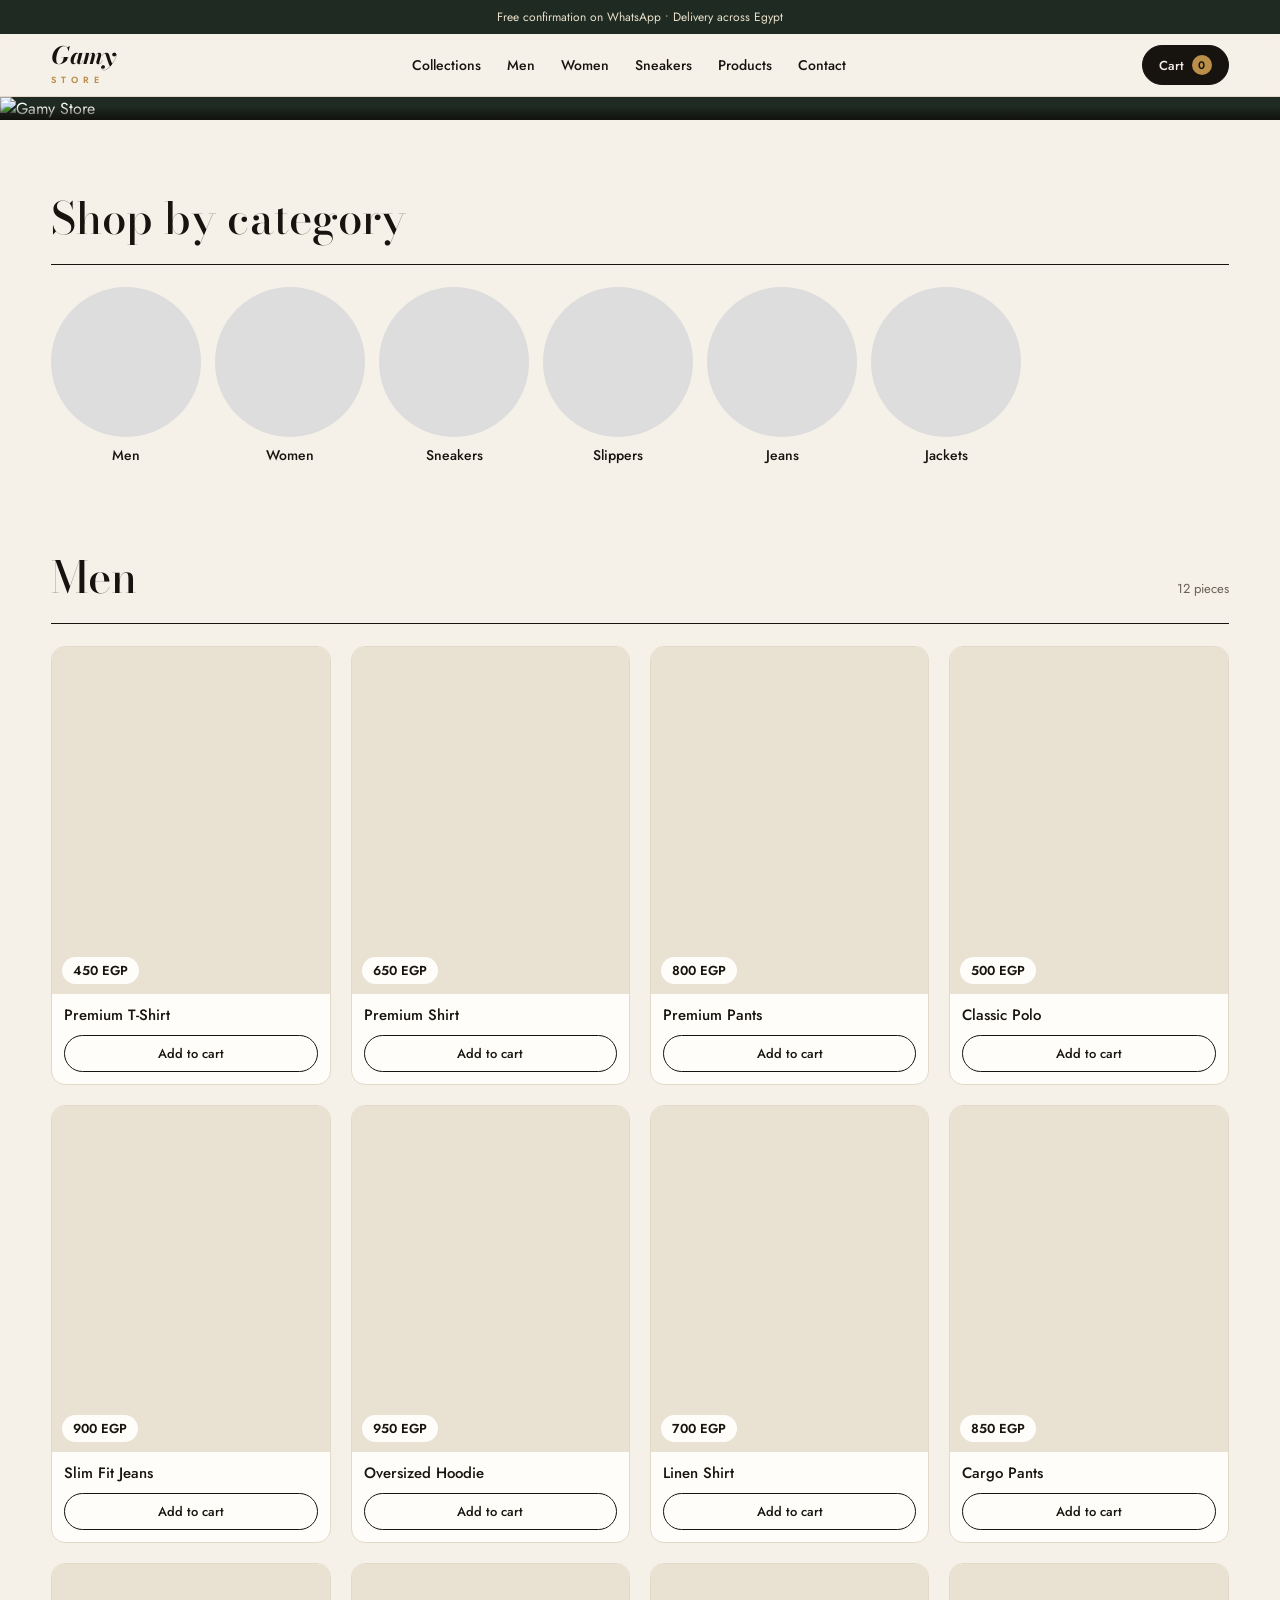
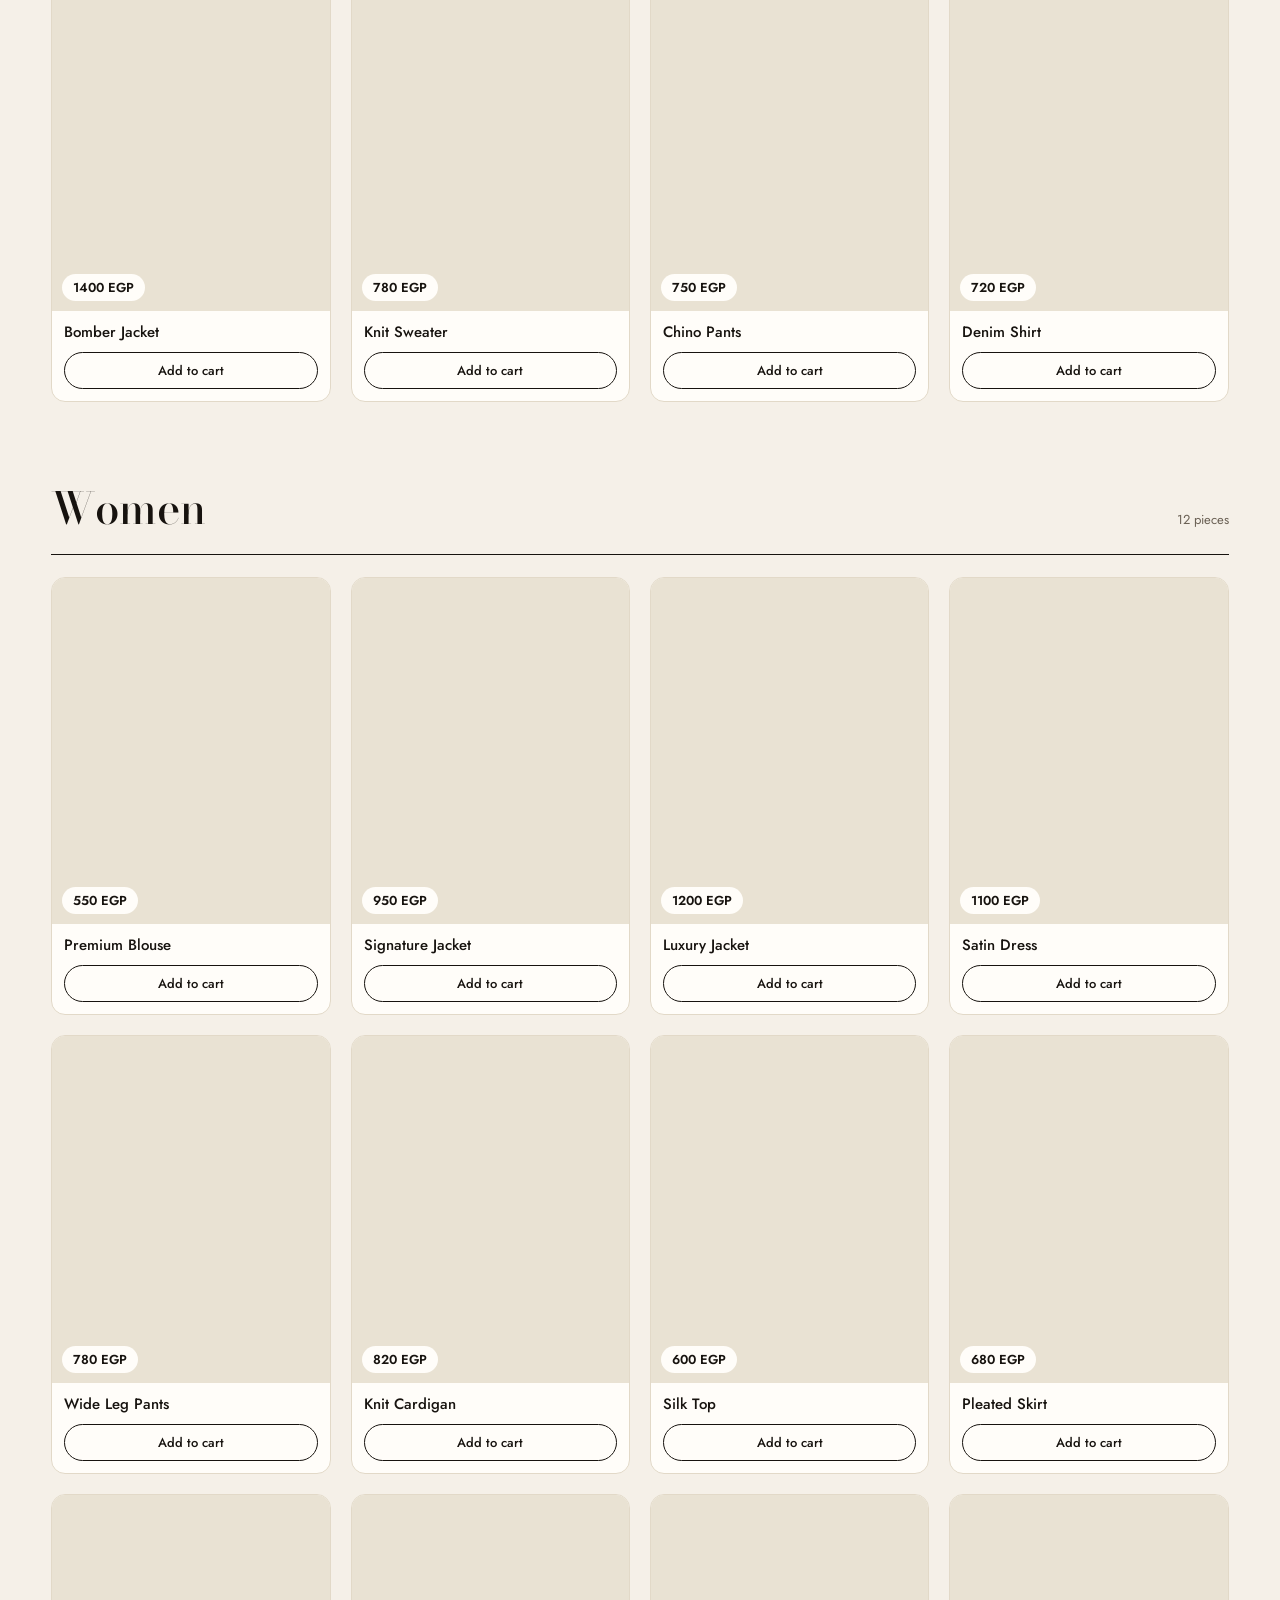
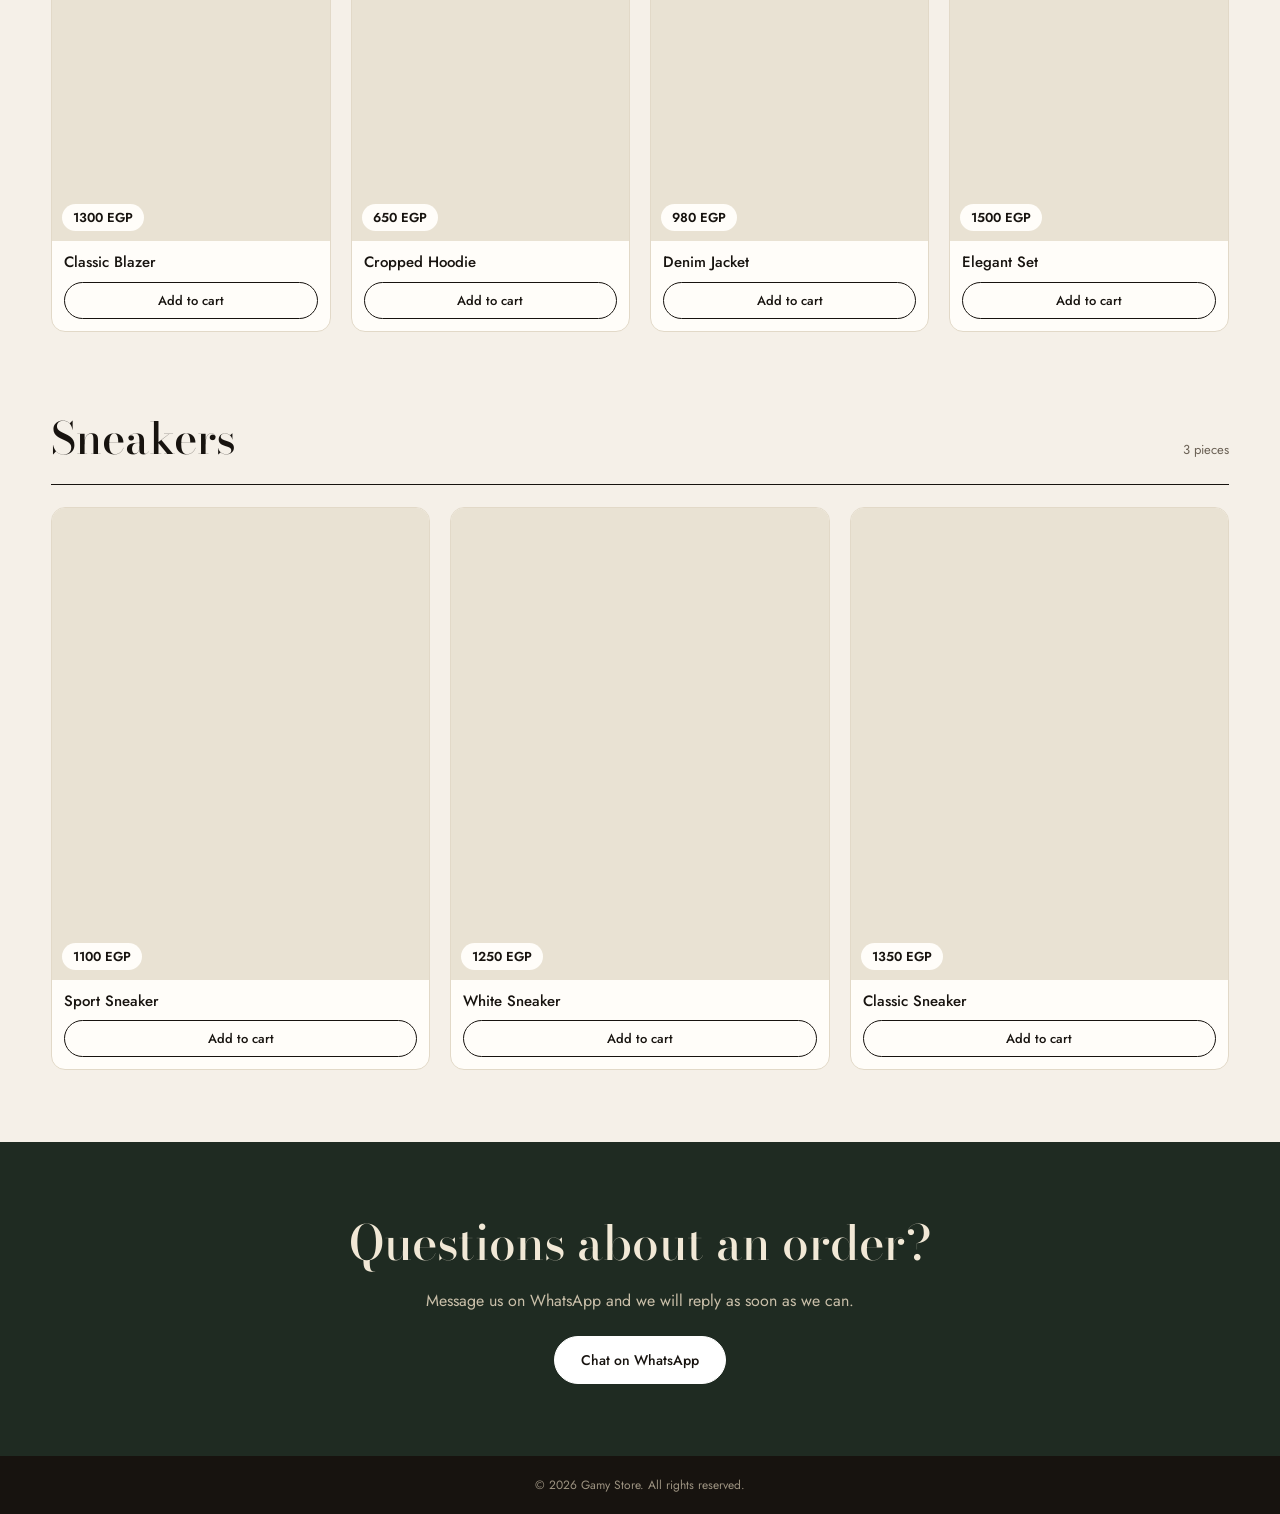
==== commit e240babe: "index.html" ====
--- a/index.html
+++ b/index.html
@@ -22,13 +22,12 @@
 nav a:hover{color:var(--gold)}
 #openCart{border:1px solid var(--ink);background:var(--ink);color:var(--bone);border-radius:30px;padding:9px 16px;cursor:pointer;font-size:13px;font-weight:500;display:flex;gap:8px;align-items:center}
 #cartCount{background:var(--gold);color:var(--ink);border-radius:50%;min-width:20px;height:20px;display:grid;place-items:center;font-size:11px;font-weight:600}
-.hero{background:var(--forest);color:#fff;overflow:hidden}
-.frame{position:relative;display:flex;justify-content:center;background:#17130f;overflow:hidden}
-.frame .bg{position:absolute;inset:-30px;background:center/cover no-repeat;filter:blur(28px) brightness(.55)}
-.frame img{position:relative;display:block;width:100%;max-width:1400px;height:auto;max-height:78vh;object-fit:contain}
-.hero .tx{text-align:center;padding:34px 5% 38px;max-width:760px;margin:auto}
-.hero .tx h1{font-family:var(--serif);font-size:clamp(30px,5vw,54px);line-height:1.05;font-weight:500;margin-bottom:12px}
-.hero .tx p{font-size:16px;margin:0 auto 22px;color:#eadfca;max-width:420px}
+.hero{position:relative;background:var(--forest);color:#fff;overflow:hidden}
+.hero>img{display:block;width:100%;height:auto}
+.hero::after{content:"";position:absolute;left:0;right:0;bottom:0;height:60%;background:linear-gradient(transparent,rgba(15,12,9,.82));pointer-events:none}
+.hero .tx{position:absolute;left:0;right:0;bottom:0;z-index:2;text-align:center;padding:0 5% 36px}
+.hero .tx h1{font-family:var(--serif);font-size:clamp(28px,4.5vw,54px);line-height:1.05;font-weight:500;margin-bottom:10px}
+.hero .tx p{font-size:16px;margin:0 auto 18px;color:#eadfca;max-width:420px}
 .btn{display:inline-block;border:1px solid #fff;padding:13px 26px;border-radius:30px;font-weight:500;font-size:14px;cursor:pointer;background:transparent;color:#fff;margin:0 4px 8px}
 .btn.fill{background:#fff;color:var(--ink)}
 .btn:hover{background:var(--gold);border-color:var(--gold);color:var(--ink)}
@@ -91,7 +90,7 @@
 .rb a,.rb button{border:1px solid var(--ink);border-radius:30px;padding:12px;font-size:14px;background:none;cursor:pointer}
 .rb a.ok{background:var(--ink);color:var(--bone)}
 @media(max-width:900px){.grid,#shoes .grid{grid-template-columns:repeat(2,1fr);gap:10px}.pm{grid-template-columns:1fr}.pm .im{min-height:280px}}
-@media(max-width:700px){nav{display:none}.frame img{max-height:62vh}.sec{padding-top:44px}.cols a{width:96px;font-size:12px}.pn{padding:9px;gap:8px}.pn h3{font-size:13px}.pi b{font-size:11px;padding:3px 8px}.add{font-size:12px;padding:7px}.r2{grid-template-columns:1fr}.brand b{font-size:20px}}
+@media(max-width:700px){nav{display:none}.hero::after{display:none}.hero .tx{position:static;background:var(--forest);padding:24px 5% 28px}.sec{padding-top:44px}.cols a{width:96px;font-size:12px}.pn{padding:9px;gap:8px}.pn h3{font-size:13px}.pi b{font-size:11px;padding:3px 8px}.add{font-size:12px;padding:7px}.r2{grid-template-columns:1fr}.brand b{font-size:20px}}
 </style>
 </head>
 <body>
@@ -102,7 +101,7 @@
   <button id="openCart" type="button">Cart <span id="cartCount">0</span></button>
 </header>
 
-<section class="hero" id="home"><div class="frame"><div class="bg" style="background-image:url('https://cdn.phototourl.com/member/2026-10-17-c0c91864-032a-4e8c-a709-e9c1b767ca95.jpg')"></div><img src="https://cdn.phototourl.com/member/2026-10-17-c0c91864-032a-4e8c-a709-e9c1b767ca95.jpg" alt="Gamy Store"></div><div class="tx">
+<section class="hero" id="home"><img src="https://cdn.phototourl.com/member/2026-10-17-c0c91864-032a-4e8c-a709-e9c1b767ca95.jpg" alt="Gamy Store"><div class="tx">
   <h1>Dress like you mean it.</h1>
   <p>New season pieces for men and women. Pick your size, add to cart, and confirm on WhatsApp.</p>
   <a class="btn fill" href="#men">Shop men</a><a class="btn" href="#women">Shop women</a><button class="btn" id="homeCheckout" type="button">Checkout</button>
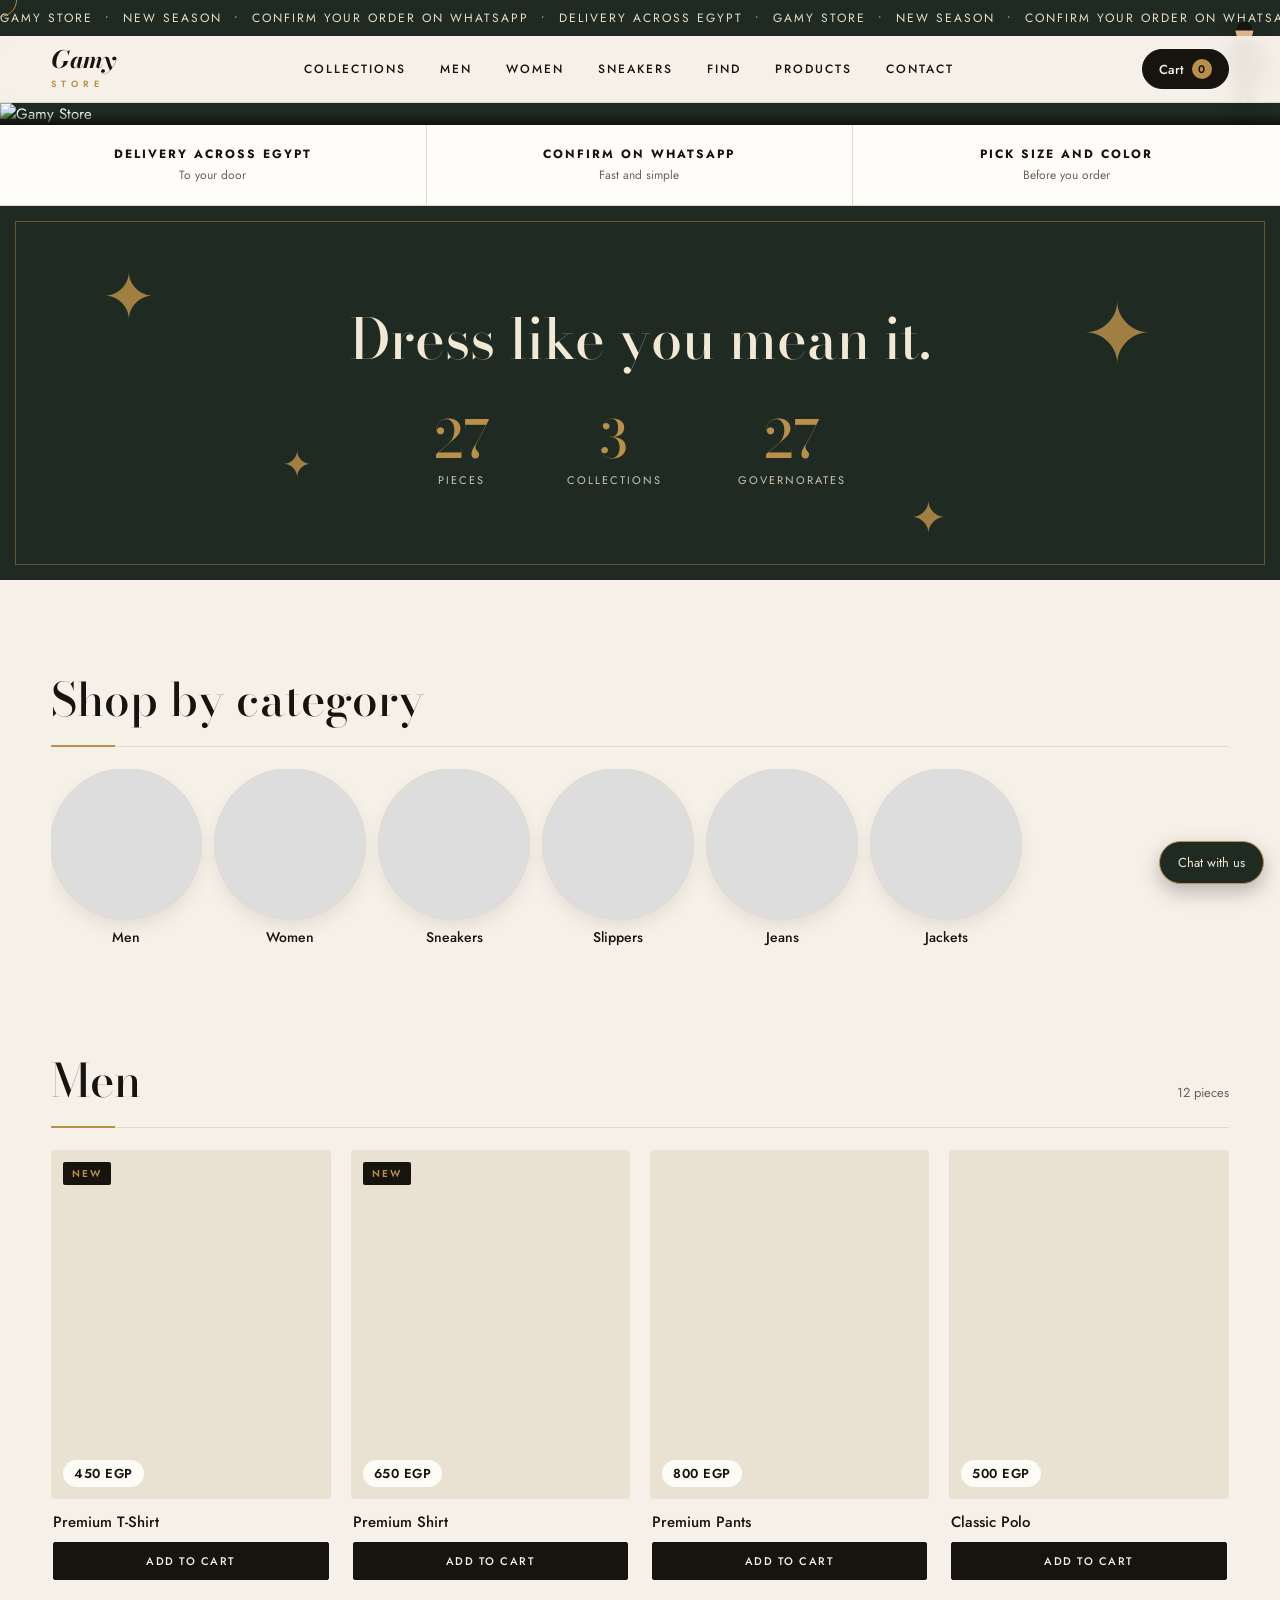
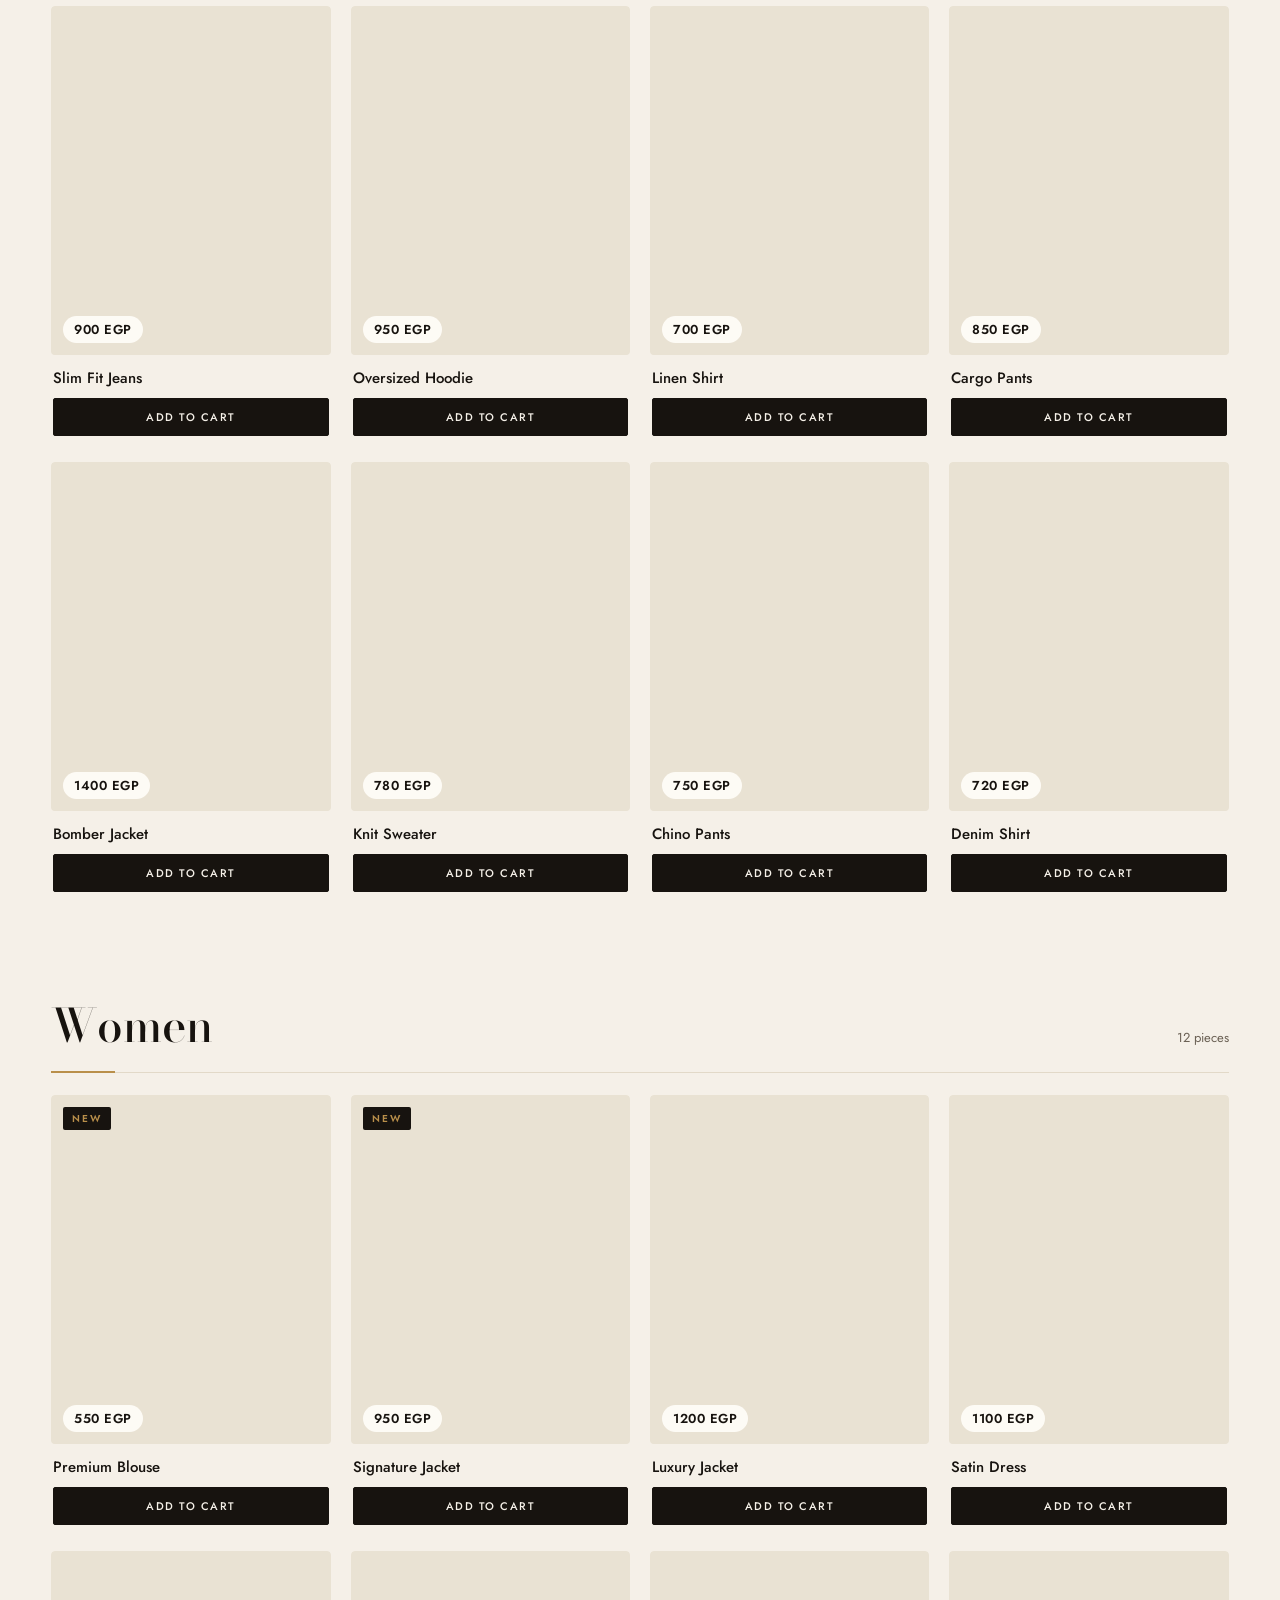
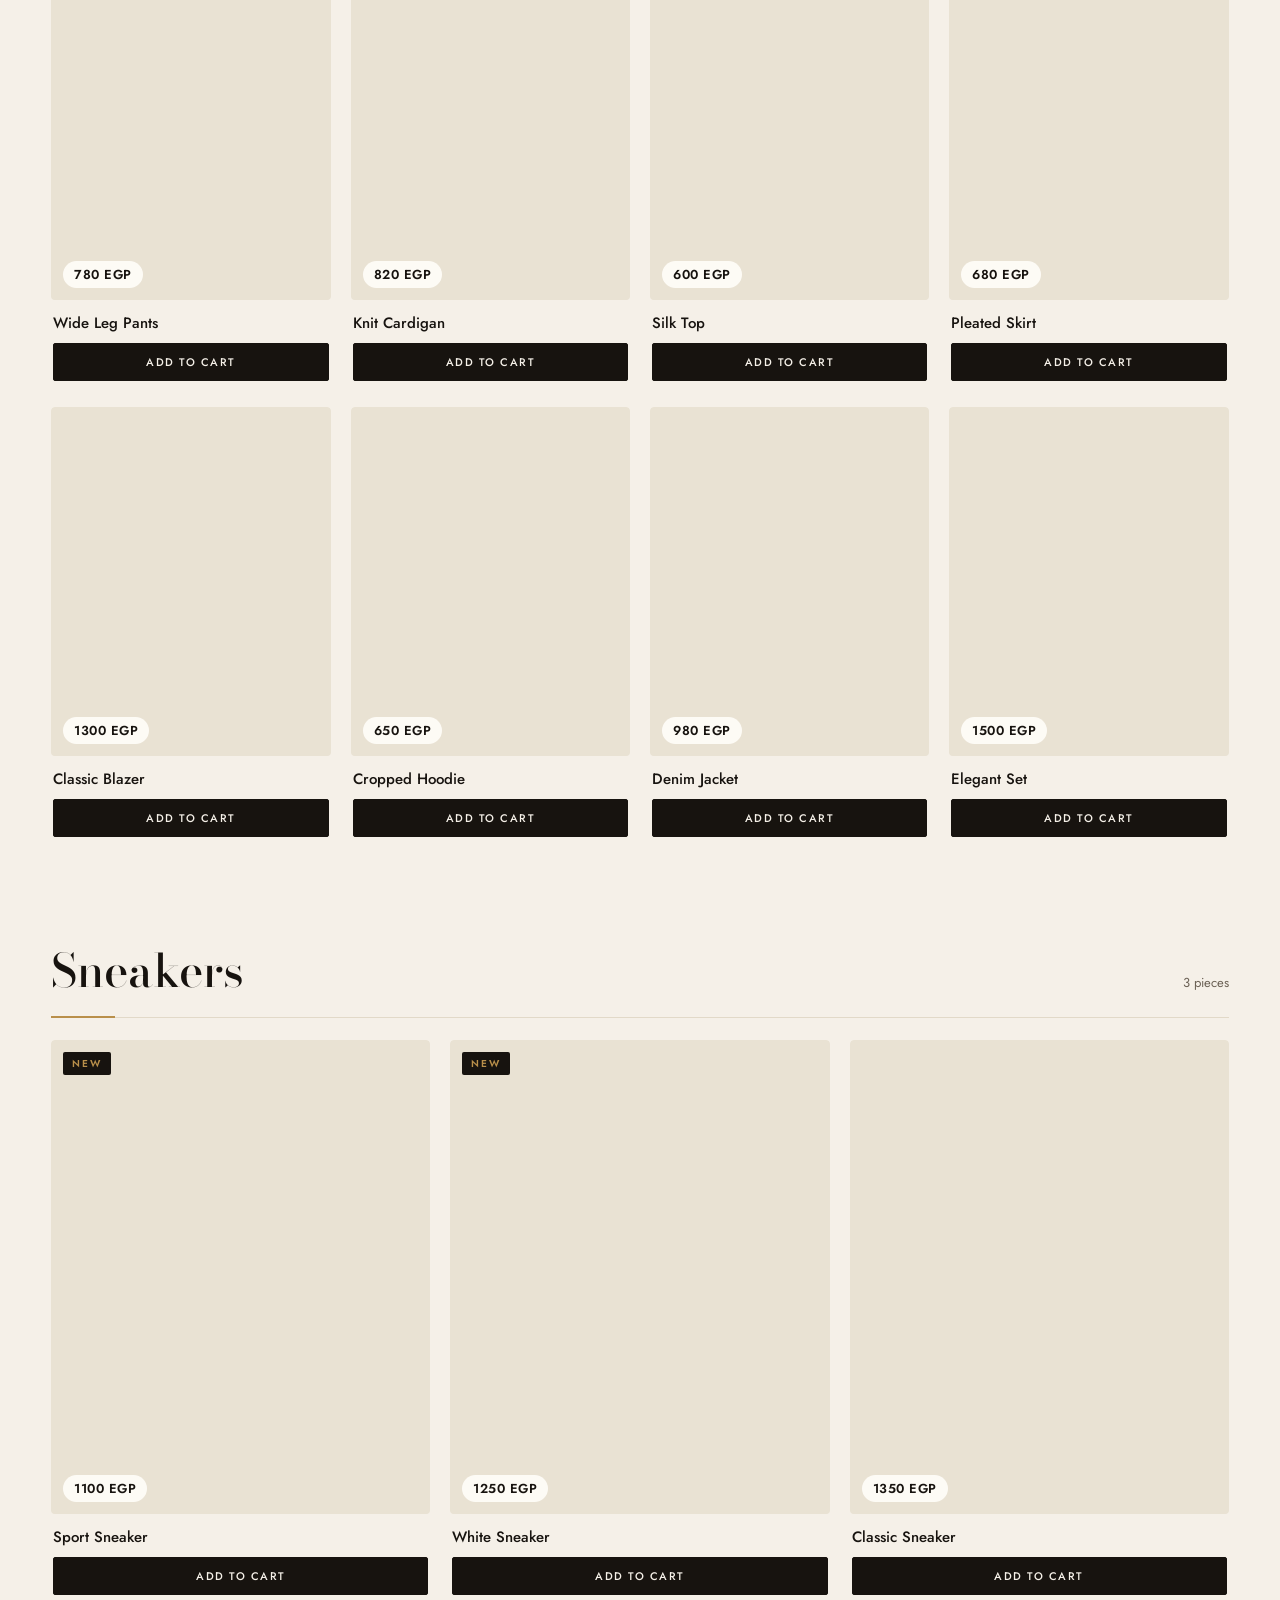
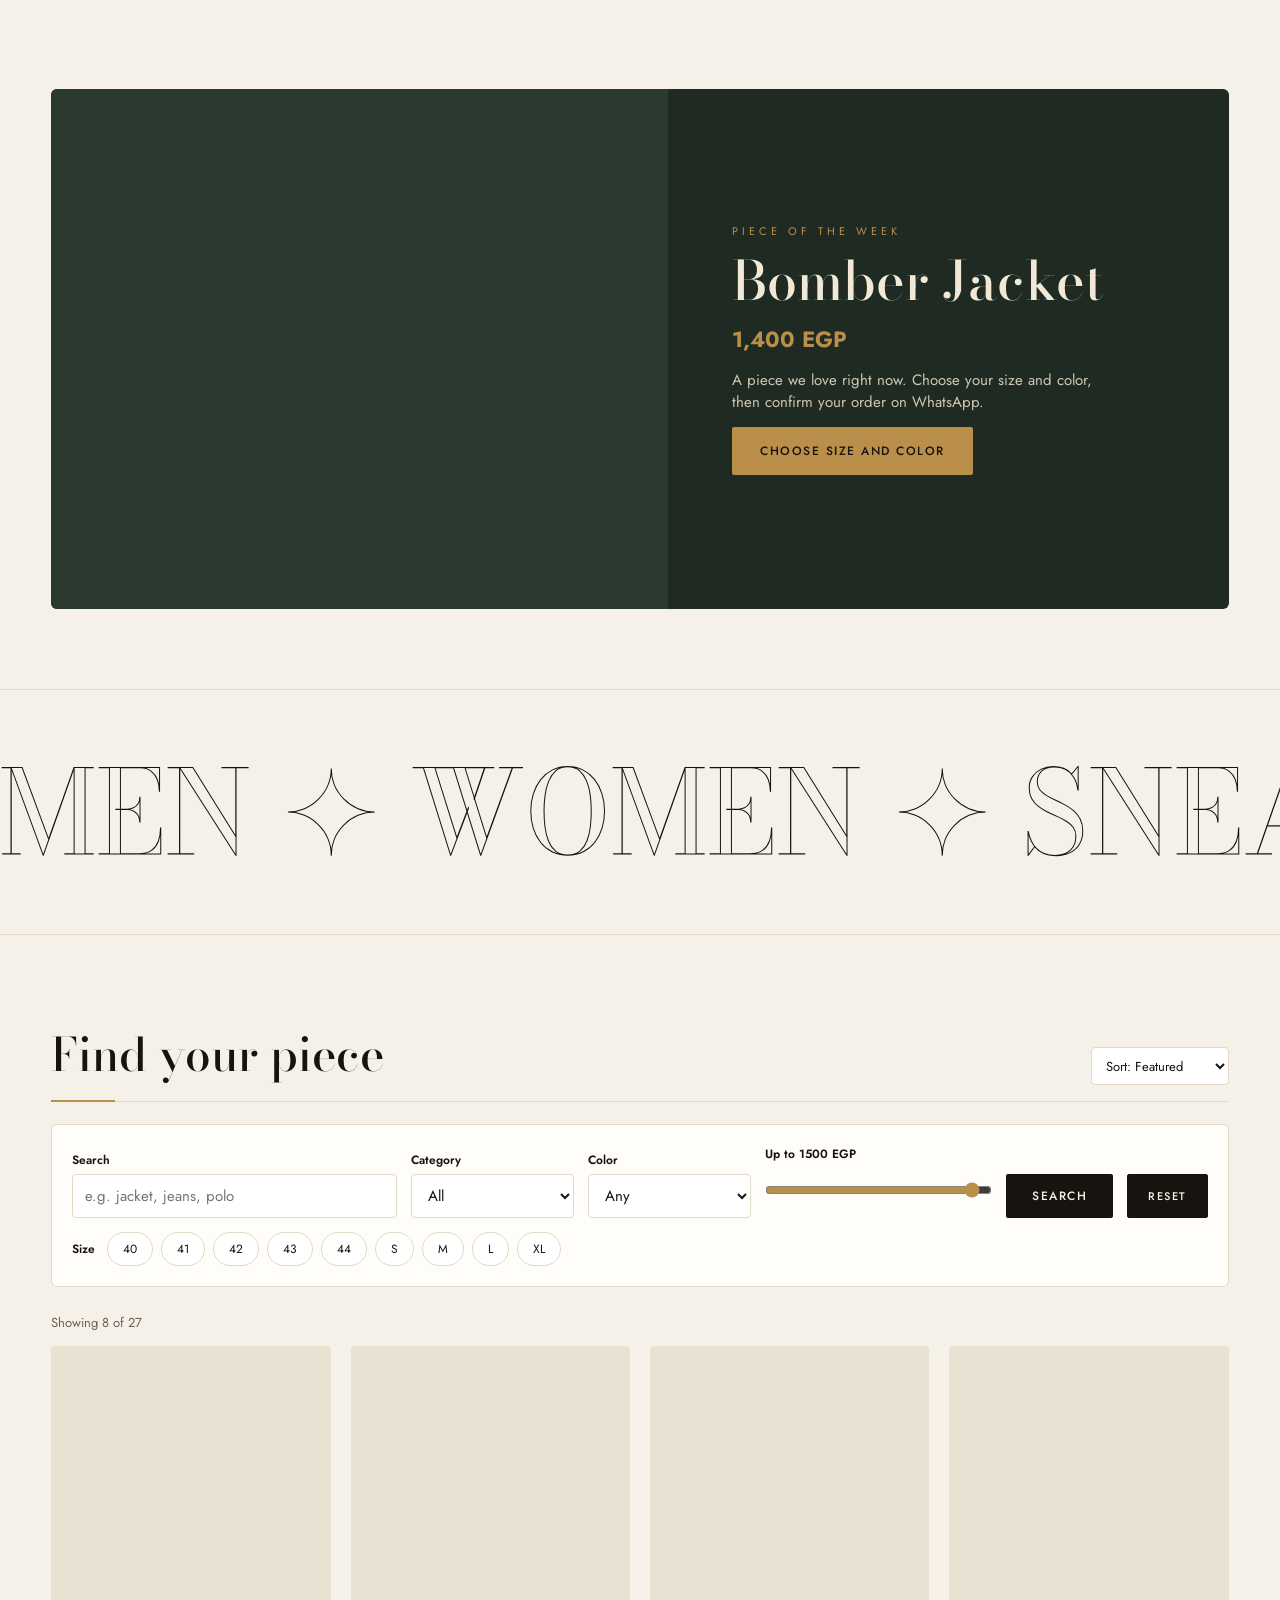
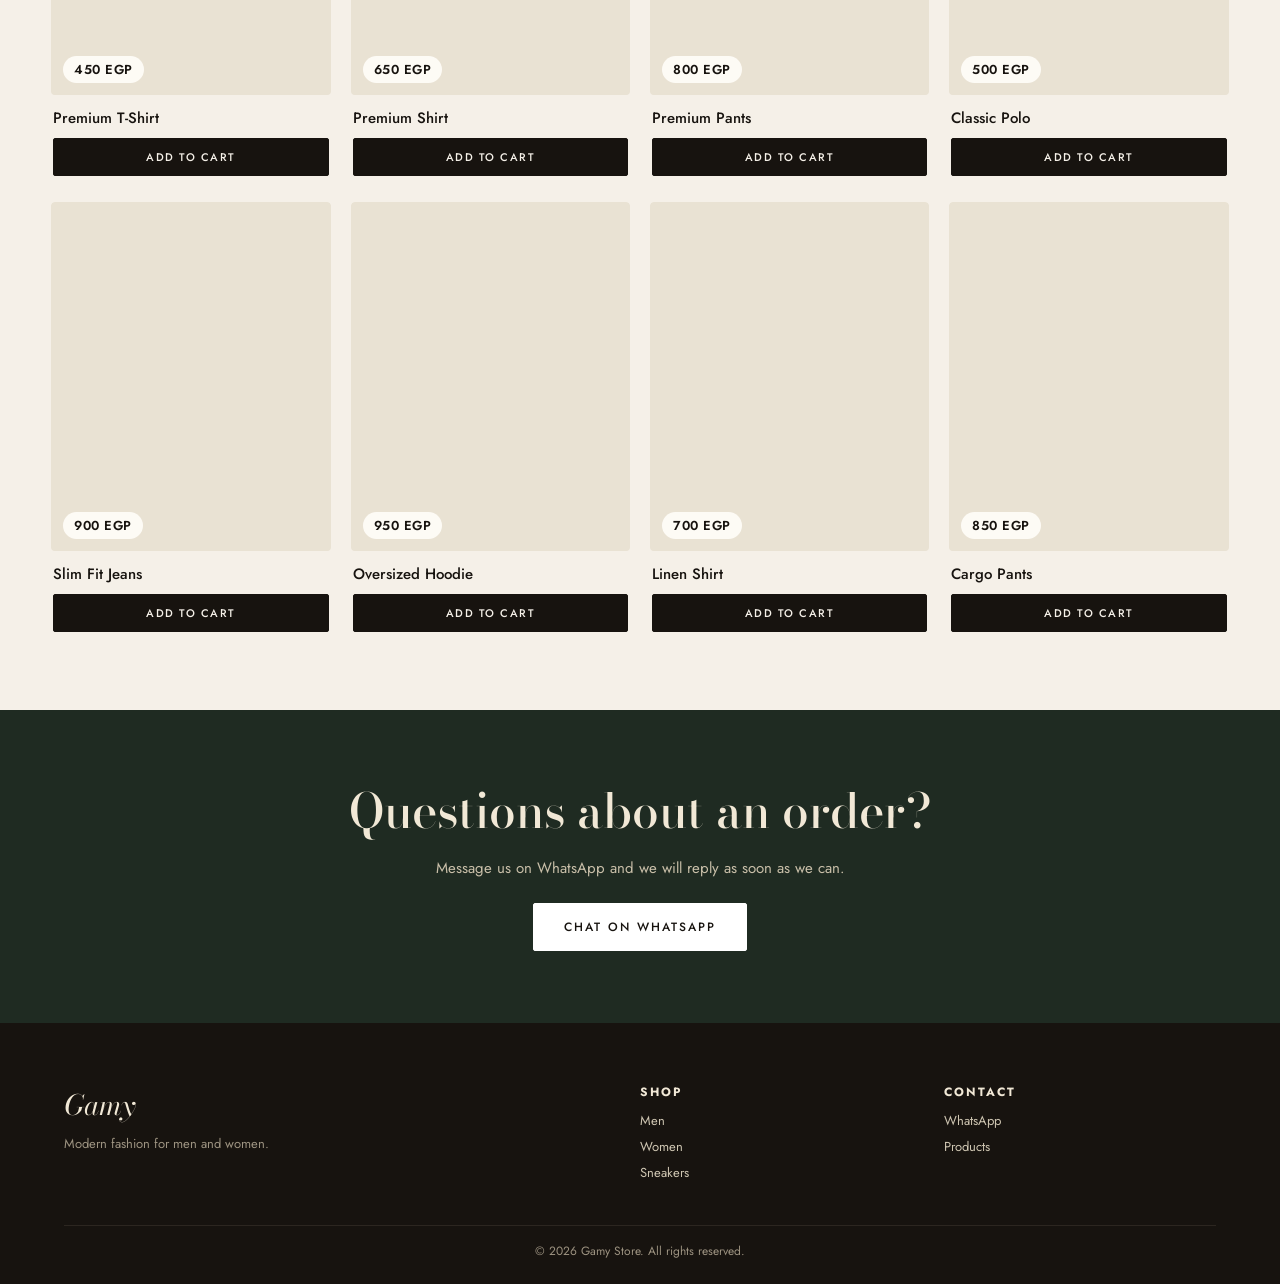
==== commit e8aa1333: "index.html" ====
--- a/index.html
+++ b/index.html
@@ -16,6 +16,8 @@
 :focus-visible{outline:2px solid var(--gold);outline-offset:2px}
 .note{background:var(--forest);color:#e9dfca;text-align:center;font-size:12px;padding:8px 12px}
 header{position:sticky;top:0;z-index:50;background:rgba(245,240,232,.94);backdrop-filter:blur(8px);border-bottom:1px solid var(--line);display:flex;align-items:center;justify-content:space-between;gap:16px;padding:10px 4%}
+.brand{display:flex;align-items:center;gap:10px}
+.brand img{width:42px;height:42px;object-fit:contain;border-radius:50%}
 .brand b{font-family:var(--serif);font-size:24px;font-weight:700;font-style:italic;line-height:1}
 .brand small{display:block;font-size:9px;letter-spacing:5px;margin-top:3px;color:var(--gold);font-weight:600}
 nav{display:flex;gap:26px;font-size:14px;font-weight:500}
@@ -91,13 +93,123 @@
 .rb a.ok{background:var(--ink);color:var(--bone)}
 @media(max-width:900px){.grid,#shoes .grid{grid-template-columns:repeat(2,1fr);gap:10px}.pm{grid-template-columns:1fr}.pm .im{min-height:280px}}
 @media(max-width:700px){nav{display:none}.hero::after{display:none}.hero .tx{position:static;background:var(--forest);padding:24px 5% 28px}.sec{padding-top:44px}.cols a{width:96px;font-size:12px}.pn{padding:9px;gap:8px}.pn h3{font-size:13px}.pi b{font-size:11px;padding:3px 8px}.add{font-size:12px;padding:7px}.r2{grid-template-columns:1fr}.brand b{font-size:20px}}
+.mq{background:var(--forest);color:#e9dfca;overflow:hidden;white-space:nowrap;font-size:12px;letter-spacing:2px}
+.mq>div{display:inline-block;padding:9px 0;animation:mq 30s linear infinite}
+.mq:hover>div{animation-play-state:paused}
+@keyframes mq{to{transform:translateX(-50%)}}
+.rv{opacity:0;transform:translateY(24px);transition:opacity .6s,transform .6s}
+.rv.in{opacity:1;transform:none}
+.spin-band{position:relative;overflow:hidden;background:var(--forest);color:#f1e8d6;text-align:center;padding:90px 5%}
+.spin-band h2{position:relative;z-index:1;font-family:var(--serif);font-size:clamp(28px,5vw,56px);font-weight:500}
+.st{position:absolute;color:var(--gold);opacity:.85;will-change:transform;font-size:64px}
+.s1{top:12%;left:8%}.s2{top:62%;left:22%;font-size:36px}.s3{top:18%;right:10%;font-size:84px}.s4{bottom:8%;right:26%;font-size:44px}
+@media(max-width:700px){.spin-band{padding:60px 5%}.st{font-size:34px}.s3{font-size:48px}}
+@media(prefers-reduced-motion:reduce){.mq>div{animation:none}.rv{opacity:1;transform:none;transition:none}}
+#walker{position:fixed;top:0;left:0;width:56px;z-index:40;pointer-events:none;will-change:transform}
+#walker svg{display:block;width:100%;height:auto;filter:drop-shadow(0 6px 8px rgba(0,0,0,.25))}
+#walker .lg{transform-box:fill-box;transform-origin:50% 0}
+#walker.go .l1{animation:wk .5s ease-in-out infinite alternate}
+#walker.go .l2{animation:wk .5s ease-in-out infinite alternate-reverse}
+@keyframes wk{from{transform:rotate(-22deg)}to{transform:rotate(22deg)}}
+@media(max-width:700px){#walker{width:38px}}
+@media(prefers-reduced-motion:reduce){#walker{display:none}}
+/* ===== polish layer ===== */
+body{font-size:15px}
+header{padding:12px 4%}
+nav{gap:34px}
+nav a{font-size:12px;letter-spacing:2px;text-transform:uppercase;position:relative;padding:6px 0}
+nav a::after{content:"";position:absolute;left:0;bottom:0;width:0;height:1px;background:var(--gold);transition:width .3s}
+nav a:hover::after{width:100%}
+.hero .tx h1{font-size:clamp(32px,5.2vw,64px);letter-spacing:.5px;text-shadow:0 2px 20px rgba(0,0,0,.35)}
+.hero .tx p{letter-spacing:1px}
+.btn{text-transform:uppercase;letter-spacing:2px;font-size:12px;border-radius:2px;padding:14px 30px}
+.trust{display:grid;grid-template-columns:repeat(3,1fr);background:var(--paper);border-bottom:1px solid var(--line);text-align:center}
+.trust div{padding:20px 10px;border-inline-end:1px solid var(--line)}
+.trust div:last-child{border:0}
+.trust b{display:block;font-size:12px;letter-spacing:2px;text-transform:uppercase}
+.trust span{font-size:12px;color:#6b6155}
+.sec{padding-top:84px}
+.head{position:relative;border-bottom:1px solid var(--line)}
+.head::after{content:"";position:absolute;left:0;bottom:-1px;width:64px;height:2px;background:var(--gold)}
+.head h2{font-size:clamp(30px,4vw,46px)}
+.cols i{box-shadow:0 0 0 1px var(--line),0 8px 18px rgba(23,19,15,.08)}
+.p{background:transparent;border:0;border-radius:4px;transition:transform .35s,box-shadow .35s}
+.p:hover{transform:translateY(-5px);box-shadow:0 16px 32px rgba(23,19,15,.12)}
+.pi{border-radius:4px}
+.pi b{left:12px;bottom:12px;background:rgba(255,253,249,.92);letter-spacing:.5px}
+.pn{padding:14px 2px 6px}
+.add{border-radius:2px;text-transform:uppercase;letter-spacing:1.5px;font-size:11px;background:var(--ink);color:var(--bone);padding:10px}
+.add:hover{background:var(--gold);border-color:var(--gold);color:var(--ink)}
+.spin-band{outline:1px solid rgba(185,143,74,.45);outline-offset:-16px}
+.ft{padding:60px 5% 24px;text-align:left;font-size:13px}
+.fg{max-width:1280px;margin:auto;display:grid;grid-template-columns:2fr 1fr 1fr;gap:32px}
+.ft a{display:block;color:#cfc6b2;margin:7px 0}
+.ft a:hover{color:var(--gold)}
+.ft h4{color:#f1e8d6;font-size:12px;letter-spacing:2px;text-transform:uppercase;margin-bottom:10px}
+.ft .fb{font-family:var(--serif);font-style:italic;font-size:28px;color:#f1e8d6}
+.ft p{color:#9d9381;margin-top:8px}
+.ft .cp{max-width:1280px;margin:36px auto 0;border-top:1px solid #2c2620;padding-top:16px;text-align:center;font-size:12px}
+@media(max-width:700px){.trust b{font-size:10px;letter-spacing:1px}.trust span{display:none}.trust div{padding:14px 4px}.fg{grid-template-columns:1fr}.sec{padding-top:56px}.pn{padding:10px 0 4px}}
+.ff{display:grid;grid-template-columns:2fr 1fr 1fr 1.4fr auto auto;gap:14px;align-items:end;background:var(--paper);border:1px solid var(--line);border-radius:6px;padding:20px;margin-bottom:26px}
+.ff .f{margin:0}
+.ff input[type=search],.ff select{width:100%;height:44px;border:1px solid var(--line);border-radius:4px;padding:0 12px;background:#fff}
+.ff input[type=range]{width:100%;height:44px;accent-color:var(--gold)}
+.ff .main{width:auto;height:44px;padding:0 26px;border-radius:2px;text-transform:uppercase;letter-spacing:1.5px;font-size:12px}
+.ff .add{width:auto;height:44px;padding:0 20px}
+.fe{grid-column:1/-1;text-align:center;color:#6b6155;padding:40px 0}
+@media(max-width:900px){.ff{grid-template-columns:1fr 1fr}.ff .f:first-child{grid-column:1/-1}.ff .main,.ff .add{width:100%}}
+.hero>img{animation:kb 20s ease-out both}
+@keyframes kb{from{transform:scale(1.06)}to{transform:none}}
+#pg{position:fixed;top:0;left:0;height:3px;width:0;background:var(--gold);z-index:60}
+.nw{position:absolute;top:12px;left:12px;background:var(--ink);color:var(--gold);font-style:normal;font-size:10px;letter-spacing:2px;padding:4px 9px;border-radius:2px;font-weight:600}
+.nums{position:relative;z-index:1;display:flex;justify-content:center;gap:clamp(24px,6vw,80px);margin-top:30px}
+.nums b{display:block;font-family:var(--serif);font-size:clamp(30px,5vw,52px);color:var(--gold);font-weight:500;line-height:1.1}
+.nums span{font-size:11px;letter-spacing:2px;text-transform:uppercase;color:#cfc6b2}
+.chips{grid-column:1/-1;display:flex;flex-wrap:wrap;align-items:center;gap:8px}
+.chips span{font-size:12px;font-weight:600;margin-inline-end:4px}
+.chip{border:1px solid var(--line);background:#fff;border-radius:30px;padding:7px 15px;font-size:12px;cursor:pointer}
+.chip:hover{border-color:var(--gold)}
+.chip.on{background:var(--ink);color:var(--bone);border-color:var(--ink)}
+.fcnt{font-size:13px;color:#6b6155;margin:0 0 14px}
+.head select{border:1px solid var(--line);background:#fff;border-radius:4px;height:38px;padding:0 10px;font-size:13px}
+.wa{position:fixed;right:16px;bottom:16px;z-index:45;background:var(--forest);color:#f1e8d6;border:1px solid var(--gold);border-radius:30px;padding:11px 18px;font-size:13px;box-shadow:0 8px 20px rgba(0,0,0,.25);transition:.25s}
+.wa:hover{background:var(--gold);color:var(--ink)}
+@media(max-width:700px){.wa{padding:9px 14px;font-size:12px;right:10px;bottom:10px}.nums{gap:22px}}
+@media(prefers-reduced-motion:reduce){.hero>img{animation:none}}
+#ld{position:fixed;inset:0;z-index:200;background:var(--forest);color:#f1e8d6;display:flex;flex-direction:column;align-items:center;justify-content:center;transition:opacity .6s,visibility .6s;animation:ldout .6s 3s forwards}
+#ld span{font-family:var(--serif);font-style:italic;font-size:clamp(48px,10vw,96px);animation:ldin .9s ease both}
+#ld small{letter-spacing:10px;color:var(--gold);margin-top:6px;font-size:12px;animation:ldin .9s .25s ease both}
+#ld.off{opacity:0;visibility:hidden}
+@keyframes ldin{from{opacity:0;transform:translateY(14px)}to{opacity:1;transform:none}}
+@keyframes ldout{to{opacity:0;visibility:hidden}}
+#cr{display:none;position:fixed;top:0;left:0;width:34px;height:34px;border:1px solid var(--gold);border-radius:50%;pointer-events:none;z-index:150;transition:width .2s,height .2s,margin .2s,background .2s}
+#cr.hot{width:56px;height:56px;margin:-11px 0 0 -11px;background:rgba(185,143,74,.15)}
+.pi{transition:transform .25s ease}
+.bigt{overflow:hidden;white-space:nowrap;padding:34px 0;border-block:1px solid var(--line);margin-top:80px}
+.bigt>div{display:inline-block;animation:mq 45s linear infinite;font-family:var(--serif);font-size:clamp(48px,9vw,120px);color:transparent;-webkit-text-stroke:1px var(--ink);letter-spacing:2px}
+.bigt span{padding-inline-end:.4em}
+.bigt:hover>div{animation-play-state:paused}
+.feat{display:grid;grid-template-columns:1.1fr 1fr;width:min(1280px,92%);margin:80px auto 0;background:var(--forest);color:#f1e8d6;border-radius:6px;overflow:hidden}
+.fimg{min-height:520px;background:#2a3a2f center/cover no-repeat}
+.ftx{padding:clamp(28px,5vw,64px);display:flex;flex-direction:column;justify-content:center;gap:14px}
+.ftx small{color:var(--gold);letter-spacing:4px;font-size:11px}
+.ftx h2{font-family:var(--serif);font-size:clamp(30px,4.5vw,54px);font-weight:500;line-height:1.05}
+.ftx p{color:#cfc6b2;max-width:380px}
+.ftx b{font-size:22px;color:var(--gold)}
+.ftx .main{width:max-content;height:48px;padding:0 28px;border-radius:2px;background:var(--gold);color:var(--ink);text-transform:uppercase;letter-spacing:1.5px;font-size:12px}
+.ftx .main:hover{background:#f1e8d6}
+@media(max-width:700px){.feat{grid-template-columns:1fr;margin-top:56px}.fimg{min-height:340px}.bigt{margin-top:56px;padding:22px 0}}
+@media(prefers-reduced-motion:reduce){#ld{display:none}.bigt>div{animation:none}}
 </style>
 </head>
 <body>
-<div class="note">Free confirmation on WhatsApp • Delivery across Egypt</div>
+<div id="pg"></div>
+<div id="ld"><span>Gamy</span><small>STORE</small></div>
+<div id="cr"></div>
+<div class="mq"><div id="mqT"><span>GAMY STORE &nbsp;•&nbsp; NEW SEASON &nbsp;•&nbsp; CONFIRM YOUR ORDER ON WHATSAPP &nbsp;•&nbsp; DELIVERY ACROSS EGYPT &nbsp;•&nbsp; </span></div></div>
 <header>
   <a class="brand" href="#home"><span><b>Gamy</b><small>STORE</small></span></a>
-  <nav><a href="#collections">Collections</a><a href="#men">Men</a><a href="#women">Women</a><a href="#shoes">Sneakers</a><a href="product.html">Products</a><a href="#contact">Contact</a></nav>
+  <nav><a href="#collections">Collections</a><a href="#men">Men</a><a href="#women">Women</a><a href="#shoes">Sneakers</a><a href="#finder">Find</a><a href="product.html">Products</a><a href="#contact">Contact</a></nav>
   <button id="openCart" type="button">Cart <span id="cartCount">0</span></button>
 </header>
 
@@ -106,6 +218,14 @@
   <p>New season pieces for men and women. Pick your size, add to cart, and confirm on WhatsApp.</p>
   <a class="btn fill" href="#men">Shop men</a><a class="btn" href="#women">Shop women</a><button class="btn" id="homeCheckout" type="button">Checkout</button>
 </div></section>
+
+<div class="trust"><div><b>Delivery across Egypt</b><span>To your door</span></div><div><b>Confirm on WhatsApp</b><span>Fast and simple</span></div><div><b>Pick size and color</b><span>Before you order</span></div></div>
+
+<section class="spin-band">
+  <h2>Dress like you mean it.</h2>
+  <div class="nums"><div><b id="n1" data-n="0">0</b><span>Pieces</span></div><div><b data-n="3">0</b><span>Collections</span></div><div><b data-n="27">0</b><span>Governorates</span></div></div>
+  <span class="st s1">✦</span><span class="st s2">✦</span><span class="st s3">✦</span><span class="st s4">✦</span>
+</section>
 
 <section class="sec" id="collections">
   <div class="head"><h2>Shop by category</h2></div>
@@ -115,11 +235,49 @@
 <section class="sec" id="women"><div class="head"><h2>Women</h2><span id="nw"></span></div><div class="grid" id="gw"></div></section>
 <section class="sec" id="shoes"><div class="head"><h2>Sneakers</h2><span id="ns"></span></div><div class="grid" id="gs"></div></section>
 
+<section class="feat" id="feat">
+  <div class="fimg" id="fimg"></div>
+  <div class="ftx"><small>PIECE OF THE WEEK</small><h2 id="ftn"></h2><b id="ftp"></b>
+    <p>A piece we love right now. Choose your size and color, then confirm your order on WhatsApp.</p>
+    <button class="main" id="ftb" type="button">Choose size and color</button></div>
+</section>
+
+<div class="bigt"><div id="bigT"><span>MEN ✦ WOMEN ✦ SNEAKERS ✦</span></div></div>
+
+<section class="sec" id="finder">
+  <div class="head"><h2>Find your piece</h2><select id="fsort" aria-label="Sort"><option value="">Sort: Featured</option><option value="a">Price: low to high</option><option value="d">Price: high to low</option></select></div>
+  <form id="ff" class="ff">
+    <div class="f"><label for="fq">Search</label><input id="fq" type="search" placeholder="e.g. jacket, jeans, polo"></div>
+    <div class="f"><label for="fs">Category</label><select id="fs"><option value="">All</option><option value="m">Men</option><option value="w">Women</option><option value="s">Sneakers</option></select></div>
+    <div class="f"><label for="fcol">Color</label><select id="fcol"></select></div>
+    <div class="f"><label for="fp">Up to <output id="fo"></output></label><input id="fp" type="range" min="400" step="50"></div>
+    <button class="main" type="submit">Search</button>
+    <button class="add" id="fr" type="button">Reset</button>
+    <div class="chips" id="chips"></div>
+  </form>
+  <p class="fcnt" id="fc"></p>
+  <div class="grid" id="fg"></div>
+</section>
+
 <section class="contact" id="contact">
   <h2>Questions about an order?</h2><p>Message us on WhatsApp and we will reply as soon as we can.</p>
   <a class="btn fill" href="https://wa.me/201105178891" target="_blank" rel="noopener">Chat on WhatsApp</a>
 </section>
-<footer>© 2026 Gamy Store. All rights reserved.</footer>
+<a class="wa" href="https://wa.me/201105178891" target="_blank" rel="noopener">Chat with us</a>
+
+<footer class="ft"><div class="fg"><div><span class="fb">Gamy</span><p>Modern fashion for men and women.</p></div><div><h4>Shop</h4><a href="#men">Men</a><a href="#women">Women</a><a href="#shoes">Sneakers</a></div><div><h4>Contact</h4><a href="https://wa.me/201105178891" target="_blank" rel="noopener">WhatsApp</a><a href="product.html">Products</a></div></div><p class="cp">© 2026 Gamy Store. All rights reserved.</p></footer>
+
+<div id="walker" aria-hidden="true"><svg viewBox="0 0 70 112" xmlns="http://www.w3.org/2000/svg">
+  <rect class="lg l1" x="21" y="62" width="10" height="40" rx="5" fill="#17130f"/>
+  <rect class="lg l2" x="35" y="62" width="10" height="40" rx="5" fill="#17130f"/>
+  <rect x="17" y="26" width="32" height="42" rx="10" fill="#1f2b22"/>
+  <line x1="19" y1="32" x2="9" y2="58" stroke="#1f2b22" stroke-width="7" stroke-linecap="round"/>
+  <line x1="47" y1="32" x2="56" y2="54" stroke="#1f2b22" stroke-width="7" stroke-linecap="round"/>
+  <rect x="49" y="54" width="18" height="24" rx="3" fill="#b98f4a"/>
+  <path d="M54 54v-5a4 4 0 0 1 8 0v5" fill="none" stroke="#8a6a2f" stroke-width="2"/>
+  <circle cx="33" cy="14" r="11" fill="#e0b48a"/>
+  <path d="M22 13a11 11 0 0 1 22 0z" fill="#17130f"/>
+</svg></div>
 
 <div class="ov" id="cartOv" style="z-index:99"></div>
 <aside id="cart">
@@ -164,10 +322,66 @@
 $("cols").innerHTML=CATS.map(function(c){return '<a href="'+c[1]+'"><i style="background-image:url('+(I[c[2]]||c[2])+')"></i>'+c[0]+'</a>'}).join("");
 var cur=null,qty=1;
 Object.keys(DATA).forEach(function(k){var d=DATA[k];
- $(d.g).innerHTML=d.p.map(function(p,i){return '<article class="p"><button class="pi" type="button" data-k="'+k+'" data-i="'+i+'" style="background-image:url('+I[p[2]]+')" aria-label="'+p[0]+'"><b>'+p[1]+' EGP</b></button><div class="pn"><h3>'+p[0]+'</h3><button class="add" type="button" data-k="'+k+'" data-i="'+i+'">Add to cart</button></div></article>'}).join("");
+ $(d.g).innerHTML=d.p.map(function(p,i){return '<article class="p"><button class="pi" type="button" data-k="'+k+'" data-i="'+i+'" style="background-image:url('+I[p[2]]+')" aria-label="'+p[0]+'"><b>'+p[1]+' EGP</b>'+(i<2?'<i class="nw">NEW</i>':'')+'</button><div class="pn"><h3>'+p[0]+'</h3><button class="add" type="button" data-k="'+k+'" data-i="'+i+'">Add to cart</button></div></article>'}).join("");
  $(d.n).textContent=d.p.length+" pieces";
  $(d.g).addEventListener("click",function(e){var b=e.target.closest("[data-k]");if(b)openPm(DATA[b.dataset.k],+b.dataset.i)})});
 
+var io=new IntersectionObserver(function(es){es.forEach(function(e){if(e.isIntersecting){e.target.classList.add("in");io.unobserve(e.target)}})},{threshold:.15});
+document.querySelectorAll(".p").forEach(function(c,i){c.classList.add("rv");c.style.transitionDelay=(i%4*70)+"ms";io.observe(c)});
+var mqT=$("mqT"),mqH=mqT.innerHTML;mqT.innerHTML=mqH.repeat(6);mqT.innerHTML+=mqT.innerHTML;
+var stars=document.querySelectorAll(".st"),tk=false;
+function spin(){var y=window.scrollY;stars.forEach(function(s,i){s.style.transform="rotate("+(y*(.15+i*.05))+"deg)"});tk=false}
+if(!matchMedia("(prefers-reduced-motion:reduce)").matches)window.addEventListener("scroll",function(){if(!tk){tk=true;requestAnimationFrame(spin)}},{passive:true});
+
+var wk=$("walker"),wtk=false,wto;
+function walk(){var vw=innerWidth,vh=innerHeight,W=wk.offsetWidth,H=wk.offsetHeight,max=Math.max(1,document.documentElement.scrollHeight-vh),p=Math.min(1,Math.max(0,scrollY/max));
+ var x=6+(vw-W-12)*(.5+.5*Math.cos(p*Math.PI*3)),y=20+(vh-H-40)*p;
+ wk.style.transform="translate("+x+"px,"+y+"px)";wtk=false}
+window.addEventListener("scroll",function(){wk.classList.add("go");clearTimeout(wto);wto=setTimeout(function(){wk.classList.remove("go")},140);if(!wtk){wtk=true;requestAnimationFrame(walk)}},{passive:true});
+window.addEventListener("resize",walk);walk();
+var fq=$("fq"),fs=$("fs"),fcol=$("fcol"),fp=$("fp"),fo=$("fo"),fg=$("fg"),fc=$("fc"),fso=$("fsort"),chips=$("chips"),cs={},sz={},mx=0,tot=0,zs="";
+Object.keys(DATA).forEach(function(k){DATA[k].sz.split(",").forEach(function(z){sz[z]=1});DATA[k].p.forEach(function(p){tot++;p[3].split(",").forEach(function(c){cs[c]=1});mx=Math.max(mx,p[1])})});
+$("n1").setAttribute("data-n",tot);
+fcol.innerHTML='<option value="">Any</option>'+Object.keys(cs).sort().map(function(c){return '<option>'+c+'</option>'}).join("");
+chips.innerHTML='<span>Size</span>'+Object.keys(sz).map(function(z){return '<button type="button" class="chip" data-z="'+z+'">'+z+'</button>'}).join("");
+fp.max=mx;fp.setAttribute("value",mx);fp.value=mx;
+function find(){fo.textContent=fp.value+" EGP";
+ var q=fq.value.trim().toLowerCase(),act=q||fs.value||fcol.value||zs||fso.value||+fp.value<mx,rows=[];
+ Object.keys(DATA).forEach(function(k){if(fs.value&&fs.value!==k)return;if(zs&&DATA[k].sz.split(",").indexOf(zs)<0)return;
+  DATA[k].p.forEach(function(p,i){
+   if(q&&p[0].toLowerCase().indexOf(q)<0)return;
+   if(fcol.value&&p[3].split(",").indexOf(fcol.value)<0)return;
+   if(p[1]>+fp.value)return;
+   rows.push({k:k,i:i,p:p})})});
+ if(fso.value)rows.sort(function(a,b){return fso.value=="a"?a.p[1]-b.p[1]:b.p[1]-a.p[1]});
+ var n=rows.length;if(!act)rows=rows.slice(0,8);
+ fg.innerHTML=rows.length?rows.map(function(r){return '<article class="p"><button class="pi" type="button" data-k="'+r.k+'" data-i="'+r.i+'" style="background-image:url('+I[r.p[2]]+')" aria-label="'+r.p[0]+'"><b>'+r.p[1]+' EGP</b></button><div class="pn"><h3>'+r.p[0]+'</h3><button class="add" type="button" data-k="'+r.k+'" data-i="'+r.i+'">Add to cart</button></div></article>'}).join(""):'<p class="fe">No pieces match. Try a different search.</p>';
+ fc.textContent=act?n+" found":"Showing 8 of "+tot}
+$("ff").addEventListener("input",find);$("ff").addEventListener("change",find);
+fso.addEventListener("change",find);
+$("ff").addEventListener("submit",function(e){e.preventDefault();find()});
+chips.addEventListener("click",function(e){var b=e.target.closest(".chip");if(!b)return;
+ zs=zs===b.dataset.z?"":b.dataset.z;
+ chips.querySelectorAll(".chip").forEach(function(c){c.classList.toggle("on",c.dataset.z===zs)});find()});
+$("fr").addEventListener("click",function(){$("ff").reset();fp.value=mx;fso.value="";zs="";chips.querySelectorAll(".chip").forEach(function(c){c.classList.remove("on")});find()});
+fg.addEventListener("click",function(e){var b=e.target.closest("[data-k]");if(b)openPm(DATA[b.dataset.k],+b.dataset.i)});
+find();
+var pg=$("pg");window.addEventListener("scroll",function(){pg.style.width=(scrollY/Math.max(1,document.documentElement.scrollHeight-innerHeight)*100)+"%"},{passive:true});
+var nums=document.querySelector(".nums"),cd=false;
+function countUp(){document.querySelectorAll(".nums b").forEach(function(b){var t=+b.dataset.n,t0=performance.now();
+ (function f(now){var p=Math.min(1,(now-t0)/1200);b.textContent=Math.round(t*(1-Math.pow(1-p,3)));if(p<1)requestAnimationFrame(f)})(t0)})}
+new IntersectionObserver(function(es,o){if(es[0].isIntersecting&&!cd){cd=true;countUp();o.disconnect()}},{threshold:.4}).observe(nums);
+var ld=$("ld");
+try{if(sessionStorage.getItem("gamyIntro")){ld.style.display="none"}else{sessionStorage.setItem("gamyIntro","1");setTimeout(function(){ld.classList.add("off")},1400)}}catch(e){setTimeout(function(){ld.classList.add("off")},1400)}
+var fp0=DATA.m.p[8];$("fimg").style.backgroundImage="url("+I[fp0[2]]+")";$("ftn").textContent=fp0[0];$("ftp").textContent=fp0[1].toLocaleString()+" EGP";
+$("ftb").addEventListener("click",function(){openPm(DATA.m,8)});
+var bt=$("bigT");bt.innerHTML=bt.innerHTML.repeat(4);bt.innerHTML+=bt.innerHTML;
+var cr=$("cr"),fine=matchMedia("(hover:hover) and (pointer:fine)").matches&&!matchMedia("(prefers-reduced-motion:reduce)").matches;
+if(fine){cr.style.display="block";var cx=0,cy=0,tx=0,ty=0;
+ document.addEventListener("mousemove",function(e){tx=e.clientX;ty=e.clientY;cr.classList.toggle("hot",!!(e.target.closest&&e.target.closest("a,button,select,input,.pi")));
+  var b=e.target.closest&&e.target.closest(".pi");if(b){var r=b.getBoundingClientRect(),x=(e.clientX-r.left)/r.width-.5,y=(e.clientY-r.top)/r.height-.5;b.style.transform="perspective(700px) rotateY("+(x*6)+"deg) rotateX("+(-y*6)+"deg) scale(1.02)"}},{passive:true});
+ document.addEventListener("mouseout",function(e){var b=e.target.closest&&e.target.closest(".pi");if(b&&!b.contains(e.relatedTarget))b.style.transform=""});
+ (function f(){cx+=(tx-cx)*.18;cy+=(ty-cy)*.18;cr.style.transform="translate("+(cx-17)+"px,"+(cy-17)+"px)";requestAnimationFrame(f)})()}
 var cart=[],KEY="gamyStoreCart";
 function load(){try{var s=JSON.parse(localStorage.getItem(KEY)||"[]");cart=Array.isArray(s)?s:[]}catch(e){cart=[]}}
 function save(){try{localStorage.setItem(KEY,JSON.stringify(cart))}catch(e){}}
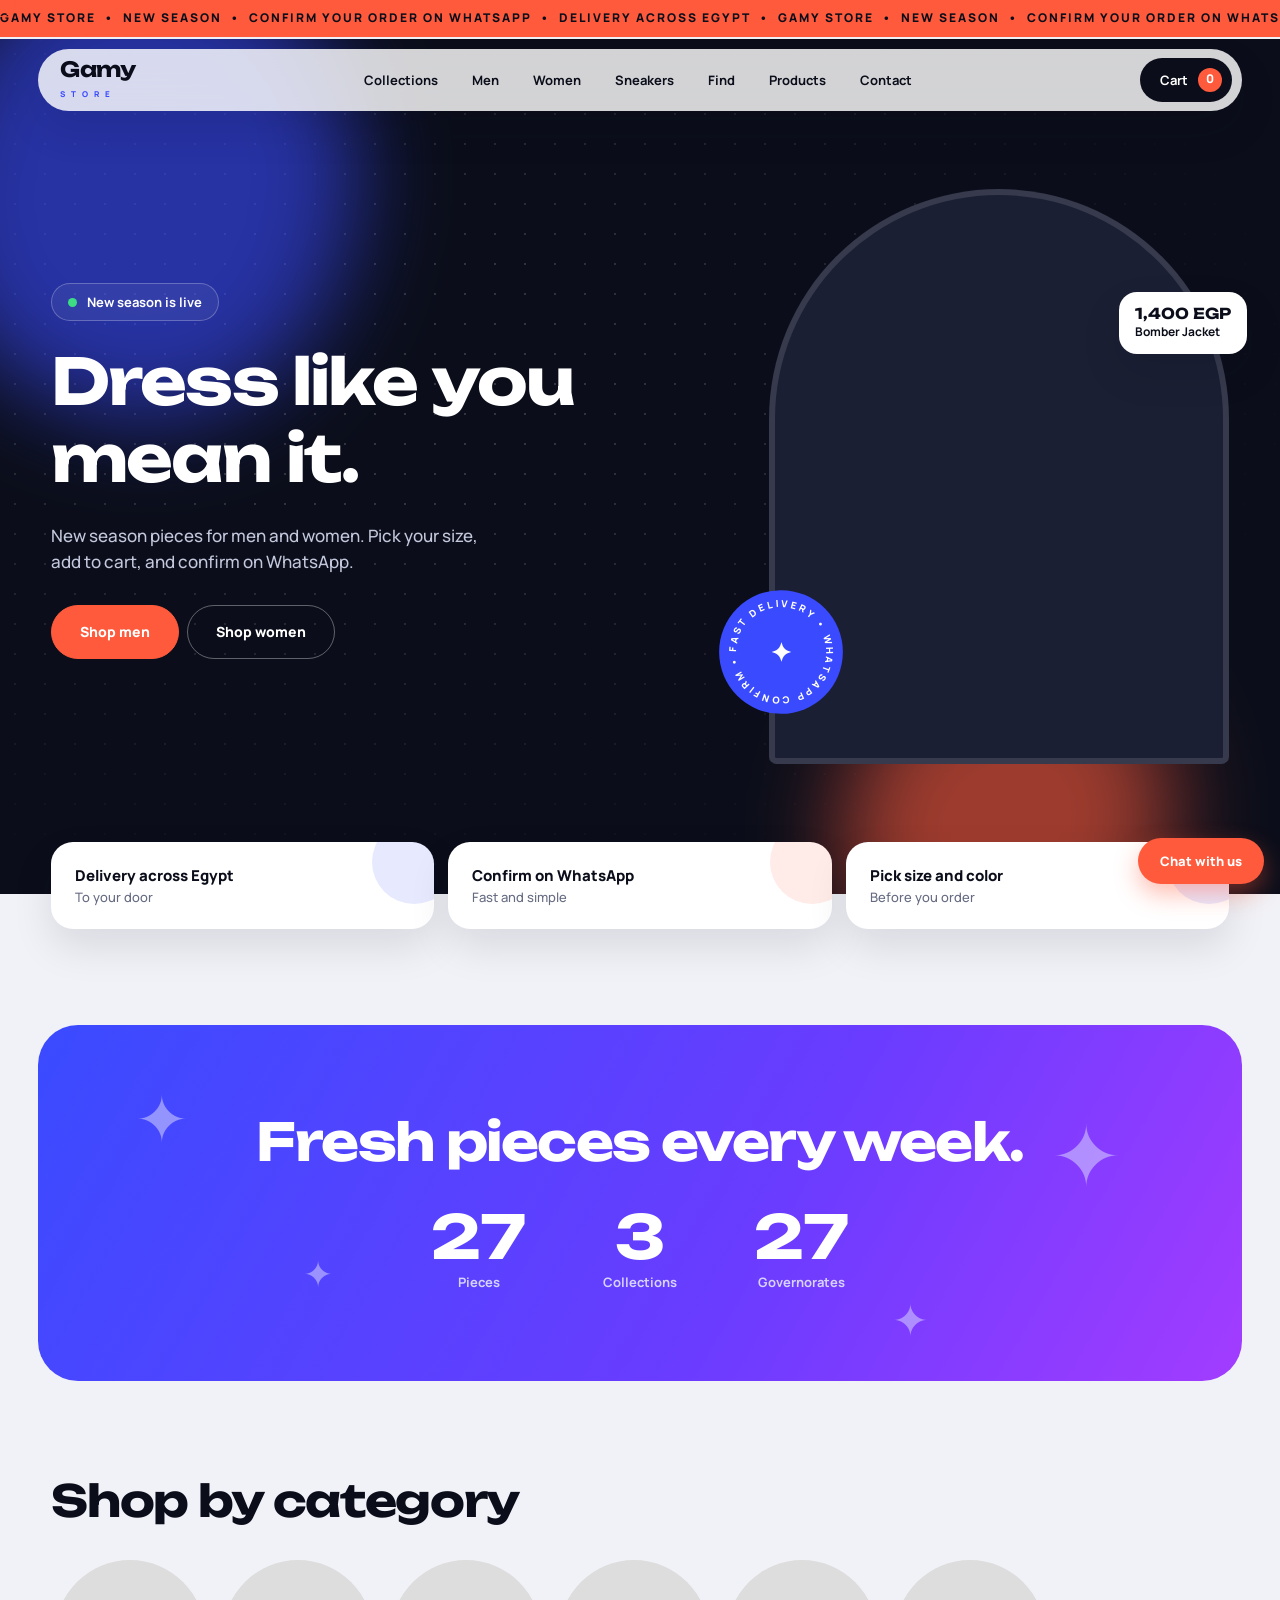
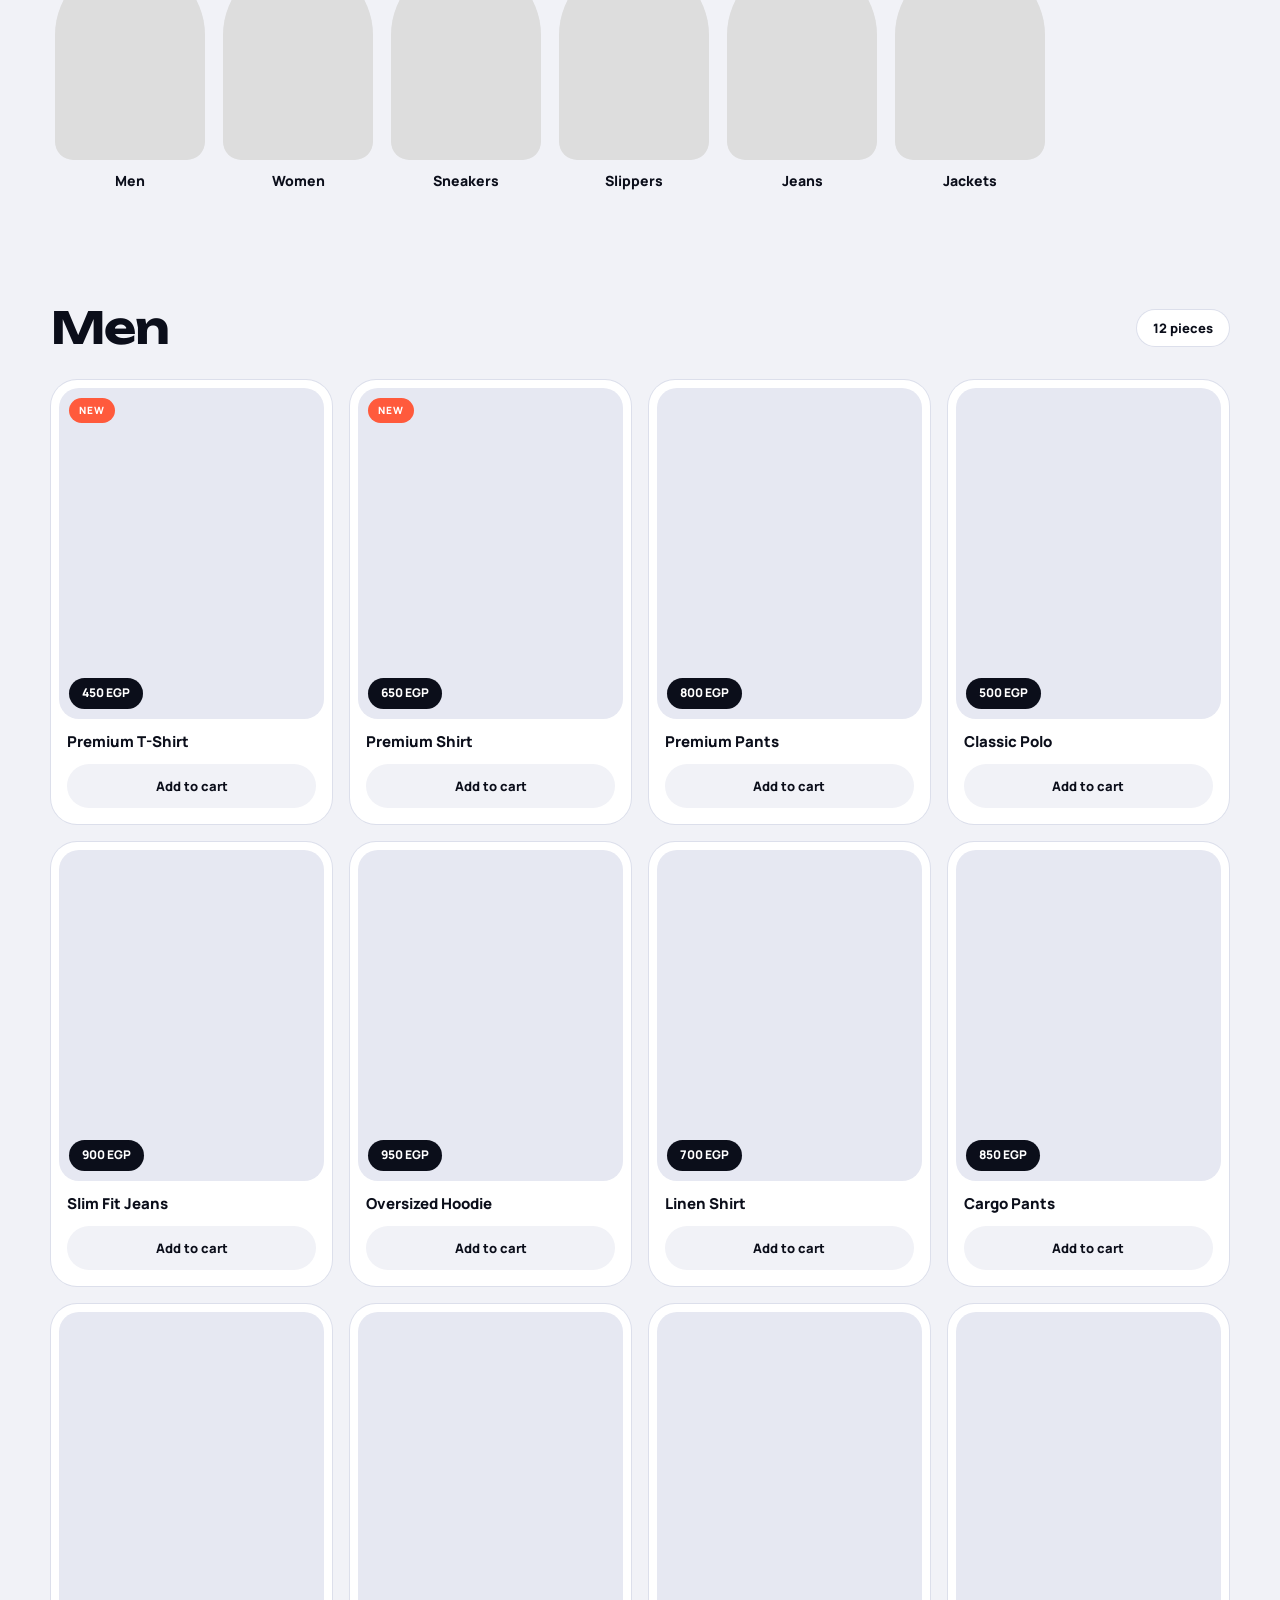
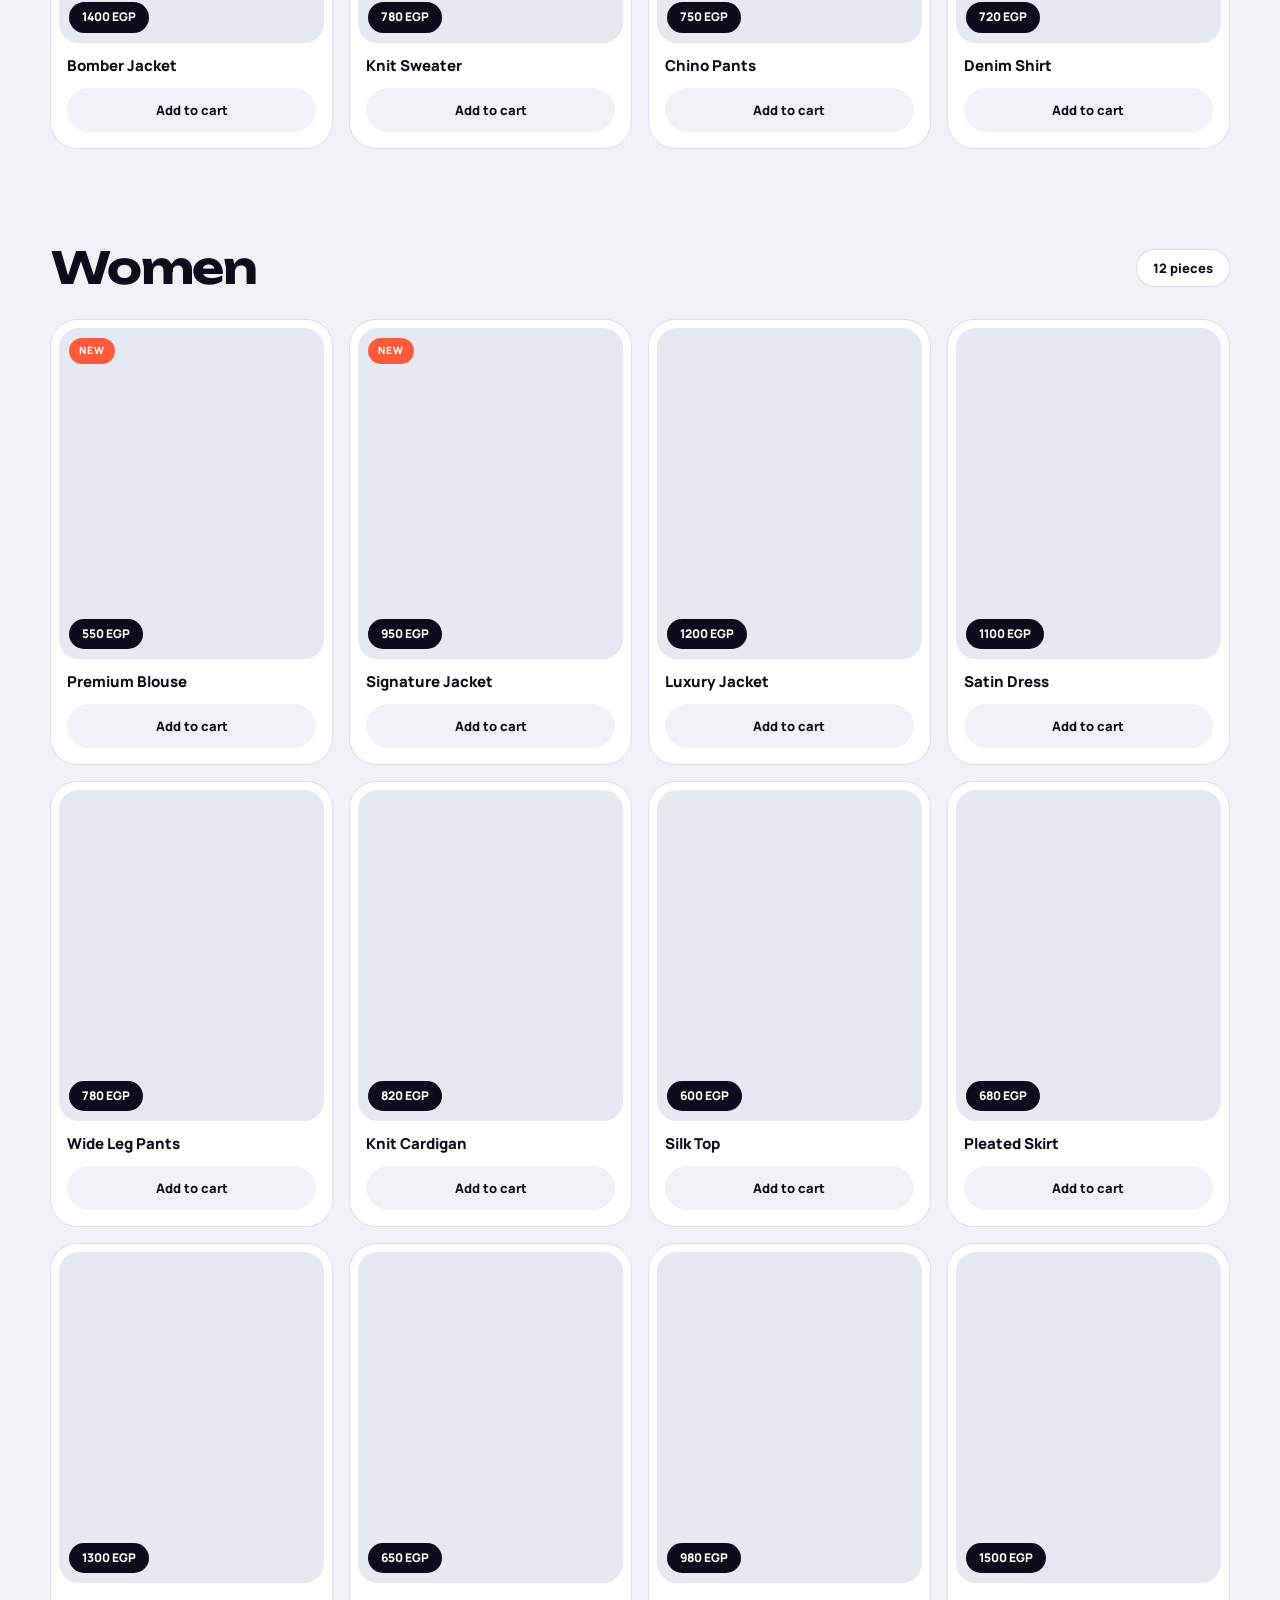
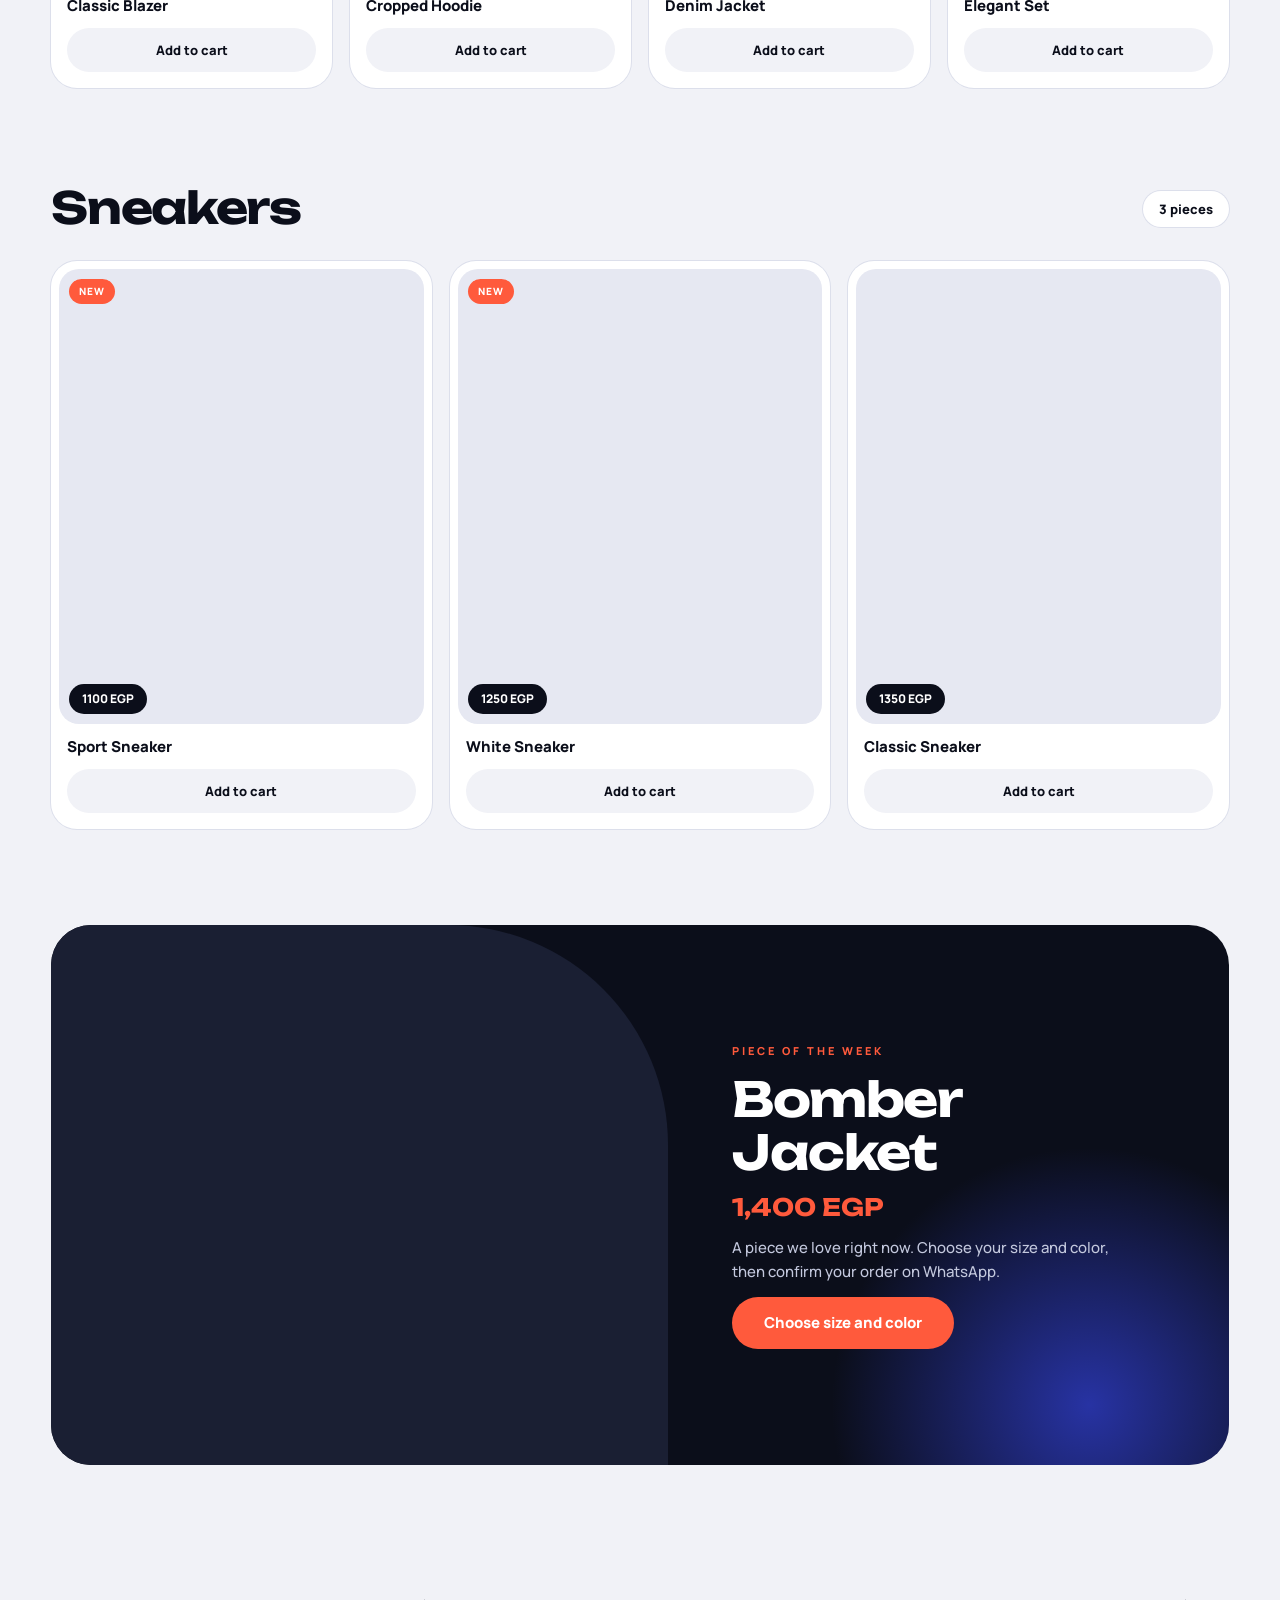
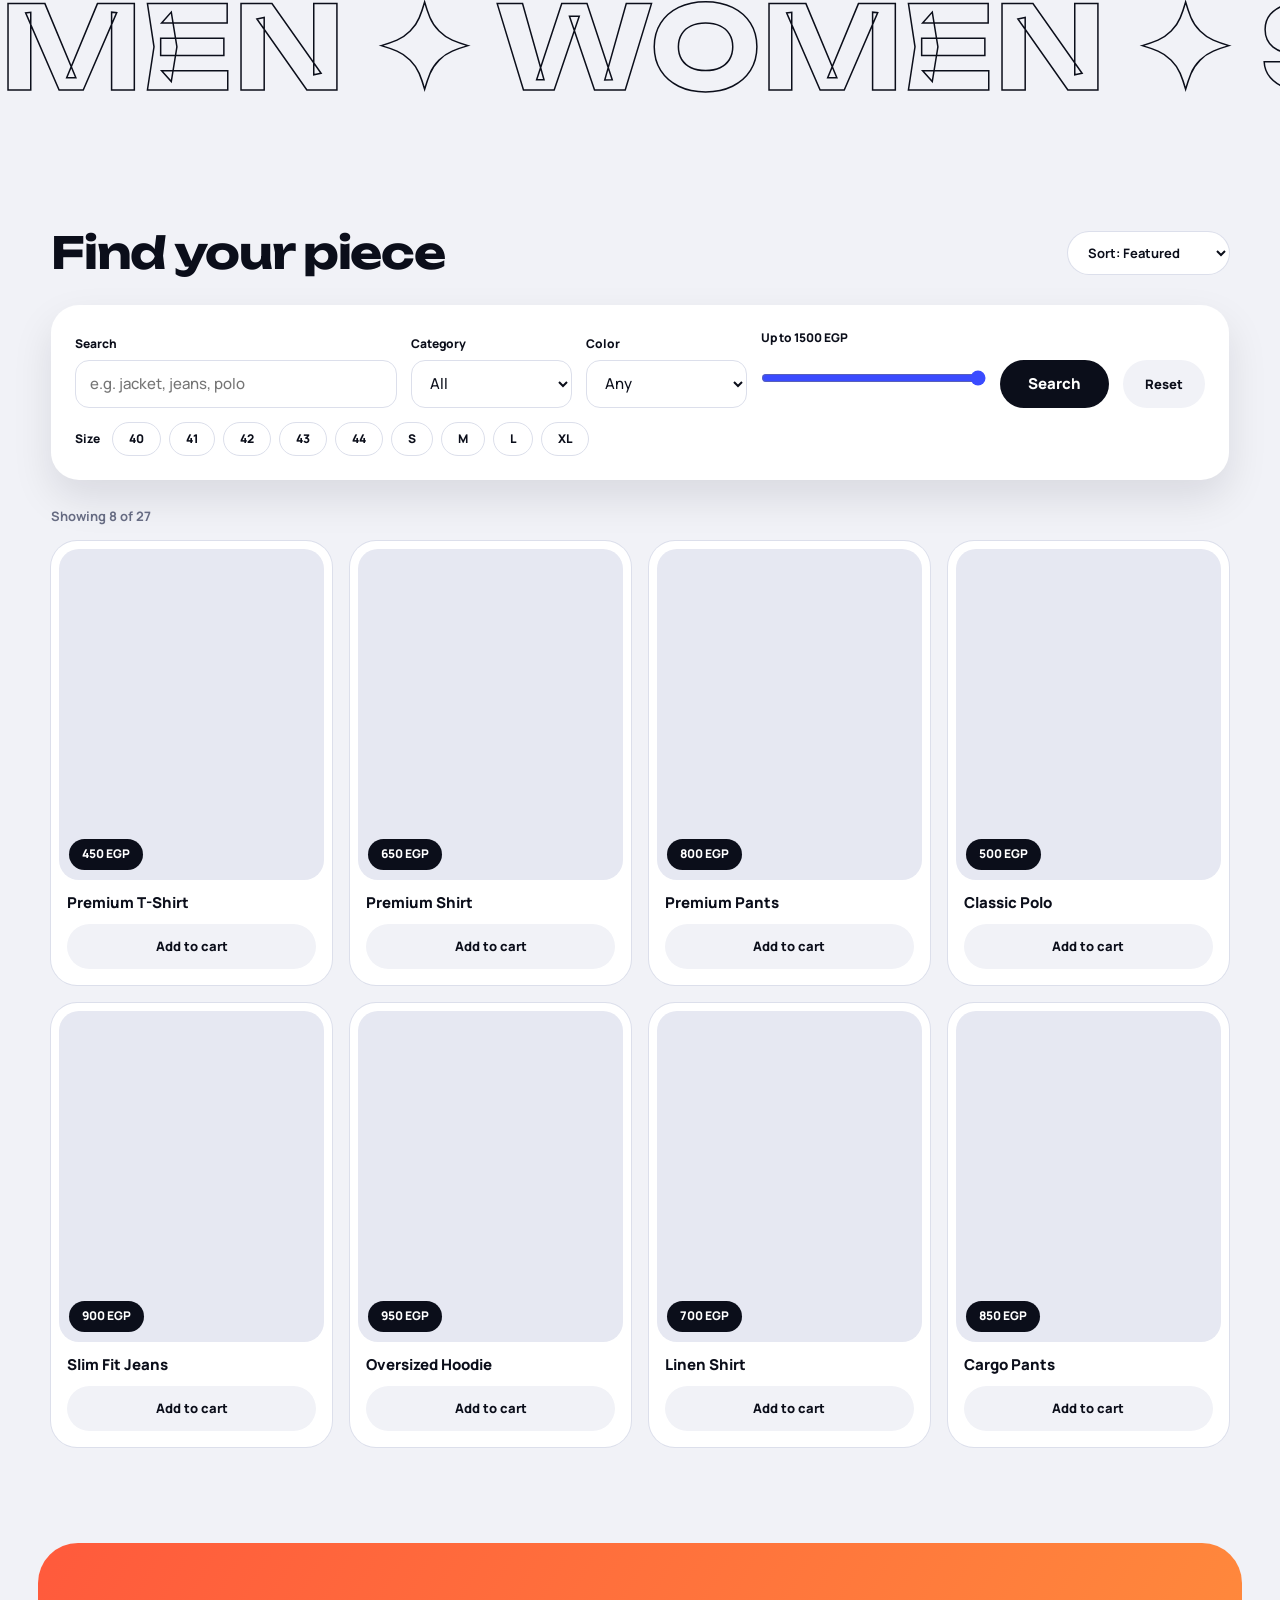
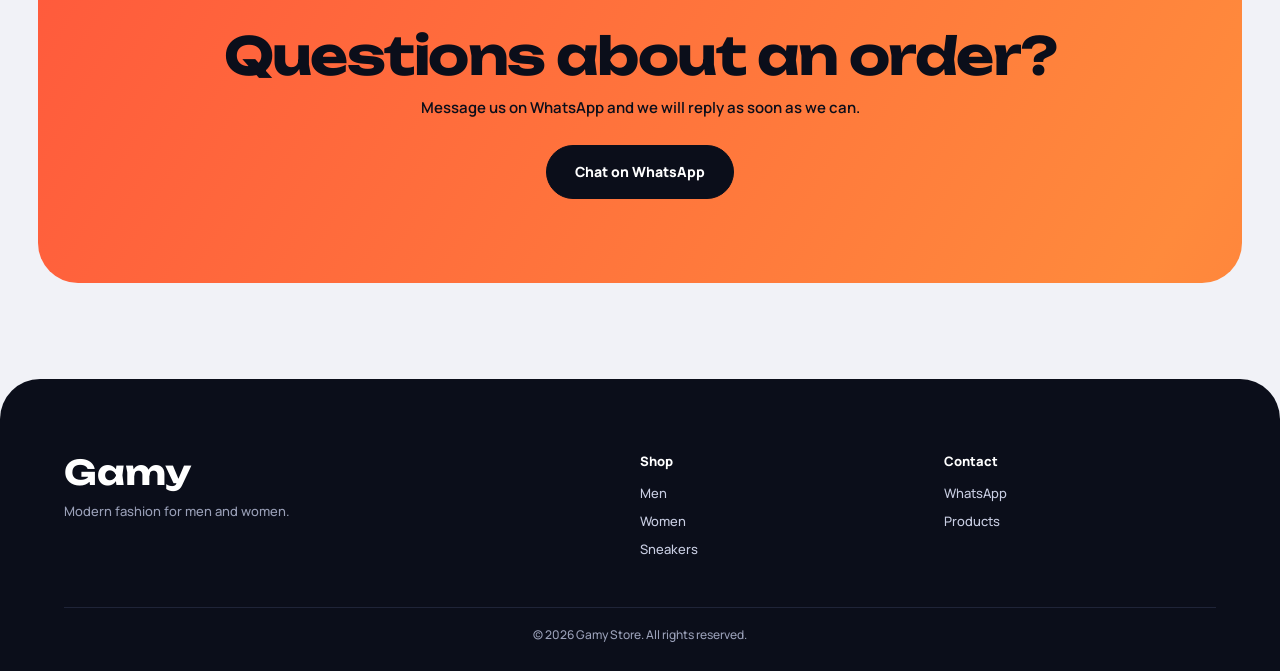
==== commit 7b8f1862: "index.html" ====
--- a/index.html
+++ b/index.html
@@ -5,201 +5,193 @@
 <meta name="viewport" content="width=device-width, initial-scale=1">
 <title>Gamy Store | Fashion</title>
 <link rel="preconnect" href="https://fonts.googleapis.com">
-<link href="https://fonts.googleapis.com/css2?family=Bodoni+Moda:ital,wght@0,500;0,700;1,500&family=Jost:wght@400;500;600&display=swap" rel="stylesheet">
+<link href="https://fonts.googleapis.com/css2?family=Unbounded:wght@500;700&family=Manrope:wght@500;700;800&display=swap" rel="stylesheet">
 <style>
-:root{--ink:#17130f;--bone:#f5f0e8;--paper:#fffdf9;--gold:#b98f4a;--forest:#1f2b22;--line:#e2d9c8;--serif:"Bodoni Moda",Georgia,serif;--sans:"Jost",Arial,sans-serif}
+:root{--mid:#0b0e1a;--chalk:#f1f2f7;--cob:#3a4bff;--flame:#ff5a3c;--lilac:#d7d3ff;--mut:#666b82;--line:#dcdfeb;--disp:"Unbounded",Arial,sans-serif;--sans:"Manrope",Arial,sans-serif;--sh:0 18px 40px rgba(11,14,26,.10);--ease:cubic-bezier(.2,.8,.2,1)}
 *{margin:0;padding:0;box-sizing:border-box}
-html{scroll-behavior:smooth;scroll-padding-top:70px}
-body{font-family:var(--sans);background:var(--bone);color:var(--ink);overflow-x:hidden}
+html{scroll-behavior:smooth;scroll-padding-top:90px}
+body{font:500 15px/1.55 var(--sans);background:var(--chalk);color:var(--mid);overflow-x:hidden}
 button,select,input,textarea{font:inherit;color:inherit}
 a{color:inherit;text-decoration:none}
-:focus-visible{outline:2px solid var(--gold);outline-offset:2px}
-.note{background:var(--forest);color:#e9dfca;text-align:center;font-size:12px;padding:8px 12px}
-header{position:sticky;top:0;z-index:50;background:rgba(245,240,232,.94);backdrop-filter:blur(8px);border-bottom:1px solid var(--line);display:flex;align-items:center;justify-content:space-between;gap:16px;padding:10px 4%}
-.brand{display:flex;align-items:center;gap:10px}
-.brand img{width:42px;height:42px;object-fit:contain;border-radius:50%}
-.brand b{font-family:var(--serif);font-size:24px;font-weight:700;font-style:italic;line-height:1}
-.brand small{display:block;font-size:9px;letter-spacing:5px;margin-top:3px;color:var(--gold);font-weight:600}
-nav{display:flex;gap:26px;font-size:14px;font-weight:500}
-nav a:hover{color:var(--gold)}
-#openCart{border:1px solid var(--ink);background:var(--ink);color:var(--bone);border-radius:30px;padding:9px 16px;cursor:pointer;font-size:13px;font-weight:500;display:flex;gap:8px;align-items:center}
-#cartCount{background:var(--gold);color:var(--ink);border-radius:50%;min-width:20px;height:20px;display:grid;place-items:center;font-size:11px;font-weight:600}
-.hero{position:relative;background:var(--forest);color:#fff;overflow:hidden}
-.hero>img{display:block;width:100%;height:auto}
-.hero::after{content:"";position:absolute;left:0;right:0;bottom:0;height:60%;background:linear-gradient(transparent,rgba(15,12,9,.82));pointer-events:none}
-.hero .tx{position:absolute;left:0;right:0;bottom:0;z-index:2;text-align:center;padding:0 5% 36px}
-.hero .tx h1{font-family:var(--serif);font-size:clamp(28px,4.5vw,54px);line-height:1.05;font-weight:500;margin-bottom:10px}
-.hero .tx p{font-size:16px;margin:0 auto 18px;color:#eadfca;max-width:420px}
-.btn{display:inline-block;border:1px solid #fff;padding:13px 26px;border-radius:30px;font-weight:500;font-size:14px;cursor:pointer;background:transparent;color:#fff;margin:0 4px 8px}
-.btn.fill{background:#fff;color:var(--ink)}
-.btn:hover{background:var(--gold);border-color:var(--gold);color:var(--ink)}
-#homeCheckout{display:none}
-.sec{padding:64px 4% 8px;max-width:1280px;margin:auto}
-.head{display:flex;justify-content:space-between;align-items:baseline;border-bottom:1px solid var(--ink);padding-bottom:12px;margin-bottom:22px}
-.head h2{font-family:var(--serif);font-size:clamp(28px,4vw,44px);font-weight:500}
-.head span{font-size:13px;color:#6b6155}
-.cols{display:flex;gap:14px;overflow-x:auto;padding-bottom:6px;scrollbar-width:none}
-.cols a{flex:0 0 auto;width:150px;text-align:center;font-size:14px;font-weight:500}
-.cols i{display:block;aspect-ratio:1;border-radius:50%;background:#ddd center/cover;margin-bottom:8px;border:2px solid transparent;transition:border-color .2s}
-.cols a:hover i{border-color:var(--gold)}
-.grid{display:grid;grid-template-columns:repeat(4,1fr);gap:20px}
-.p{background:var(--paper);border:1px solid var(--line);border-radius:14px;overflow:hidden;display:flex;flex-direction:column}
-.pi{border:0;width:100%;aspect-ratio:4/5;background:#e9e2d3 center top/cover;position:relative;cursor:pointer}
-.pi b{position:absolute;left:10px;bottom:10px;background:var(--paper);border-radius:20px;padding:4px 11px;font-size:13px;font-weight:600}
-.pn{padding:12px;display:flex;flex-direction:column;gap:10px;flex:1;justify-content:space-between}
-.pn h3{font-size:15px;font-weight:500;line-height:1.25}
-.add{border:1px solid var(--ink);background:transparent;border-radius:30px;padding:8px;cursor:pointer;font-size:13px;font-weight:500}
-.add:hover{background:var(--ink);color:var(--bone)}
-#shoes .grid{grid-template-columns:repeat(3,1fr)}
-.contact{margin-top:64px;background:var(--forest);color:#f1e8d6;text-align:center;padding:64px 5%}
-.contact h2{font-family:var(--serif);font-size:clamp(30px,5vw,48px);font-weight:500;margin-bottom:10px}
-.contact p{margin-bottom:24px;color:#c9bfa9}
-footer{background:var(--ink);color:#9d9381;text-align:center;font-size:12px;padding:20px}
-.ov{position:fixed;inset:0;background:rgba(0,0,0,.6);opacity:0;visibility:hidden;transition:.25s;z-index:90;display:flex;align-items:center;justify-content:center;padding:14px}
-.ov.on{opacity:1;visibility:visible}
-#cart{position:fixed;top:0;right:0;height:100%;width:min(400px,100%);background:var(--paper);z-index:100;transform:translateX(100%);transition:.3s;display:flex;flex-direction:column}
-#cart.on{transform:none}
-.ch{display:flex;justify-content:space-between;align-items:center;padding:18px 20px;border-bottom:1px solid var(--line);font-family:var(--serif);font-size:22px}
-.x{border:0;background:none;font-size:28px;cursor:pointer;line-height:1}
-#items{flex:1;overflow:auto;padding:8px 20px}
-.it{display:flex;justify-content:space-between;gap:10px;padding:14px 0;border-bottom:1px solid var(--line);font-size:13px}
-.it h4{font-size:15px;font-weight:500;margin-bottom:4px}
-.it p{color:#6b6155}
-.rm{border:1px solid var(--line);background:none;border-radius:20px;padding:4px 10px;cursor:pointer;height:max-content;font-size:12px}
-.empty{text-align:center;color:#8a8070;padding:50px 0}
-.cf{padding:18px 20px;border-top:1px solid var(--line)}
-.tot{display:flex;justify-content:space-between;margin-bottom:14px;font-weight:600}
-.main{width:100%;border:0;background:var(--ink);color:var(--bone);border-radius:30px;padding:14px;cursor:pointer;font-weight:500}
-.main:hover{background:var(--gold);color:var(--ink)}
-.box{background:var(--paper);border-radius:16px;width:min(720px,100%);max-height:92vh;overflow:auto;position:relative}
-.box>.x{position:absolute;right:14px;top:10px;z-index:2}
-#co{padding:28px 24px}
-#co h2,.rb h2{font-family:var(--serif);font-weight:500;font-size:28px;margin-bottom:16px}
-.f{margin-bottom:12px}
-.f label{display:block;font-size:12px;font-weight:600;margin-bottom:5px}
-.f input,.f select,.f textarea{width:100%;border:1px solid var(--line);background:#fff;border-radius:8px;padding:11px}
-.r2{display:grid;grid-template-columns:1fr 1fr;gap:12px}
-.sum{display:flex;justify-content:space-between;background:var(--forest);color:#fff;border-radius:10px;padding:14px 16px;margin:16px 0;font-weight:600}
-.pm{display:grid;grid-template-columns:1fr 1fr}
-.pm .im{background:#e9e2d3 center/cover;min-height:460px}
-.pm .in{padding:40px 28px;display:flex;flex-direction:column;gap:14px;justify-content:center}
-.pm h2{font-family:var(--serif);font-weight:500;font-size:28px}
-.qty{display:flex;align-items:center;border:1px solid var(--line);border-radius:30px;width:max-content}
-.qty button{width:40px;height:40px;border:0;background:none;font-size:20px;cursor:pointer}
-.qty span{width:34px;text-align:center;font-weight:600}
-.rb{text-align:center;padding:36px 26px;display:flex;flex-direction:column;gap:10px}
-.rb .no{color:var(--gold);font-weight:600;letter-spacing:2px}
-.rb a,.rb button{border:1px solid var(--ink);border-radius:30px;padding:12px;font-size:14px;background:none;cursor:pointer}
-.rb a.ok{background:var(--ink);color:var(--bone)}
-@media(max-width:900px){.grid,#shoes .grid{grid-template-columns:repeat(2,1fr);gap:10px}.pm{grid-template-columns:1fr}.pm .im{min-height:280px}}
-@media(max-width:700px){nav{display:none}.hero::after{display:none}.hero .tx{position:static;background:var(--forest);padding:24px 5% 28px}.sec{padding-top:44px}.cols a{width:96px;font-size:12px}.pn{padding:9px;gap:8px}.pn h3{font-size:13px}.pi b{font-size:11px;padding:3px 8px}.add{font-size:12px;padding:7px}.r2{grid-template-columns:1fr}.brand b{font-size:20px}}
-.mq{background:var(--forest);color:#e9dfca;overflow:hidden;white-space:nowrap;font-size:12px;letter-spacing:2px}
+:focus-visible{outline:3px solid var(--cob);outline-offset:3px}
+.mq{background:var(--flame);color:var(--mid);overflow:hidden;white-space:nowrap;font-size:12px;font-weight:800;letter-spacing:2px;position:relative;z-index:61}
 .mq>div{display:inline-block;padding:9px 0;animation:mq 30s linear infinite}
 .mq:hover>div{animation-play-state:paused}
 @keyframes mq{to{transform:translateX(-50%)}}
+header{position:sticky;top:12px;z-index:50;margin:12px 3% 0;display:flex;align-items:center;justify-content:space-between;gap:16px;padding:9px 10px 9px 22px;background:rgba(255,255,255,.82);backdrop-filter:blur(14px);-webkit-backdrop-filter:blur(14px);border-radius:60px;box-shadow:var(--sh)}
+.brand b{font:700 21px/1 var(--disp);letter-spacing:-.5px}
+.brand small{display:block;font-size:8px;letter-spacing:6px;margin-top:4px;color:var(--cob);font-weight:800}
+nav{display:flex;gap:4px;font-size:13px;font-weight:700}
+nav a{padding:9px 15px;border-radius:30px;transition:.25s}
+nav a:hover{background:var(--chalk);color:var(--cob)}
+#openCart{border:0;background:var(--mid);color:#fff;border-radius:30px;padding:10px 10px 10px 20px;cursor:pointer;font-size:13px;font-weight:700;display:flex;gap:10px;align-items:center;transition:.25s}
+#openCart:hover{background:var(--cob)}
+#cartCount{background:var(--flame);color:#fff;border-radius:50%;min-width:24px;height:24px;display:grid;place-items:center;font-size:12px;font-weight:800}
+.hero{position:relative;background:var(--mid);color:#fff;overflow:hidden;margin-top:-72px;padding:150px 4% 130px;isolation:isolate}
+.hero::before{content:"";position:absolute;inset:0;z-index:-1;background:radial-gradient(rgba(255,255,255,.16) 1px,transparent 1.6px) 0 0/30px 30px;-webkit-mask:radial-gradient(ellipse at 30% 40%,#000 15%,transparent 75%);mask:radial-gradient(ellipse at 30% 40%,#000 15%,transparent 75%)}
+.blob{position:absolute;z-index:-1;filter:blur(46px);opacity:.6;animation:drift 18s ease-in-out infinite alternate}
+.b1{width:560px;top:-120px;left:-140px}
+.b2{width:420px;bottom:-140px;right:5%;animation-delay:-8s}
+@keyframes drift{to{transform:translate(60px,40px) rotate(25deg)}}
+.hw{max-width:1280px;margin:auto;display:grid;grid-template-columns:1.1fr .9fr;gap:48px;align-items:center}
+.live{display:inline-flex;align-items:center;gap:10px;font-size:13px;font-weight:700;padding:8px 16px;border:1px solid rgba(255,255,255,.25);border-radius:30px;background:rgba(255,255,255,.06);margin-bottom:26px}
+.live i{width:9px;height:9px;border-radius:50%;background:#3ddc84;box-shadow:0 0 0 0 rgba(61,220,132,.7);animation:pulse 1.8s infinite}
+@keyframes pulse{to{box-shadow:0 0 0 12px transparent}}
+.hero h1{font:700 clamp(34px,5vw,72px)/1.08 var(--disp);letter-spacing:-.03em;margin-bottom:22px}
+.w{display:inline-block;overflow:hidden;vertical-align:top;padding-bottom:.12em;margin-right:.22em}
+.w span{display:inline-block;transform:translateY(115%);animation:up .9s var(--ease) forwards;animation-delay:calc(1.05s + var(--i)*.1s)}
+@keyframes up{to{transform:none}}
+.hero p{max-width:440px;color:#c3c8dd;font-size:17px;margin-bottom:30px}
+.btn{display:inline-block;border:1.5px solid rgba(255,255,255,.35);padding:15px 28px;border-radius:40px;font-weight:800;font-size:14px;cursor:pointer;background:transparent;color:#fff;margin:0 8px 10px 0;transition:.3s}
+.btn.fill{background:var(--flame);border-color:var(--flame)}
+.btn:hover{background:#fff;border-color:#fff;color:var(--mid);transform:translateY(-3px)}
+#homeCheckout{display:none}
+.vis{position:relative;max-width:460px;margin-left:auto;width:100%}
+.arch{aspect-ratio:4/5;border-radius:999px 999px 32px 32px;overflow:hidden;border:6px solid rgba(255,255,255,.12);animation:flo 7s ease-in-out infinite alternate;background:#1a1f33}
+.arch img{width:100%;height:100%;object-fit:cover;display:block}
+@keyframes flo{to{transform:translateY(-16px)}}
+.badge{position:absolute;left:-52px;bottom:48px;width:128px;animation:rot 16s linear infinite}
+.badge text{font:800 9px var(--sans);fill:#fff}
+@keyframes rot{to{transform:rotate(360deg)}}
+.fl{position:absolute;right:-18px;top:18%;background:#fff;color:var(--mid);border-radius:18px;padding:12px 16px;box-shadow:var(--sh);font-size:12px;font-weight:700;animation:flo 5s ease-in-out infinite alternate-reverse}
+.fl b{display:block;font:700 15px var(--disp)}
+.trust{position:relative;z-index:3;width:min(1180px,92%);margin:-52px auto 0;display:grid;grid-template-columns:repeat(3,1fr);gap:14px}
+.trust div{background:#fff;border-radius:22px;padding:22px 24px;box-shadow:var(--sh);display:flex;flex-direction:column;position:relative;overflow:hidden}
+.trust div::after{content:"";position:absolute;right:-22px;top:-22px;width:84px;height:84px;border-radius:50%;background:var(--cob);opacity:.12}
+.trust div:nth-child(2)::after{background:var(--flame)}
+.trust b{font-size:15px;font-weight:800}
+.trust span{font-size:13px;color:var(--mut)}
+.sec{padding:96px 4% 0;max-width:1320px;margin:auto}
+.head{display:flex;justify-content:space-between;align-items:center;gap:14px;margin-bottom:28px}
+.head h2{font:700 clamp(26px,3.6vw,44px)/1.1 var(--disp);letter-spacing:-.03em}
+.head span{font-size:13px;font-weight:800;background:#fff;border-radius:30px;padding:8px 16px;box-shadow:0 0 0 1px var(--line)}
+.head select{border:0;background:#fff;border-radius:30px;height:42px;padding:0 16px;font-size:13px;font-weight:700;box-shadow:0 0 0 1px var(--line)}
+.cols{display:flex;gap:18px;overflow-x:auto;padding:6px 4px 16px;scrollbar-width:none}
+.cols a{flex:0 0 auto;width:150px;text-align:center;font-size:14px;font-weight:800}
+.cols i{display:block;aspect-ratio:3/4;border-radius:90px 90px 22px 22px;background:#ddd center/cover;margin-bottom:10px;transition:.4s var(--ease)}
+.cols a:hover i{transform:translateY(-8px) rotate(-2deg);box-shadow:8px 14px 0 var(--cob)}
+.grid{display:grid;grid-template-columns:repeat(4,1fr);gap:18px}
+#shoes .grid{grid-template-columns:repeat(3,1fr)}
+.p{background:#fff;border-radius:26px;padding:8px;display:flex;flex-direction:column;box-shadow:0 0 0 1px var(--line);transition:transform .4s var(--ease),box-shadow .4s}
+.p:hover{transform:translateY(-8px);box-shadow:0 24px 44px rgba(58,75,255,.16),0 0 0 1.5px var(--cob)}
+.pi{border:0;width:100%;aspect-ratio:4/5;border-radius:20px;background:#e6e8f2 center top/cover;position:relative;cursor:pointer;overflow:hidden;transition:transform .25s ease}
+.pi::after{content:"";position:absolute;inset:0;background:linear-gradient(115deg,transparent 35%,rgba(255,255,255,.4) 50%,transparent 65%);transform:translateX(-120%);transition:transform .8s}
+.pi:hover::after{transform:translateX(120%)}
+.pi b{position:absolute;left:10px;bottom:10px;z-index:1;background:var(--mid);color:#fff;border-radius:20px;padding:6px 13px;font-size:12px;font-weight:800}
+.nw{position:absolute;top:10px;left:10px;z-index:1;background:var(--flame);color:#fff;font-style:normal;font-size:10px;letter-spacing:1px;padding:5px 10px;border-radius:20px;font-weight:800}
+.pn{padding:14px 8px 8px;display:flex;flex-direction:column;gap:12px;flex:1;justify-content:space-between}
+.pn h3{font-size:15px;font-weight:800;line-height:1.25}
+.add{border:0;background:var(--chalk);border-radius:30px;padding:12px;cursor:pointer;font-size:13px;font-weight:800;transition:.3s}
+.add:hover{background:var(--cob);color:#fff}
+.spin-band{position:relative;overflow:hidden;margin:96px 3% 0;border-radius:40px;background:linear-gradient(120deg,var(--cob),#6a3cff 60%,#a23cff);color:#fff;text-align:center;padding:88px 5%}
+.spin-band h2{position:relative;z-index:1;font:700 clamp(26px,4.4vw,52px)/1.1 var(--disp);letter-spacing:-.03em}
+.nums{position:relative;z-index:1;display:flex;justify-content:center;gap:clamp(24px,6vw,90px);margin-top:34px}
+.nums b{display:block;font:700 clamp(32px,5vw,60px)/1.1 var(--disp)}
+.nums span{font-size:13px;font-weight:700;color:var(--lilac)}
+.st{position:absolute;color:var(--lilac);opacity:.55;will-change:transform;font-size:64px}
+.s1{top:12%;left:8%}.s2{top:62%;left:22%;font-size:36px}.s3{top:18%;right:10%;font-size:84px}.s4{bottom:8%;right:26%;font-size:44px}
+.feat{position:relative;display:grid;grid-template-columns:1.1fr 1fr;width:min(1280px,92%);margin:96px auto 0;background:var(--mid);color:#fff;border-radius:40px;overflow:hidden;isolation:isolate}
+.feat::before{content:"";position:absolute;width:520px;height:520px;right:-120px;bottom:-200px;border-radius:50%;background:radial-gradient(var(--cob),transparent 70%);opacity:.6;z-index:-1;animation:drift 12s ease-in-out infinite alternate}
+.fimg{min-height:540px;background:#1a1f33 center/cover no-repeat;border-radius:0 220px 0 0}
+.ftx{padding:clamp(28px,5vw,64px);display:flex;flex-direction:column;justify-content:center;gap:14px}
+.ftx small{color:var(--flame);letter-spacing:3px;font-size:11px;font-weight:800}
+.ftx h2{font:700 clamp(28px,4vw,48px)/1.1 var(--disp);letter-spacing:-.03em}
+.ftx p{color:#c3c8dd;max-width:380px}
+.ftx b{font:700 24px var(--disp);color:var(--flame)}
+.main{width:100%;border:0;background:var(--mid);color:#fff;border-radius:40px;padding:15px;cursor:pointer;font-weight:800;transition:.3s}
+.main:hover{background:var(--cob)}
+.ftx .main{width:max-content;height:52px;padding:0 32px;background:var(--flame)}
+.ftx .main:hover{background:#fff;color:var(--mid)}
+.bigt{overflow:hidden;white-space:nowrap;padding:28px 0;margin-top:96px}
+.bigt>div{display:inline-block;animation:mq 45s linear infinite;font:700 clamp(48px,9vw,120px)/1 var(--disp);color:transparent;-webkit-text-stroke:1.5px var(--mid)}
+.bigt span{padding-inline-end:.4em}
+.bigt:hover>div{animation-play-state:paused}
+.ff{display:grid;grid-template-columns:2fr 1fr 1fr 1.4fr auto auto;gap:14px;align-items:end;background:#fff;border-radius:28px;padding:24px;margin-bottom:26px;box-shadow:var(--sh)}
+.f{margin-bottom:12px}
+.f label{display:block;font-size:12px;font-weight:800;margin-bottom:6px}
+.f input,.f select,.f textarea{width:100%;border:1.5px solid var(--line);background:#fff;border-radius:14px;padding:12px 14px;transition:border-color .2s}
+.f input:focus,.f select:focus,.f textarea:focus{border-color:var(--cob);outline:0}
+.ff .f{margin:0}
+.ff input[type=search],.ff select{height:48px;padding:0 14px}
+.ff input[type=range]{height:48px;accent-color:var(--cob);padding:0;border:0}
+.ff .main{width:auto;height:48px;padding:0 28px}
+.ff .add{width:auto;height:48px;padding:0 22px}
+.fe{grid-column:1/-1;text-align:center;color:var(--mut);padding:40px 0}
+.chips{grid-column:1/-1;display:flex;flex-wrap:wrap;align-items:center;gap:8px}
+.chips span{font-size:12px;font-weight:800;margin-inline-end:4px}
+.chip{border:1.5px solid var(--line);background:#fff;border-radius:30px;padding:7px 16px;font-size:12px;font-weight:800;cursor:pointer;transition:.2s}
+.chip:hover{border-color:var(--cob)}
+.chip.on{background:var(--cob);color:#fff;border-color:var(--cob)}
+.fcnt{font-size:13px;color:var(--mut);margin:0 0 14px;font-weight:700}
+.contact{margin:96px 3% 0;border-radius:40px;background:linear-gradient(120deg,var(--flame),#ff8a3c,var(--flame));background-size:200% 100%;animation:sl 8s linear infinite;color:var(--mid);text-align:center;padding:84px 5%}
+@keyframes sl{to{background-position:200% 0}}
+.contact h2{font:700 clamp(28px,4.6vw,52px)/1.1 var(--disp);letter-spacing:-.03em;margin-bottom:12px}
+.contact p{margin-bottom:26px;font-weight:600}
+.contact .btn.fill{background:var(--mid);border-color:var(--mid);color:#fff;margin:0}
+.contact .btn.fill:hover{background:#fff;color:var(--mid)}
+footer{background:var(--mid);color:#9aa0b8;font-size:13px}
+.ft{margin-top:96px;padding:72px 5% 26px;border-radius:40px 40px 0 0}
+.fg{max-width:1280px;margin:auto;display:grid;grid-template-columns:2fr 1fr 1fr;gap:32px}
+.ft a{display:block;color:#c9cee3;margin:8px 0;transition:.2s}
+.ft a:hover{color:var(--flame);transform:translateX(4px)}
+.ft h4{color:#fff;font-size:13px;font-weight:800;margin-bottom:12px}
+.ft .fb{font:700 34px var(--disp);color:#fff}
+.ft p{margin-top:8px}
+.ft .cp{max-width:1280px;margin:40px auto 0;border-top:1px solid #1f2438;padding-top:18px;text-align:center;font-size:12px}
+.ov{position:fixed;inset:0;background:rgba(11,14,26,.6);backdrop-filter:blur(4px);opacity:0;visibility:hidden;transition:.3s;z-index:90;display:flex;align-items:center;justify-content:center;padding:14px}
+.ov.on{opacity:1;visibility:visible}
+#cart{position:fixed;top:0;right:0;height:100%;width:min(420px,100%);background:#fff;z-index:100;transform:translateX(100%);transition:.4s var(--ease);display:flex;flex-direction:column;border-radius:28px 0 0 28px}
+#cart.on{transform:none}
+.ch{display:flex;justify-content:space-between;align-items:center;padding:22px;border-bottom:1px solid var(--line);font:700 20px var(--disp)}
+.x{border:0;background:var(--chalk);width:38px;height:38px;border-radius:50%;font-size:22px;cursor:pointer;line-height:1;transition:.2s}
+.x:hover{background:var(--flame);color:#fff}
+#items{flex:1;overflow:auto;padding:8px 22px}
+.it{display:flex;justify-content:space-between;gap:10px;padding:16px 0;border-bottom:1px solid var(--line);font-size:13px}
+.it h4{font-size:15px;font-weight:800;margin-bottom:4px}
+.it p{color:var(--mut)}
+.rm{border:1.5px solid var(--line);background:none;border-radius:20px;padding:5px 12px;cursor:pointer;height:max-content;font-size:12px;font-weight:700}
+.rm:hover{border-color:var(--flame);color:var(--flame)}
+.empty{text-align:center;color:var(--mut);padding:60px 0}
+.cf{padding:20px 22px;border-top:1px solid var(--line)}
+.tot{display:flex;justify-content:space-between;margin-bottom:14px;font-weight:800;font-size:17px}
+.box{background:#fff;border-radius:30px;width:min(720px,100%);max-height:92vh;overflow:auto;position:relative}
+.box>.x{position:absolute;right:16px;top:16px;z-index:2}
+#co{padding:32px 26px}
+#co h2,.rb h2{font:700 24px var(--disp);letter-spacing:-.02em;margin-bottom:18px}
+.r2{display:grid;grid-template-columns:1fr 1fr;gap:12px}
+.sum{display:flex;justify-content:space-between;background:var(--mid);color:#fff;border-radius:16px;padding:16px 18px;margin:16px 0;font-weight:800}
+.pm{display:grid;grid-template-columns:1fr 1fr}
+.pm .im{background:#e6e8f2 center/cover;min-height:480px;border-radius:30px 0 0 30px}
+.pm .in{padding:44px 30px;display:flex;flex-direction:column;gap:14px;justify-content:center}
+.pm h2{font:700 24px var(--disp);letter-spacing:-.02em}
+.pm b{font:700 20px var(--disp);color:var(--cob)}
+.qty{display:flex;align-items:center;border:1.5px solid var(--line);border-radius:30px;width:max-content}
+.qty button{width:42px;height:42px;border:0;background:none;font-size:20px;cursor:pointer}
+.qty span{width:34px;text-align:center;font-weight:800}
+.rb{text-align:center;padding:40px 28px;display:flex;flex-direction:column;gap:10px}
+.rb .no{color:var(--cob);font-weight:800;letter-spacing:2px}
+.rb a,.rb button{border:1.5px solid var(--mid);border-radius:30px;padding:13px;font-size:14px;font-weight:800;background:none;cursor:pointer}
+.rb a.ok{background:var(--mid);color:#fff}
 .rv{opacity:0;transform:translateY(24px);transition:opacity .6s,transform .6s}
 .rv.in{opacity:1;transform:none}
-.spin-band{position:relative;overflow:hidden;background:var(--forest);color:#f1e8d6;text-align:center;padding:90px 5%}
-.spin-band h2{position:relative;z-index:1;font-family:var(--serif);font-size:clamp(28px,5vw,56px);font-weight:500}
-.st{position:absolute;color:var(--gold);opacity:.85;will-change:transform;font-size:64px}
-.s1{top:12%;left:8%}.s2{top:62%;left:22%;font-size:36px}.s3{top:18%;right:10%;font-size:84px}.s4{bottom:8%;right:26%;font-size:44px}
-@media(max-width:700px){.spin-band{padding:60px 5%}.st{font-size:34px}.s3{font-size:48px}}
-@media(prefers-reduced-motion:reduce){.mq>div{animation:none}.rv{opacity:1;transform:none;transition:none}}
-#walker{position:fixed;top:0;left:0;width:56px;z-index:40;pointer-events:none;will-change:transform}
-#walker svg{display:block;width:100%;height:auto;filter:drop-shadow(0 6px 8px rgba(0,0,0,.25))}
-#walker .lg{transform-box:fill-box;transform-origin:50% 0}
-#walker.go .l1{animation:wk .5s ease-in-out infinite alternate}
-#walker.go .l2{animation:wk .5s ease-in-out infinite alternate-reverse}
-@keyframes wk{from{transform:rotate(-22deg)}to{transform:rotate(22deg)}}
-@media(max-width:700px){#walker{width:38px}}
-@media(prefers-reduced-motion:reduce){#walker{display:none}}
-/* ===== polish layer ===== */
-body{font-size:15px}
-header{padding:12px 4%}
-nav{gap:34px}
-nav a{font-size:12px;letter-spacing:2px;text-transform:uppercase;position:relative;padding:6px 0}
-nav a::after{content:"";position:absolute;left:0;bottom:0;width:0;height:1px;background:var(--gold);transition:width .3s}
-nav a:hover::after{width:100%}
-.hero .tx h1{font-size:clamp(32px,5.2vw,64px);letter-spacing:.5px;text-shadow:0 2px 20px rgba(0,0,0,.35)}
-.hero .tx p{letter-spacing:1px}
-.btn{text-transform:uppercase;letter-spacing:2px;font-size:12px;border-radius:2px;padding:14px 30px}
-.trust{display:grid;grid-template-columns:repeat(3,1fr);background:var(--paper);border-bottom:1px solid var(--line);text-align:center}
-.trust div{padding:20px 10px;border-inline-end:1px solid var(--line)}
-.trust div:last-child{border:0}
-.trust b{display:block;font-size:12px;letter-spacing:2px;text-transform:uppercase}
-.trust span{font-size:12px;color:#6b6155}
-.sec{padding-top:84px}
-.head{position:relative;border-bottom:1px solid var(--line)}
-.head::after{content:"";position:absolute;left:0;bottom:-1px;width:64px;height:2px;background:var(--gold)}
-.head h2{font-size:clamp(30px,4vw,46px)}
-.cols i{box-shadow:0 0 0 1px var(--line),0 8px 18px rgba(23,19,15,.08)}
-.p{background:transparent;border:0;border-radius:4px;transition:transform .35s,box-shadow .35s}
-.p:hover{transform:translateY(-5px);box-shadow:0 16px 32px rgba(23,19,15,.12)}
-.pi{border-radius:4px}
-.pi b{left:12px;bottom:12px;background:rgba(255,253,249,.92);letter-spacing:.5px}
-.pn{padding:14px 2px 6px}
-.add{border-radius:2px;text-transform:uppercase;letter-spacing:1.5px;font-size:11px;background:var(--ink);color:var(--bone);padding:10px}
-.add:hover{background:var(--gold);border-color:var(--gold);color:var(--ink)}
-.spin-band{outline:1px solid rgba(185,143,74,.45);outline-offset:-16px}
-.ft{padding:60px 5% 24px;text-align:left;font-size:13px}
-.fg{max-width:1280px;margin:auto;display:grid;grid-template-columns:2fr 1fr 1fr;gap:32px}
-.ft a{display:block;color:#cfc6b2;margin:7px 0}
-.ft a:hover{color:var(--gold)}
-.ft h4{color:#f1e8d6;font-size:12px;letter-spacing:2px;text-transform:uppercase;margin-bottom:10px}
-.ft .fb{font-family:var(--serif);font-style:italic;font-size:28px;color:#f1e8d6}
-.ft p{color:#9d9381;margin-top:8px}
-.ft .cp{max-width:1280px;margin:36px auto 0;border-top:1px solid #2c2620;padding-top:16px;text-align:center;font-size:12px}
-@media(max-width:700px){.trust b{font-size:10px;letter-spacing:1px}.trust span{display:none}.trust div{padding:14px 4px}.fg{grid-template-columns:1fr}.sec{padding-top:56px}.pn{padding:10px 0 4px}}
-.ff{display:grid;grid-template-columns:2fr 1fr 1fr 1.4fr auto auto;gap:14px;align-items:end;background:var(--paper);border:1px solid var(--line);border-radius:6px;padding:20px;margin-bottom:26px}
-.ff .f{margin:0}
-.ff input[type=search],.ff select{width:100%;height:44px;border:1px solid var(--line);border-radius:4px;padding:0 12px;background:#fff}
-.ff input[type=range]{width:100%;height:44px;accent-color:var(--gold)}
-.ff .main{width:auto;height:44px;padding:0 26px;border-radius:2px;text-transform:uppercase;letter-spacing:1.5px;font-size:12px}
-.ff .add{width:auto;height:44px;padding:0 20px}
-.fe{grid-column:1/-1;text-align:center;color:#6b6155;padding:40px 0}
-@media(max-width:900px){.ff{grid-template-columns:1fr 1fr}.ff .f:first-child{grid-column:1/-1}.ff .main,.ff .add{width:100%}}
-.hero>img{animation:kb 20s ease-out both}
-@keyframes kb{from{transform:scale(1.06)}to{transform:none}}
-#pg{position:fixed;top:0;left:0;height:3px;width:0;background:var(--gold);z-index:60}
-.nw{position:absolute;top:12px;left:12px;background:var(--ink);color:var(--gold);font-style:normal;font-size:10px;letter-spacing:2px;padding:4px 9px;border-radius:2px;font-weight:600}
-.nums{position:relative;z-index:1;display:flex;justify-content:center;gap:clamp(24px,6vw,80px);margin-top:30px}
-.nums b{display:block;font-family:var(--serif);font-size:clamp(30px,5vw,52px);color:var(--gold);font-weight:500;line-height:1.1}
-.nums span{font-size:11px;letter-spacing:2px;text-transform:uppercase;color:#cfc6b2}
-.chips{grid-column:1/-1;display:flex;flex-wrap:wrap;align-items:center;gap:8px}
-.chips span{font-size:12px;font-weight:600;margin-inline-end:4px}
-.chip{border:1px solid var(--line);background:#fff;border-radius:30px;padding:7px 15px;font-size:12px;cursor:pointer}
-.chip:hover{border-color:var(--gold)}
-.chip.on{background:var(--ink);color:var(--bone);border-color:var(--ink)}
-.fcnt{font-size:13px;color:#6b6155;margin:0 0 14px}
-.head select{border:1px solid var(--line);background:#fff;border-radius:4px;height:38px;padding:0 10px;font-size:13px}
-.wa{position:fixed;right:16px;bottom:16px;z-index:45;background:var(--forest);color:#f1e8d6;border:1px solid var(--gold);border-radius:30px;padding:11px 18px;font-size:13px;box-shadow:0 8px 20px rgba(0,0,0,.25);transition:.25s}
-.wa:hover{background:var(--gold);color:var(--ink)}
-@media(max-width:700px){.wa{padding:9px 14px;font-size:12px;right:10px;bottom:10px}.nums{gap:22px}}
-@media(prefers-reduced-motion:reduce){.hero>img{animation:none}}
-#ld{position:fixed;inset:0;z-index:200;background:var(--forest);color:#f1e8d6;display:flex;flex-direction:column;align-items:center;justify-content:center;transition:opacity .6s,visibility .6s;animation:ldout .6s 3s forwards}
-#ld span{font-family:var(--serif);font-style:italic;font-size:clamp(48px,10vw,96px);animation:ldin .9s ease both}
-#ld small{letter-spacing:10px;color:var(--gold);margin-top:6px;font-size:12px;animation:ldin .9s .25s ease both}
+#walker{display:none}
+#pg{position:fixed;top:0;left:0;height:4px;width:0;background:linear-gradient(90deg,var(--cob),var(--flame));z-index:300}
+.wa{position:fixed;right:16px;bottom:16px;z-index:45;background:var(--flame);color:#fff;border-radius:30px;padding:13px 22px;font-size:13px;font-weight:800;box-shadow:0 10px 24px rgba(255,90,60,.4);transition:.25s;animation:wp 2.4s infinite}
+@keyframes wp{70%{box-shadow:0 10px 24px rgba(255,90,60,.4),0 0 0 14px transparent}0%{box-shadow:0 10px 24px rgba(255,90,60,.4),0 0 0 0 rgba(255,90,60,.5)}}
+.wa:hover{background:var(--mid)}
+#ld{position:fixed;inset:0;z-index:200;background:var(--mid);color:#fff;display:flex;flex-direction:column;align-items:center;justify-content:center;transition:opacity .6s,visibility .6s;animation:ldout .6s 3s forwards}
+#ld span{font:700 clamp(48px,10vw,96px)/1 var(--disp);letter-spacing:-.04em;animation:ldin .9s ease both}
+#ld small{letter-spacing:12px;color:var(--flame);margin-top:12px;font-size:12px;font-weight:800;animation:ldin .9s .25s ease both}
+#ld::after{content:"";position:absolute;left:0;bottom:0;height:5px;background:linear-gradient(90deg,var(--cob),var(--flame));animation:ldbar 1.4s var(--ease) forwards}
+@keyframes ldbar{from{width:0}to{width:100%}}
 #ld.off{opacity:0;visibility:hidden}
 @keyframes ldin{from{opacity:0;transform:translateY(14px)}to{opacity:1;transform:none}}
 @keyframes ldout{to{opacity:0;visibility:hidden}}
-#cr{display:none;position:fixed;top:0;left:0;width:34px;height:34px;border:1px solid var(--gold);border-radius:50%;pointer-events:none;z-index:150;transition:width .2s,height .2s,margin .2s,background .2s}
-#cr.hot{width:56px;height:56px;margin:-11px 0 0 -11px;background:rgba(185,143,74,.15)}
-.pi{transition:transform .25s ease}
-.bigt{overflow:hidden;white-space:nowrap;padding:34px 0;border-block:1px solid var(--line);margin-top:80px}
-.bigt>div{display:inline-block;animation:mq 45s linear infinite;font-family:var(--serif);font-size:clamp(48px,9vw,120px);color:transparent;-webkit-text-stroke:1px var(--ink);letter-spacing:2px}
-.bigt span{padding-inline-end:.4em}
-.bigt:hover>div{animation-play-state:paused}
-.feat{display:grid;grid-template-columns:1.1fr 1fr;width:min(1280px,92%);margin:80px auto 0;background:var(--forest);color:#f1e8d6;border-radius:6px;overflow:hidden}
-.fimg{min-height:520px;background:#2a3a2f center/cover no-repeat}
-.ftx{padding:clamp(28px,5vw,64px);display:flex;flex-direction:column;justify-content:center;gap:14px}
-.ftx small{color:var(--gold);letter-spacing:4px;font-size:11px}
-.ftx h2{font-family:var(--serif);font-size:clamp(30px,4.5vw,54px);font-weight:500;line-height:1.05}
-.ftx p{color:#cfc6b2;max-width:380px}
-.ftx b{font-size:22px;color:var(--gold)}
-.ftx .main{width:max-content;height:48px;padding:0 28px;border-radius:2px;background:var(--gold);color:var(--ink);text-transform:uppercase;letter-spacing:1.5px;font-size:12px}
-.ftx .main:hover{background:#f1e8d6}
-@media(max-width:700px){.feat{grid-template-columns:1fr;margin-top:56px}.fimg{min-height:340px}.bigt{margin-top:56px;padding:22px 0}}
-@media(prefers-reduced-motion:reduce){#ld{display:none}.bigt>div{animation:none}}
+#cr{display:none;position:fixed;top:0;left:0;width:34px;height:34px;border:1.5px solid var(--flame);border-radius:50%;pointer-events:none;z-index:150;transition:width .2s,height .2s,margin .2s,background .2s}
+#cr.hot{width:56px;height:56px;margin:-11px 0 0 -11px;background:rgba(255,90,60,.15)}
+@media(max-width:900px){.hw{grid-template-columns:1fr}.vis{margin:0 auto;max-width:340px}.badge{left:-14px;width:100px}.fl{right:-6px}.grid,#shoes .grid{grid-template-columns:repeat(2,1fr);gap:10px}.pm{grid-template-columns:1fr}.pm .im{min-height:300px;border-radius:30px 30px 0 0}.ff{grid-template-columns:1fr 1fr}.ff .f:first-child{grid-column:1/-1}.ff .main,.ff .add{width:100%}.feat{grid-template-columns:1fr}.fimg{min-height:360px;border-radius:0 0 0 0}}
+@media(max-width:700px){nav{display:none}.hero{padding:120px 5% 100px}.trust{grid-template-columns:1fr;margin-top:-40px}.sec{padding-top:64px}.cols a{width:110px;font-size:12px}.pn h3{font-size:13px}.r2{grid-template-columns:1fr}.fg{grid-template-columns:1fr}.nums{gap:20px}.spin-band,.contact{margin-top:64px;border-radius:28px}.feat{margin-top:64px;border-radius:28px}.bigt{margin-top:64px}.ft{margin-top:64px}.wa{padding:11px 16px;right:10px;bottom:10px}}
+@media(prefers-reduced-motion:reduce){*,*::before,*::after{animation:none!important;transition:none!important}.w span{transform:none}.rv{opacity:1;transform:none}#ld{display:none}}
 </style>
 </head>
 <body>
@@ -213,16 +205,23 @@
   <button id="openCart" type="button">Cart <span id="cartCount">0</span></button>
 </header>
 
-<section class="hero" id="home"><img src="https://cdn.phototourl.com/member/2026-10-17-c0c91864-032a-4e8c-a709-e9c1b767ca95.jpg" alt="Gamy Store"><div class="tx">
-  <h1>Dress like you mean it.</h1>
-  <p>New season pieces for men and women. Pick your size, add to cart, and confirm on WhatsApp.</p>
-  <a class="btn fill" href="#men">Shop men</a><a class="btn" href="#women">Shop women</a><button class="btn" id="homeCheckout" type="button">Checkout</button>
-</div></section>
+<section class="hero" id="home">
+<svg class="blob b1" viewBox="0 0 200 200" aria-hidden="true"><path fill="#3a4bff" d="M100,20 C150,20 180,50 180,100 C180,150 150,180 100,180 C50,180 20,150 20,100 C20,50 50,20 100,20Z"><animate attributeName="d" dur="14s" repeatCount="indefinite" values="M100,20 C150,20 180,50 180,100 C180,150 150,180 100,180 C50,180 20,150 20,100 C20,50 50,20 100,20Z;M110,15 C165,25 185,70 175,110 C165,160 120,190 80,175 C30,160 15,110 30,70 C45,30 70,8 110,15Z;M95,25 C140,10 190,60 178,105 C170,150 140,185 95,182 C50,180 12,140 22,95 C30,55 55,35 95,25Z;M100,20 C150,20 180,50 180,100 C180,150 150,180 100,180 C50,180 20,150 20,100 C20,50 50,20 100,20Z"/></path></svg><svg class="blob b2" viewBox="0 0 200 200" aria-hidden="true"><path fill="#ff5a3c" d="M110,15 C165,25 185,70 175,110 C165,160 120,190 80,175 C30,160 15,110 30,70 C45,30 70,8 110,15Z"><animate attributeName="d" dur="14s" repeatCount="indefinite" values="M110,15 C165,25 185,70 175,110 C165,160 120,190 80,175 C30,160 15,110 30,70 C45,30 70,8 110,15Z;M95,25 C140,10 190,60 178,105 C170,150 140,185 95,182 C50,180 12,140 22,95 C30,55 55,35 95,25Z;M100,20 C150,20 180,50 180,100 C180,150 150,180 100,180 C50,180 20,150 20,100 C20,50 50,20 100,20Z;M110,15 C165,25 185,70 175,110 C165,160 120,190 80,175 C30,160 15,110 30,70 C45,30 70,8 110,15Z"/></path></svg>
+<div class="hw"><div class="hl">
+<span class="live"><i></i>New season is live</span>
+<h1><span class="w"><span style="--i:0">Dress</span></span><span class="w"><span style="--i:1">like</span></span><span class="w"><span style="--i:2">you</span></span><span class="w"><span style="--i:3">mean</span></span><span class="w"><span style="--i:4">it.</span></span></h1>
+<p>New season pieces for men and women. Pick your size, add to cart, and confirm on WhatsApp.</p>
+<a class="btn fill" href="#men">Shop men</a><a class="btn" href="#women">Shop women</a><button class="btn" id="homeCheckout" type="button">Checkout</button>
+</div>
+<div class="vis"><div class="arch"><img src="https://cdn.phototourl.com/member/2026-10-17-c0c91864-032a-4e8c-a709-e9c1b767ca95.jpg" alt="Gamy Store"></div>
+<svg class="badge" viewBox="0 0 120 120" aria-hidden="true"><circle cx="60" cy="60" r="58" fill="#3a4bff"/><defs><path id="cp" d="M60,60 m-42,0 a42,42 0 1,1 84,0 a42,42 0 1,1 -84,0"/></defs><text><textPath href="#cp" textLength="258" lengthAdjust="spacing">FAST DELIVERY • WHATSAPP CONFIRM • </textPath></text><text x="60" y="69" text-anchor="middle" style="font-size:24px">✦</text></svg>
+<div class="fl"><b>1,400 EGP</b>Bomber Jacket</div></div></div>
+</section>
 
 <div class="trust"><div><b>Delivery across Egypt</b><span>To your door</span></div><div><b>Confirm on WhatsApp</b><span>Fast and simple</span></div><div><b>Pick size and color</b><span>Before you order</span></div></div>
 
 <section class="spin-band">
-  <h2>Dress like you mean it.</h2>
+  <h2>Fresh pieces every week.</h2>
   <div class="nums"><div><b id="n1" data-n="0">0</b><span>Pieces</span></div><div><b data-n="3">0</b><span>Collections</span></div><div><b data-n="27">0</b><span>Governorates</span></div></div>
   <span class="st s1">✦</span><span class="st s2">✦</span><span class="st s3">✦</span><span class="st s4">✦</span>
 </section>
@@ -395,7 +394,7 @@
  $("cartCount").textContent=T.n;$("cartTotal").textContent=T.t.toLocaleString()+" EGP";
  $("sCount").textContent=T.n+" items";$("sTotal").textContent=T.t.toLocaleString()+" EGP";
  $("homeCheckout").style.display=cart.length?"inline-block":"none"}
-function addToCart(n,p,c,s,q){load();cart.push({name:n,price:+p,color:c,size:s,quantity:q});save();render();openCart()}
+function addToCart(n,p,c,s,q,img){load();cart.push({name:n,price:+p,color:c,size:s,quantity:q,img:img||""});save();render();openCart()}
 function fill(sel,csv){sel.innerHTML=csv.split(",").map(function(v){return '<option>'+v+'</option>'}).join("")}
 function openPm(d,i){var p=d.p[i];cur=p;qty=1;$("pmQty").textContent=1;
  $("pmImg").style.backgroundImage="url("+I[p[2]]+")";$("pmName").textContent=p[0];$("pmPrice").textContent=p[1].toLocaleString()+" EGP";
@@ -404,11 +403,11 @@
 $("closePm").onclick=closePm;$("pmOv").onclick=function(e){if(e.target===this)closePm()};
 $("mm").onclick=function(){if(qty>1)$("pmQty").textContent=--qty};
 $("mp").onclick=function(){if(qty<99)$("pmQty").textContent=++qty};
-$("pmAdd").onclick=function(){if(!cur)return;addToCart(cur[0],cur[1],$("pmColor").value,$("pmSize").value,qty);closePm();openCart()};
+$("pmAdd").onclick=function(){if(!cur)return;addToCart(cur[0],cur[1],$("pmColor").value,$("pmSize").value,qty,I[cur[2]]);closePm();openCart()};
 $("items").onclick=function(e){if(e.target.dataset.x!==undefined){cart.splice(+e.target.dataset.x,1);save();render()}};
 $("openCart").onclick=function(){load();render();openCart()};
 $("closeCart").onclick=closeCart;$("cartOv").onclick=closeCart;
-function openCo(){load();if(!cart.length){alert("Your cart is empty");return}render();closeCart();show("coOv",true)}
+function openCo(){load();if(!cart.length){alert("Your cart is empty");return}location.href="checkout.html"}
 $("checkoutBtn").onclick=openCo;$("homeCheckout").onclick=openCo;
 $("closeCo").onclick=function(){show("coOv",false)};
 $("coOv").onclick=function(e){if(e.target===this)show("coOv",false)};
